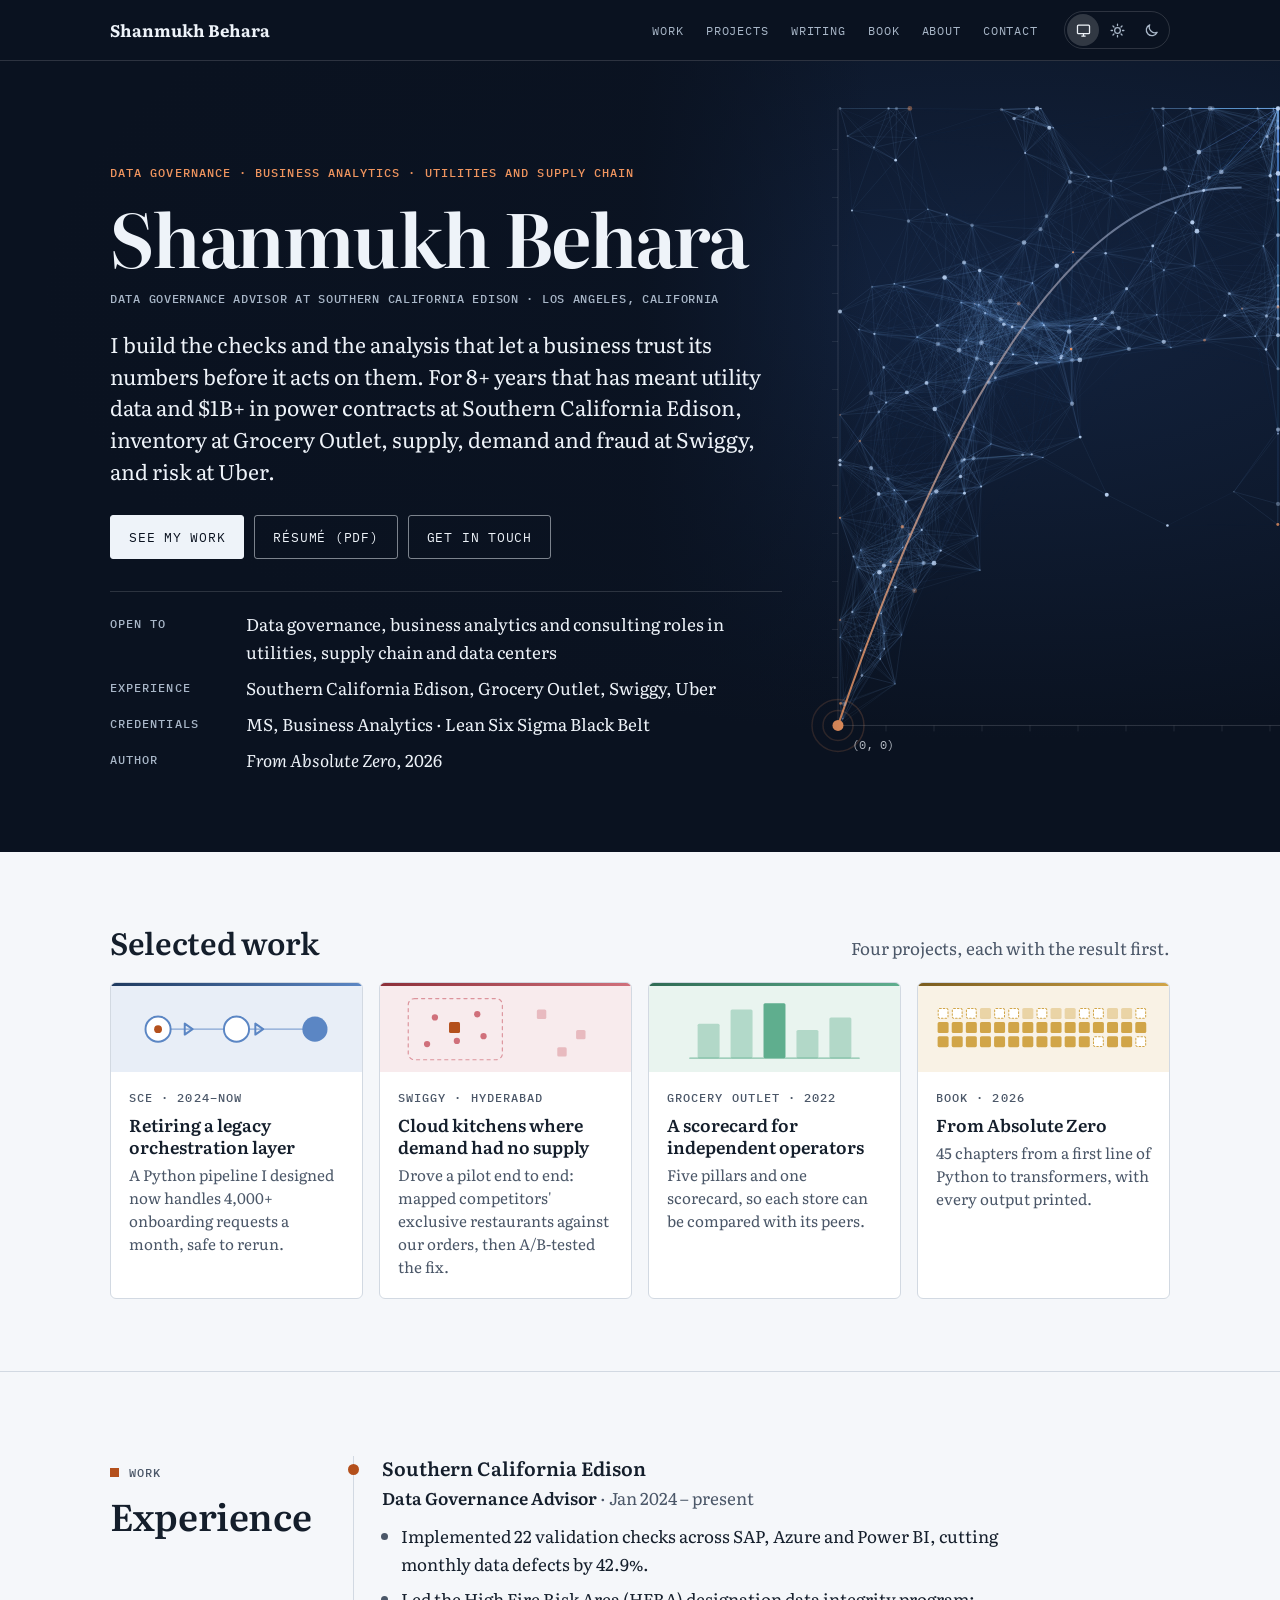
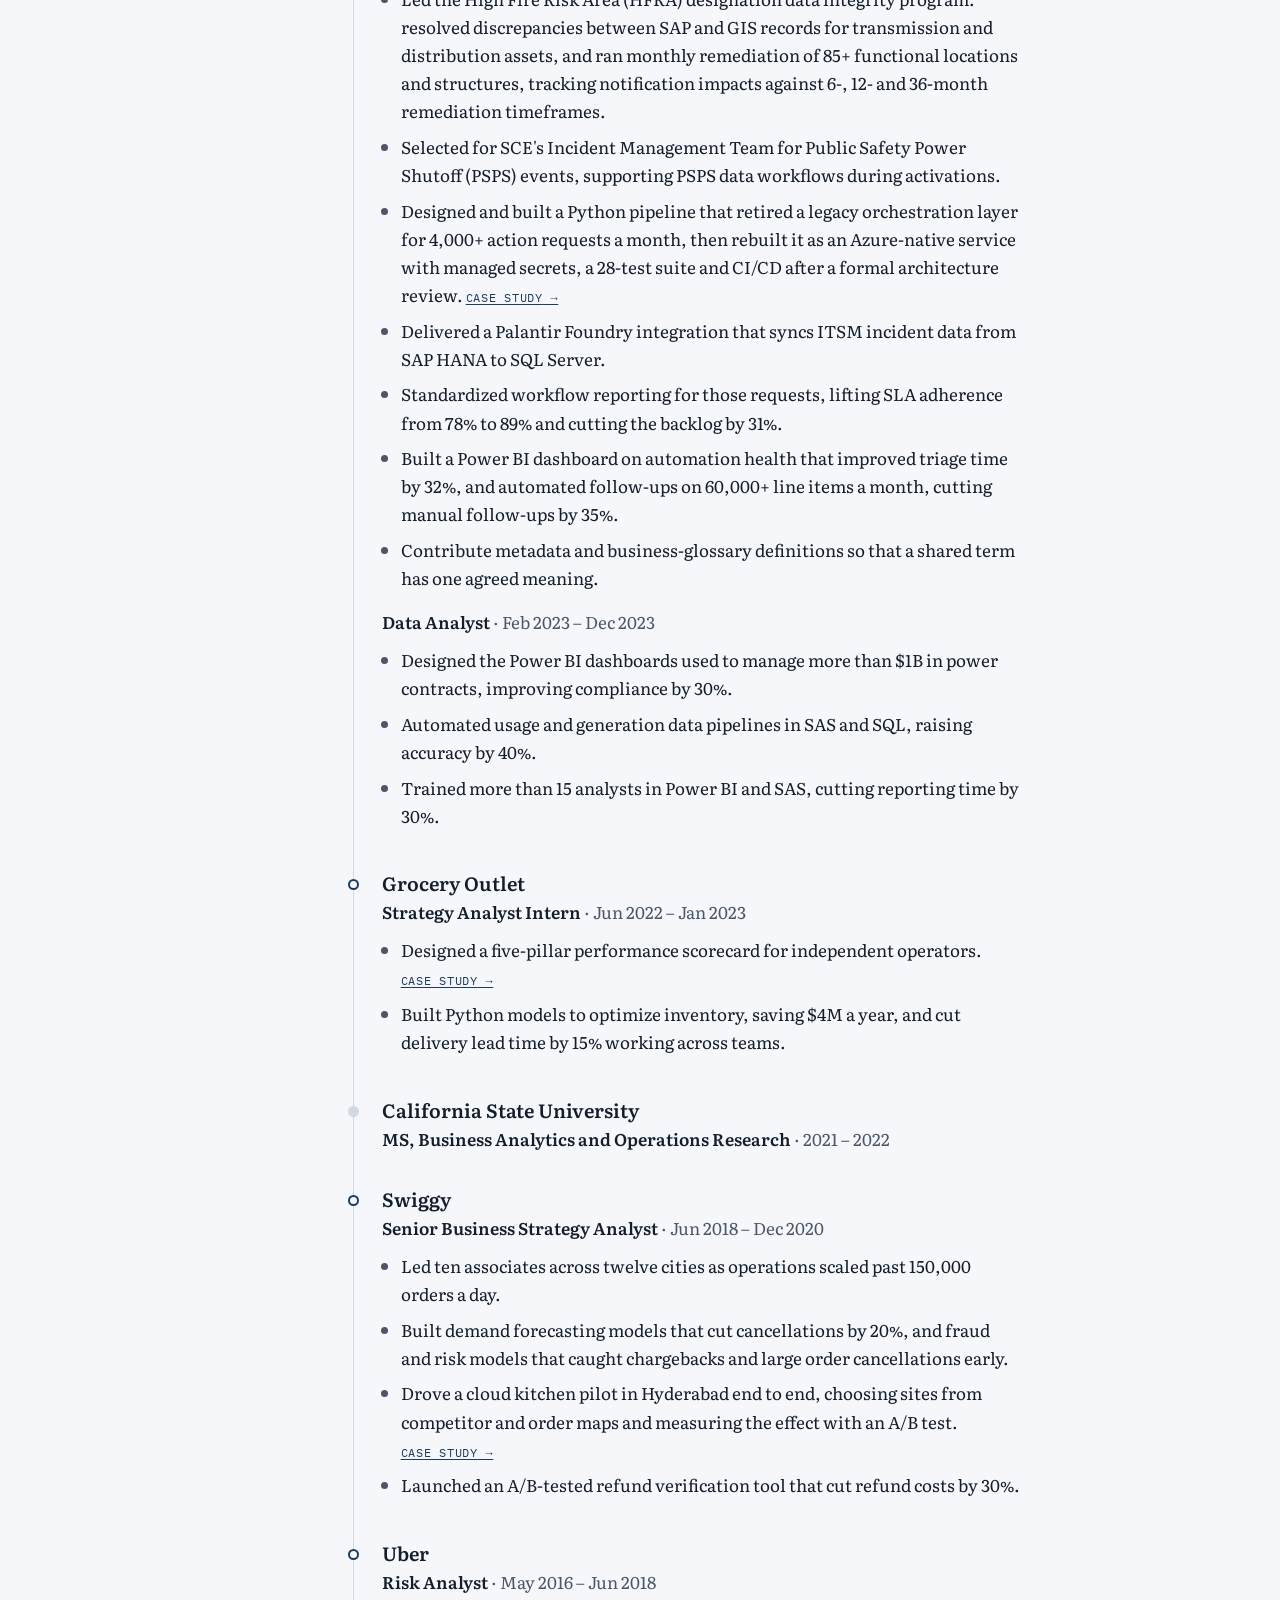
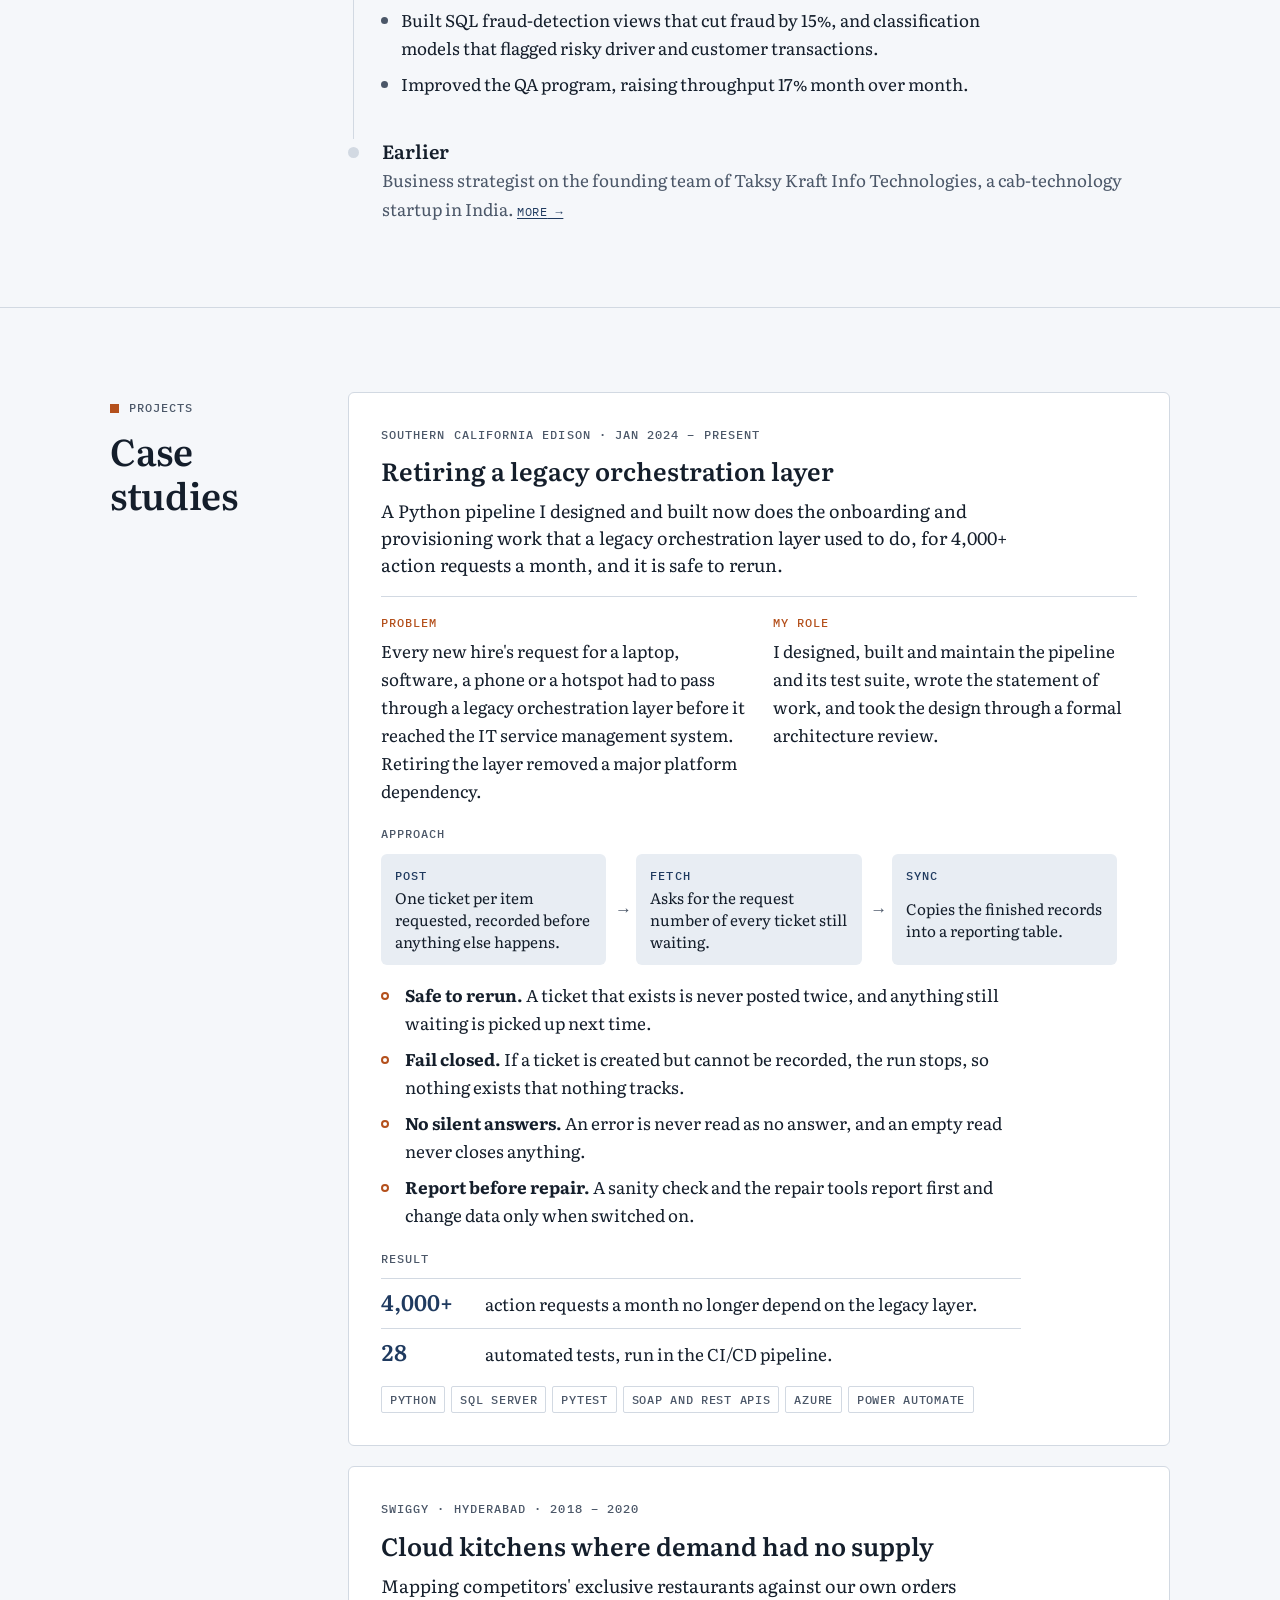
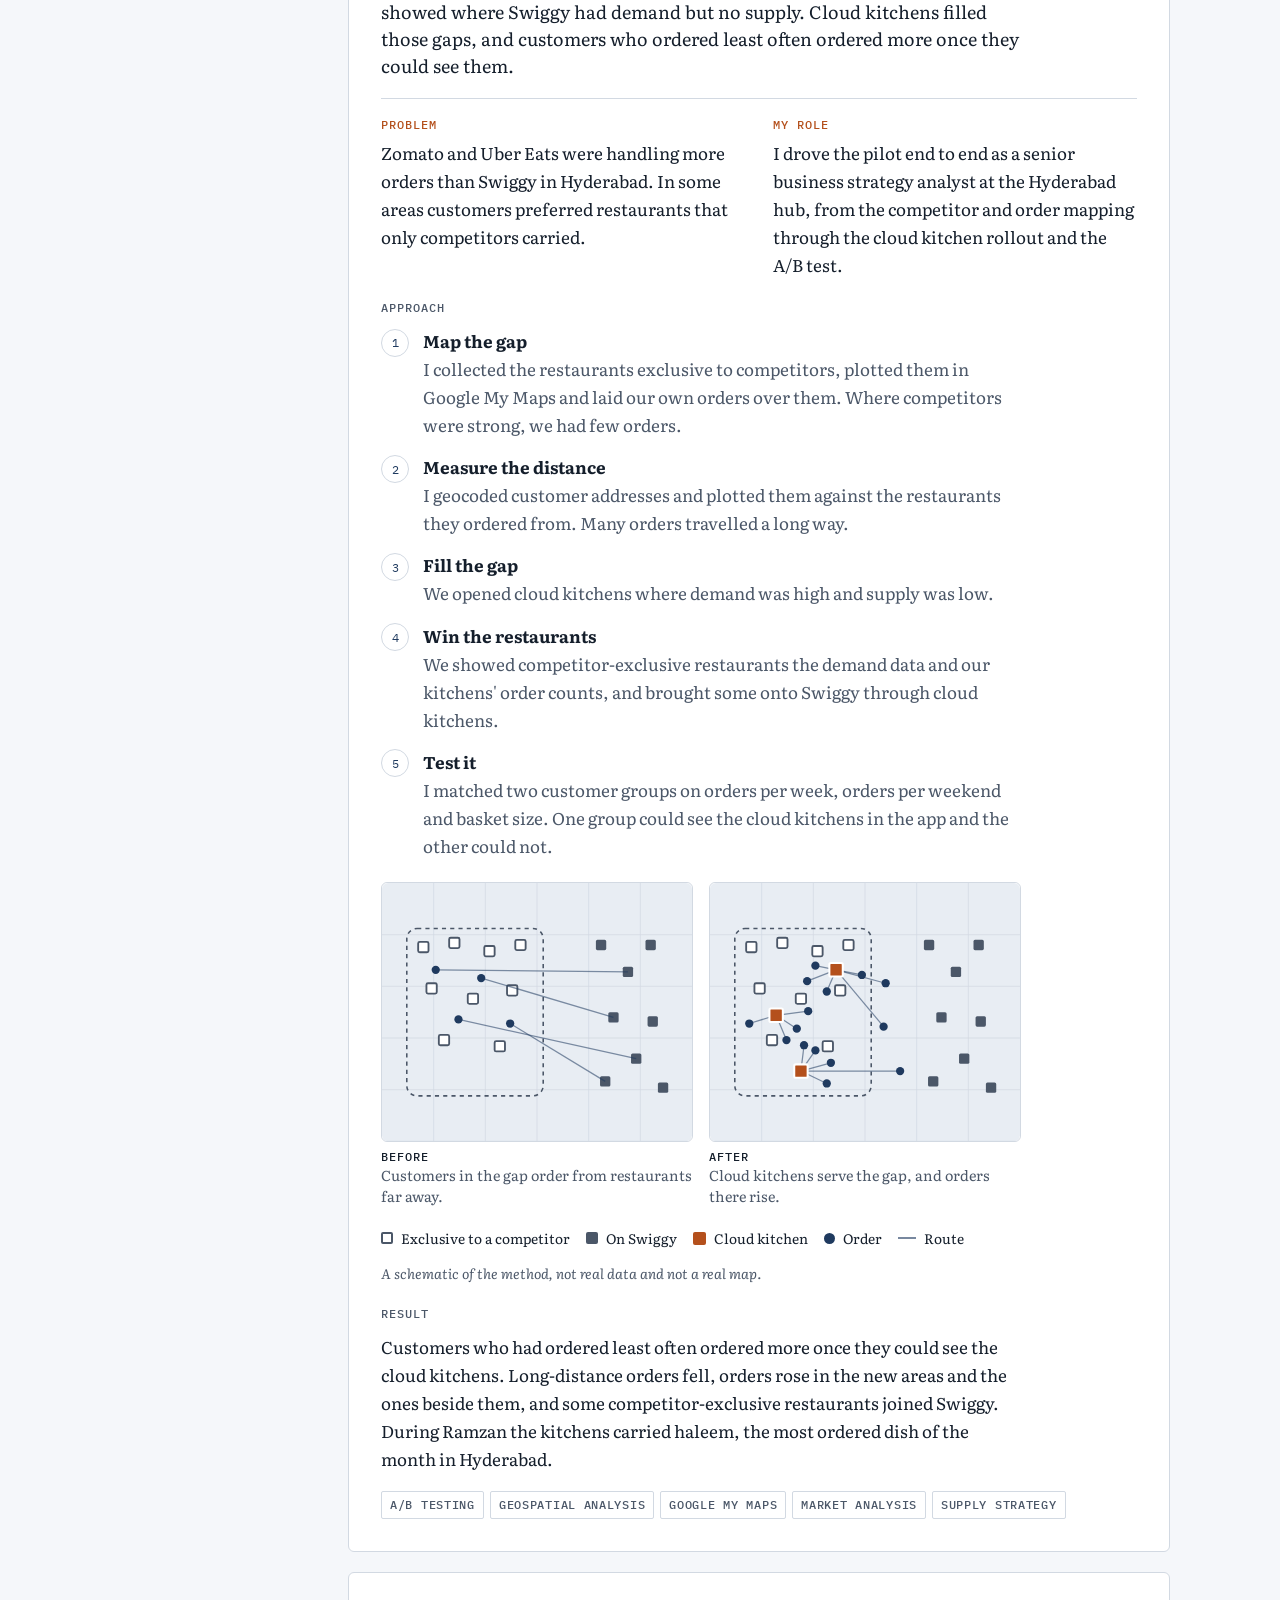
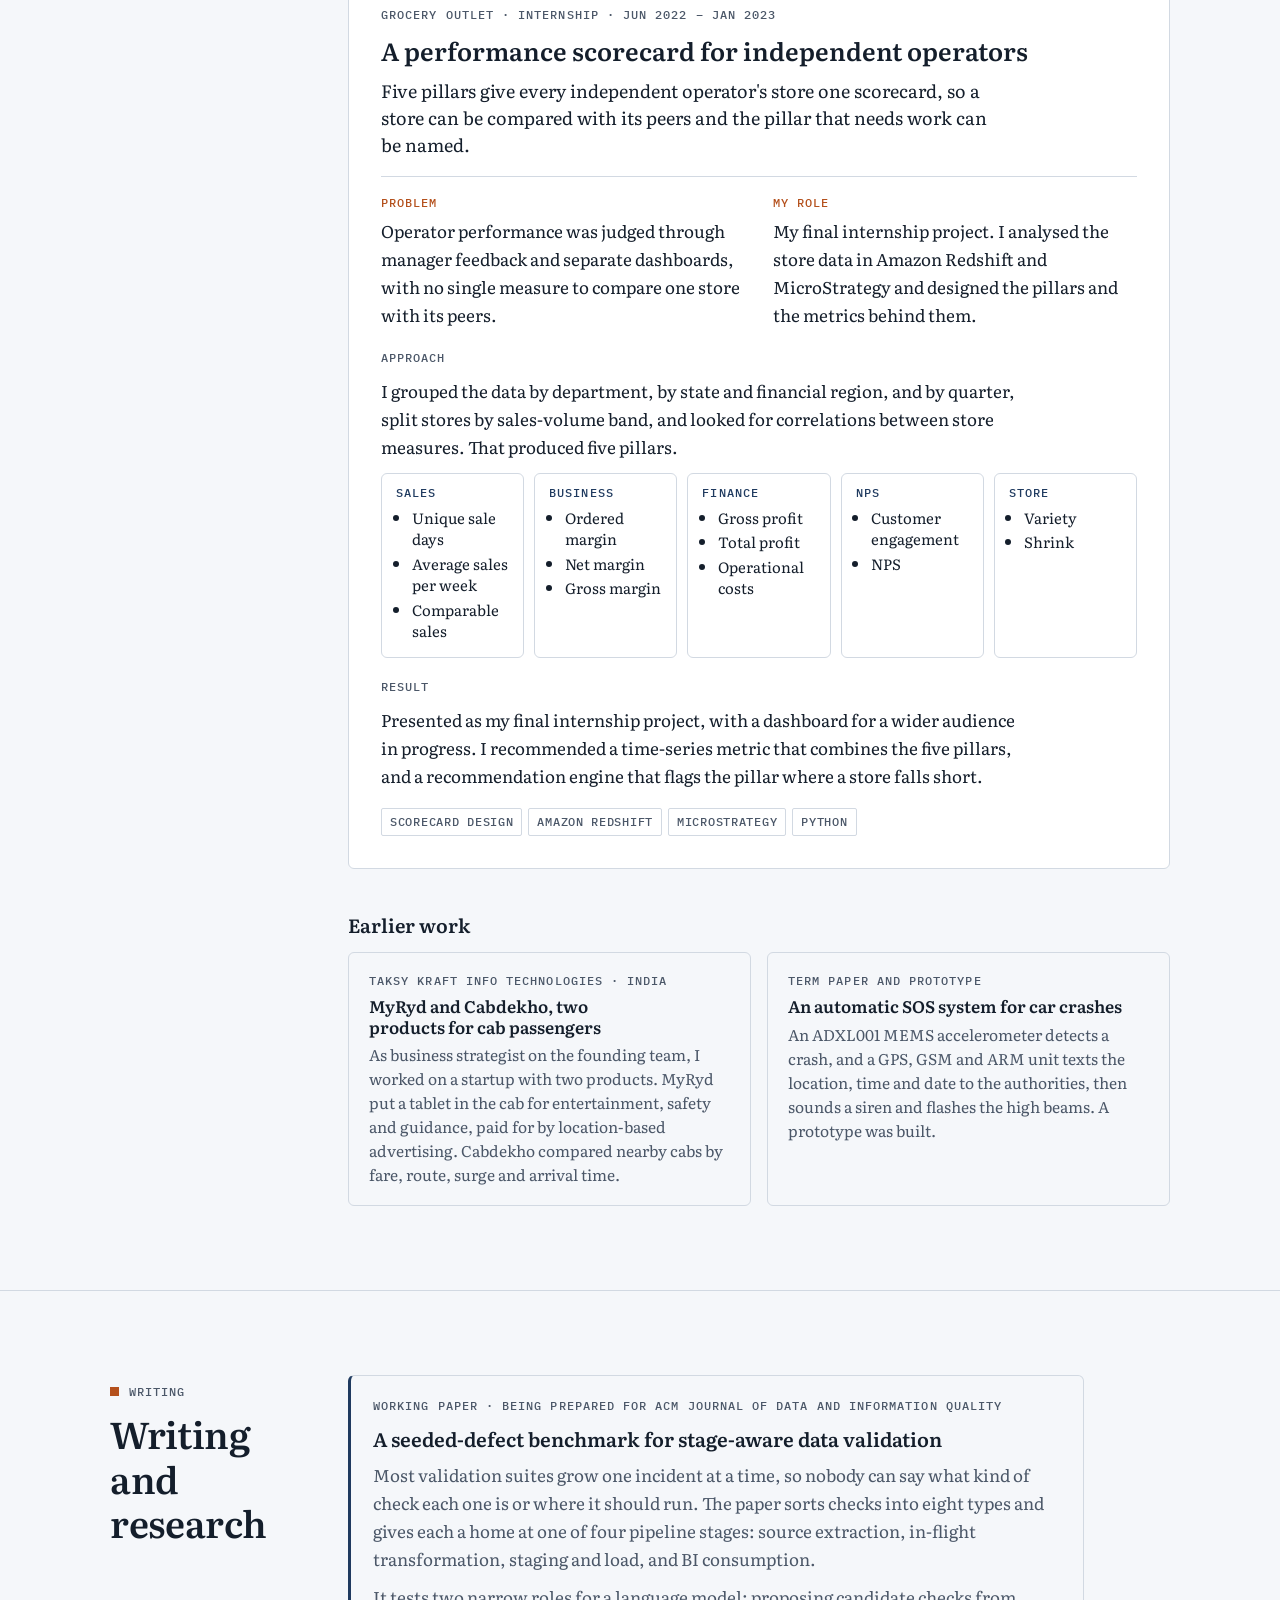
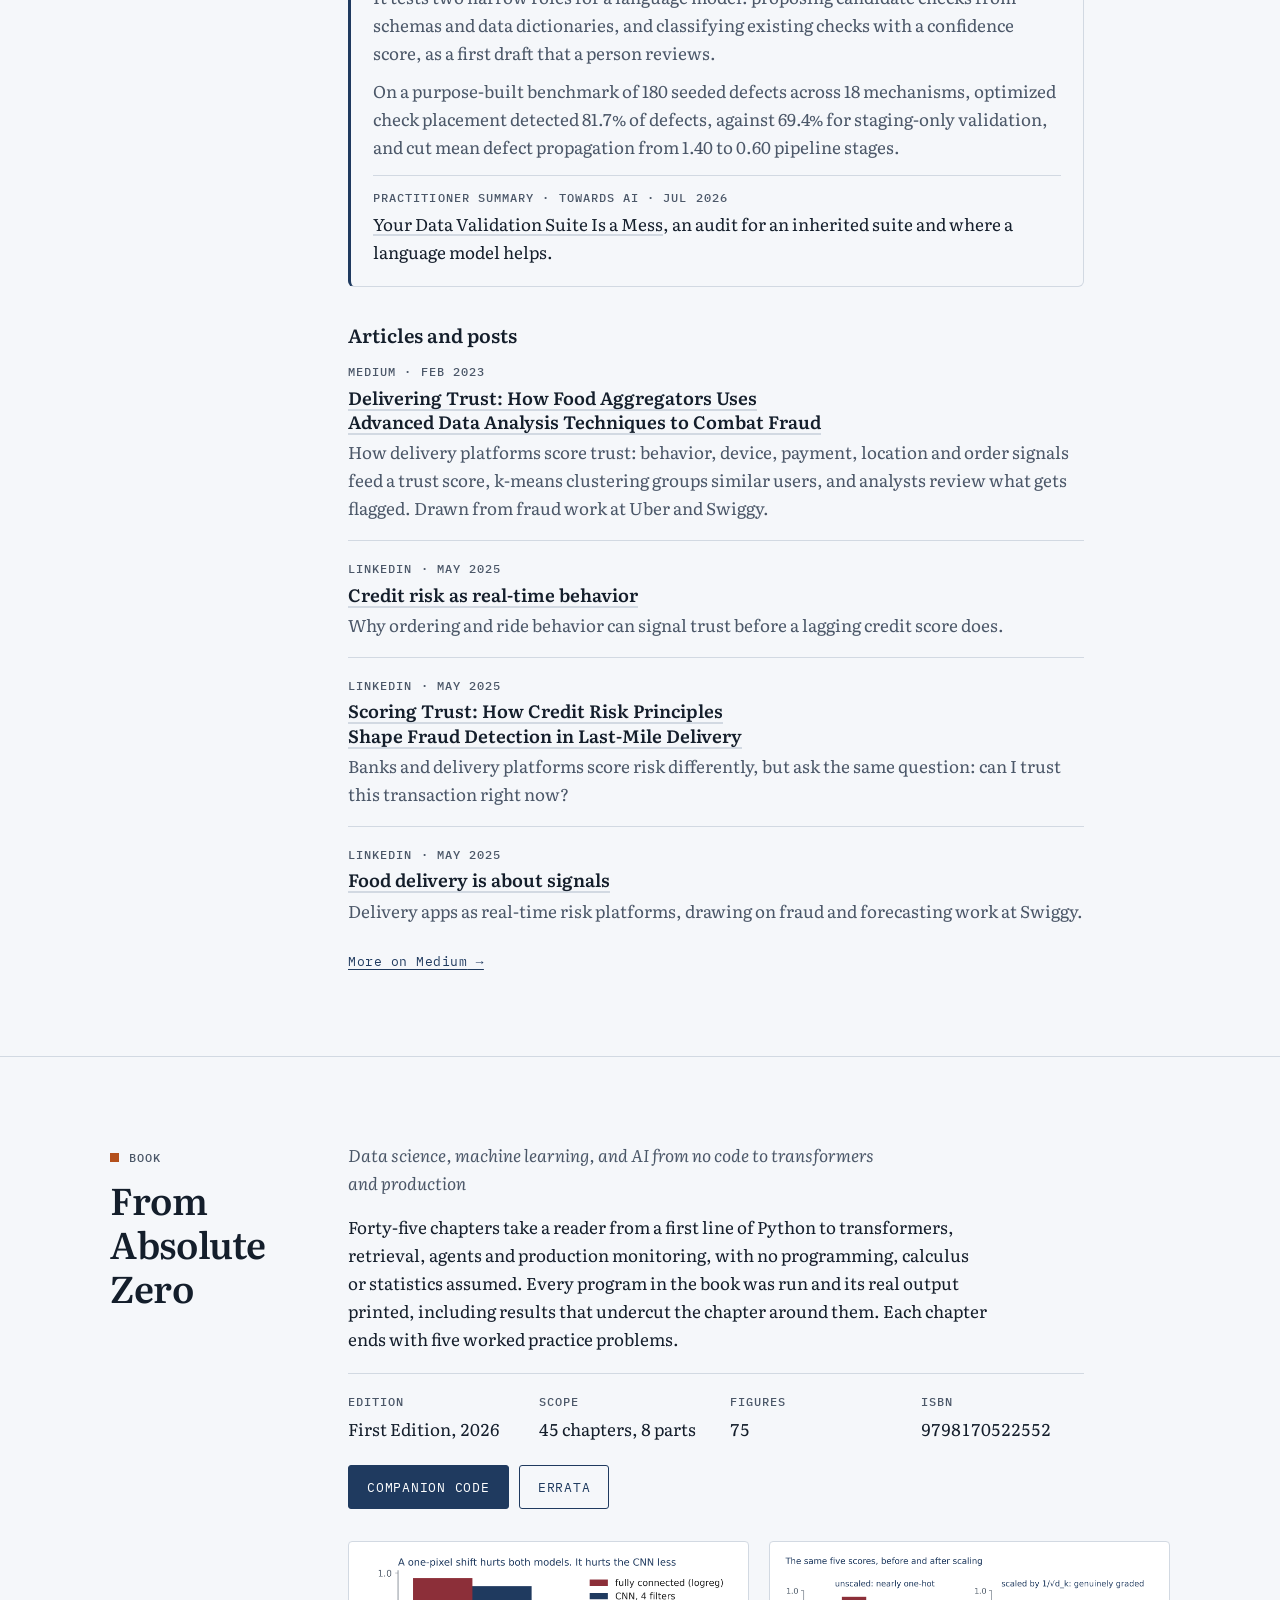
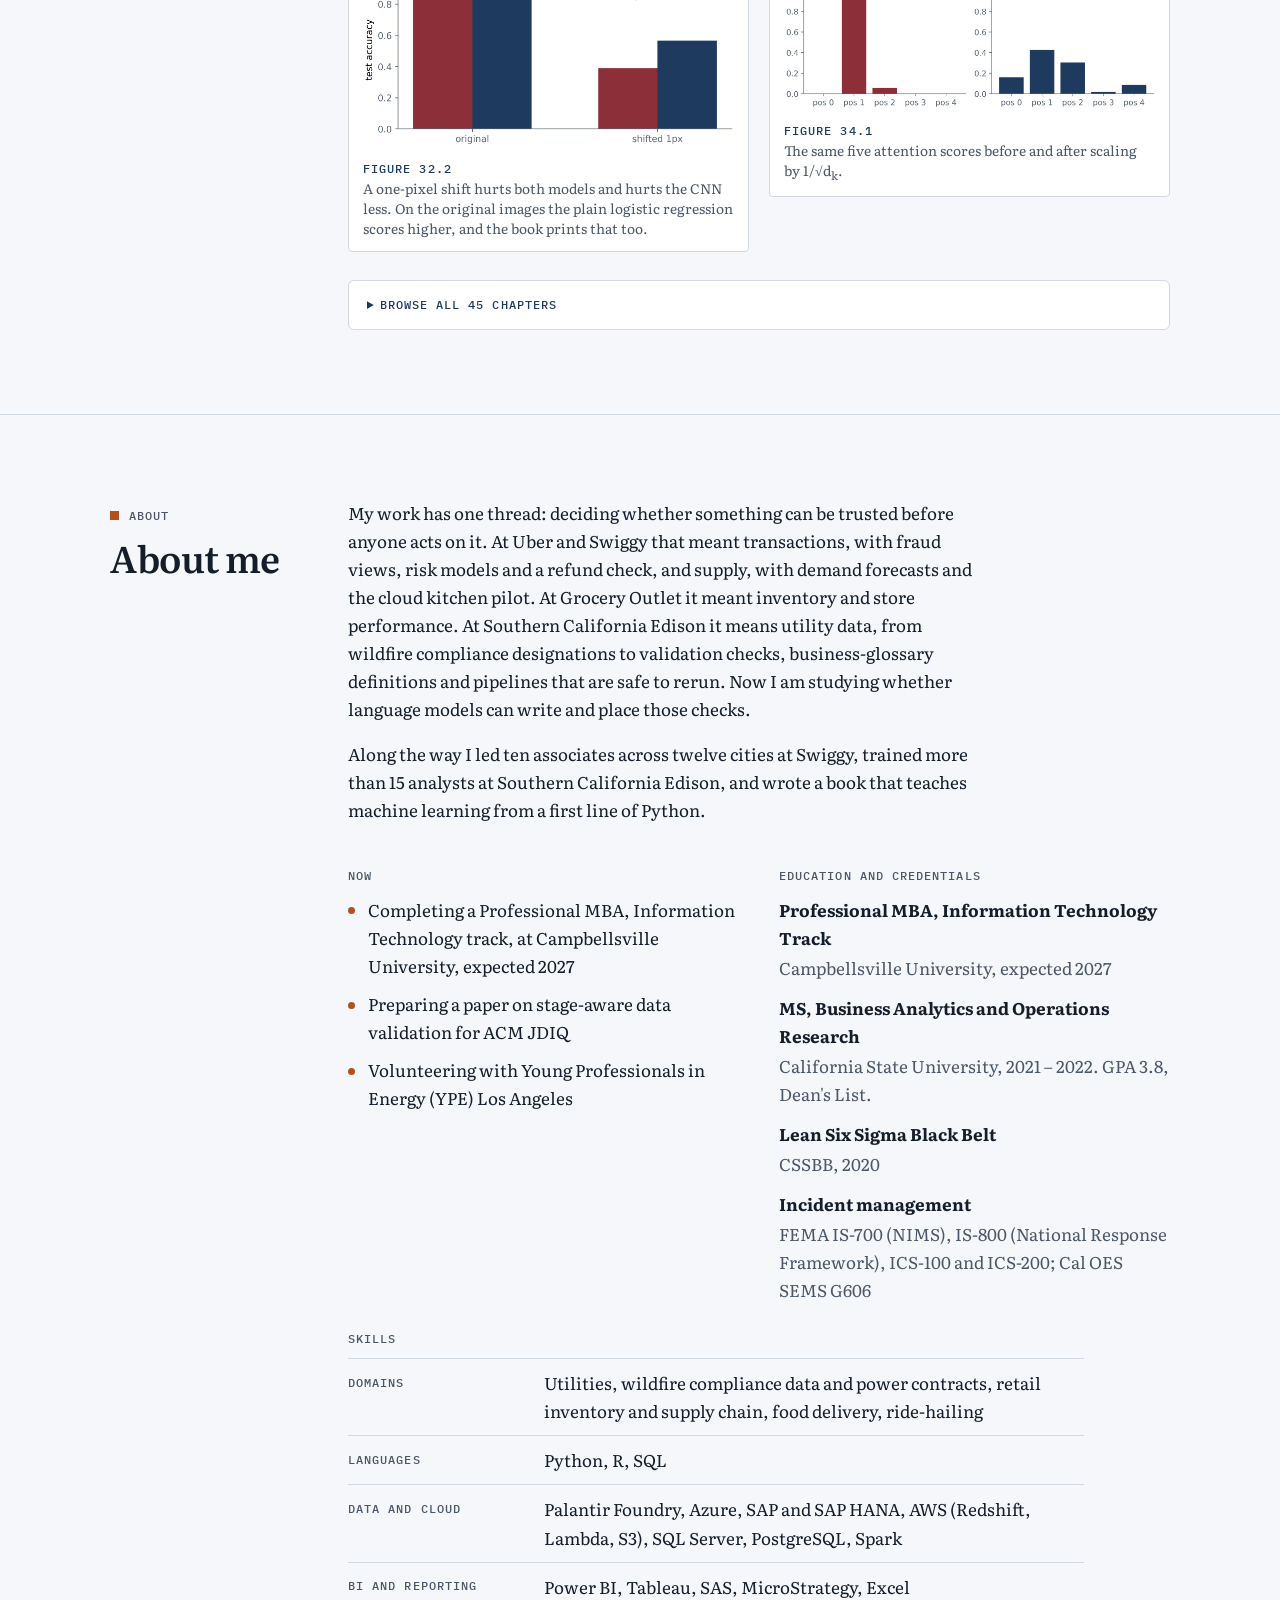
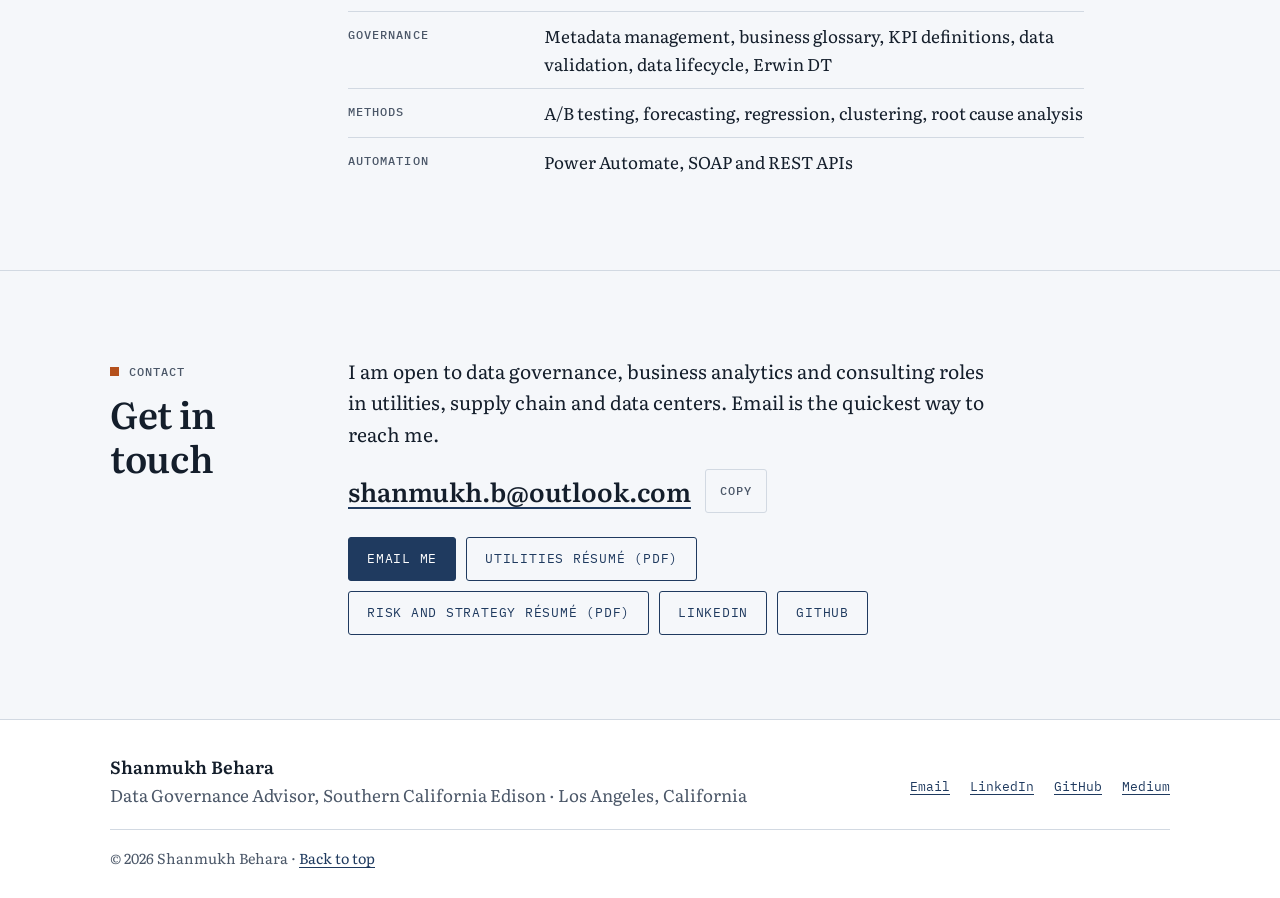
==== index.html @ fe23853e "Add utility and risk-strategy résumés, and HFRA and PSPS work on the site - Two one-page résumés in " ====
<!DOCTYPE html>
<html lang="en">
<head>
<meta charset="utf-8">
<meta name="viewport" content="width=device-width, initial-scale=1, viewport-fit=cover">
<title>Shanmukh Behara | Data governance and business analytics</title>
<meta name="description" content="Shanmukh Behara works in data governance and business analytics: utility data at Southern California Edison, inventory at Grocery Outlet, supply, demand and fraud at Swiggy, and risk at Uber.">
<meta name="theme-color" content="#0A1220">
<link rel="canonical" href="https://fromabsolutezero.github.io/My-Portfolio/">
<meta property="og:type" content="profile">
<meta property="og:url" content="https://fromabsolutezero.github.io/My-Portfolio/">
<meta property="og:title" content="Shanmukh Behara">
<meta property="og:description" content="Data governance and business analytics across utilities, supply chain and food delivery, and the book From Absolute Zero.">
<meta property="og:image" content="https://fromabsolutezero.github.io/My-Portfolio/assets/og-card.png">
<meta property="og:image:width" content="1200">
<meta property="og:image:height" content="630">
<meta property="og:image:alt" content="Shanmukh Behara, data governance and business analytics">
<meta name="twitter:card" content="summary_large_image">
<link rel="icon" href="assets/favicon.svg" type="image/svg+xml">
<link rel="apple-touch-icon" href="assets/apple-touch-icon.png">
<link rel="preload" href="assets/fonts/literata-roman-latin.woff2" as="font" type="font/woff2" crossorigin>
<script>
  try { var t = localStorage.getItem("theme"); if (t === "dark" || t === "light") document.documentElement.setAttribute("data-theme", t); } catch (e) {}
</script>
<link rel="stylesheet" href="assets/style.css">
<script type="application/ld+json">
{
  "@context": "https://schema.org",
  "@graph": [
    {
      "@type": "Person",
      "@id": "https://fromabsolutezero.github.io/My-Portfolio/#person",
      "name": "Shanmukh Behara",
      "jobTitle": "Data Governance Advisor",
      "email": "mailto:shanmukh.b@outlook.com",
      "worksFor": { "@type": "Organization", "name": "Southern California Edison" },
      "address": { "@type": "PostalAddress", "addressLocality": "Los Angeles", "addressRegion": "CA", "addressCountry": "US" },
      "alumniOf": { "@type": "CollegeOrUniversity", "name": "California State University" },
      "knowsAbout": ["Data governance", "Data quality", "Data validation", "Metadata management", "Business analytics", "Supply chain analytics", "Utilities", "Wildfire compliance data", "Fraud and risk analytics", "Forecasting", "A/B testing", "Python", "SQL", "Power BI"],
      "sameAs": ["https://www.linkedin.com/in/shanmukhbehara/", "https://github.com/FromAbsoluteZero", "https://medium.com/@sbehara2"]
    },
    {
      "@type": "Book",
      "name": "From Absolute Zero",
      "alternativeHeadline": "Data science, machine learning, and AI from no code to transformers and production",
      "author": { "@id": "https://fromabsolutezero.github.io/My-Portfolio/#person" },
      "bookEdition": "First Edition",
      "datePublished": "2026",
      "isbn": "9798170522552"
    }
  ]
}
</script>
</head>
<body id="top">
<a class="skip" href="#main">Skip to content</a>

<header class="site-header">
  <div class="wrap bar">
    <a class="brand" href="#top">Shanmukh Behara</a>
    <nav class="nav" aria-label="Sections">
      <ul>
        <li><a href="#work">Work</a></li>
        <li><a href="#projects">Projects</a></li>
        <li><a href="#writing">Writing</a></li>
        <li><a href="#book">Book</a></li>
        <li><a href="#about">About</a></li>
        <li><a href="#contact">Contact</a></li>
      </ul>
    </nav>
    <div class="scheme" role="group" aria-label="Colour theme">
      <button type="button" data-scheme="auto" aria-pressed="true" aria-label="Match my device" title="Match my device"><svg viewBox="0 0 24 24" aria-hidden="true" fill="none" stroke="currentColor" stroke-width="1.8"><rect x="3.5" y="4.5" width="17" height="12" rx="1.5"/><path d="M9 20h6M12 16.5V20"/></svg></button>
      <button type="button" data-scheme="light" aria-pressed="false" aria-label="Light theme" title="Light"><svg viewBox="0 0 24 24" aria-hidden="true" fill="none" stroke="currentColor" stroke-width="1.8" stroke-linecap="round"><circle cx="12" cy="12" r="4"/><path d="M12 3v2M12 19v2M3 12h2M19 12h2M5.6 5.6l1.4 1.4M17 17l1.4 1.4M18.4 5.6L17 7M7 17l-1.4 1.4"/></svg></button>
      <button type="button" data-scheme="dark" aria-pressed="false" aria-label="Dark theme" title="Dark"><svg viewBox="0 0 24 24" aria-hidden="true" fill="none" stroke="currentColor" stroke-width="1.8" stroke-linejoin="round"><path d="M20 14.5A8 8 0 0 1 9.5 4a8 8 0 1 0 10.5 10.5Z"/></svg></button>
    </div>
  </div>
</header>

<main id="main" tabindex="-1">
<section class="showcase" aria-labelledby="name">
  <canvas class="sky" id="sky" aria-hidden="true"></canvas>
  <div class="wrap showcase-inner">
    <div class="hero-text" id="hero-text">
      <p class="eyebrow">Data governance · Business analytics · Utilities and supply chain</p>
      <h1 id="name">Shanmukh Behara</h1>
      <p class="role-line">Data Governance Advisor at Southern California Edison <span aria-hidden="true">·</span> Los Angeles, California</p>
      <p class="lede">I build the checks and the analysis that let a business trust its numbers before it acts on them. For 8+ years that has meant utility data and $1B+ in power contracts at Southern California Edison, inventory at Grocery Outlet, supply, demand and fraud at Swiggy, and risk at Uber.</p>
      <p class="actions">
        <a class="btn primary" href="#projects">See my work</a>
        <a class="btn" href="assets/Shanmukh-Behara-Resume-Utilities.pdf" type="application/pdf">Résumé (PDF)</a>
        <a class="btn" href="#contact">Get in touch</a>
      </p>
      <dl class="now">
        <div><dt>Open to</dt><dd>Data governance, business analytics and consulting roles in utilities, supply chain and data centers</dd></div>
        <div><dt>Experience</dt><dd>Southern California Edison, Grocery Outlet, Swiggy, Uber</dd></div>
        <div><dt>Credentials</dt><dd>MS, Business Analytics <span aria-hidden="true">·</span> Lean Six Sigma Black Belt</dd></div>
        <div><dt>Author</dt><dd><em>From Absolute Zero</em>, 2026</dd></div>
      </dl>
    </div>
  </div>
</section>

<section class="featured" aria-labelledby="featured-h">
  <div class="wrap">
    <div class="featured-head">
      <h2 id="featured-h">Selected work</h2>
      <p>Four projects, each with the result first.</p>
    </div>
    <ul class="work-cards">
      <li class="card" style="--c1:#1F3A5F;--c2:#5B86C4">
        <svg class="art" viewBox="0 0 320 110" aria-hidden="true" focusable="false"><path class="s thin" d="M70 55H250"/><path class="s" d="M104 55l-10-7v14zM194 55l-10-7v14z"/><circle class="s hollow" cx="60" cy="55" r="16"/><circle class="s hollow" cx="160" cy="55" r="16"/><circle class="f" cx="260" cy="55" r="16"/><circle class="o" cx="60" cy="55" r="5"/></svg>
        <div class="card-body"><p class="kicker">SCE · 2024–now</p><h3><a href="#sce-case">Retiring a legacy orchestration layer</a></h3><p>A Python pipeline I designed now handles 4,000+ onboarding requests a month, safe to rerun.</p></div>
      </li>
      <li class="card" style="--c1:#8C2F39;--c2:#D0707B">
        <svg class="art" viewBox="0 0 320 110" aria-hidden="true" focusable="false"><rect class="s thin" x="36" y="16" width="120" height="78" rx="8" stroke-dasharray="4 5"/><circle class="f" cx="70" cy="40" r="4"/><circle class="f" cx="98" cy="70" r="4"/><circle class="f" cx="124" cy="36" r="4"/><circle class="f" cx="60" cy="74" r="4"/><circle class="f" cx="132" cy="64" r="4"/><rect class="o" x="88" y="46" width="14" height="14" rx="2"/><rect class="f2" x="200" y="30" width="12" height="12" rx="2"/><rect class="f2" x="250" y="56" width="12" height="12" rx="2"/><rect class="f2" x="226" y="78" width="12" height="12" rx="2"/></svg>
        <div class="card-body"><p class="kicker">Swiggy · Hyderabad</p><h3><a href="#cloud-kitchens">Cloud kitchens where demand had no supply</a></h3><p>Drove a pilot end to end: mapped competitors' exclusive restaurants against our orders, then A/B-tested the fix.</p></div>
      </li>
      <li class="card" style="--c1:#2F6B54;--c2:#5FAE8E">
        <svg class="art" viewBox="0 0 320 110" aria-hidden="true" focusable="false"><path class="s thin" d="M52 92H268"/><rect class="f2" x="62" y="48" width="28" height="44" rx="2"/><rect class="f2" x="104" y="30" width="28" height="62" rx="2"/><rect class="f" x="146" y="22" width="28" height="70" rx="2"/><rect class="f2" x="188" y="56" width="28" height="36" rx="2"/><rect class="f2" x="230" y="40" width="28" height="52" rx="2"/></svg>
        <div class="card-body"><p class="kicker">Grocery Outlet · 2022</p><h3><a href="#io-scorecard">A scorecard for independent operators</a></h3><p>Five pillars and one scorecard, so each store can be compared with its peers.</p></div>
      </li>
      <li class="card" style="--c1:#7A5C1E;--c2:#D1A548">
        <svg class="art" viewBox="0 0 320 110" aria-hidden="true" focusable="false"><rect class="s hollow dash-s" x="25.75" y="28.75" width="12.5" height="12.5" rx="2"/><rect class="s hollow dash-s" x="43.75" y="28.75" width="12.5" height="12.5" rx="2"/><rect class="s hollow dash-s" x="61.75" y="28.75" width="12.5" height="12.5" rx="2"/><rect class="f2" x="79" y="28" width="14" height="14" rx="2"/><rect class="s hollow dash-s" x="97.75" y="28.75" width="12.5" height="12.5" rx="2"/><rect class="s hollow dash-s" x="115.75" y="28.75" width="12.5" height="12.5" rx="2"/><rect class="f2" x="133" y="28" width="14" height="14" rx="2"/><rect class="s hollow dash-s" x="151.75" y="28.75" width="12.5" height="12.5" rx="2"/><rect class="f2" x="169" y="28" width="14" height="14" rx="2"/><rect class="f2" x="187" y="28" width="14" height="14" rx="2"/><rect class="s hollow dash-s" x="205.75" y="28.75" width="12.5" height="12.5" rx="2"/><rect class="s hollow dash-s" x="223.75" y="28.75" width="12.5" height="12.5" rx="2"/><rect class="f2" x="241" y="28" width="14" height="14" rx="2"/><rect class="f2" x="259" y="28" width="14" height="14" rx="2"/><rect class="s hollow dash-s" x="277.75" y="28.75" width="12.5" height="12.5" rx="2"/><rect class="f" x="25" y="46" width="14" height="14" rx="2"/><rect class="f" x="43" y="46" width="14" height="14" rx="2"/><rect class="f" x="61" y="46" width="14" height="14" rx="2"/><rect class="f" x="79" y="46" width="14" height="14" rx="2"/><rect class="f" x="97" y="46" width="14" height="14" rx="2"/><rect class="f" x="115" y="46" width="14" height="14" rx="2"/><rect class="f" x="133" y="46" width="14" height="14" rx="2"/><rect class="f" x="151" y="46" width="14" height="14" rx="2"/><rect class="f" x="169" y="46" width="14" height="14" rx="2"/><rect class="f" x="187" y="46" width="14" height="14" rx="2"/><rect class="f" x="205" y="46" width="14" height="14" rx="2"/><rect class="f" x="223" y="46" width="14" height="14" rx="2"/><rect class="f" x="241" y="46" width="14" height="14" rx="2"/><rect class="f" x="259" y="46" width="14" height="14" rx="2"/><rect class="f" x="277" y="46" width="14" height="14" rx="2"/><rect class="f" x="25" y="64" width="14" height="14" rx="2"/><rect class="f" x="43" y="64" width="14" height="14" rx="2"/><rect class="f" x="61" y="64" width="14" height="14" rx="2"/><rect class="f" x="79" y="64" width="14" height="14" rx="2"/><rect class="f" x="97" y="64" width="14" height="14" rx="2"/><rect class="f" x="115" y="64" width="14" height="14" rx="2"/><rect class="f" x="133" y="64" width="14" height="14" rx="2"/><rect class="f" x="151" y="64" width="14" height="14" rx="2"/><rect class="f" x="169" y="64" width="14" height="14" rx="2"/><rect class="f" x="187" y="64" width="14" height="14" rx="2"/><rect class="f" x="205" y="64" width="14" height="14" rx="2"/><rect class="s hollow dash-s" x="223.75" y="64.75" width="12.5" height="12.5" rx="2"/><rect class="f" x="241" y="64" width="14" height="14" rx="2"/><rect class="f" x="259" y="64" width="14" height="14" rx="2"/><rect class="s hollow dash-s" x="277.75" y="64.75" width="12.5" height="12.5" rx="2"/></svg>
        <div class="card-body"><p class="kicker">Book · 2026</p><h3><a href="#book">From Absolute Zero</a></h3><p>45 chapters from a first line of Python to transformers, with every output printed.</p></div>
      </li>
    </ul>
  </div>
</section>

<section class="section" id="work" aria-labelledby="work-h">
  <div class="wrap">
    <div class="section-head"><p class="label">Work</p><h2 id="work-h">Experience</h2></div>
    <div class="body">
      <ol class="timeline">
        <li class="current">
          <h3>Southern California Edison</h3>
          <p class="role"><strong>Data Governance Advisor</strong> · Jan&nbsp;2024 – present</p>
          <ul>
            <li>Implemented 22 validation checks across SAP, Azure and Power BI, cutting monthly data defects by 42.9%.</li>
            <li>Led the High Fire Risk Area (HFRA) designation data integrity program: resolved discrepancies between SAP and GIS records for transmission and distribution assets, and ran monthly remediation of 85+ functional locations and structures, tracking notification impacts against 6-, 12- and 36-month remediation timeframes.</li>
            <li>Selected for SCE's Incident Management Team for Public Safety Power Shutoff (PSPS) events, supporting PSPS data workflows during activations.</li>
            <li>Designed and built a Python pipeline that retired a legacy orchestration layer for 4,000+ action requests a month, then rebuilt it as an Azure-native service with managed secrets, a 28-test suite and CI/CD after a formal architecture review. <a class="more" href="#sce-case">Case study</a></li>
            <li>Delivered a Palantir Foundry integration that syncs ITSM incident data from SAP HANA to SQL Server.</li>
            <li>Standardized workflow reporting for those requests, lifting SLA adherence from 78% to 89% and cutting the backlog by 31%.</li>
            <li>Built a Power BI dashboard on automation health that improved triage time by 32%, and automated follow-ups on 60,000+ line items a month, cutting manual follow-ups by 35%.</li>
            <li>Contribute metadata and business-glossary definitions so that a shared term has one agreed meaning.</li>
          </ul>
          <p class="role"><strong>Data Analyst</strong> · Feb&nbsp;2023 – Dec&nbsp;2023</p>
          <ul>
            <li>Designed the Power BI dashboards used to manage more than $1B in power contracts, improving compliance by 30%.</li>
            <li>Automated usage and generation data pipelines in SAS and SQL, raising accuracy by 40%.</li>
            <li>Trained more than 15 analysts in Power BI and SAS, cutting reporting time by 30%.</li>
          </ul>
        </li>
        <li>
          <h3>Grocery Outlet</h3>
          <p class="role"><strong>Strategy Analyst Intern</strong> · Jun&nbsp;2022 – Jan&nbsp;2023</p>
          <ul>
            <li>Designed a five-pillar performance scorecard for independent operators. <a class="more" href="#io-scorecard">Case study</a></li>
            <li>Built Python models to optimize inventory, saving $4M a year, and cut delivery lead time by 15% working across teams.</li>
          </ul>
        </li>
        <li class="edu-item">
          <h3>California State University</h3>
          <p class="role"><strong>MS, Business Analytics and Operations Research</strong> · 2021 – 2022</p>
        </li>
        <li>
          <h3>Swiggy</h3>
          <p class="role"><strong>Senior Business Strategy Analyst</strong> · Jun&nbsp;2018 – Dec&nbsp;2020</p>
          <ul>
            <li>Led ten associates across twelve cities as operations scaled past 150,000 orders a day.</li>
            <li>Built demand forecasting models that cut cancellations by 20%, and fraud and risk models that caught chargebacks and large order cancellations early.</li>
            <li>Drove a cloud kitchen pilot in Hyderabad end to end, choosing sites from competitor and order maps and measuring the effect with an A/B test. <a class="more" href="#cloud-kitchens">Case study</a></li>
            <li>Launched an A/B-tested refund verification tool that cut refund costs by 30%.</li>
          </ul>
        </li>
        <li>
          <h3>Uber</h3>
          <p class="role"><strong>Risk Analyst</strong> · May&nbsp;2016 – Jun&nbsp;2018</p>
          <ul>
            <li>Built SQL fraud-detection views that cut fraud by 15%, and classification models that flagged risky driver and customer transactions.</li>
            <li>Improved the QA program, raising throughput 17% month over month.</li>
          </ul>
        </li>
        <li class="earlier-item">
          <h3>Earlier</h3>
          <p class="role">Business strategist on the founding team of Taksy Kraft Info Technologies, a cab-technology startup in India. <a class="more" href="#earlier">More</a></p>
        </li>
      </ol>
    </div>
  </div>
</section>

<section class="section" id="projects" aria-labelledby="projects-h">
  <div class="wrap">
    <div class="section-head"><p class="label">Projects</p><h2 id="projects-h">Case studies</h2></div>
    <div class="body">
      <article class="case" id="sce-case">
        <p class="meta">Southern California Edison · Jan&nbsp;2024 – present</p>
        <h3>Retiring a legacy orchestration layer</h3>
        <p class="finding">A Python pipeline I designed and built now does the onboarding and provisioning work that a legacy orchestration layer used to do, for 4,000+ action requests a month, and it is safe to rerun.</p>
        <dl class="case-facts">
          <div><dt>Problem</dt><dd>Every new hire's request for a laptop, software, a phone or a hotspot had to pass through a legacy orchestration layer before it reached the IT service management system. Retiring the layer removed a major platform dependency.</dd></div>
          <div><dt>My role</dt><dd>I designed, built and maintain the pipeline and its test suite, wrote the statement of work, and took the design through a formal architecture review.</dd></div>
        </dl>
        <h4 class="kicker">Approach</h4>
        <ol class="flow">
          <li><strong>Post</strong><span>One ticket per item requested, recorded before anything else happens.</span></li>
          <li><strong>Fetch</strong><span>Asks for the request number of every ticket still waiting.</span></li>
          <li><strong>Sync</strong><span>Copies the finished records into a reporting table.</span></li>
        </ol>
        <ul class="principles">
          <li><strong>Safe to rerun.</strong> A ticket that exists is never posted twice, and anything still waiting is picked up next time.</li>
          <li><strong>Fail closed.</strong> If a ticket is created but cannot be recorded, the run stops, so nothing exists that nothing tracks.</li>
          <li><strong>No silent answers.</strong> An error is never read as no answer, and an empty read never closes anything.</li>
          <li><strong>Report before repair.</strong> A sanity check and the repair tools report first and change data only when switched on.</li>
        </ul>
        <h4 class="kicker">Result</h4>
        <ul class="results">
          <li><strong>4,000+</strong><span>action requests a month no longer depend on the legacy layer.</span></li>
          <li><strong>28</strong><span>automated tests, run in the CI/CD pipeline.</span></li>
        </ul>
        <ul class="tags"><li class="tag">Python</li><li class="tag">SQL Server</li><li class="tag">pytest</li><li class="tag">SOAP and REST APIs</li><li class="tag">Azure</li><li class="tag">Power Automate</li></ul>
      </article>

      <article class="case" id="cloud-kitchens">
        <p class="meta">Swiggy · Hyderabad · 2018 – 2020</p>
        <h3>Cloud kitchens where demand had no supply</h3>
        <p class="finding">Mapping competitors' exclusive restaurants against our own orders showed where Swiggy had demand but no supply. Cloud kitchens filled those gaps, and customers who ordered least often ordered more once they could see them.</p>
        <dl class="case-facts">
          <div><dt>Problem</dt><dd>Zomato and Uber Eats were handling more orders than Swiggy in Hyderabad. In some areas customers preferred restaurants that only competitors carried.</dd></div>
          <div><dt>My role</dt><dd>I drove the pilot end to end as a senior business strategy analyst at the Hyderabad hub, from the competitor and order mapping through the cloud kitchen rollout and the A/B test.</dd></div>
        </dl>
        <h4 class="kicker">Approach</h4>
        <ol class="steps">
          <li><div><strong>Map the gap</strong><span>I collected the restaurants exclusive to competitors, plotted them in Google My Maps and laid our own orders over them. Where competitors were strong, we had few orders.</span></div></li>
          <li><div><strong>Measure the distance</strong><span>I geocoded customer addresses and plotted them against the restaurants they ordered from. Many orders travelled a long way.</span></div></li>
          <li><div><strong>Fill the gap</strong><span>We opened cloud kitchens where demand was high and supply was low.</span></div></li>
          <li><div><strong>Win the restaurants</strong><span>We showed competitor-exclusive restaurants the demand data and our kitchens' order counts, and brought some onto Swiggy through cloud kitchens.</span></div></li>
          <li><div><strong>Test it</strong><span>I matched two customer groups on orders per week, orders per weekend and basket size. One group could see the cloud kitchens in the app and the other could not.</span></div></li>
        </ol>
        <div class="pair">
          <figure class="mapfig"><svg viewBox="0 0 300 250" role="img" aria-label="Schematic map before. Four orders from an area full of competitor-exclusive restaurants travel long routes to Swiggy restaurants across the map." focusable="false"><rect class="m-bg" x="0" y="0" width="300" height="250" rx="6"/><line class="m-street" x1="50" y1="0" x2="50" y2="250"/><line class="m-street" x1="0" y1="50" x2="300" y2="50"/><line class="m-street" x1="100" y1="0" x2="100" y2="250"/><line class="m-street" x1="0" y1="100" x2="300" y2="100"/><line class="m-street" x1="150" y1="0" x2="150" y2="250"/><line class="m-street" x1="0" y1="150" x2="300" y2="150"/><line class="m-street" x1="200" y1="0" x2="200" y2="250"/><line class="m-street" x1="0" y1="200" x2="300" y2="200"/><line class="m-street" x1="250" y1="0" x2="250" y2="250"/><line class="m-street" x1="0" y1="250" x2="300" y2="250"/><rect class="m-zone" x="24" y="44" width="132" height="162" rx="10"/><rect class="m-rival" x="35" y="57" width="10" height="10" rx="1.5"/><rect class="m-rival" x="65" y="53" width="10" height="10" rx="1.5"/><rect class="m-rival" x="99" y="61" width="10" height="10" rx="1.5"/><rect class="m-rival" x="129" y="55" width="10" height="10" rx="1.5"/><rect class="m-rival" x="43" y="97" width="10" height="10" rx="1.5"/><rect class="m-rival" x="83" y="107" width="10" height="10" rx="1.5"/><rect class="m-rival" x="121" y="99" width="10" height="10" rx="1.5"/><rect class="m-rival" x="55" y="147" width="10" height="10" rx="1.5"/><rect class="m-rival" x="109" y="153" width="10" height="10" rx="1.5"/><rect class="m-own" x="207" y="55" width="10" height="10" rx="1.5"/><rect class="m-own" x="233" y="81" width="10" height="10" rx="1.5"/><rect class="m-own" x="255" y="55" width="10" height="10" rx="1.5"/><rect class="m-own" x="219" y="125" width="10" height="10" rx="1.5"/><rect class="m-own" x="257" y="129" width="10" height="10" rx="1.5"/><rect class="m-own" x="241" y="165" width="10" height="10" rx="1.5"/><rect class="m-own" x="211" y="187" width="10" height="10" rx="1.5"/><rect class="m-own" x="267" y="193" width="10" height="10" rx="1.5"/><line class="m-route" x1="52" y1="84" x2="238" y2="86"/><line class="m-route" x1="96" y1="92" x2="224" y2="130"/><line class="m-route" x1="74" y1="132" x2="246" y2="170"/><line class="m-route" x1="124" y1="136" x2="216" y2="192"/><circle class="m-order" cx="52" cy="84" r="4"/><circle class="m-order" cx="96" cy="92" r="4"/><circle class="m-order" cx="74" cy="132" r="4"/><circle class="m-order" cx="124" cy="136" r="4"/></svg><figcaption><strong>Before</strong>Customers in the gap order from restaurants far away.</figcaption></figure>
          <figure class="mapfig"><svg viewBox="0 0 300 250" role="img" aria-label="Schematic map after. Three cloud kitchens sit in that area, more orders come from it, and each order takes a short route to the nearest kitchen." focusable="false"><rect class="m-bg" x="0" y="0" width="300" height="250" rx="6"/><line class="m-street" x1="50" y1="0" x2="50" y2="250"/><line class="m-street" x1="0" y1="50" x2="300" y2="50"/><line class="m-street" x1="100" y1="0" x2="100" y2="250"/><line class="m-street" x1="0" y1="100" x2="300" y2="100"/><line class="m-street" x1="150" y1="0" x2="150" y2="250"/><line class="m-street" x1="0" y1="150" x2="300" y2="150"/><line class="m-street" x1="200" y1="0" x2="200" y2="250"/><line class="m-street" x1="0" y1="200" x2="300" y2="200"/><line class="m-street" x1="250" y1="0" x2="250" y2="250"/><line class="m-street" x1="0" y1="250" x2="300" y2="250"/><rect class="m-zone" x="24" y="44" width="132" height="162" rx="10"/><rect class="m-rival" x="35" y="57" width="10" height="10" rx="1.5"/><rect class="m-rival" x="65" y="53" width="10" height="10" rx="1.5"/><rect class="m-rival" x="99" y="61" width="10" height="10" rx="1.5"/><rect class="m-rival" x="129" y="55" width="10" height="10" rx="1.5"/><rect class="m-rival" x="43" y="97" width="10" height="10" rx="1.5"/><rect class="m-rival" x="83" y="107" width="10" height="10" rx="1.5"/><rect class="m-rival" x="121" y="99" width="10" height="10" rx="1.5"/><rect class="m-rival" x="55" y="147" width="10" height="10" rx="1.5"/><rect class="m-rival" x="109" y="153" width="10" height="10" rx="1.5"/><rect class="m-own" x="207" y="55" width="10" height="10" rx="1.5"/><rect class="m-own" x="233" y="81" width="10" height="10" rx="1.5"/><rect class="m-own" x="255" y="55" width="10" height="10" rx="1.5"/><rect class="m-own" x="219" y="125" width="10" height="10" rx="1.5"/><rect class="m-own" x="257" y="129" width="10" height="10" rx="1.5"/><rect class="m-own" x="241" y="165" width="10" height="10" rx="1.5"/><rect class="m-own" x="211" y="187" width="10" height="10" rx="1.5"/><rect class="m-own" x="267" y="193" width="10" height="10" rx="1.5"/><line class="m-route" x1="38" y1="136" x2="64" y2="128"/><line class="m-route" x1="74" y1="152" x2="64" y2="128"/><line class="m-route" x1="84" y1="141" x2="64" y2="128"/><line class="m-route" x1="95" y1="124" x2="64" y2="128"/><line class="m-route" x1="102" y1="80" x2="122" y2="84"/><line class="m-route" x1="147" y1="89" x2="122" y2="84"/><line class="m-route" x1="94" y1="95" x2="122" y2="84"/><line class="m-route" x1="113" y1="105" x2="122" y2="84"/><line class="m-route" x1="91" y1="157" x2="88" y2="182"/><line class="m-route" x1="102" y1="162" x2="88" y2="182"/><line class="m-route" x1="117" y1="174" x2="88" y2="182"/><line class="m-route" x1="113" y1="194" x2="88" y2="182"/><line class="m-route" x1="184" y1="182" x2="88" y2="182"/><line class="m-route" x1="168" y1="139" x2="122" y2="84"/><line class="m-route" x1="170" y1="97" x2="122" y2="84"/><circle class="m-order" cx="38" cy="136" r="4"/><circle class="m-order" cx="74" cy="152" r="4"/><circle class="m-order" cx="84" cy="141" r="4"/><circle class="m-order" cx="95" cy="124" r="4"/><circle class="m-order" cx="102" cy="80" r="4"/><circle class="m-order" cx="147" cy="89" r="4"/><circle class="m-order" cx="94" cy="95" r="4"/><circle class="m-order" cx="113" cy="105" r="4"/><circle class="m-order" cx="91" cy="157" r="4"/><circle class="m-order" cx="102" cy="162" r="4"/><circle class="m-order" cx="117" cy="174" r="4"/><circle class="m-order" cx="113" cy="194" r="4"/><circle class="m-order" cx="184" cy="182" r="4"/><circle class="m-order" cx="168" cy="139" r="4"/><circle class="m-order" cx="170" cy="97" r="4"/><rect class="m-kitchen" x="57.5" y="121.5" width="13" height="13" rx="1.5"/><rect class="m-kitchen" x="115.5" y="77.5" width="13" height="13" rx="1.5"/><rect class="m-kitchen" x="81.5" y="175.5" width="13" height="13" rx="1.5"/></svg><figcaption><strong>After</strong>Cloud kitchens serve the gap, and orders there rise.</figcaption></figure>
        </div>
        <ul class="legend legend-map">
          <li><span class="g g-rival"></span>Exclusive to a competitor</li>
          <li><span class="g g-own"></span>On Swiggy</li>
          <li><span class="g g-kitchen"></span>Cloud kitchen</li>
          <li><span class="g g-order"></span>Order</li>
          <li><span class="g g-route"></span>Route</li>
        </ul>
        <p class="note">A schematic of the method, not real data and not a real map.</p>
        <h4 class="kicker">Result</h4>
        <p class="detail">Customers who had ordered least often ordered more once they could see the cloud kitchens. Long-distance orders fell, orders rose in the new areas and the ones beside them, and some competitor-exclusive restaurants joined Swiggy. During Ramzan the kitchens carried haleem, the most ordered dish of the month in Hyderabad.</p>
        <ul class="tags"><li class="tag">A/B testing</li><li class="tag">Geospatial analysis</li><li class="tag">Google My Maps</li><li class="tag">Market analysis</li><li class="tag">Supply strategy</li></ul>
      </article>

      <article class="case" id="io-scorecard">
        <p class="meta">Grocery Outlet · Internship · Jun&nbsp;2022 – Jan&nbsp;2023</p>
        <h3>A performance scorecard for independent operators</h3>
        <p class="finding">Five pillars give every independent operator's store one scorecard, so a store can be compared with its peers and the pillar that needs work can be named.</p>
        <dl class="case-facts">
          <div><dt>Problem</dt><dd>Operator performance was judged through manager feedback and separate dashboards, with no single measure to compare one store with its peers.</dd></div>
          <div><dt>My role</dt><dd>My final internship project. I analysed the store data in Amazon Redshift and MicroStrategy and designed the pillars and the metrics behind them.</dd></div>
        </dl>
        <h4 class="kicker">Approach</h4>
        <p class="detail">I grouped the data by department, by state and financial region, and by quarter, split stores by sales-volume band, and looked for correlations between store measures. That produced five pillars.</p>
        <div class="pillars">
          <div><h5>Sales</h5><ul><li>Unique sale days</li><li>Average sales per week</li><li>Comparable sales</li></ul></div>
          <div><h5>Business</h5><ul><li>Ordered margin</li><li>Net margin</li><li>Gross margin</li></ul></div>
          <div><h5>Finance</h5><ul><li>Gross profit</li><li>Total profit</li><li>Operational costs</li></ul></div>
          <div><h5>NPS</h5><ul><li>Customer engagement</li><li>NPS</li></ul></div>
          <div><h5>Store</h5><ul><li>Variety</li><li>Shrink</li></ul></div>
        </div>
        <h4 class="kicker">Result</h4>
        <p class="detail">Presented as my final internship project, with a dashboard for a wider audience in progress. I recommended a time-series metric that combines the five pillars, and a recommendation engine that flags the pillar where a store falls short.</p>
        <ul class="tags"><li class="tag">Scorecard design</li><li class="tag">Amazon Redshift</li><li class="tag">MicroStrategy</li><li class="tag">Python</li></ul>
      </article>

      <h3 class="subhead" id="earlier">Earlier work</h3>
      <div class="earlier">
        <article class="mini-case">
          <p class="meta">Taksy Kraft Info Technologies · India</p>
          <h4>MyRyd and Cabdekho, two products for cab passengers</h4>
          <p>As business strategist on the founding team, I worked on a startup with two products. MyRyd put a tablet in the cab for entertainment, safety and guidance, paid for by location-based advertising. Cabdekho compared nearby cabs by fare, route, surge and arrival time.</p>
        </article>
        <article class="mini-case">
          <p class="meta">Term paper and prototype</p>
          <h4>An automatic SOS system for car crashes</h4>
          <p>An ADXL001 MEMS accelerometer detects a crash, and a GPS, GSM and ARM unit texts the location, time and date to the authorities, then sounds a siren and flashes the high beams. A prototype was built.</p>
        </article>
      </div>
    </div>
  </div>
</section>

<section class="section" id="writing" aria-labelledby="writing-h">
  <div class="wrap">
    <div class="section-head"><p class="label">Writing</p><h2 id="writing-h">Writing and research</h2></div>
    <div class="body">
      <div class="paper" id="research">
        <p class="meta">Working paper · Being prepared for ACM Journal of Data and Information Quality</p>
        <h3>A seeded-defect benchmark for stage-aware data validation</h3>
        <p>Most validation suites grow one incident at a time, so nobody can say what kind of check each one is or where it should run. The paper sorts checks into eight types and gives each a home at one of four pipeline stages: source extraction, in-flight transformation, staging and load, and BI consumption.</p>
        <p>It tests two narrow roles for a language model: proposing candidate checks from schemas and data dictionaries, and classifying existing checks with a confidence score, as a first draft that a person reviews.</p>
        <p>On a purpose-built benchmark of 180 seeded defects across 18 mechanisms, optimized check placement detected 81.7% of defects, against 69.4% for staging-only validation, and cut mean defect propagation from 1.40 to 0.60 pipeline stages.</p>
        <p class="summary-link"><span class="meta">Practitioner summary · Towards AI · Jul&nbsp;2026</span><a href="https://pub.towardsai.net/your-data-validation-suite-is-a-mess-09540379cf63">Your Data Validation Suite Is a Mess</a>, an audit for an inherited suite and where a language model helps.</p>
      </div>
      <h3 class="subhead">Articles and posts</h3>
      <ul class="writing">
        <li>
          <p class="meta">Medium · Feb&nbsp;2023</p>
          <h4><a href="https://medium.com/@sbehara2/delivering-trust-how-food-aggregators-uses-advanced-data-analysis-techniques-to-combat-fraud-7bf19d8207df">Delivering Trust: How Food Aggregators Uses Advanced Data Analysis Techniques to Combat Fraud</a></h4>
          <p>How delivery platforms score trust: behavior, device, payment, location and order signals feed a trust score, k-means clustering groups similar users, and analysts review what gets flagged. Drawn from fraud work at Uber and Swiggy.</p>
        </li>
        <li>
          <p class="meta">LinkedIn · May&nbsp;2025</p>
          <h4><a href="https://www.linkedin.com/posts/shanmukhbehara_creditrisk-behavioraldata-fintechinnovation-ugcPost-7328479973311242243-oqgI/">Credit risk as real-time behavior</a></h4>
          <p>Why ordering and ride behavior can signal trust before a lagging credit score does.</p>
        </li>
        <li>
          <p class="meta">LinkedIn · May&nbsp;2025</p>
          <h4><a href="https://www.linkedin.com/posts/shanmukhbehara_lastmiledelivery-frauddetection-riskanalytics-ugcPost-7325580098097545216-qv-y/">Scoring Trust: How Credit Risk Principles Shape Fraud Detection in Last-Mile Delivery</a></h4>
          <p>Banks and delivery platforms score risk differently, but ask the same question: can I trust this transaction right now?</p>
        </li>
        <li>
          <p class="meta">LinkedIn · May&nbsp;2025</p>
          <h4><a href="https://www.linkedin.com/posts/shanmukhbehara_foodtech-dataanalytics-riskintelligence-share-7323835984834387969-z80a/">Food delivery is about signals</a></h4>
          <p>Delivery apps as real-time risk platforms, drawing on fraud and forecasting work at Swiggy.</p>
        </li>
      </ul>
      <p class="links"><a href="https://medium.com/@sbehara2">More on Medium</a></p>
    </div>
  </div>
</section>

<section class="section" id="book" aria-labelledby="book-h">
  <div class="wrap">
    <div class="section-head"><p class="label">Book</p><h2 id="book-h">From Absolute Zero</h2></div>
    <div class="body">
      <p class="book-sub">Data science, machine learning, and AI from no code to transformers and production</p>
      <p>Forty-five chapters take a reader from a first line of Python to transformers, retrieval, agents and production monitoring, with no programming, calculus or statistics assumed. Every program in the book was run and its real output printed, including results that undercut the chapter around them. Each chapter ends with five worked practice problems.</p>
      <dl class="facts">
        <div><dt>Edition</dt><dd>First Edition, 2026</dd></div>
        <div><dt>Scope</dt><dd>45 chapters, 8 parts</dd></div>
        <div><dt>Figures</dt><dd>75</dd></div>
        <div><dt>ISBN</dt><dd>9798170522552</dd></div>
      </dl>
      <p class="actions">
        <a class="btn primary" href="https://github.com/FromAbsoluteZero/CodeBase">Companion code</a>
        <a class="btn" href="https://github.com/FromAbsoluteZero/CodeBase/blob/main/docs/ERRATA.md">Errata</a>
      </p>
      <div class="plates">
        <figure class="plate">
          <a href="assets/img/fig32_2.png"><img src="assets/img/fig32_2.png" width="1500" height="784" loading="lazy" decoding="async" alt="Grouped bar chart of test accuracy for a logistic regression and a small convolutional network, on original images and on images shifted by one pixel. The logistic regression scores higher on the original images. After the shift the convolutional network scores higher."></a>
          <figcaption><strong>Figure 32.2</strong>A one-pixel shift hurts both models and hurts the CNN less. On the original images the plain logistic regression scores higher, and the book prints that too.</figcaption>
        </figure>
        <figure class="plate">
          <a href="assets/img/fig34_1.png"><img src="assets/img/fig34_1.png" width="1500" height="632" loading="lazy" decoding="async" alt="Two bar charts of the same five attention scores. Without scaling, one position takes almost all the weight. Scaled by one over the square root of the key dimension, the weight is spread across positions."></a>
          <figcaption><strong>Figure 34.1</strong>The same five attention scores before and after scaling by 1/√d<sub>k</sub>.</figcaption>
        </figure>
      </div>

      <details class="map">
        <summary>Browse all 45 chapters</summary>
        <p class="sub">One square per chapter, shaded by what the companion repository ships for it. Select a square, or use the arrow keys, to see the chapter.</p>
        <ul class="legend">
          <li><span class="swatch nb"></span>Code and notebook (28)</li>
          <li><span class="swatch code"></span>Code only (6)</li>
          <li><span class="swatch none"></span>No companion code (11)</li>
        </ul>
        <ul class="chapters" id="chapters">
          <li><button class="ch" type="button" data-ch="1" data-kind="none" data-title="What Analytics and Machine Learning Actually Are" data-blocks="0" data-figs="3" data-practice="9" aria-pressed="false" tabindex="-1" aria-label="Chapter 1, What Analytics and Machine Learning Actually Are. No companion code · 3 figures · 9 interview-bank questions start here.">1</button></li>
          <li><button class="ch" type="button" data-ch="2" data-kind="none" data-title="Python from Zero I: The Mechanics" data-blocks="0" data-figs="2" data-practice="0" aria-pressed="false" tabindex="-1" aria-label="Chapter 2, Python from Zero I: The Mechanics. No companion code · 2 figures · 0 interview-bank questions start here.">2</button></li>
          <li><button class="ch" type="button" data-ch="3" data-kind="none" data-title="Python from Zero II: Logic, Loops, and Functions" data-blocks="0" data-figs="1" data-practice="9" aria-pressed="false" tabindex="-1" aria-label="Chapter 3, Python from Zero II: Logic, Loops, and Functions. No companion code · 1 figure · 9 interview-bank questions start here.">3</button></li>
          <li><button class="ch" type="button" data-ch="4" data-kind="code" data-title="Working with Data: NumPy and pandas" data-blocks="13" data-figs="1" data-practice="14" aria-pressed="false" tabindex="-1" aria-label="Chapter 4, Working with Data: NumPy and pandas. Code, 13 code blocks, no notebook · 1 figure · 14 interview-bank questions start here.">4</button></li>
          <li><button class="ch" type="button" data-ch="5" data-kind="none" data-title="SQL for Analysts" data-blocks="0" data-figs="1" data-practice="22" aria-pressed="false" tabindex="-1" aria-label="Chapter 5, SQL for Analysts. No companion code · 1 figure · 22 interview-bank questions start here.">5</button></li>
          <li><button class="ch" type="button" data-ch="6" data-kind="none" data-title="Descriptive Statistics and Distributions" data-blocks="0" data-figs="1" data-practice="1" aria-pressed="false" tabindex="-1" aria-label="Chapter 6, Descriptive Statistics and Distributions. No companion code · 1 figure · 1 interview-bank question starts here.">6</button></li>
          <li><button class="ch" type="button" data-ch="7" data-kind="code" data-title="Probability" data-blocks="12" data-figs="1" data-practice="5" aria-pressed="false" tabindex="-1" aria-label="Chapter 7, Probability. Code, 12 code blocks, no notebook · 1 figure · 5 interview-bank questions start here.">7</button></li>
          <li><button class="ch" type="button" data-ch="8" data-kind="none" data-title="Statistical Inference: Confidence and Doubt" data-blocks="0" data-figs="1" data-practice="6" aria-pressed="false" tabindex="-1" aria-label="Chapter 8, Statistical Inference: Confidence and Doubt. No companion code · 1 figure · 6 interview-bank questions start here.">8</button></li>
          <li><button class="ch" type="button" data-ch="9" data-kind="code" data-title="Linear Algebra Without Tears" data-blocks="9" data-figs="1" data-practice="4" aria-pressed="false" tabindex="-1" aria-label="Chapter 9, Linear Algebra Without Tears. Code, 9 code blocks, no notebook · 1 figure · 4 interview-bank questions start here.">9</button></li>
          <li><button class="ch" type="button" data-ch="10" data-kind="code" data-title="Calculus for Optimization: How Models Learn" data-blocks="8" data-figs="1" data-practice="4" aria-pressed="false" tabindex="-1" aria-label="Chapter 10, Calculus for Optimization: How Models Learn. Code, 8 code blocks, no notebook · 1 figure · 4 interview-bank questions start here.">10</button></li>
          <li><button class="ch" type="button" data-ch="11" data-kind="none" data-title="Data Cleaning and Preparation" data-blocks="0" data-figs="1" data-practice="6" aria-pressed="false" tabindex="-1" aria-label="Chapter 11, Data Cleaning and Preparation. No companion code · 1 figure · 6 interview-bank questions start here.">11</button></li>
          <li><button class="ch" type="button" data-ch="12" data-kind="none" data-title="Exploring and Visualizing Data" data-blocks="0" data-figs="3" data-practice="1" aria-pressed="false" tabindex="-1" aria-label="Chapter 12, Exploring and Visualizing Data. No companion code · 3 figures · 1 interview-bank question starts here.">12</button></li>
          <li><button class="ch" type="button" data-ch="13" data-kind="code" data-title="Linear Regression, Thoroughly" data-blocks="11" data-figs="1" data-practice="5" aria-pressed="false" tabindex="-1" aria-label="Chapter 13, Linear Regression, Thoroughly. Code, 11 code blocks, no notebook · 1 figure · 5 interview-bank questions start here.">13</button></li>
          <li><button class="ch" type="button" data-ch="14" data-kind="code" data-title="Classification and Logistic Regression" data-blocks="12" data-figs="1" data-practice="8" aria-pressed="false" tabindex="-1" aria-label="Chapter 14, Classification and Logistic Regression. Code, 12 code blocks, no notebook · 1 figure · 8 interview-bank questions start here.">14</button></li>
          <li><button class="ch" type="button" data-ch="15" data-kind="none" data-title="Experimentation and A/B Testing" data-blocks="0" data-figs="1" data-practice="4" aria-pressed="false" tabindex="-1" aria-label="Chapter 15, Experimentation and A/B Testing. No companion code · 1 figure · 4 interview-bank questions start here.">15</button></li>
          <li><button class="ch" type="button" data-ch="16" data-kind="nb" data-title="Generalization: Splits, Validation, and Leakage" data-blocks="8" data-figs="3" data-practice="10" aria-pressed="false" tabindex="-1" aria-label="Chapter 16, Generalization: Splits, Validation, and Leakage. Code and notebook, 8 code blocks · 3 figures · 10 interview-bank questions start here.">16</button></li>
          <li><button class="ch" type="button" data-ch="17" data-kind="nb" data-title="Bias, Variance, and Regularization" data-blocks="5" data-figs="2" data-practice="4" aria-pressed="false" tabindex="-1" aria-label="Chapter 17, Bias, Variance, and Regularization. Code and notebook, 5 code blocks · 2 figures · 4 interview-bank questions start here.">17</button></li>
          <li><button class="ch" type="button" data-ch="18" data-kind="nb" data-title="Gradient Descent in Practice" data-blocks="5" data-figs="2" data-practice="4" aria-pressed="false" tabindex="-1" aria-label="Chapter 18, Gradient Descent in Practice. Code and notebook, 5 code blocks · 2 figures · 4 interview-bank questions start here.">18</button></li>
          <li><button class="ch" type="button" data-ch="19" data-kind="nb" data-title="Decision Trees" data-blocks="6" data-figs="2" data-practice="4" aria-pressed="false" tabindex="-1" aria-label="Chapter 19, Decision Trees. Code and notebook, 6 code blocks · 2 figures · 4 interview-bank questions start here.">19</button></li>
          <li><button class="ch" type="button" data-ch="20" data-kind="nb" data-title="Ensembles: Bagging, Random Forests, Boosting" data-blocks="6" data-figs="2" data-practice="4" aria-pressed="false" tabindex="-1" aria-label="Chapter 20, Ensembles: Bagging, Random Forests, Boosting. Code and notebook, 6 code blocks · 2 figures · 4 interview-bank questions start here.">20</button></li>
          <li><button class="ch" type="button" data-ch="21" data-kind="nb" data-title="Distance and Margin: kNN and SVMs" data-blocks="6" data-figs="2" data-practice="5" aria-pressed="false" tabindex="-1" aria-label="Chapter 21, Distance and Margin: kNN and SVMs. Code and notebook, 6 code blocks · 2 figures · 5 interview-bank questions start here.">21</button></li>
          <li><button class="ch" type="button" data-ch="22" data-kind="nb" data-title="Classification Metrics" data-blocks="6" data-figs="2" data-practice="8" aria-pressed="false" tabindex="-1" aria-label="Chapter 22, Classification Metrics. Code and notebook, 6 code blocks · 2 figures · 8 interview-bank questions start here.">22</button></li>
          <li><button class="ch" type="button" data-ch="23" data-kind="nb" data-title="Imbalance, Thresholds, and Cost-Sensitive Decisions" data-blocks="5" data-figs="1" data-practice="4" aria-pressed="false" tabindex="-1" aria-label="Chapter 23, Imbalance, Thresholds, and Cost-Sensitive Decisions. Code and notebook, 5 code blocks · 1 figure · 4 interview-bank questions start here.">23</button></li>
          <li><button class="ch" type="button" data-ch="24" data-kind="nb" data-title="Feature Engineering, Encoding, and Pipelines" data-blocks="5" data-figs="1" data-practice="2" aria-pressed="false" tabindex="-1" aria-label="Chapter 24, Feature Engineering, Encoding, and Pipelines. Code and notebook, 5 code blocks · 1 figure · 2 interview-bank questions start here.">24</button></li>
          <li><button class="ch" type="button" data-ch="25" data-kind="nb" data-title="Hyperparameter Tuning and Honest Model Selection" data-blocks="5" data-figs="2" data-practice="4" aria-pressed="false" tabindex="-1" aria-label="Chapter 25, Hyperparameter Tuning and Honest Model Selection. Code and notebook, 5 code blocks · 2 figures · 4 interview-bank questions start here.">25</button></li>
          <li><button class="ch" type="button" data-ch="26" data-kind="nb" data-title="Clustering" data-blocks="6" data-figs="2" data-practice="5" aria-pressed="false" tabindex="-1" aria-label="Chapter 26, Clustering. Code and notebook, 6 code blocks · 2 figures · 5 interview-bank questions start here.">26</button></li>
          <li><button class="ch" type="button" data-ch="27" data-kind="nb" data-title="Dimensionality Reduction" data-blocks="6" data-figs="2" data-practice="4" aria-pressed="false" tabindex="-1" aria-label="Chapter 27, Dimensionality Reduction. Code and notebook, 6 code blocks · 2 figures · 4 interview-bank questions start here.">27</button></li>
          <li><button class="ch" type="button" data-ch="28" data-kind="nb" data-title="Time Series and Forecasting" data-blocks="7" data-figs="2" data-practice="4" aria-pressed="false" tabindex="-1" aria-label="Chapter 28, Time Series and Forecasting. Code and notebook, 7 code blocks · 2 figures · 4 interview-bank questions start here.">28</button></li>
          <li><button class="ch" type="button" data-ch="29" data-kind="nb" data-title="Opening the Model" data-blocks="6" data-figs="2" data-practice="4" aria-pressed="false" tabindex="-1" aria-label="Chapter 29, Opening the Model. Code and notebook, 6 code blocks · 2 figures · 4 interview-bank questions start here.">29</button></li>
          <li><button class="ch" type="button" data-ch="30" data-kind="nb" data-title="Neural Networks from Scratch" data-blocks="6" data-figs="2" data-practice="3" aria-pressed="false" tabindex="-1" aria-label="Chapter 30, Neural Networks from Scratch. Code and notebook, 6 code blocks · 2 figures · 3 interview-bank questions start here.">30</button></li>
          <li><button class="ch" type="button" data-ch="31" data-kind="nb" data-title="Making Deep Networks Train" data-blocks="6" data-figs="2" data-practice="4" aria-pressed="false" tabindex="-1" aria-label="Chapter 31, Making Deep Networks Train. Code and notebook, 6 code blocks · 2 figures · 4 interview-bank questions start here.">31</button></li>
          <li><button class="ch" type="button" data-ch="32" data-kind="nb" data-title="Convolutional Networks and Computer Vision" data-blocks="6" data-figs="2" data-practice="3" aria-pressed="false" tabindex="-1" aria-label="Chapter 32, Convolutional Networks and Computer Vision. Code and notebook, 6 code blocks · 2 figures · 3 interview-bank questions start here.">32</button></li>
          <li><button class="ch" type="button" data-ch="33" data-kind="nb" data-title="Sequence Models and the Arrival of Attention" data-blocks="6" data-figs="2" data-practice="4" aria-pressed="false" tabindex="-1" aria-label="Chapter 33, Sequence Models and the Arrival of Attention. Code and notebook, 6 code blocks · 2 figures · 4 interview-bank questions start here.">33</button></li>
          <li><button class="ch" type="button" data-ch="34" data-kind="nb" data-title="Transformers: Self-Attention" data-blocks="6" data-figs="2" data-practice="5" aria-pressed="true" tabindex="0" aria-label="Chapter 34, Transformers: Self-Attention. Code and notebook, 6 code blocks · 2 figures · 5 interview-bank questions start here.">34</button></li>
          <li><button class="ch" type="button" data-ch="35" data-kind="nb" data-title="Transfer Learning, Fine-Tuning, and Embeddings" data-blocks="5" data-figs="2" data-practice="4" aria-pressed="false" tabindex="-1" aria-label="Chapter 35, Transfer Learning, Fine-Tuning, and Embeddings. Code and notebook, 5 code blocks · 2 figures · 4 interview-bank questions start here.">35</button></li>
          <li><button class="ch" type="button" data-ch="36" data-kind="nb" data-title="Large Language Models: Tokens, Decoding, Scaling" data-blocks="7" data-figs="3" data-practice="4" aria-pressed="false" tabindex="-1" aria-label="Chapter 36, Large Language Models: Tokens, Decoding, Scaling. Code and notebook, 7 code blocks · 3 figures · 4 interview-bank questions start here.">36</button></li>
          <li><button class="ch" type="button" data-ch="37" data-kind="nb" data-title="Alignment: Turning a Predictor into an Assistant" data-blocks="6" data-figs="1" data-practice="2" aria-pressed="false" tabindex="-1" aria-label="Chapter 37, Alignment: Turning a Predictor into an Assistant. Code and notebook, 6 code blocks · 1 figure · 2 interview-bank questions start here.">37</button></li>
          <li><button class="ch" type="button" data-ch="38" data-kind="nb" data-title="Retrieval: Grounding a Model in Your Documents" data-blocks="6" data-figs="1" data-practice="7" aria-pressed="false" tabindex="-1" aria-label="Chapter 38, Retrieval: Grounding a Model in Your Documents. Code and notebook, 6 code blocks · 1 figure · 7 interview-bank questions start here.">38</button></li>
          <li><button class="ch" type="button" data-ch="39" data-kind="nb" data-title="Efficient Fine-Tuning: LoRA and Adapters" data-blocks="5" data-figs="2" data-practice="1" aria-pressed="false" tabindex="-1" aria-label="Chapter 39, Efficient Fine-Tuning: LoRA and Adapters. Code and notebook, 5 code blocks · 2 figures · 1 interview-bank question starts here.">39</button></li>
          <li><button class="ch" type="button" data-ch="40" data-kind="nb" data-title="Evaluating AI Systems Without a Right Answer" data-blocks="5" data-figs="2" data-practice="3" aria-pressed="false" tabindex="-1" aria-label="Chapter 40, Evaluating AI Systems Without a Right Answer. Code and notebook, 5 code blocks · 2 figures · 3 interview-bank questions start here.">40</button></li>
          <li><button class="ch" type="button" data-ch="41" data-kind="nb" data-title="Agents, Tool Use, Cost, and Where They Break" data-blocks="5" data-figs="2" data-practice="4" aria-pressed="false" tabindex="-1" aria-label="Chapter 41, Agents, Tool Use, Cost, and Where They Break. Code and notebook, 5 code blocks · 2 figures · 4 interview-bank questions start here.">41</button></li>
          <li><button class="ch" type="button" data-ch="42" data-kind="none" data-title="Communicating Analysis" data-blocks="0" data-figs="1" data-practice="5" aria-pressed="false" tabindex="-1" aria-label="Chapter 42, Communicating Analysis. No companion code · 1 figure · 5 interview-bank questions start here.">42</button></li>
          <li><button class="ch" type="button" data-ch="43" data-kind="nb" data-title="Production: Serving, Drift, and MLOps" data-blocks="5" data-figs="2" data-practice="6" aria-pressed="false" tabindex="-1" aria-label="Chapter 43, Production: Serving, Drift, and MLOps. Code and notebook, 5 code blocks · 2 figures · 6 interview-bank questions start here.">43</button></li>
          <li><button class="ch" type="button" data-ch="44" data-kind="nb" data-title="Responsible AI: Fairness, Governance, and Law" data-blocks="3" data-figs="2" data-practice="4" aria-pressed="false" tabindex="-1" aria-label="Chapter 44, Responsible AI: Fairness, Governance, and Law. Code and notebook, 3 code blocks · 2 figures · 4 interview-bank questions start here.">44</button></li>
          <li><button class="ch" type="button" data-ch="45" data-kind="none" data-title="Where to Go Next" data-blocks="0" data-figs="0" data-practice="1" aria-pressed="false" tabindex="-1" aria-label="Chapter 45, Where to Go Next. No companion code · no figures · 1 interview-bank question starts here.">45</button></li>
        </ul>
        <p class="readout" id="readout"><span class="ro-ch">Chapter 34</span><span class="ro-title">Transformers: Self-Attention</span><span class="ro-meta">Code and notebook, 6 code blocks · 2 figures · 5 interview-bank questions start here</span></p>
        <h4 class="kicker">All chapter titles</h4>
        <ol class="toc">
          <li value="1">What Analytics and Machine Learning Actually Are</li>
          <li value="2">Python from Zero I: The Mechanics</li>
          <li value="3">Python from Zero II: Logic, Loops, and Functions</li>
          <li value="4">Working with Data: NumPy and pandas</li>
          <li value="5">SQL for Analysts</li>
          <li value="6">Descriptive Statistics and Distributions</li>
          <li value="7">Probability</li>
          <li value="8">Statistical Inference: Confidence and Doubt</li>
          <li value="9">Linear Algebra Without Tears</li>
          <li value="10">Calculus for Optimization: How Models Learn</li>
          <li value="11">Data Cleaning and Preparation</li>
          <li value="12">Exploring and Visualizing Data</li>
          <li value="13">Linear Regression, Thoroughly</li>
          <li value="14">Classification and Logistic Regression</li>
          <li value="15">Experimentation and A/B Testing</li>
          <li value="16">Generalization: Splits, Validation, and Leakage</li>
          <li value="17">Bias, Variance, and Regularization</li>
          <li value="18">Gradient Descent in Practice</li>
          <li value="19">Decision Trees</li>
          <li value="20">Ensembles: Bagging, Random Forests, Boosting</li>
          <li value="21">Distance and Margin: kNN and SVMs</li>
          <li value="22">Classification Metrics</li>
          <li value="23">Imbalance, Thresholds, and Cost-Sensitive Decisions</li>
          <li value="24">Feature Engineering, Encoding, and Pipelines</li>
          <li value="25">Hyperparameter Tuning and Honest Model Selection</li>
          <li value="26">Clustering</li>
          <li value="27">Dimensionality Reduction</li>
          <li value="28">Time Series and Forecasting</li>
          <li value="29">Opening the Model</li>
          <li value="30">Neural Networks from Scratch</li>
          <li value="31">Making Deep Networks Train</li>
          <li value="32">Convolutional Networks and Computer Vision</li>
          <li value="33">Sequence Models and the Arrival of Attention</li>
          <li value="34">Transformers: Self-Attention</li>
          <li value="35">Transfer Learning, Fine-Tuning, and Embeddings</li>
          <li value="36">Large Language Models: Tokens, Decoding, Scaling</li>
          <li value="37">Alignment: Turning a Predictor into an Assistant</li>
          <li value="38">Retrieval: Grounding a Model in Your Documents</li>
          <li value="39">Efficient Fine-Tuning: LoRA and Adapters</li>
          <li value="40">Evaluating AI Systems Without a Right Answer</li>
          <li value="41">Agents, Tool Use, Cost, and Where They Break</li>
          <li value="42">Communicating Analysis</li>
          <li value="43">Production: Serving, Drift, and MLOps</li>
          <li value="44">Responsible AI: Fairness, Governance, and Law</li>
          <li value="45">Where to Go Next</li>
        </ol>
      </details>
    </div>
  </div>
</section>

<section class="section" id="about" aria-labelledby="about-h">
  <div class="wrap">
    <div class="section-head"><p class="label">About</p><h2 id="about-h">About me</h2></div>
    <div class="body">
      <p>My work has one thread: deciding whether something can be trusted before anyone acts on it. At Uber and Swiggy that meant transactions, with fraud views, risk models and a refund check, and supply, with demand forecasts and the cloud kitchen pilot. At Grocery Outlet it meant inventory and store performance. At Southern California Edison it means utility data, from wildfire compliance designations to validation checks, business-glossary definitions and pipelines that are safe to rerun. Now I am studying whether language models can write and place those checks.</p>
      <p>Along the way I led ten associates across twelve cities at Swiggy, trained more than 15 analysts at Southern California Edison, and wrote a book that teaches machine learning from a first line of Python.</p>
      <div class="about-grid">
        <div>
          <h3 class="block-title">Now</h3>
          <ul class="plain">
            <li>Completing a Professional MBA, Information Technology track, at Campbellsville University, expected 2027</li>
            <li>Preparing a paper on stage-aware data validation for ACM JDIQ</li>
            <li>Volunteering with Young Professionals in Energy (YPE) Los Angeles</li>
          </ul>
        </div>
        <div>
          <h3 class="block-title">Education and credentials</h3>
          <ul class="edu">
            <li><strong>Professional MBA, Information Technology Track</strong><span>Campbellsville University, expected 2027</span></li>
            <li><strong>MS, Business Analytics and Operations Research</strong><span>California State University, 2021 – 2022. GPA 3.8, Dean's List.</span></li>
            <li><strong>Lean Six Sigma Black Belt</strong><span>CSSBB, 2020</span></li>
            <li><strong>Incident management</strong><span>FEMA IS-700 (NIMS), IS-800 (National Response Framework), ICS-100 and ICS-200; Cal OES SEMS G606</span></li>
          </ul>
        </div>
      </div>
      <h3 class="block-title">Skills</h3>
      <dl class="skills">
        <div><dt>Domains</dt><dd>Utilities, wildfire compliance data and power contracts, retail inventory and supply chain, food delivery, ride-hailing</dd></div>
        <div><dt>Languages</dt><dd>Python, R, SQL</dd></div>
        <div><dt>Data and cloud</dt><dd>Palantir Foundry, Azure, SAP and SAP HANA, AWS (Redshift, Lambda, S3), SQL Server, PostgreSQL, Spark</dd></div>
        <div><dt>BI and reporting</dt><dd>Power BI, Tableau, SAS, MicroStrategy, Excel</dd></div>
        <div><dt>Governance</dt><dd>Metadata management, business glossary, KPI definitions, data validation, data lifecycle, Erwin DT</dd></div>
        <div><dt>Methods</dt><dd>A/B testing, forecasting, regression, clustering, root cause analysis</dd></div>
        <div><dt>Automation</dt><dd>Power Automate, SOAP and REST APIs</dd></div>
      </dl>
    </div>
  </div>
</section>

<section class="section contact" id="contact" aria-labelledby="contact-h">
  <div class="wrap">
    <div class="section-head"><p class="label">Contact</p><h2 id="contact-h">Get in touch</h2></div>
    <div class="body">
      <p class="contact-lead">I am open to data governance, business analytics and consulting roles in utilities, supply chain and data centers. Email is the quickest way to reach me.</p>
      <p class="email-line"><a class="email" href="mailto:shanmukh.b@outlook.com">shanmukh.b@outlook.com</a><button type="button" class="copy-btn" data-copy="shanmukh.b@outlook.com" aria-label="Copy email address" hidden>Copy</button><span class="copy-status" role="status"></span></p>
      <p class="actions">
        <a class="btn primary" href="mailto:shanmukh.b@outlook.com">Email me</a>
        <a class="btn" href="assets/Shanmukh-Behara-Resume-Utilities.pdf" type="application/pdf">Utilities résumé (PDF)</a>
        <a class="btn" href="assets/Shanmukh-Behara-Resume-Risk-Strategy.pdf" type="application/pdf">Risk and strategy résumé (PDF)</a>
        <a class="btn" href="https://www.linkedin.com/in/shanmukhbehara/">LinkedIn</a>
        <a class="btn" href="https://github.com/FromAbsoluteZero">GitHub</a>
      </p>
    </div>
  </div>
</section>
</main>

<footer class="site-footer">
  <div class="wrap">
    <div class="foot">
      <div class="h-card">
        <p class="p-name">Shanmukh Behara</p>
        <p><span class="p-job-title">Data Governance Advisor</span>, <span class="p-org">Southern California Edison</span> · <span class="p-locality">Los Angeles</span>, <span class="p-region">California</span></p>
      </div>
      <ul class="social">
        <li><a class="u-email" href="mailto:shanmukh.b@outlook.com">Email</a></li>
        <li><a rel="me" href="https://www.linkedin.com/in/shanmukhbehara/">LinkedIn</a></li>
        <li><a class="u-url" rel="me" href="https://github.com/FromAbsoluteZero">GitHub</a></li>
        <li><a rel="me" href="https://medium.com/@sbehara2">Medium</a></li>
      </ul>
    </div>
    <p class="copy">© 2026 Shanmukh Behara · <a href="#top">Back to top</a></p>
  </div>
</footer>

<script src="assets/site.js"></script>
</body>
</html>
---- assets/style.css ----
/* Layout: a dark hero plots a curve rising from the origin (0, 0); below it, each section hangs a small
   label off a left-hand column. Palette from the book's figures: navy, maroon, green, orange, slate. */

@font-face { font-family: 'IBM Plex Mono'; font-style: normal; font-weight: 400; font-display: swap; src: url('fonts/plex-mono-400-latin.woff2') format('woff2'); unicode-range: U+0000-00FF, U+0131, U+0152-0153, U+02BB-02BC, U+02C6, U+02DA, U+02DC, U+0304, U+0308, U+0329, U+2000-206F, U+20AC, U+2122, U+2191, U+2193, U+2212, U+2215, U+FEFF, U+FFFD; }
@font-face { font-family: 'IBM Plex Mono'; font-style: normal; font-weight: 500; font-display: swap; src: url('fonts/plex-mono-500-latin.woff2') format('woff2'); unicode-range: U+0000-00FF, U+0131, U+0152-0153, U+02BB-02BC, U+02C6, U+02DA, U+02DC, U+0304, U+0308, U+0329, U+2000-206F, U+20AC, U+2122, U+2191, U+2193, U+2212, U+2215, U+FEFF, U+FFFD; }
@font-face { font-family: 'Literata'; font-style: italic; font-weight: 400 600; font-display: swap; src: url('fonts/literata-italic-latin.woff2') format('woff2'); unicode-range: U+0000-00FF, U+0131, U+0152-0153, U+02BB-02BC, U+02C6, U+02DA, U+02DC, U+0304, U+0308, U+0329, U+2000-206F, U+20AC, U+2122, U+2191, U+2193, U+2212, U+2215, U+FEFF, U+FFFD; }
@font-face { font-family: 'Literata'; font-style: normal; font-weight: 300 800; font-display: swap; src: url('fonts/literata-roman-latin.woff2') format('woff2'); unicode-range: U+0000-00FF, U+0131, U+0152-0153, U+02BB-02BC, U+02C6, U+02DA, U+02DC, U+0304, U+0308, U+0329, U+2000-206F, U+20AC, U+2122, U+2191, U+2193, U+2212, U+2215, U+FEFF, U+FFFD; }

:root {
  --bg: #F5F7FA;
  --surface: #FFFFFF;
  --tint: #E8EDF3;
  --ink: #141E2B;
  --muted: #4B5768;
  --rule: #D2D9E2;
  --accent: #1F3A5F;
  --accent-soft: #D9E4F1;
  --on-accent: #FFFFFF;
  --warm: #B4501C;
  --on-warm: #FFFFFF;
  --focus: #1F3A5F;
  --plate: #FFFFFF;
  --dark-bg: #0A1220;
  --dark-ink: #EEF3F9;
  --dark-muted: #A9B7C8;
  --dark-rule: rgba(255, 255, 255, 0.14);
  --dark-warm: #F0955F;
  --serif: 'Literata', Georgia, 'Times New Roman', serif;
  --mono: 'IBM Plex Mono', ui-monospace, 'SF Mono', Menlo, Consolas, monospace;
  --gutter: clamp(16px, 4vw, 40px);
  --header-h: 6.5rem;
  --measure: 40rem;
  --radius: 6px;
  color-scheme: light;
}
@media (prefers-color-scheme: dark) {
  :root:not([data-theme="light"]) {
    --bg: #0C1420; --surface: #121D2B; --tint: #18263A; --ink: #E6ECF3; --muted: #9EABBB; --rule: #253549;
    --accent: #93B4E2; --accent-soft: #1B2D45; --on-accent: #0C1420; --warm: #F0955F; --on-warm: #0C1420; --focus: #F0955F;
    color-scheme: dark;
  }
}
:root[data-theme="dark"] {
  --bg: #0C1420; --surface: #121D2B; --tint: #18263A; --ink: #E6ECF3; --muted: #9EABBB; --rule: #253549;
  --accent: #93B4E2; --accent-soft: #1B2D45; --on-accent: #0C1420; --warm: #F0955F; --on-warm: #0C1420; --focus: #F0955F;
  color-scheme: dark;
}

/* ---------- base ---------- */
*, *::before, *::after { box-sizing: border-box; }
html { scroll-padding-top: calc(var(--header-h) + 1.5rem); -webkit-text-size-adjust: 100%; }
@media (prefers-reduced-motion: no-preference) { html { scroll-behavior: smooth; } }
body { margin: 0; background: var(--bg); color: var(--ink); font-family: var(--serif); font-size: 1.0625rem; line-height: 1.65; font-optical-sizing: auto; }
img { max-width: 100%; height: auto; display: block; }
a { color: var(--accent); text-decoration-thickness: 1px; text-underline-offset: 0.2em; }
a:hover { text-decoration-thickness: 2px; }
:focus-visible { outline: 2px solid var(--focus); outline-offset: 3px; border-radius: 2px; }
main:focus { outline: none; }
p { margin: 0 0 1em; text-wrap: pretty; }
h1, h2, h3, h4, h5 { text-wrap: balance; margin: 0; font-weight: 600; line-height: 1.2; }
h2 { font-size: clamp(1.7rem, 3.2vw, 2.3rem); letter-spacing: -0.01em; }
h3 { font-size: 1.28rem; }
.wrap { width: 100%; max-width: 1140px; margin-inline: auto; padding-inline: max(var(--gutter), env(safe-area-inset-left, 0px)) max(var(--gutter), env(safe-area-inset-right, 0px)); }
.skip { position: absolute; left: 12px; top: -60px; background: var(--accent); color: var(--on-accent); padding: 8px 14px; z-index: 20; border-radius: 3px; }
.skip:focus { top: 8px; }

/* one recipe for every small uppercase label */
.label, .eyebrow, .meta, .kicker, dt, .tag, .block-title, .role-line, .map summary, .readout .ro-ch, .flow strong, .pillars h5, .mapfig figcaption strong, .plate figcaption strong {
  font-family: var(--mono); font-size: 0.74rem; font-weight: 500; letter-spacing: 0.09em; text-transform: uppercase;
}

/* ---------- header ---------- */
.site-header { position: sticky; top: env(safe-area-inset-top, 0px); z-index: 10; background: var(--dark-bg); color: var(--dark-ink); border-bottom: 1px solid var(--dark-rule); }
.site-header :focus-visible { outline-color: var(--dark-warm); }
.bar { display: flex; flex-wrap: wrap; align-items: center; gap: 2px 16px; padding-block: 8px; }
.brand { font-weight: 700; font-size: 1.05rem; color: var(--dark-ink); text-decoration: none; margin-right: auto; padding-block: 8px; }
.nav { order: 3; flex: 1 1 100%; }
.nav ul { display: flex; flex-wrap: wrap; gap: 0; list-style: none; margin: 0 -7px; padding: 0; }
.nav a { display: flex; align-items: center; min-height: 44px; padding: 0 7px; text-decoration: none; color: var(--dark-muted); font-family: var(--mono); font-size: 0.72rem; letter-spacing: 0.04em; text-transform: uppercase; border-radius: 3px; }
.nav a:hover { color: var(--dark-ink); background: rgba(255, 255, 255, 0.08); }
.nav a[aria-current="true"] { color: var(--dark-ink); box-shadow: inset 0 -2px 0 var(--dark-warm); }
.scheme { order: 2; display: flex; gap: 2px; padding: 2px; border: 1px solid var(--dark-rule); border-radius: 999px; }
.scheme button { width: 40px; height: 40px; display: grid; place-items: center; border: 0; border-radius: 50%; background: transparent; color: var(--dark-muted); cursor: pointer; padding: 0; }
.scheme button:hover { color: var(--dark-ink); }
.scheme button[aria-pressed="true"] { background: rgba(255, 255, 255, 0.16); color: var(--dark-ink); }
.scheme svg { width: 17px; height: 17px; }
@media (min-width: 900px) {
  :root { --header-h: 4rem; }
  .bar { flex-wrap: nowrap; }
  .nav { order: 2; flex: 0 1 auto; }
  .nav ul { margin: 0; gap: 0 2px; }
  .nav a { padding: 0 10px; font-size: 0.78rem; letter-spacing: 0.07em; }
  .scheme { order: 3; }
  .scheme button { width: 32px; height: 32px; }
}

/* ---------- hero ---------- */
.showcase { position: relative; overflow: hidden; background: radial-gradient(120% 90% at 78% 30%, #13233F 0%, var(--dark-bg) 62%); color: var(--dark-ink); padding-block: clamp(48px, 8vw, 104px) clamp(44px, 6vw, 80px); }
.sky { position: absolute; inset: 0; width: 100%; height: 100%; display: block; }
.showcase::after { content: ""; position: absolute; inset: 0; pointer-events: none; background: linear-gradient(180deg, rgba(10, 18, 32, 0.94) 0%, rgba(10, 18, 32, 0.9) 70%, rgba(10, 18, 32, 0) 92%); }
@media (min-width: 900px) { .showcase::after { background: linear-gradient(90deg, rgba(10, 18, 32, 0.95) 0%, rgba(10, 18, 32, 0.9) 50%, rgba(10, 18, 32, 0) 68%); } }
@media (max-width: 899px) { .showcase { padding-bottom: 210px; } }
.showcase-inner { position: relative; z-index: 1; }
.hero-text { max-width: 42rem; container-type: inline-size; }
.showcase :focus-visible { outline-color: var(--dark-warm); }
.eyebrow { color: var(--dark-warm); margin: 0 0 16px; }
/* the name stays on one line: it scales with the text column, up to 4.7rem */
h1 { font-size: clamp(2rem, 9vw, 4.7rem); font-size: min(4.7rem, 11cqi); white-space: nowrap; font-weight: 650; letter-spacing: -0.03em; line-height: 1.02; color: var(--dark-ink); }
.role-line { color: var(--dark-muted); margin: 16px 0 0; letter-spacing: 0.06em; line-height: 1.6; }
.lede { font-size: clamp(1.12rem, 2vw, 1.32rem); line-height: 1.5; margin: 20px 0 28px; color: var(--dark-ink); }
.actions { display: flex; flex-wrap: wrap; gap: 10px; margin: 0 0 32px; }
.btn { display: inline-flex; align-items: center; min-height: 44px; padding: 0 18px; border-radius: 3px; text-decoration: none; font-family: var(--mono); font-size: 0.8rem; letter-spacing: 0.06em; text-transform: uppercase; border: 1px solid var(--accent); color: var(--accent); }
.btn:hover { background: var(--accent-soft); }
.btn.primary { background: var(--accent); color: var(--on-accent); }
.btn.primary:hover { background: var(--accent); filter: brightness(1.12); }
.showcase .btn { border-color: rgba(238, 243, 249, 0.5); color: var(--dark-ink); }
.showcase .btn:hover { background: rgba(255, 255, 255, 0.1); }
.showcase .btn.primary { background: var(--dark-ink); border-color: var(--dark-ink); color: var(--dark-bg); }
.showcase .btn.primary:hover { background: #fff; filter: none; }
.now { display: grid; gap: 8px; margin: 0; padding-top: 18px; border-top: 1px solid var(--dark-rule); }
.now div { display: grid; grid-template-columns: 7.5rem minmax(0, 1fr); gap: 4px 16px; }
.now dt { color: var(--dark-muted); padding-top: 0.28em; }
.now dd { margin: 0; }
@media (max-width: 480px) { .now div { grid-template-columns: minmax(0, 1fr); gap: 0; } }

/* ---------- selected work ---------- */
.featured { padding-block: clamp(40px, 6vw, 72px); }
.featured-head { display: flex; flex-wrap: wrap; align-items: baseline; justify-content: space-between; gap: 4px 24px; margin-bottom: 20px; }
.featured-head h2 { font-size: clamp(1.5rem, 2.6vw, 1.9rem); }
.featured-head p { margin: 0; color: var(--muted); }
.work-cards { list-style: none; margin: 0; padding: 0; display: grid; grid-template-columns: repeat(auto-fit, minmax(min(100%, 230px), 1fr)); gap: 16px; }
.card { position: relative; display: flex; flex-direction: column; background: var(--surface); border: 1px solid var(--rule); border-radius: var(--radius); overflow: hidden; min-width: 0; }
.card::before { content: ""; display: block; height: 3px; background: linear-gradient(90deg, var(--c1), var(--c2)); }
.card:hover { border-color: var(--c2); }
.card:focus-within { outline: 2px solid var(--focus); outline-offset: 2px; }
.art { display: block; width: 100%; height: auto; background: var(--tint); background: color-mix(in srgb, var(--c2) 14%, var(--surface)); }
.art .s { fill: none; stroke: var(--c2); stroke-width: 2.5; stroke-linecap: round; stroke-linejoin: round; }
.art .thin { stroke-width: 1.5; opacity: 0.7; }
.art .dash-s { stroke-dasharray: 2 2.5; stroke-width: 1.3; }
.art .hollow { fill: var(--surface); }
.art .f { fill: var(--c2); }
.art .f2 { fill: var(--c2); fill-opacity: 0.4; }
.art .o { fill: var(--warm); }
.card-body { padding: 16px 18px 20px; display: grid; gap: 6px; align-content: start; }
.kicker { margin: 0; color: var(--muted); }
.card h3 { font-size: 1.08rem; line-height: 1.3; }
.card h3 a { color: var(--ink); text-decoration: none; }
.card h3 a::after { content: ""; position: absolute; inset: 0; }
.card h3 a:focus-visible { outline: none; }
.card p:last-child { margin: 0; color: var(--muted); font-size: 0.95rem; line-height: 1.5; }

/* ---------- sections ---------- */
.section { border-top: 1px solid var(--rule); padding-block: clamp(44px, 7vw, 84px); }
.section > .wrap { display: grid; grid-template-columns: minmax(0, 1fr); gap: 24px 48px; }
@media (min-width: 900px) {
  .section > .wrap { grid-template-columns: 190px minmax(0, 1fr); }
  .section-head { position: sticky; top: calc(var(--header-h) + 1.5rem); align-self: start; }
}
.label { display: inline-flex; align-items: center; gap: 10px; color: var(--muted); margin: 0 0 10px; }
.label::before { content: ""; width: 9px; height: 9px; background: var(--warm); display: inline-block; }
.body { min-width: 0; }
.body > p { max-width: var(--measure); }
.meta { color: var(--muted); margin: 0; }
.sub { color: var(--muted); margin: 0 0 4px; max-width: var(--measure); }
.more { font-family: var(--mono); font-size: 0.74rem; letter-spacing: 0.06em; text-transform: uppercase; white-space: nowrap; }
.more::after { content: " \2192"; }

/* ---------- experience ---------- */
.timeline { list-style: none; margin: 0; padding: 0; }
.timeline > li { position: relative; padding: 0 0 34px 28px; border-left: 1px solid var(--rule); margin-left: 5px; }
.timeline > li:last-child { padding-bottom: 0; border-left-color: transparent; }
.timeline > li::before { content: ""; position: absolute; left: -6px; top: 0.45em; width: 11px; height: 11px; background: var(--bg); border: 2px solid var(--accent); border-radius: 50%; }
.timeline > li.current::before { background: var(--warm); border-color: var(--warm); }
.timeline > li.edu-item::before, .timeline > li.earlier-item::before { border-color: var(--rule); background: var(--rule); }
.timeline h3 { font-size: 1.2rem; }
.timeline .role { margin: 4px 0 10px; color: var(--muted); }
.timeline .role strong { color: var(--ink); font-weight: 600; }
.timeline ul { margin: 0 0 16px; padding-left: 1.1em; max-width: var(--measure); list-style: disc; }
.timeline ul:last-child { margin-bottom: 0; }
.timeline li li { margin-bottom: 0.45em; }
.timeline li li::marker { color: var(--muted); }
.edu-item .role, .earlier-item .role { margin-bottom: 0; }

/* ---------- case studies ---------- */
.case { background: var(--surface); border: 1px solid var(--rule); border-radius: var(--radius); padding: clamp(20px, 3vw, 32px); display: grid; grid-template-columns: minmax(0, 1fr); gap: 12px; }
.case + .case { margin-top: 20px; }
.case h3 { font-size: clamp(1.3rem, 2.2vw, 1.55rem); }
.finding { font-size: 1.12rem; line-height: 1.5; margin: 0; max-width: var(--measure); }
.detail { margin: 0; max-width: var(--measure); }
.case-facts { display: grid; grid-template-columns: repeat(auto-fit, minmax(min(100%, 250px), 1fr)); gap: 12px 28px; margin: 6px 0 0; padding: 16px 0 0; border-top: 1px solid var(--rule); }
.case-facts dt { color: var(--warm); margin-bottom: 4px; }
.case-facts dd { margin: 0; color: var(--ink); }
.case .kicker { margin-top: 10px; }
.flow { list-style: none; margin: 0; padding: 0; display: grid; grid-template-columns: repeat(auto-fit, minmax(min(100%, 170px), 1fr)); gap: 12px 30px; max-width: 46rem; }
.flow li { position: relative; background: var(--tint); border-radius: var(--radius); padding: 12px 14px; display: grid; gap: 2px; }
.flow strong { color: var(--accent); }
.flow span { font-size: 0.95rem; line-height: 1.45; }
.flow li:not(:last-child)::after { content: "\2192"; position: absolute; right: -22px; top: 50%; transform: translateY(-50%); color: var(--muted); font-family: var(--mono); }
@media (max-width: 620px) { .flow li:not(:last-child)::after { content: "\2193"; right: auto; left: 18px; top: auto; bottom: -19px; transform: none; } }
.principles { list-style: none; margin: 4px 0 0; padding: 0; display: grid; gap: 8px; max-width: var(--measure); }
.principles li { padding-left: 1.4em; position: relative; }
.principles li::before { content: ""; position: absolute; left: 0; top: 0.62em; width: 8px; height: 8px; border: 2px solid var(--warm); border-radius: 50%; }
.results { list-style: none; margin: 0; padding: 0; display: grid; gap: 10px; max-width: var(--measure); }
.results li { display: grid; grid-template-columns: 5.5rem minmax(0, 1fr); gap: 4px 16px; align-items: baseline; padding-top: 10px; border-top: 1px solid var(--rule); }
.results strong { font-size: 1.4rem; font-weight: 600; color: var(--accent); font-variant-numeric: tabular-nums; line-height: 1.2; }
.steps { list-style: none; margin: 0; padding: 0; display: grid; gap: 14px; max-width: var(--measure); counter-reset: step; }
.steps li { display: grid; grid-template-columns: 1.9rem minmax(0, 1fr); gap: 12px; counter-increment: step; }
.steps li::before { content: counter(step); font-family: var(--mono); font-size: 0.78rem; color: var(--accent); border: 1px solid var(--rule); border-radius: 50%; width: 1.75rem; height: 1.75rem; display: grid; place-items: center; margin-top: 0.1rem; }
.steps strong { display: block; }
.steps span { display: block; color: var(--muted); }
.pair { display: grid; grid-template-columns: repeat(auto-fit, minmax(min(100%, 250px), 1fr)); gap: 16px; margin: 10px 0 0; max-width: var(--measure); }
.mapfig { margin: 0; }
.mapfig svg { display: block; width: 100%; height: auto; border: 1px solid var(--rule); border-radius: var(--radius); }
.mapfig figcaption { font-size: 0.9rem; line-height: 1.45; color: var(--muted); margin-top: 6px; }
.mapfig figcaption strong { display: block; color: var(--ink); }
.m-bg { fill: var(--tint); }
.m-street { stroke: var(--rule); stroke-width: 1; opacity: 0.7; }
.m-zone { fill: none; stroke: var(--muted); stroke-width: 1.5; stroke-dasharray: 4 4; }
.m-rival { fill: var(--surface); stroke: var(--muted); stroke-width: 1.8; }
.m-own { fill: var(--muted); }
.m-order { fill: var(--accent); }
.m-route { stroke: var(--accent); stroke-width: 1.2; opacity: 0.55; }
.m-kitchen { fill: var(--warm); stroke: var(--surface); stroke-width: 2; }
.legend { display: flex; flex-wrap: wrap; gap: 8px 22px; list-style: none; padding: 0; margin: 16px 0 12px; font-size: 0.9rem; }
.legend li { display: flex; align-items: center; gap: 8px; }
.legend-map { margin: 8px 0 0; font-size: 0.86rem; gap: 6px 16px; max-width: var(--measure); }
.g { display: inline-block; flex: none; }
.g-rival { width: 12px; height: 12px; border: 2px solid var(--muted); background: var(--surface); border-radius: 2px; }
.g-own { width: 12px; height: 12px; background: var(--muted); border-radius: 2px; }
.g-kitchen { width: 13px; height: 13px; background: var(--warm); border-radius: 2px; }
.g-order { width: 11px; height: 11px; background: var(--accent); border-radius: 50%; }
.g-route { width: 18px; height: 0; border-top: 2px solid var(--accent); opacity: 0.6; }
.note { margin: 0; font-size: 0.86rem; color: var(--muted); font-style: italic; }
.pillars { display: grid; grid-template-columns: repeat(auto-fit, minmax(min(100%, 128px), 1fr)); gap: 10px; }
.pillars > div { border: 1px solid var(--rule); border-radius: var(--radius); padding: 12px 14px; }
.pillars h5 { margin: 0 0 6px; color: var(--accent); }
.pillars ul { margin: 0; padding-left: 1.05em; font-size: 0.93rem; line-height: 1.45; }
.pillars li { margin-bottom: 3px; }
.tags { display: flex; flex-wrap: wrap; gap: 6px; list-style: none; margin: 6px 0 0; padding: 0; }
.tag { padding: 3px 8px; border: 1px solid var(--rule); border-radius: 2px; color: var(--muted); letter-spacing: 0.06em; }
.subhead { margin: 44px 0 16px; font-size: 1.2rem; }
.earlier { display: grid; grid-template-columns: repeat(auto-fit, minmax(min(100%, 280px), 1fr)); gap: 16px; }
.mini-case { border: 1px solid var(--rule); border-radius: var(--radius); padding: 18px 20px; display: grid; gap: 6px; align-content: start; }
.mini-case h4 { font-size: 1.05rem; }
.mini-case p:last-child { margin: 0; color: var(--muted); font-size: 0.97rem; line-height: 1.55; }

/* ---------- writing ---------- */
.writing { list-style: none; margin: 0; padding: 0; max-width: 46rem; }
.writing li { padding: 18px 0; border-top: 1px solid var(--rule); display: grid; gap: 4px; }
.writing li:first-child { border-top: 0; padding-top: 0; }
.writing h4 { font-size: 1.12rem; line-height: 1.35; }
.writing h4 a, .summary-link a { color: var(--ink); text-decoration-color: var(--rule); text-decoration-thickness: 1.5px; }
.writing h4 a:hover, .summary-link a:hover { text-decoration-color: var(--accent); }
.writing p:not(.meta) { margin: 0; color: var(--muted); }
.links { margin: 8px 0 0; font-family: var(--mono); font-size: 0.8rem; letter-spacing: 0.04em; }
.links a::after { content: " \2192"; }
.paper { max-width: 46rem; border: 1px solid var(--rule); border-left: 3px solid var(--accent); border-radius: var(--radius); padding: 20px 22px; display: grid; gap: 10px; }
.paper h3 { font-size: 1.22rem; line-height: 1.3; }
.paper p { margin: 0; }
.paper p:not(.meta):not(.summary-link) { color: var(--muted); }
.summary-link { margin-top: 4px !important; padding-top: 12px; border-top: 1px solid var(--rule); }
.summary-link .meta { display: block; margin-bottom: 2px; }
#writing .subhead { margin-top: 36px; }

/* ---------- book ---------- */
.book-sub { color: var(--muted); font-style: italic; margin: 0 0 16px; }
.facts { display: grid; grid-template-columns: repeat(auto-fit, minmax(140px, 1fr)); gap: 16px 28px; margin: 20px 0 24px; padding: 18px 0 0; border-top: 1px solid var(--rule); max-width: 46rem; }
.facts div { min-width: 0; }
.facts dt { color: var(--muted); margin-bottom: 4px; }
.facts dd { margin: 0; line-height: 1.5; font-variant-numeric: tabular-nums; }
.plates { display: grid; grid-template-columns: repeat(auto-fit, minmax(min(100%, 300px), 1fr)); gap: 20px; margin-top: 8px; align-items: start; }
.plate { margin: 0; background: var(--plate); border: 1px solid var(--rule); border-radius: 4px; padding: 10px 10px 0; color: #1B2430; }
.plate a { display: block; }
.plate figcaption { font-size: 0.86rem; line-height: 1.45; padding: 10px 4px 12px; color: #4B5768; }
.plate figcaption strong { display: block; color: #1F3A5F; margin-bottom: 2px; }
.map { margin-top: 28px; border: 1px solid var(--rule); border-radius: var(--radius); background: var(--surface); }
.map summary { cursor: pointer; padding: 14px 18px; min-height: 44px; color: var(--accent); list-style-position: inside; }
.map summary:hover { background: var(--tint); }
.map[open] summary { border-bottom: 1px solid var(--rule); }
.map > :not(summary) { margin-inline: 18px; }
.map > .sub { margin-top: 16px; }
.map > .toc { margin-bottom: 18px; }
.swatch { width: 18px; height: 18px; border-radius: 3px; border: 1.5px solid var(--accent); }
.swatch.nb { background: var(--accent); }
.swatch.code { background: var(--accent-soft); background: color-mix(in srgb, var(--accent) 42%, var(--bg)); }
.swatch.none { background: transparent; border-style: dashed; border-color: var(--muted); }
.chapters { --cols: 9; list-style: none; margin: 0; padding: 0; display: grid; grid-template-columns: repeat(var(--cols), minmax(0, 1fr)); gap: 6px; }
@media (min-width: 900px) { .chapters { --cols: 15; } }
.chapters li { min-width: 0; }
.ch { width: 100%; aspect-ratio: 1 / 0.86; display: grid; place-items: center; cursor: pointer; font-family: var(--mono); font-size: 0.8rem; font-variant-numeric: tabular-nums; border-radius: 3px; padding: 0; border: 1.5px solid var(--accent); color: var(--ink); background: var(--accent-soft); background: color-mix(in srgb, var(--accent) 42%, var(--bg)); }
.ch[data-kind="nb"] { background: var(--accent); color: var(--on-accent); }
.ch[data-kind="none"] { background: transparent; border-style: dashed; border-color: var(--muted); color: var(--muted); }
.ch[aria-pressed="true"] { background: var(--warm); border: 1.5px solid var(--warm); color: var(--on-warm); font-weight: 600; }
.readout { min-height: 4.6rem; margin: 16px 18px 0; padding: 12px 14px; background: var(--tint); border-radius: 4px; display: grid; gap: 2px; }
.readout .ro-ch { color: var(--warm); }
.readout .ro-title { font-weight: 600; }
.readout .ro-meta { color: var(--muted); font-size: 0.92rem; }
.map .kicker { margin-top: 20px; margin-bottom: 8px; }
.toc { columns: 2 16rem; column-gap: 32px; padding-left: 2.2em; margin-top: 0; font-size: 0.93rem; line-height: 1.5; }
.toc li { break-inside: avoid; margin-bottom: 4px; }
.toc li::marker { color: var(--muted); font-family: var(--mono); font-size: 0.8em; }

/* ---------- about ---------- */
.about-grid { display: grid; grid-template-columns: repeat(auto-fit, minmax(min(100%, 280px), 1fr)); gap: 8px 40px; margin-top: 8px; }
.block-title { margin: 28px 0 12px; color: var(--muted); }
.plain { list-style: none; margin: 0; padding: 0; display: grid; gap: 10px; }
.plain li { padding-left: 1.2em; position: relative; }
.plain li::before { content: ""; position: absolute; left: 0; top: 0.7em; width: 7px; height: 7px; background: var(--warm); border-radius: 50%; }
.edu { list-style: none; margin: 0; padding: 0; display: grid; gap: 12px; }
.edu li { display: grid; gap: 2px; }
.edu span { color: var(--muted); }
.skills { display: grid; gap: 0; margin: 0; max-width: 46rem; }
.skills div { display: grid; grid-template-columns: 11rem minmax(0, 1fr); gap: 4px 20px; padding: 10px 0; border-top: 1px solid var(--rule); }
.skills dt { color: var(--muted); padding-top: 0.3em; }
.skills dd { margin: 0; }
@media (max-width: 560px) { .skills div { grid-template-columns: minmax(0, 1fr); } }

/* ---------- contact + footer ---------- */
.contact-lead { font-size: 1.2rem; max-width: var(--measure); }
.email-line { display: flex; flex-wrap: wrap; align-items: center; gap: 8px 14px; margin: 0 0 24px; }
.email { font-size: clamp(1.2rem, 4vw, 1.6rem); font-weight: 600; color: var(--ink); text-decoration-color: var(--accent); text-decoration-thickness: 2px; text-underline-offset: 0.2em; overflow-wrap: anywhere; }
.copy-btn { min-height: 44px; min-width: 44px; padding: 0 14px; font: 500 0.74rem/1 var(--mono); letter-spacing: 0.08em; text-transform: uppercase; background: none; color: var(--muted); border: 1px solid var(--rule); border-radius: 3px; cursor: pointer; }
.copy-btn:hover { color: var(--accent); border-color: var(--accent); }
.copy-status { font-family: var(--mono); font-size: 0.8rem; color: var(--muted); }
.contact .actions { margin-bottom: 0; }
.site-footer { border-top: 1px solid var(--rule); background: var(--surface); padding-block: 32px calc(28px + env(safe-area-inset-bottom, 0px)); color: var(--muted); }
.foot { display: flex; flex-wrap: wrap; align-items: flex-end; justify-content: space-between; gap: 16px 32px; }
.foot p { margin: 0; }
.p-name { color: var(--ink); font-weight: 600; font-size: 1.1rem; }
.social { list-style: none; padding: 0; margin: 0; display: flex; flex-wrap: wrap; gap: 4px 20px; font-family: var(--mono); font-size: 0.82rem; }
.social a { display: inline-flex; align-items: center; min-height: 44px; }
.copy { margin: 20px 0 0; padding-top: 16px; border-top: 1px solid var(--rule); font-size: 0.9rem; }

/* ---------- motion ---------- */
@media (prefers-reduced-motion: no-preference) {
  .ch, .btn, .copy-btn, .nav a, .card { transition: background-color 0.15s, border-color 0.15s, color 0.15s; }
}

/* ---------- print ---------- */
@media print {
  .site-header, .skip, .sky, .featured, .map, .actions, .scheme, .copy-btn, .copy-status { display: none !important; }
  body, .showcase { background: #fff !important; color: #000 !important; }
  .showcase { padding: 0 0 16px; }
  .showcase::after { display: none; }
  .showcase *, .role-line, .eyebrow { color: #000 !important; }
  .section { padding-block: 16px; break-inside: auto; }
  .section-head { position: static; }
  .case, .mini-case, .paper { break-inside: avoid; border-color: #999; }
  a { color: #000; }
}
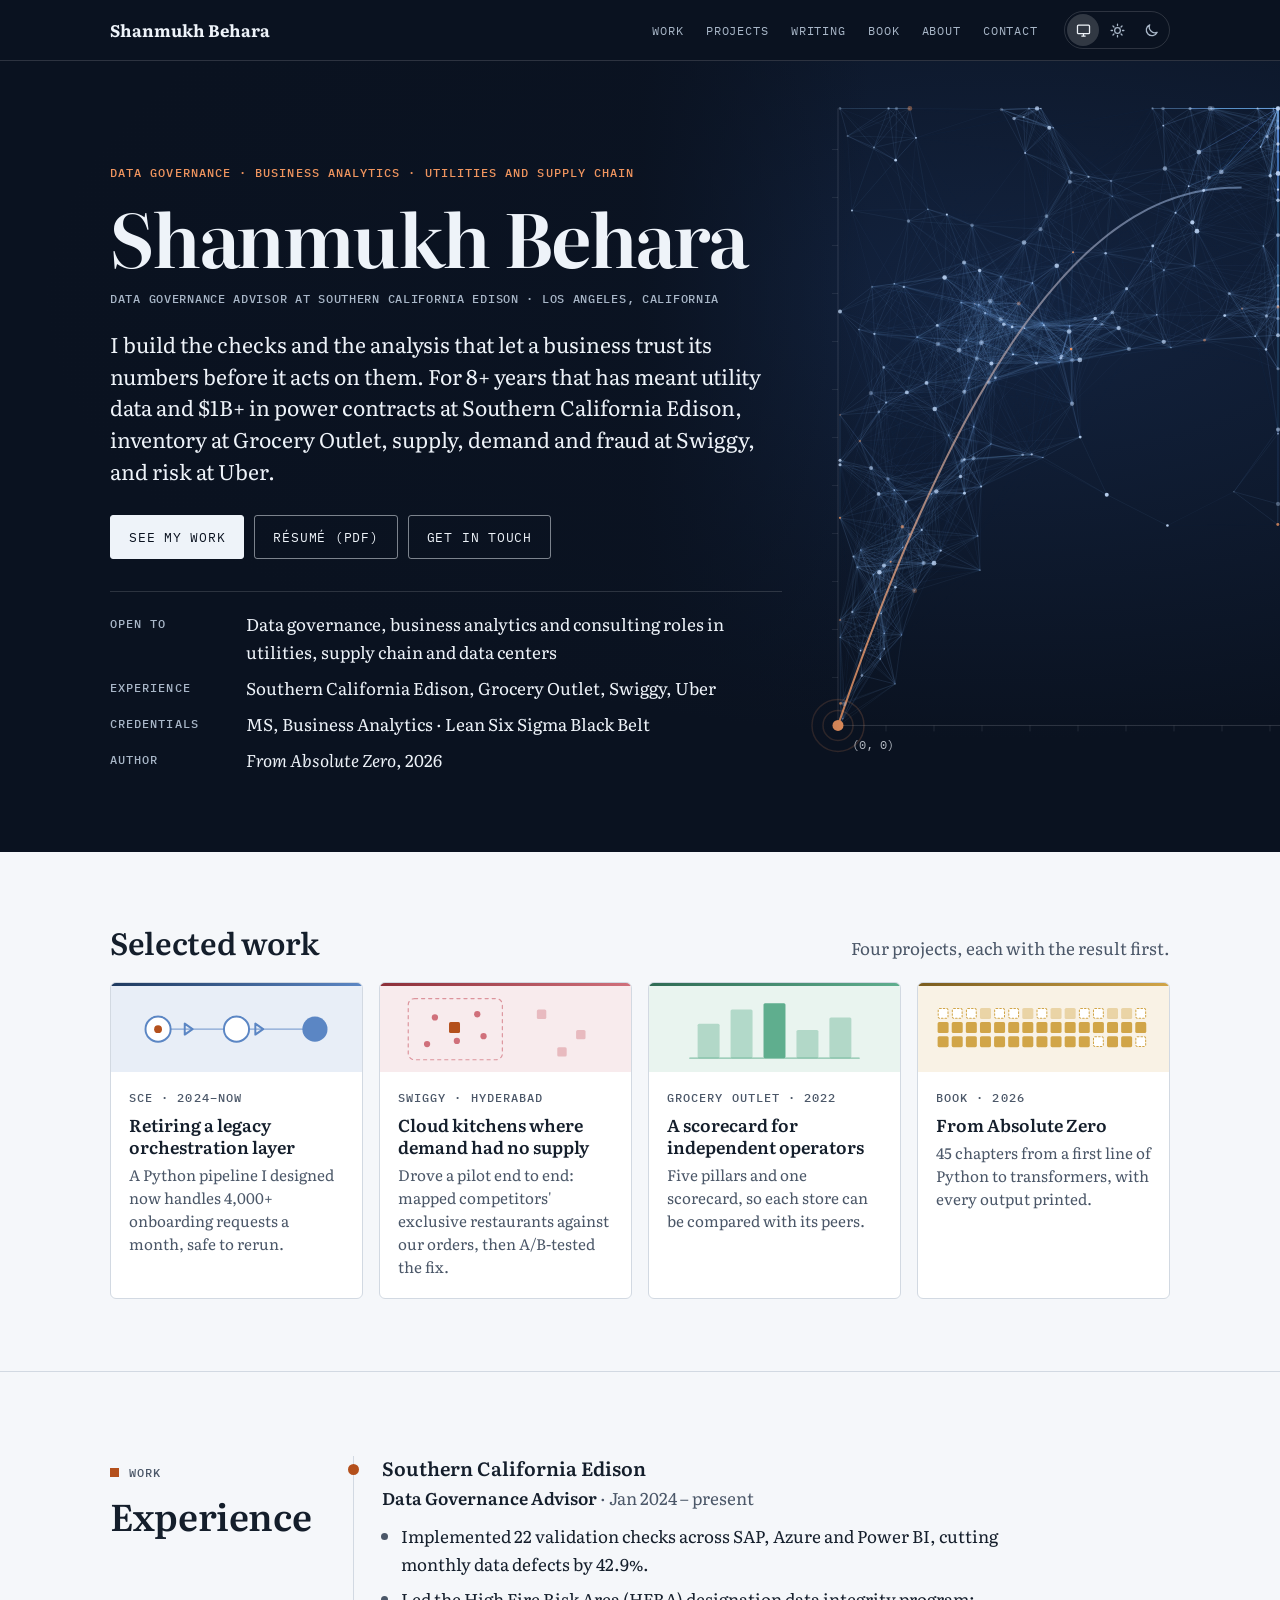
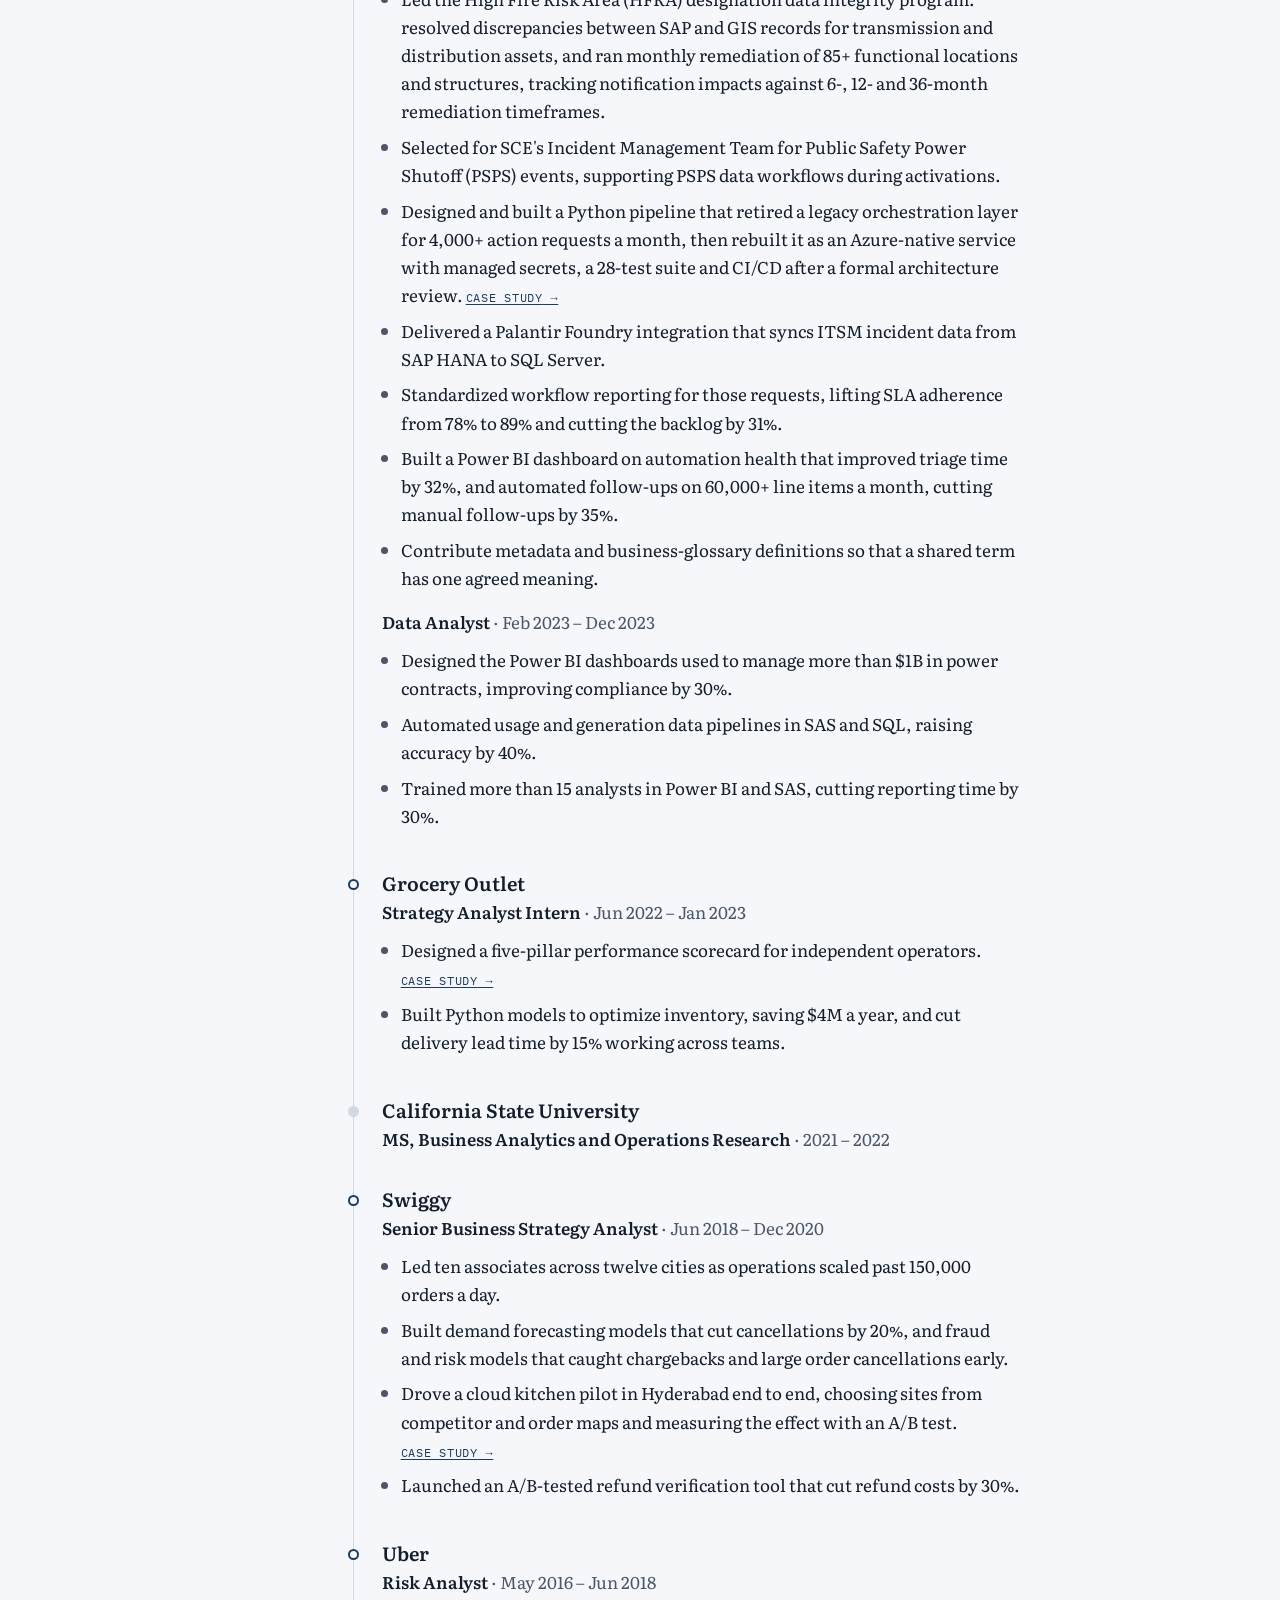
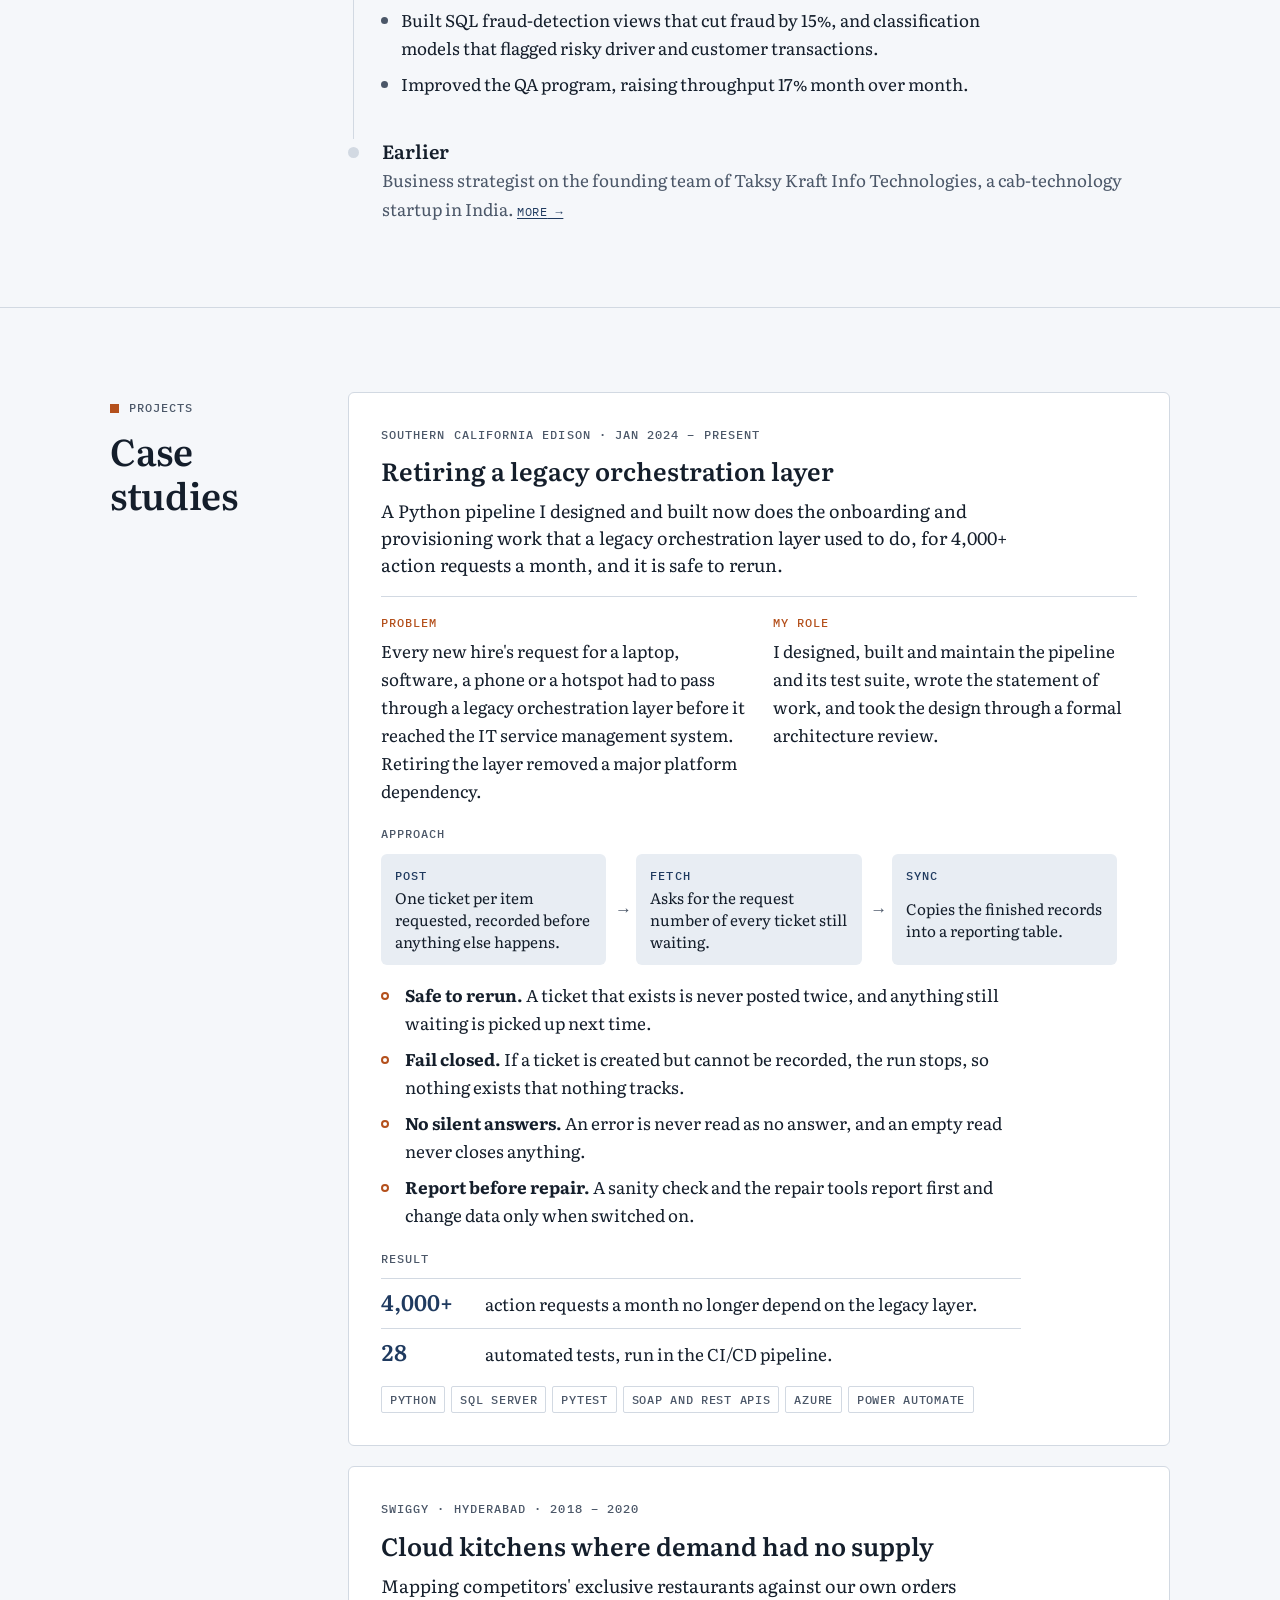
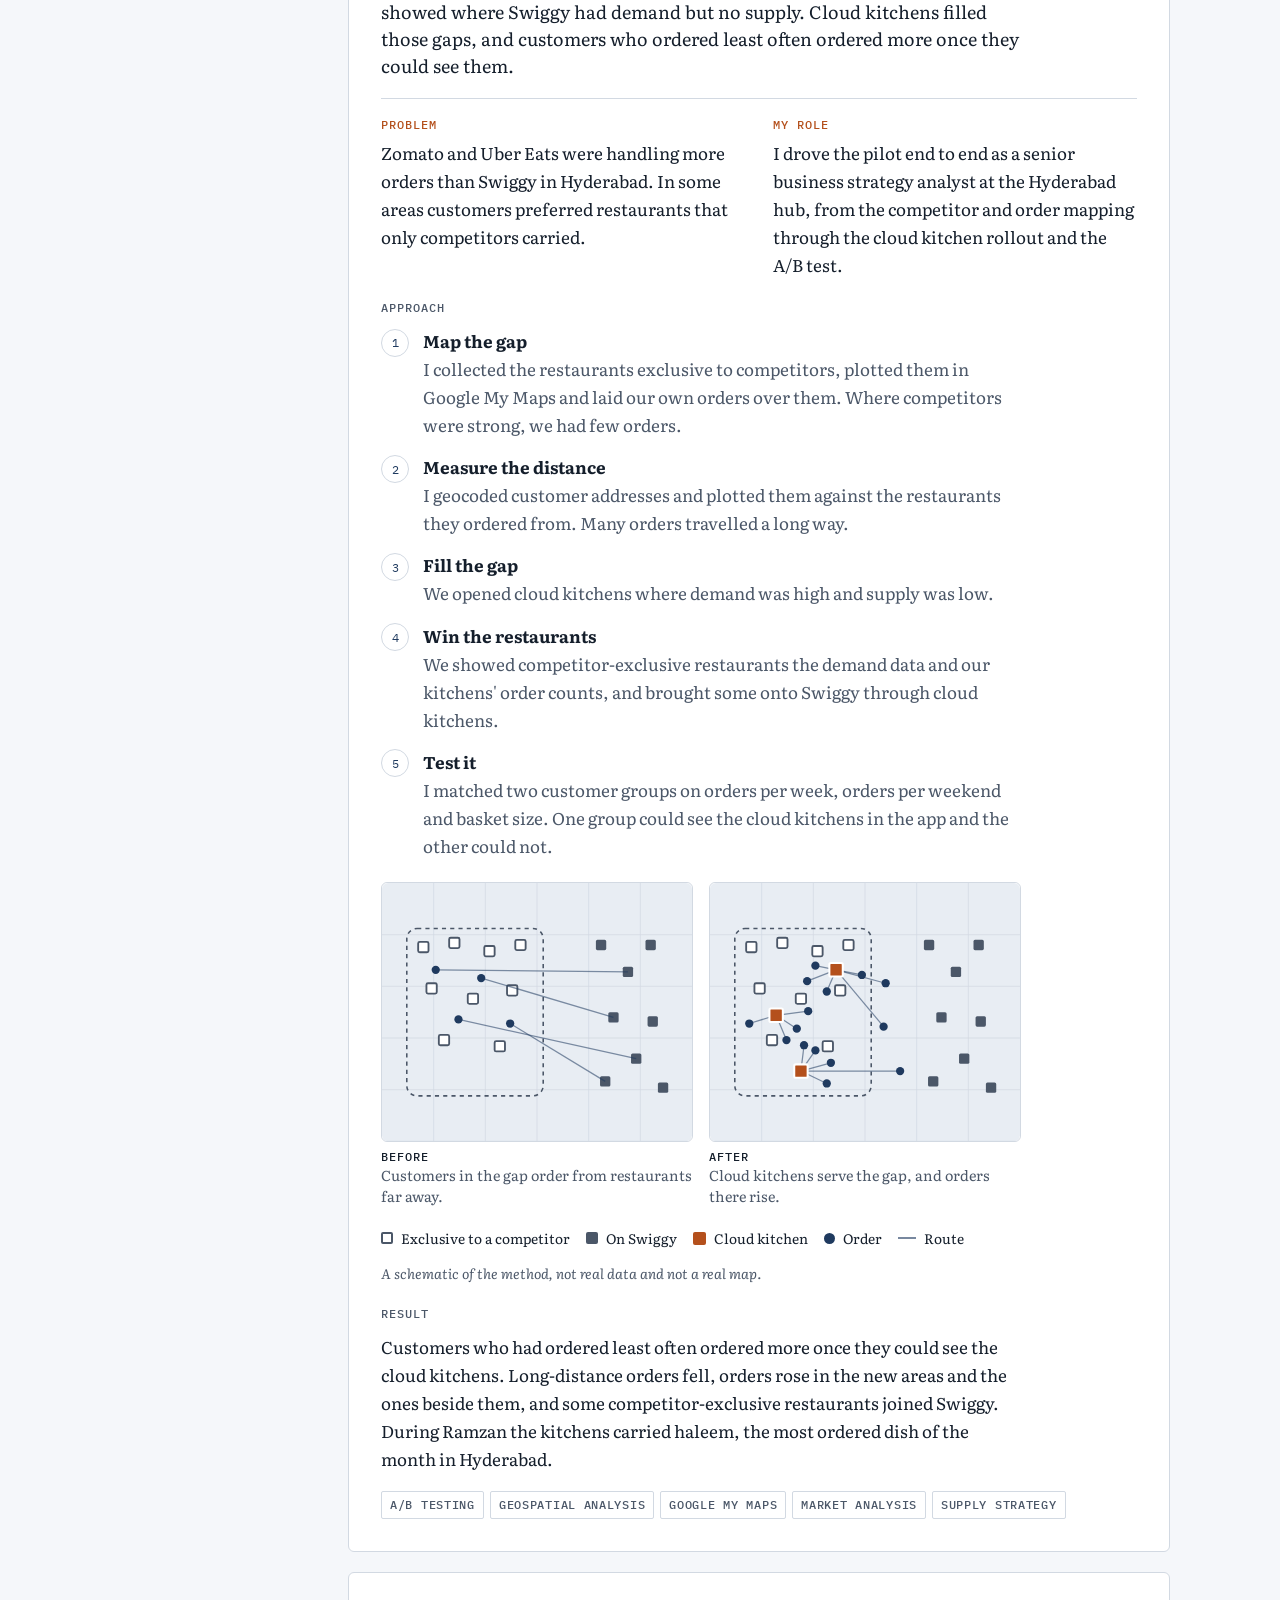
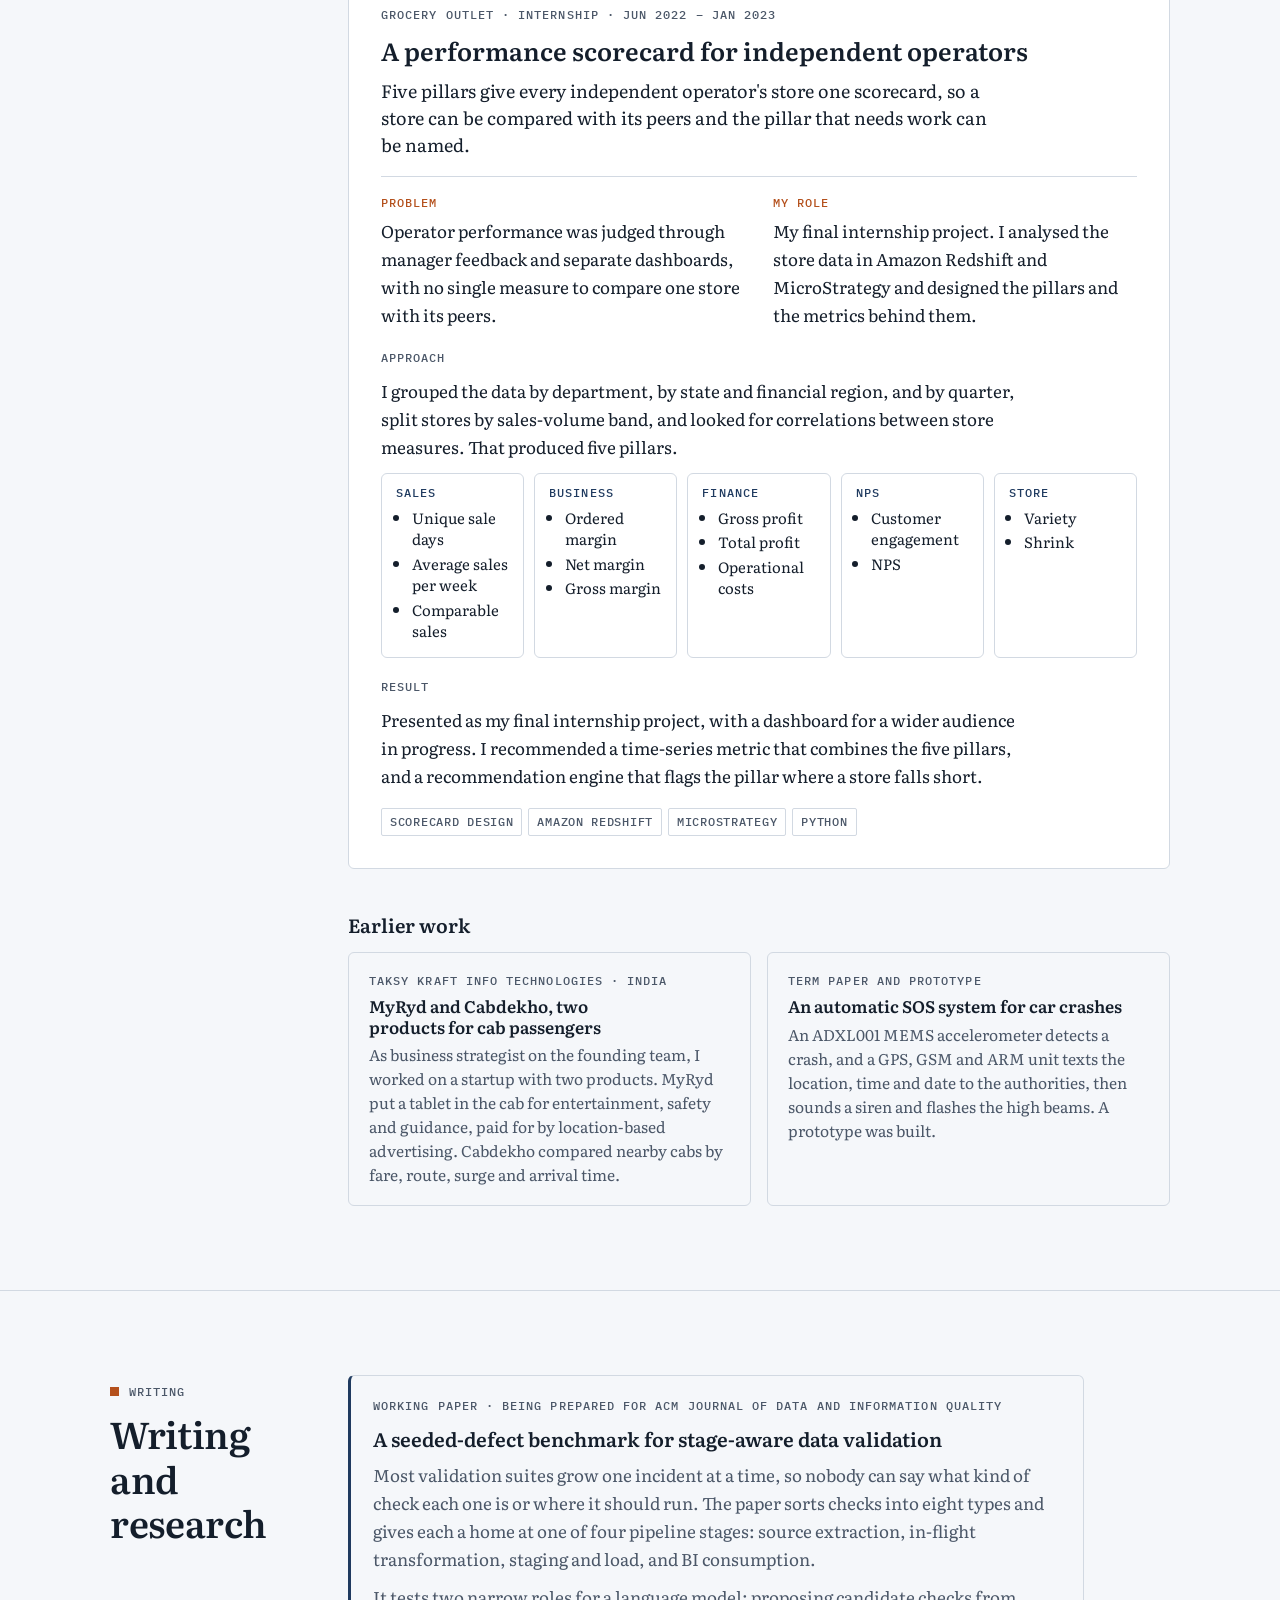
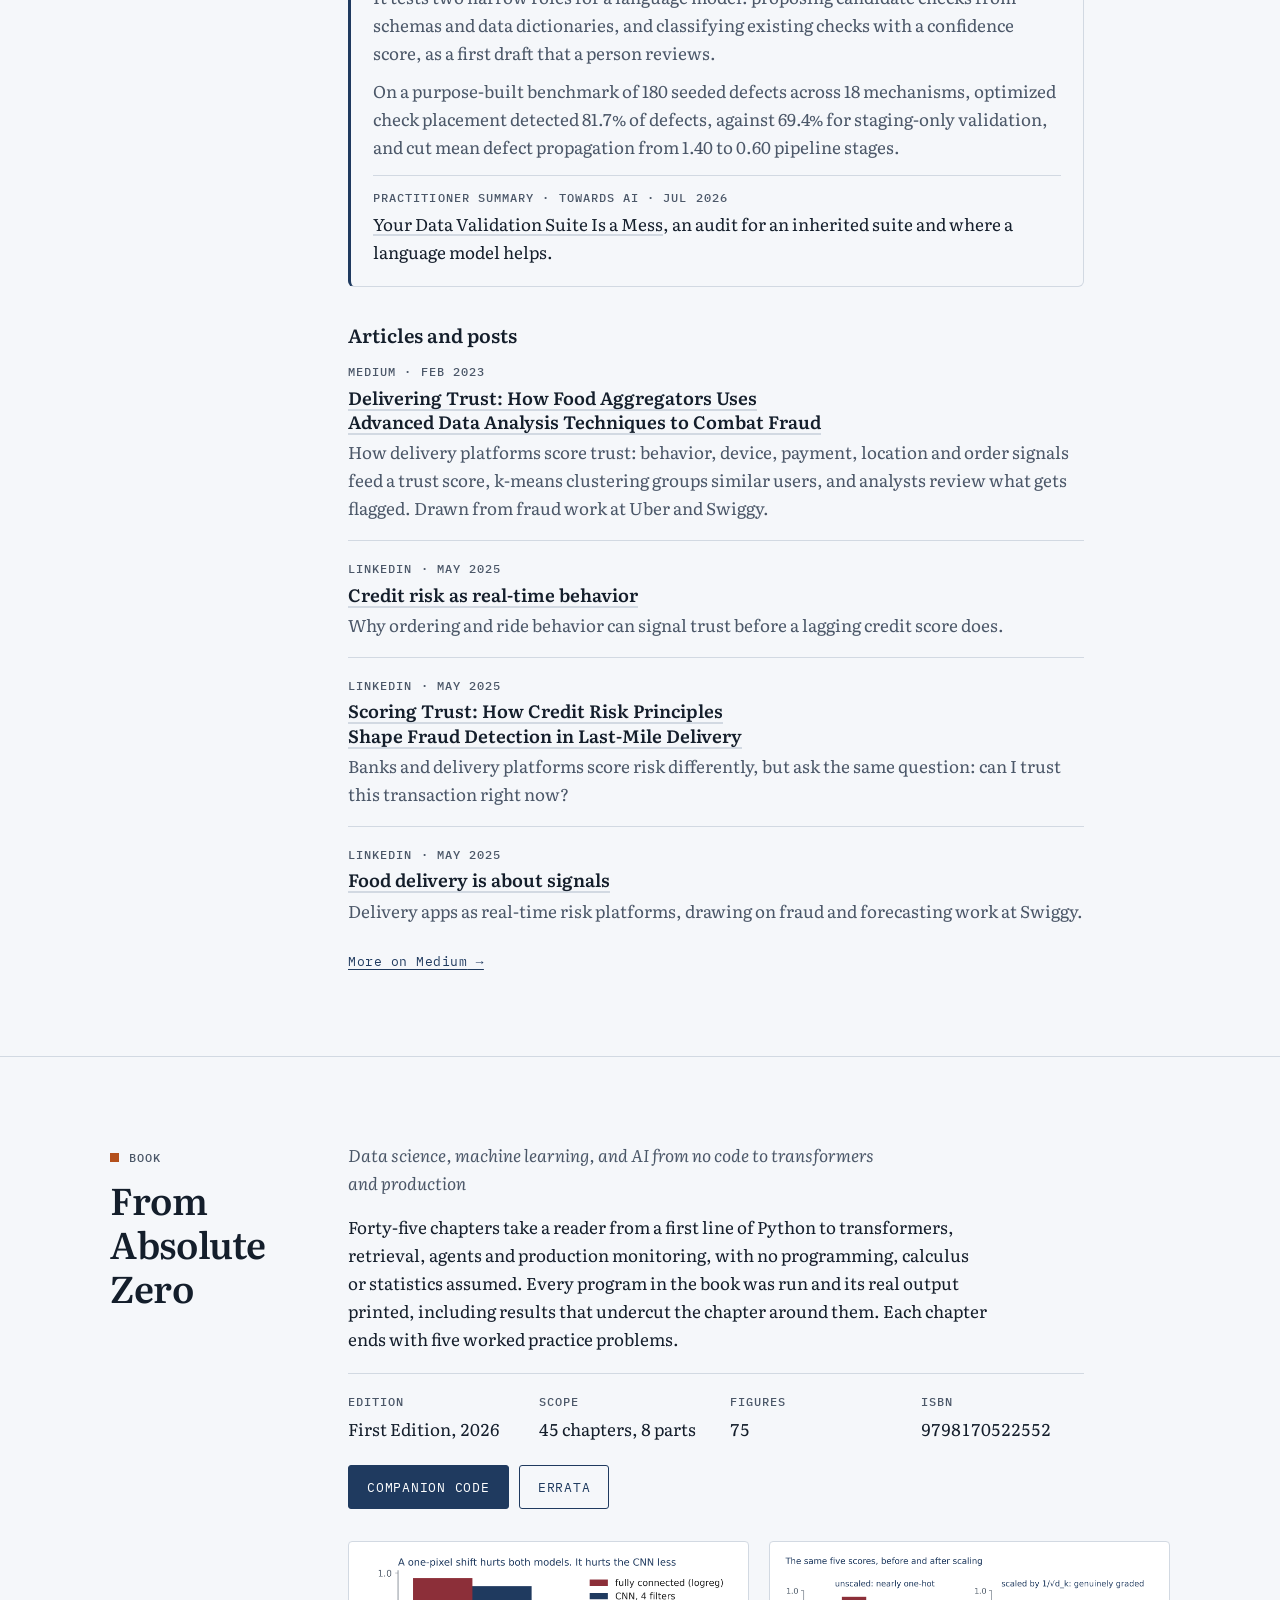
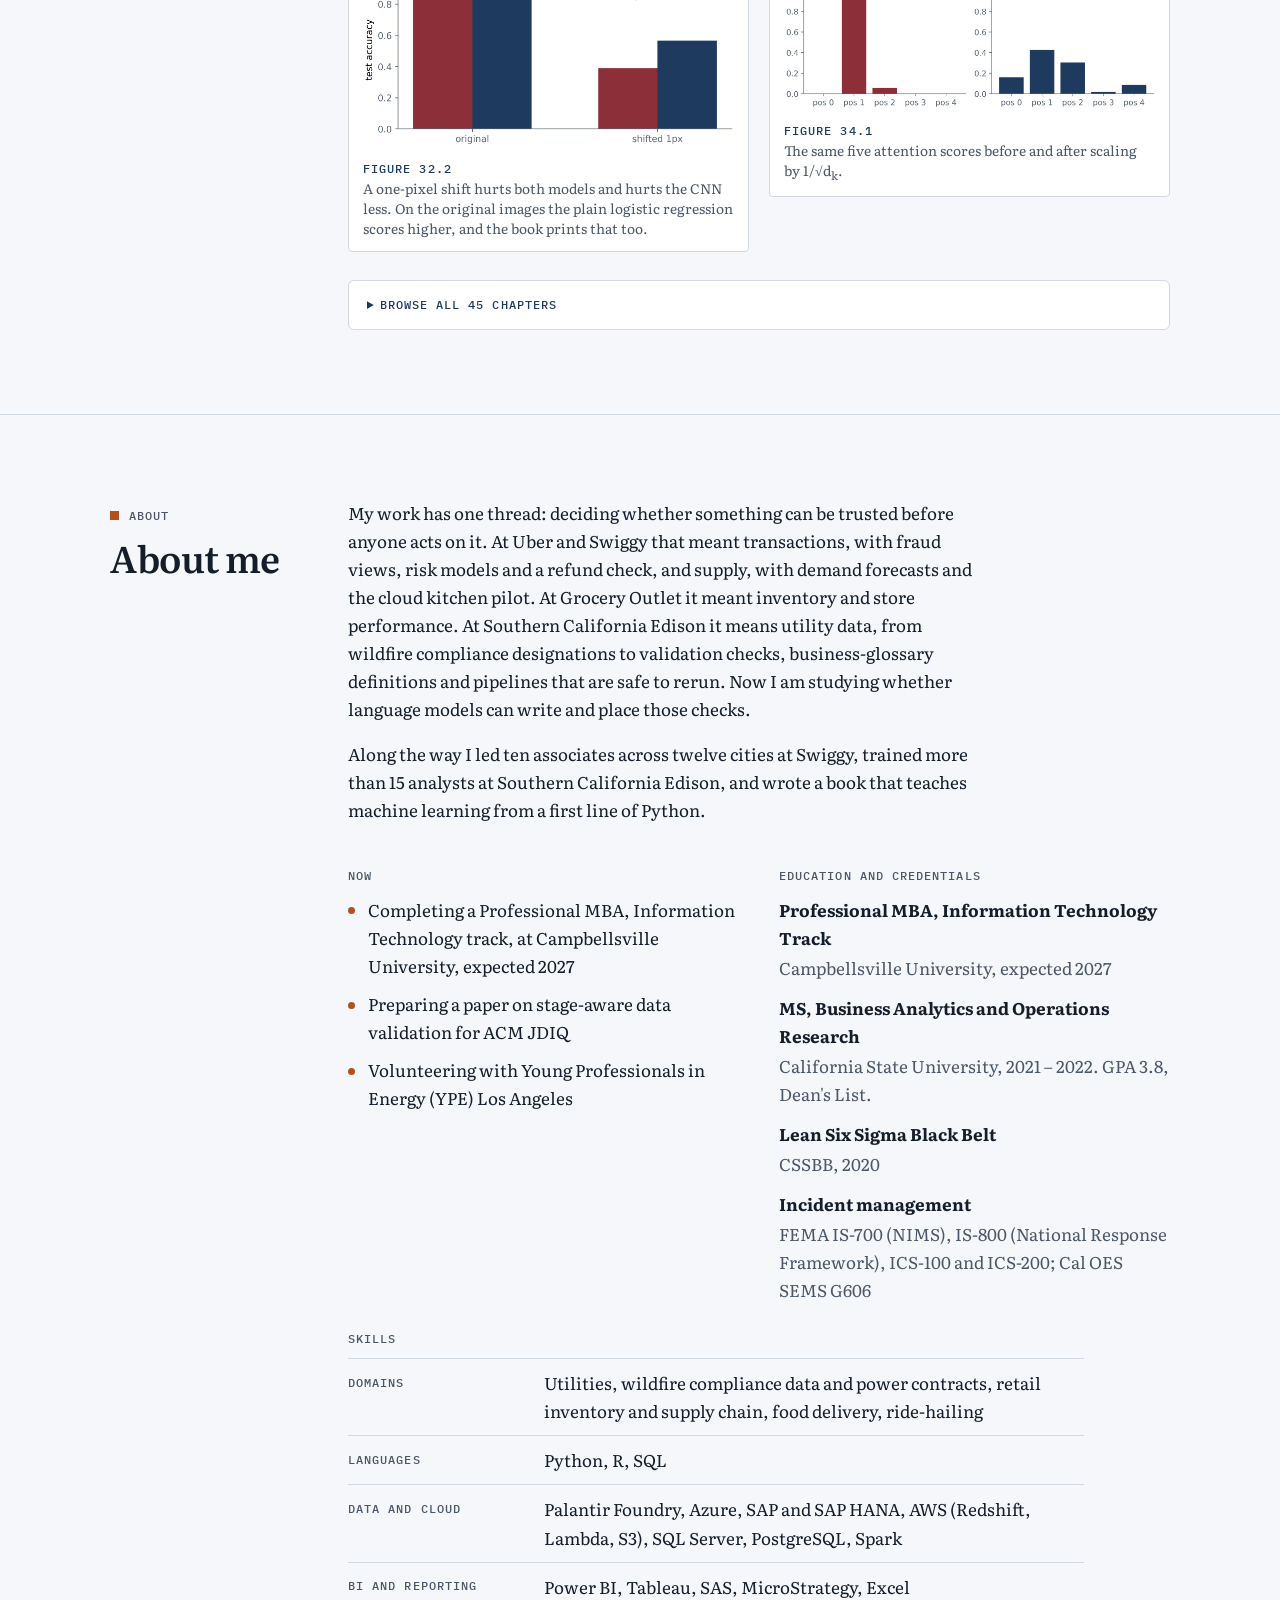
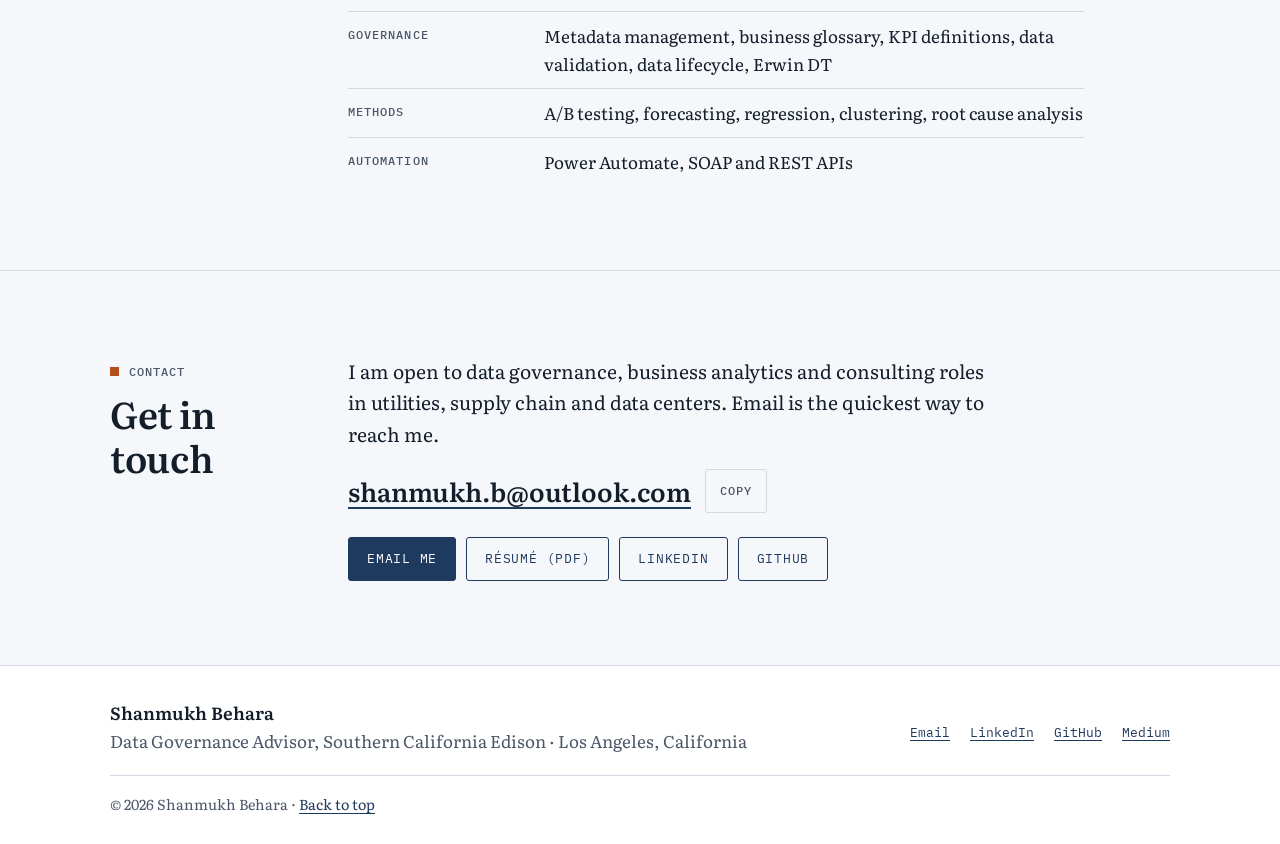
==== commit f9c79d50: "Combine the two résumés into one single-page résumé One résumé now covers utility data governance an" ====
--- a/index.html
+++ b/index.html
@@ -87,7 +87,7 @@
       <p class="lede">I build the checks and the analysis that let a business trust its numbers before it acts on them. For 8+ years that has meant utility data and $1B+ in power contracts at Southern California Edison, inventory at Grocery Outlet, supply, demand and fraud at Swiggy, and risk at Uber.</p>
       <p class="actions">
         <a class="btn primary" href="#projects">See my work</a>
-        <a class="btn" href="assets/Shanmukh-Behara-Resume-Utilities.pdf" type="application/pdf">Résumé (PDF)</a>
+        <a class="btn" href="assets/Shanmukh-Behara-Resume.pdf" type="application/pdf">Résumé (PDF)</a>
         <a class="btn" href="#contact">Get in touch</a>
       </p>
       <dl class="now">
@@ -518,8 +518,7 @@
       <p class="email-line"><a class="email" href="mailto:shanmukh.b@outlook.com">shanmukh.b@outlook.com</a><button type="button" class="copy-btn" data-copy="shanmukh.b@outlook.com" aria-label="Copy email address" hidden>Copy</button><span class="copy-status" role="status"></span></p>
       <p class="actions">
         <a class="btn primary" href="mailto:shanmukh.b@outlook.com">Email me</a>
-        <a class="btn" href="assets/Shanmukh-Behara-Resume-Utilities.pdf" type="application/pdf">Utilities résumé (PDF)</a>
-        <a class="btn" href="assets/Shanmukh-Behara-Resume-Risk-Strategy.pdf" type="application/pdf">Risk and strategy résumé (PDF)</a>
+        <a class="btn" href="assets/Shanmukh-Behara-Resume.pdf" type="application/pdf">Résumé (PDF)</a>
         <a class="btn" href="https://www.linkedin.com/in/shanmukhbehara/">LinkedIn</a>
         <a class="btn" href="https://github.com/FromAbsoluteZero">GitHub</a>
       </p>
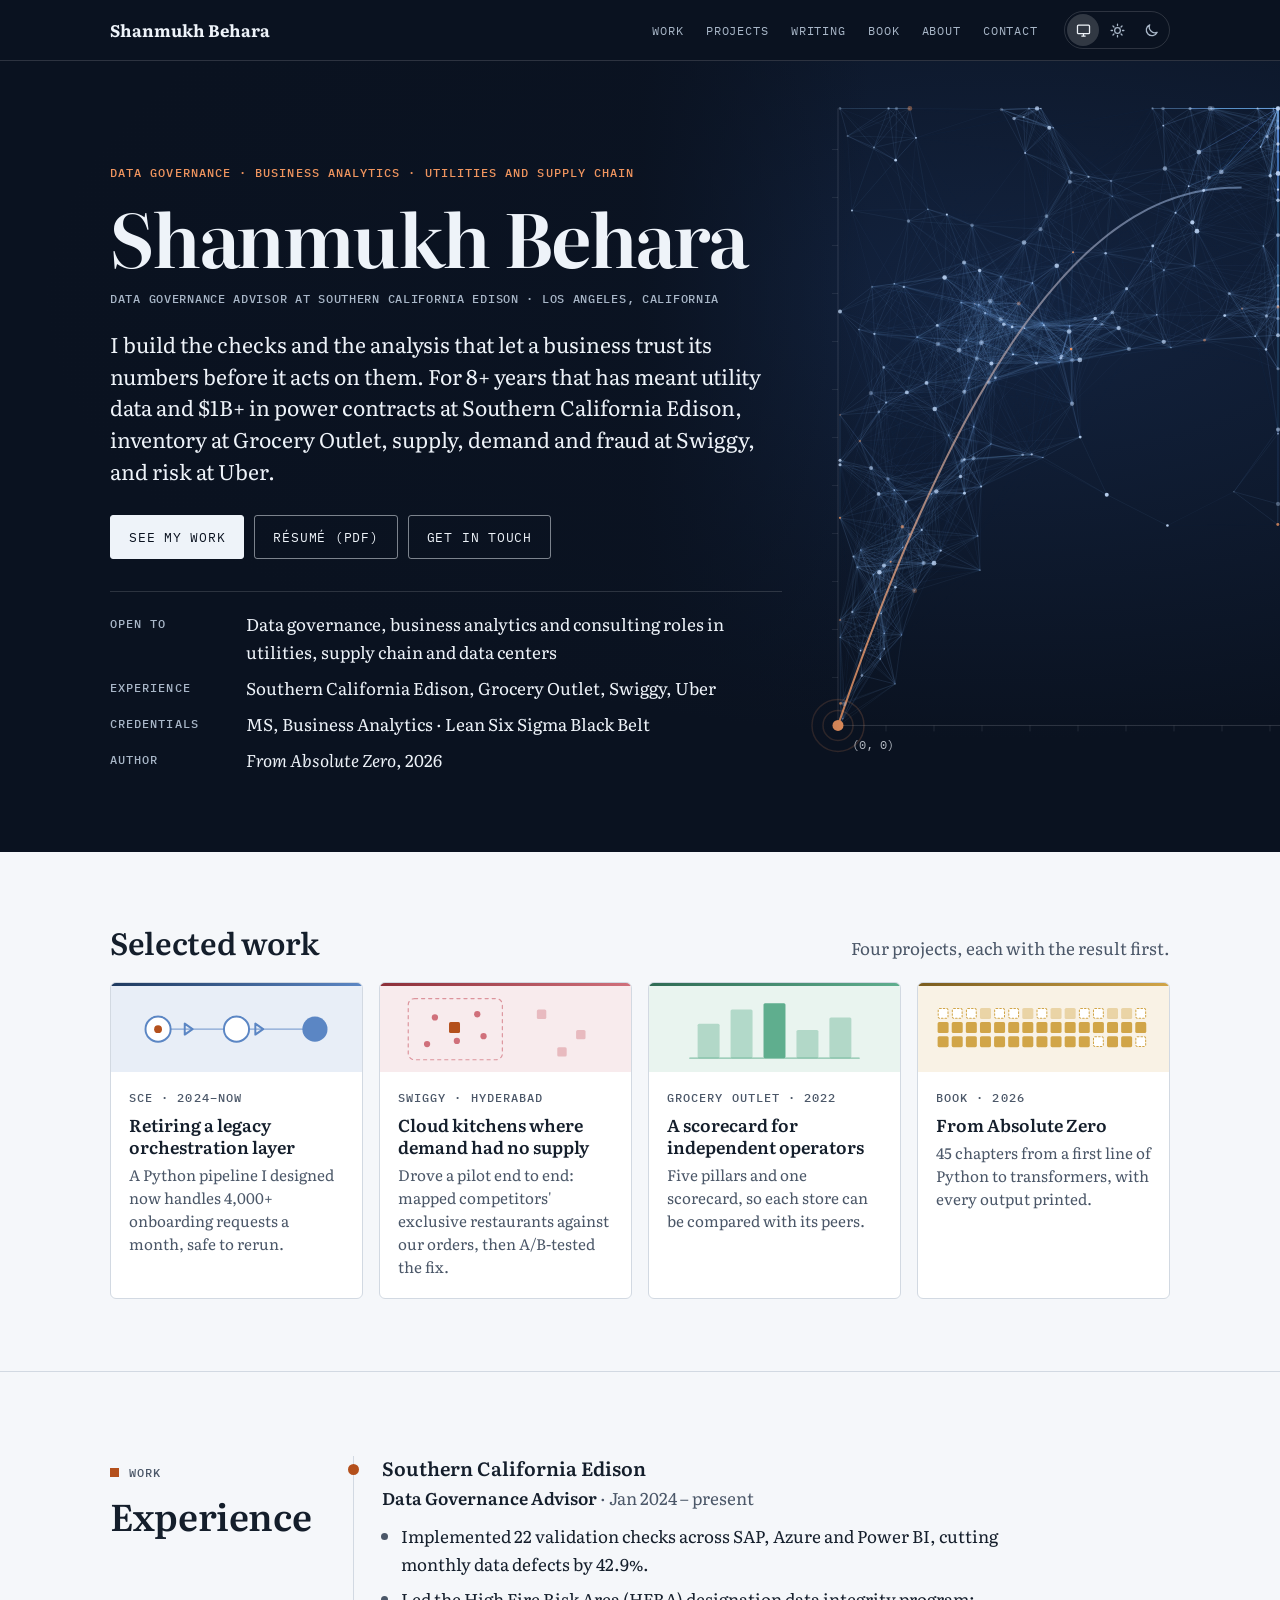
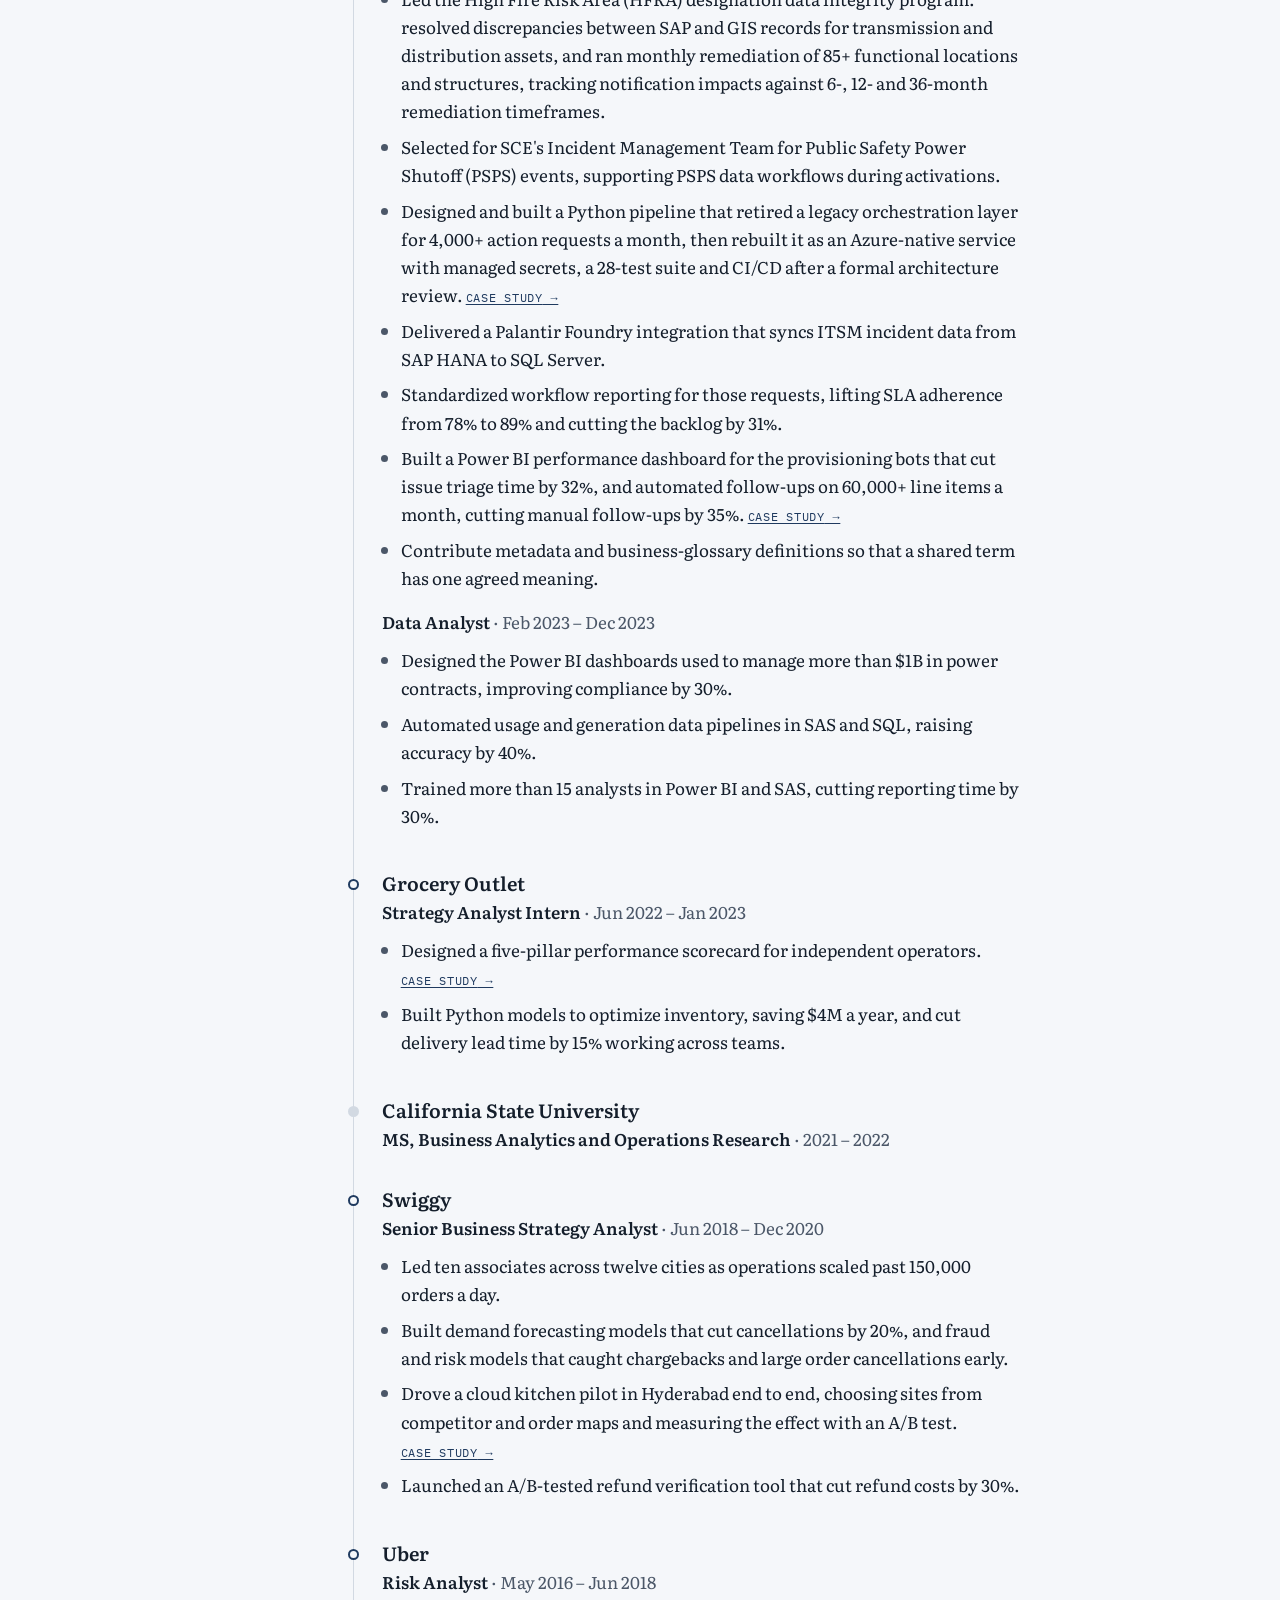
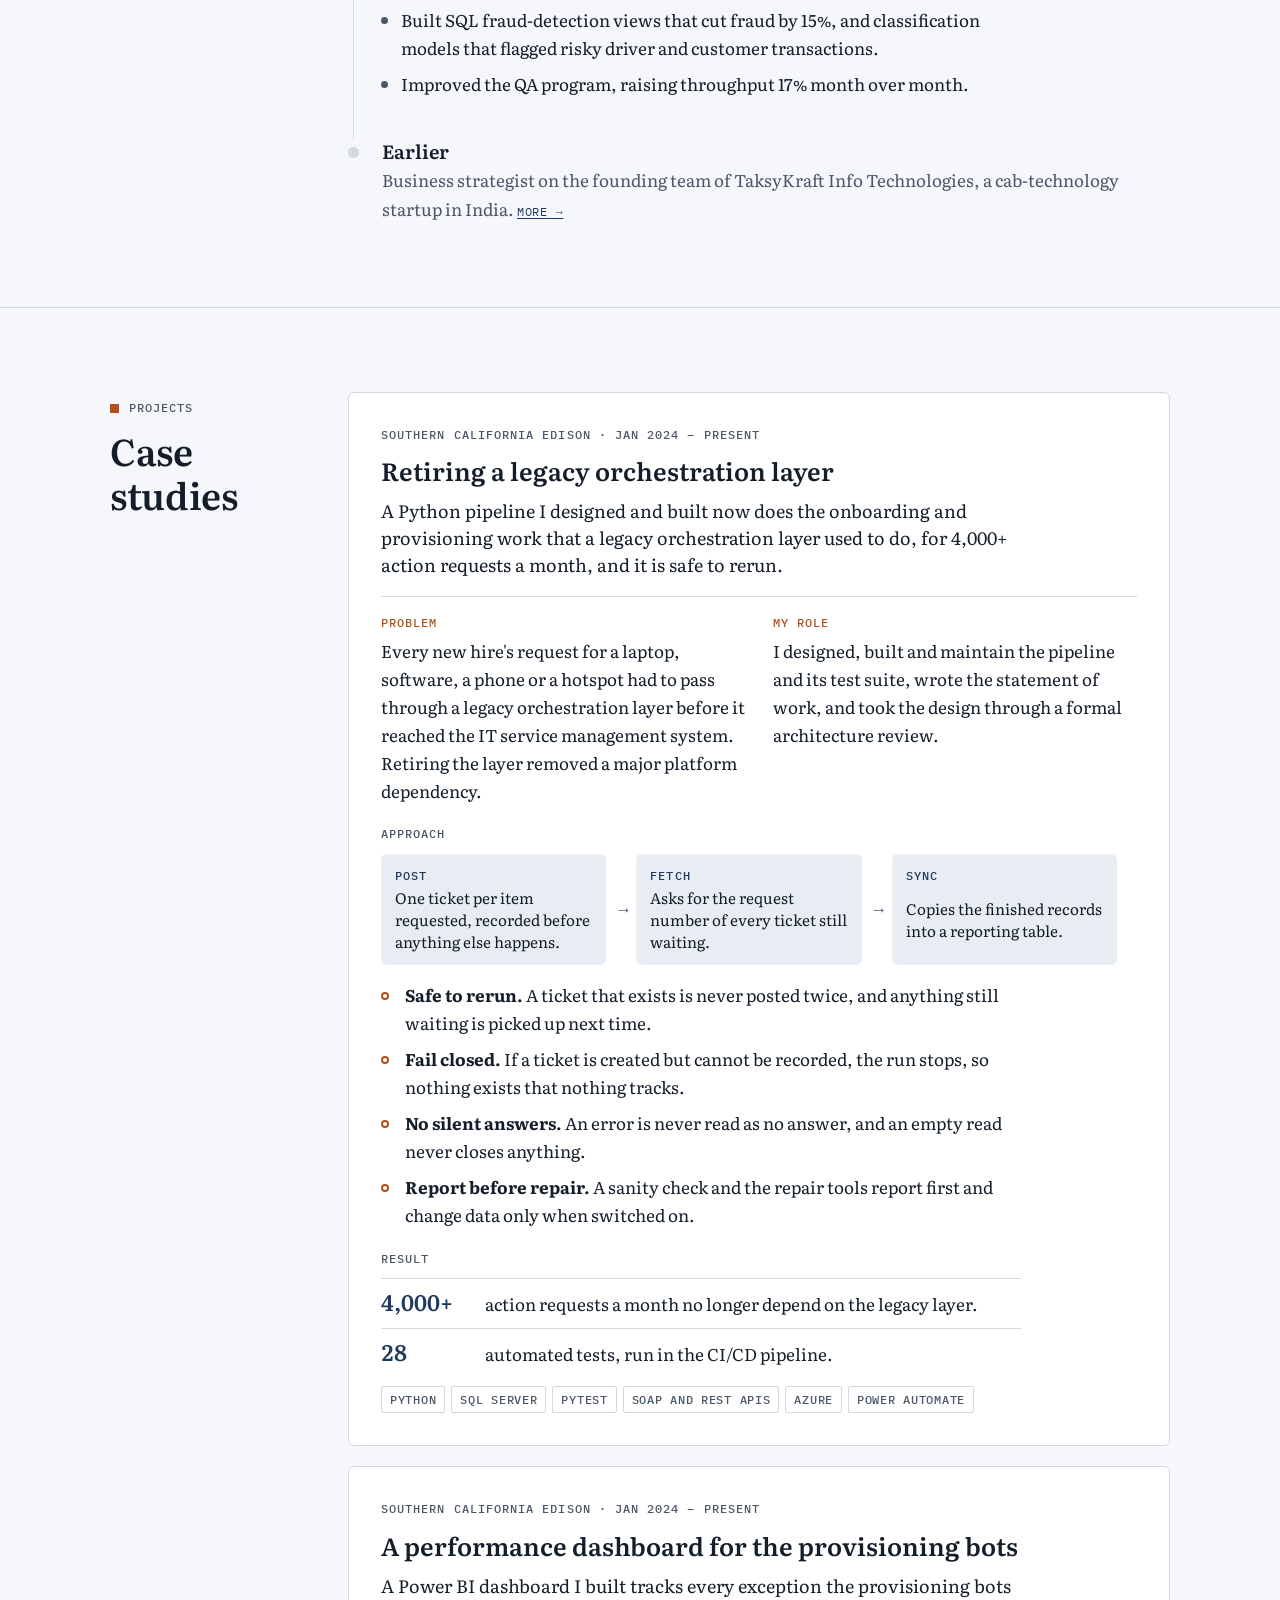
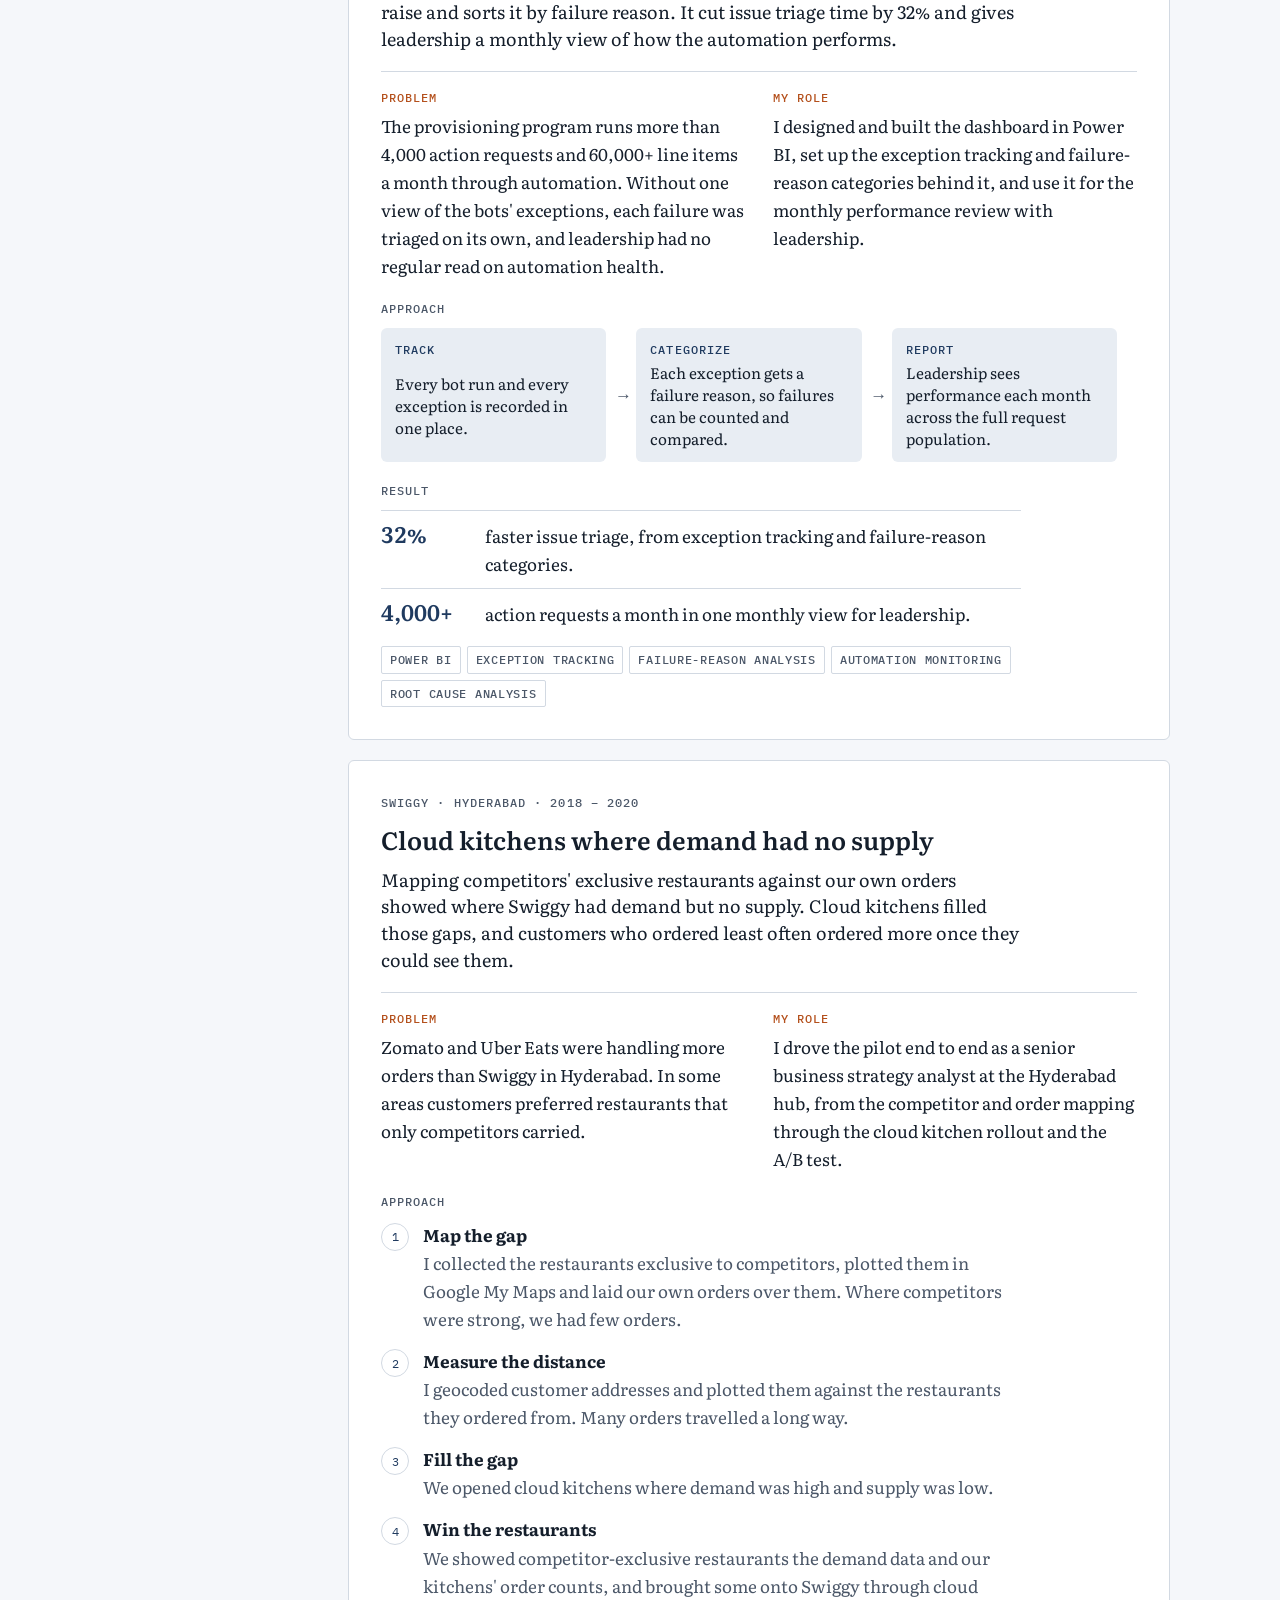
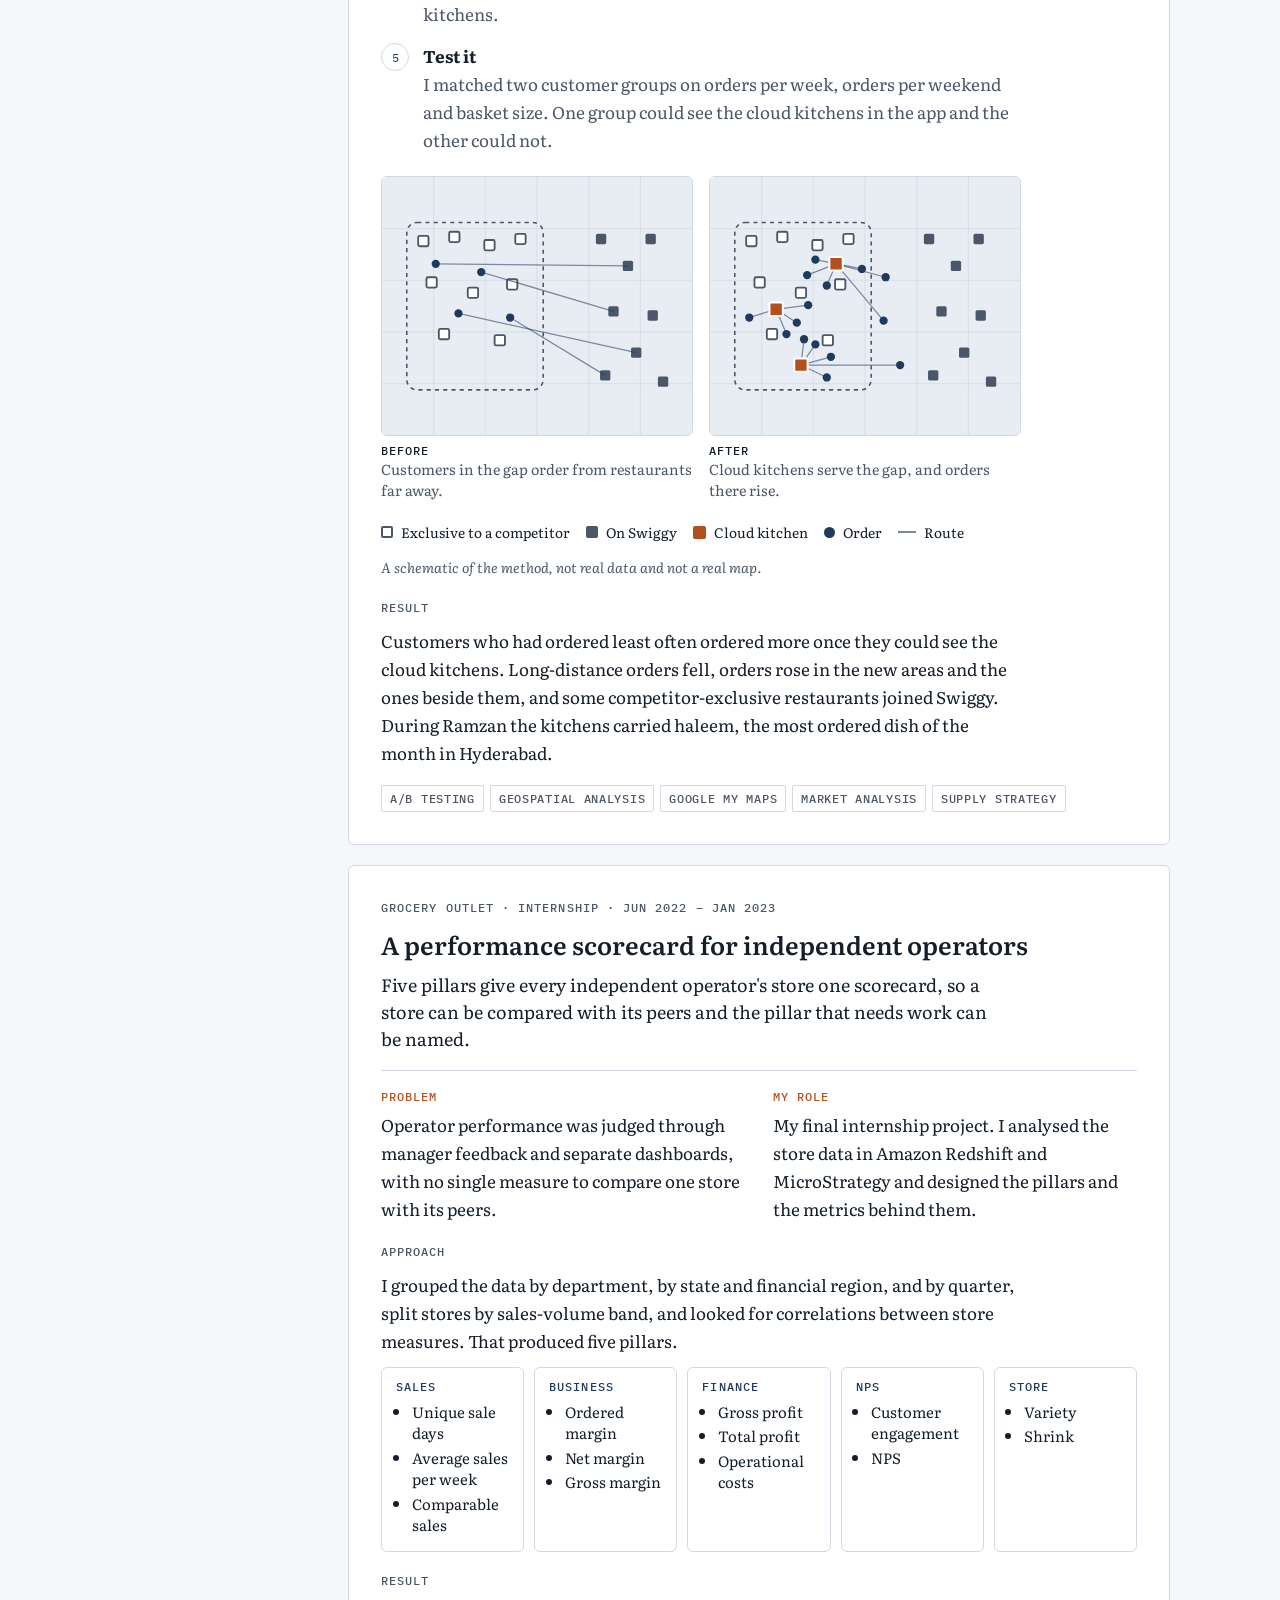
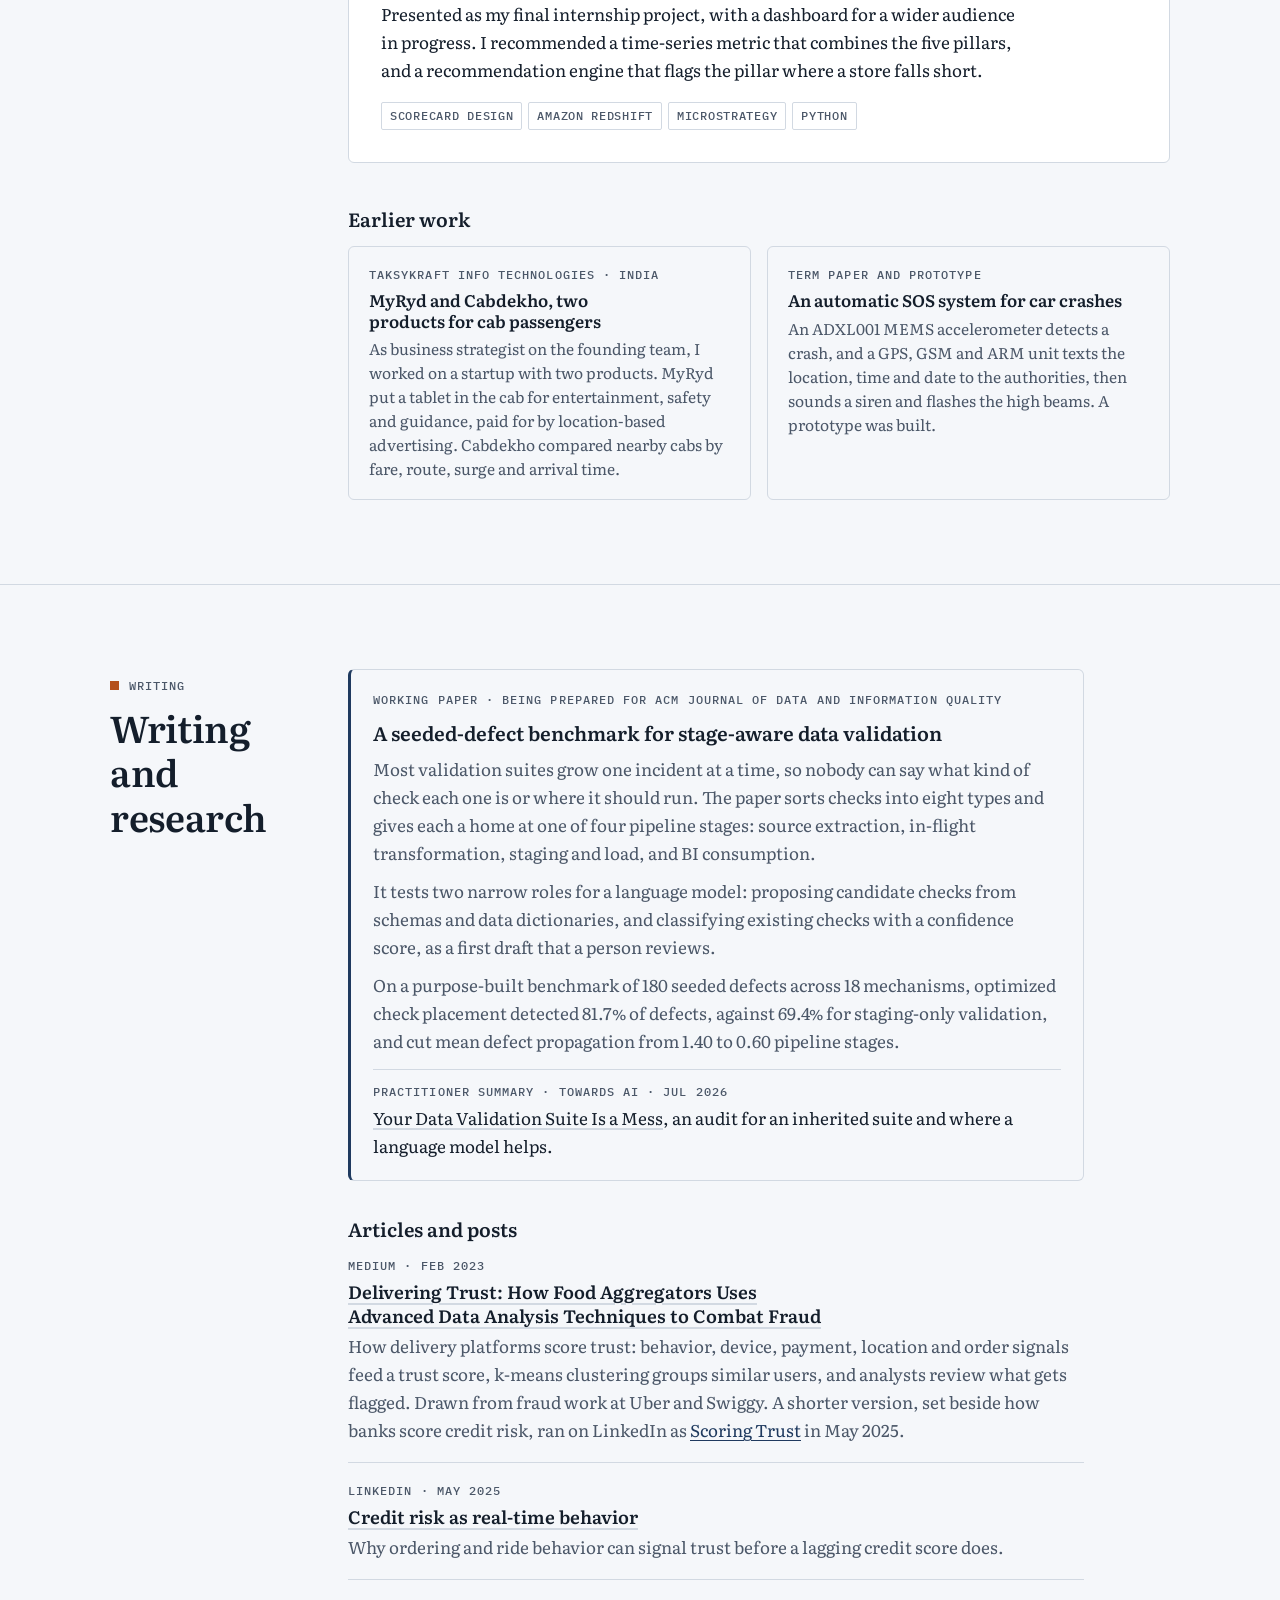
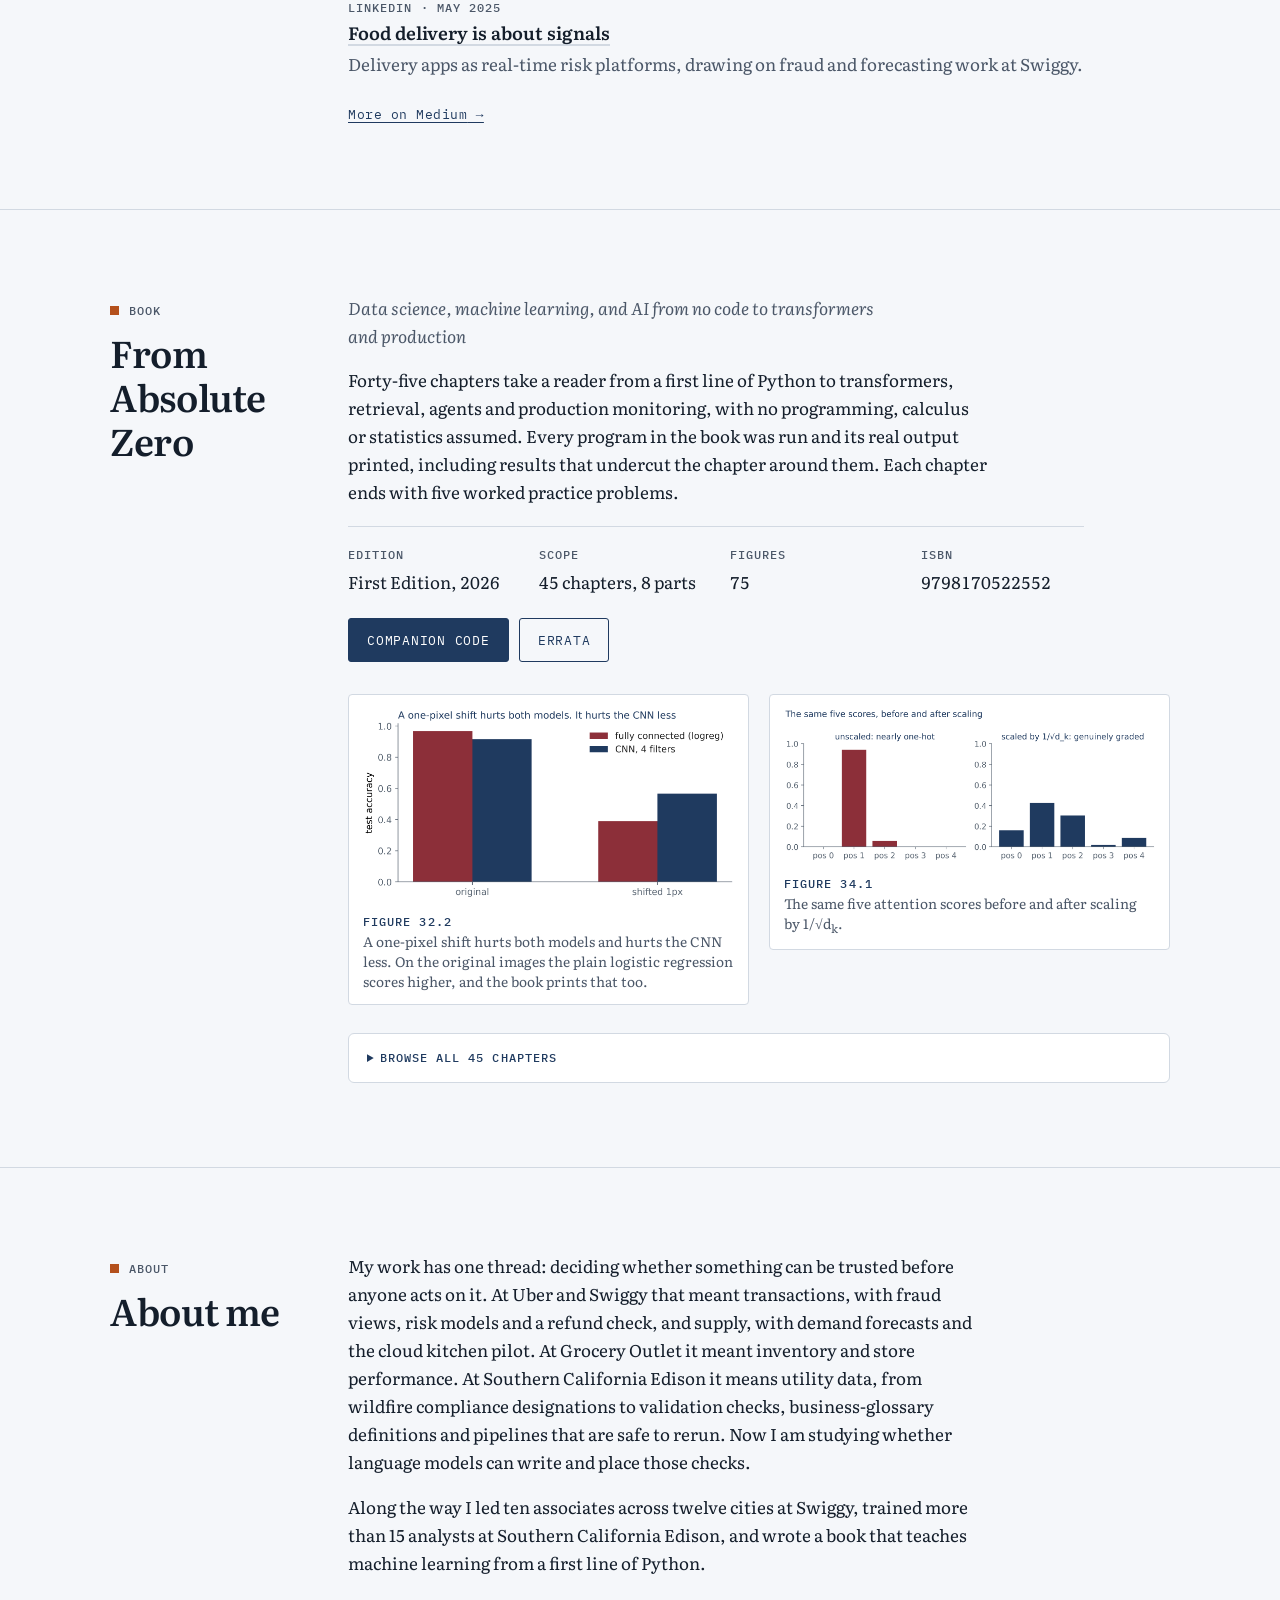
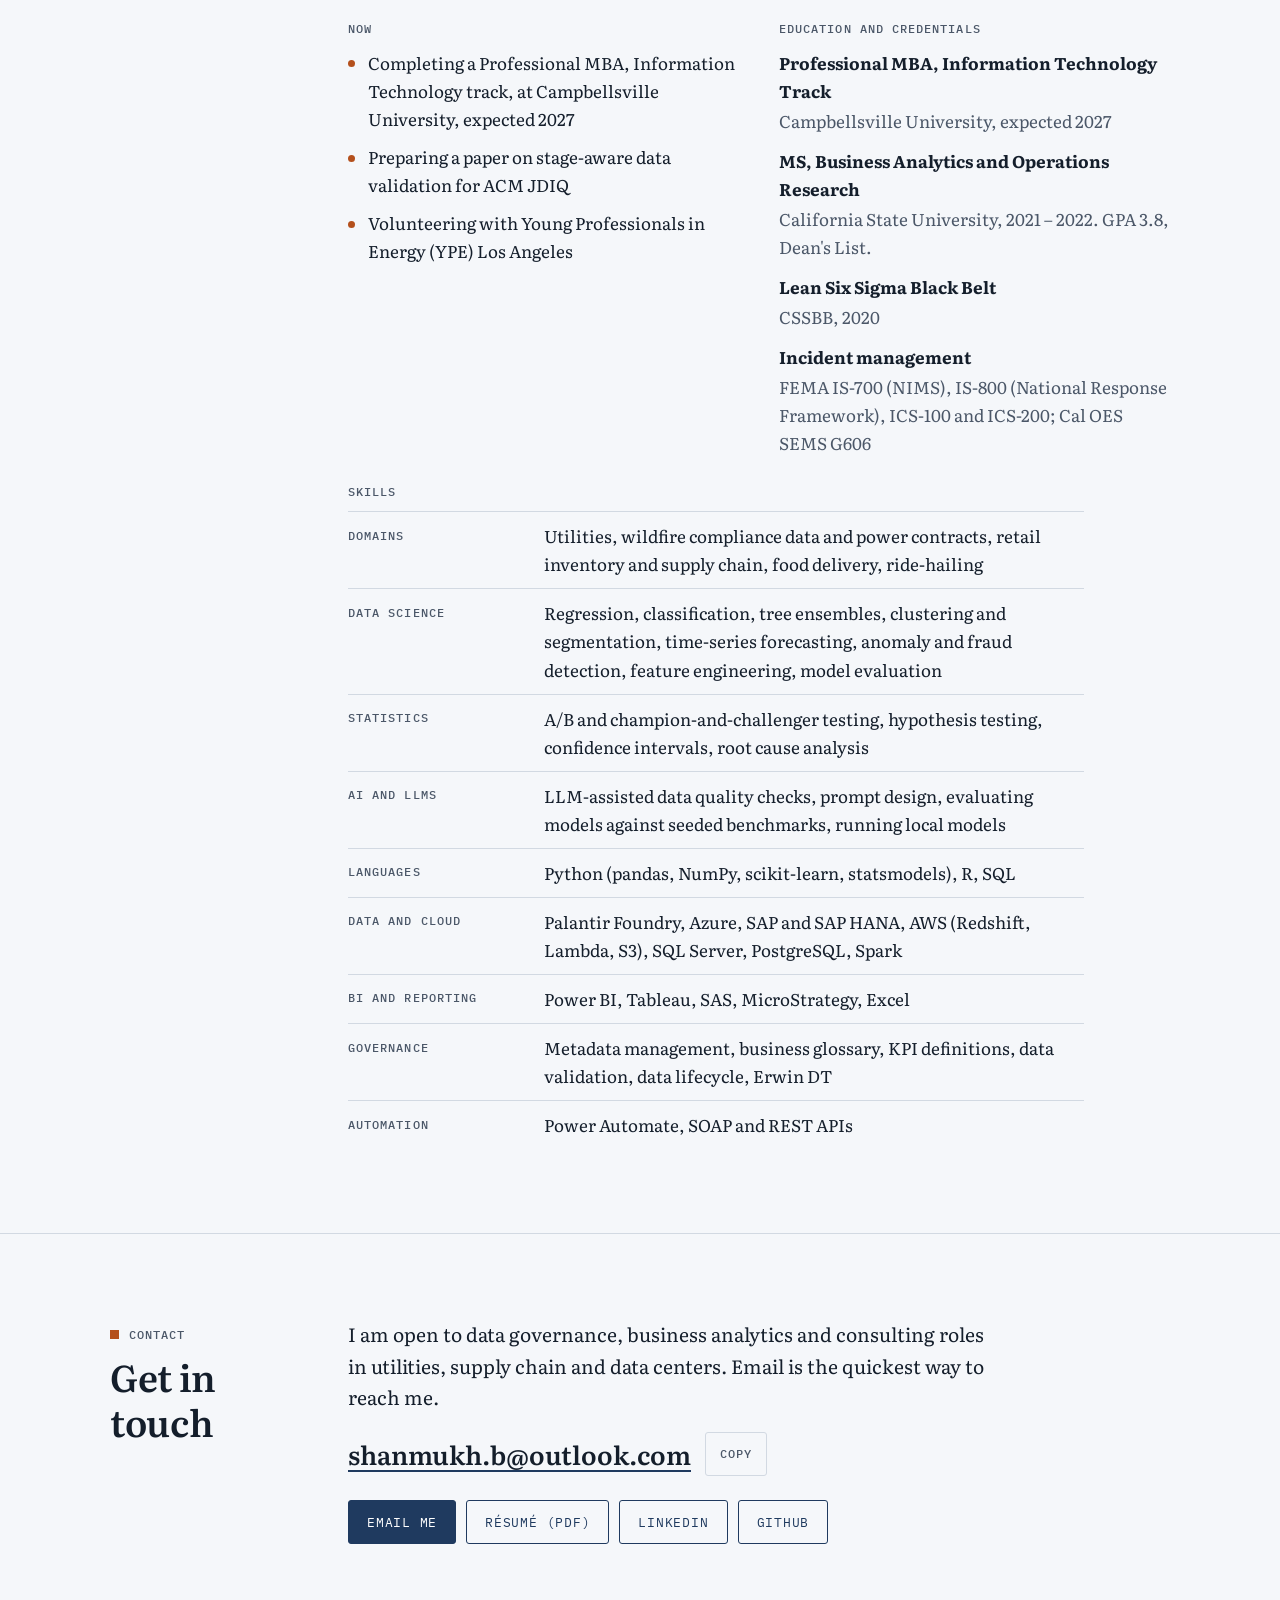
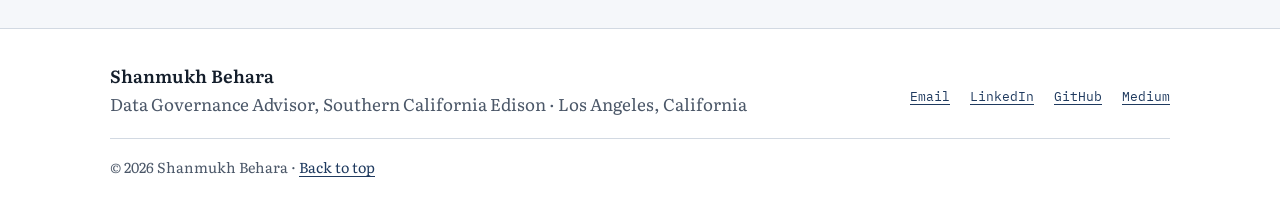
==== commit 48751f6f: "Add data science skills, the provisioning-bot dashboard case study and fixes - Data science, statist" ====
--- a/index.html
+++ b/index.html
@@ -36,7 +36,7 @@
       "worksFor": { "@type": "Organization", "name": "Southern California Edison" },
       "address": { "@type": "PostalAddress", "addressLocality": "Los Angeles", "addressRegion": "CA", "addressCountry": "US" },
       "alumniOf": { "@type": "CollegeOrUniversity", "name": "California State University" },
-      "knowsAbout": ["Data governance", "Data quality", "Data validation", "Metadata management", "Business analytics", "Supply chain analytics", "Utilities", "Wildfire compliance data", "Fraud and risk analytics", "Forecasting", "A/B testing", "Python", "SQL", "Power BI"],
+      "knowsAbout": ["Data science", "Machine learning", "Data governance", "Data quality", "Data validation", "Metadata management", "Business analytics", "Supply chain analytics", "Utilities", "Wildfire compliance data", "Fraud and risk analytics", "Forecasting", "A/B testing", "Python", "SQL", "Power BI"],
       "sameAs": ["https://www.linkedin.com/in/shanmukhbehara/", "https://github.com/FromAbsoluteZero", "https://medium.com/@sbehara2"]
     },
     {
@@ -142,7 +142,7 @@
             <li>Designed and built a Python pipeline that retired a legacy orchestration layer for 4,000+ action requests a month, then rebuilt it as an Azure-native service with managed secrets, a 28-test suite and CI/CD after a formal architecture review. <a class="more" href="#sce-case">Case study</a></li>
             <li>Delivered a Palantir Foundry integration that syncs ITSM incident data from SAP HANA to SQL Server.</li>
             <li>Standardized workflow reporting for those requests, lifting SLA adherence from 78% to 89% and cutting the backlog by 31%.</li>
-            <li>Built a Power BI dashboard on automation health that improved triage time by 32%, and automated follow-ups on 60,000+ line items a month, cutting manual follow-ups by 35%.</li>
+            <li>Built a Power BI performance dashboard for the provisioning bots that cut issue triage time by 32%, and automated follow-ups on 60,000+ line items a month, cutting manual follow-ups by 35%. <a class="more" href="#bot-dashboard">Case study</a></li>
             <li>Contribute metadata and business-glossary definitions so that a shared term has one agreed meaning.</li>
           </ul>
           <p class="role"><strong>Data Analyst</strong> · Feb&nbsp;2023 – Dec&nbsp;2023</p>
@@ -184,7 +184,7 @@
         </li>
         <li class="earlier-item">
           <h3>Earlier</h3>
-          <p class="role">Business strategist on the founding team of Taksy Kraft Info Technologies, a cab-technology startup in India. <a class="more" href="#earlier">More</a></p>
+          <p class="role">Business strategist on the founding team of TaksyKraft Info Technologies, a cab-technology startup in India. <a class="more" href="#earlier">More</a></p>
         </li>
       </ol>
     </div>
@@ -221,6 +221,28 @@
           <li><strong>28</strong><span>automated tests, run in the CI/CD pipeline.</span></li>
         </ul>
         <ul class="tags"><li class="tag">Python</li><li class="tag">SQL Server</li><li class="tag">pytest</li><li class="tag">SOAP and REST APIs</li><li class="tag">Azure</li><li class="tag">Power Automate</li></ul>
+      </article>
+
+      <article class="case" id="bot-dashboard">
+        <p class="meta">Southern California Edison · Jan&nbsp;2024 – present</p>
+        <h3>A performance dashboard for the provisioning bots</h3>
+        <p class="finding">A Power BI dashboard I built tracks every exception the provisioning bots raise and sorts it by failure reason. It cut issue triage time by 32% and gives leadership a monthly view of how the automation performs.</p>
+        <dl class="case-facts">
+          <div><dt>Problem</dt><dd>The provisioning program runs more than 4,000 action requests and 60,000+ line items a month through automation. Without one view of the bots' exceptions, each failure was triaged on its own, and leadership had no regular read on automation health.</dd></div>
+          <div><dt>My role</dt><dd>I designed and built the dashboard in Power BI, set up the exception tracking and failure-reason categories behind it, and use it for the monthly performance review with leadership.</dd></div>
+        </dl>
+        <h4 class="kicker">Approach</h4>
+        <ol class="flow">
+          <li><strong>Track</strong><span>Every bot run and every exception is recorded in one place.</span></li>
+          <li><strong>Categorize</strong><span>Each exception gets a failure reason, so failures can be counted and compared.</span></li>
+          <li><strong>Report</strong><span>Leadership sees performance each month across the full request population.</span></li>
+        </ol>
+        <h4 class="kicker">Result</h4>
+        <ul class="results">
+          <li><strong>32%</strong><span>faster issue triage, from exception tracking and failure-reason categories.</span></li>
+          <li><strong>4,000+</strong><span>action requests a month in one monthly view for leadership.</span></li>
+        </ul>
+        <ul class="tags"><li class="tag">Power BI</li><li class="tag">Exception tracking</li><li class="tag">Failure-reason analysis</li><li class="tag">Automation monitoring</li><li class="tag">Root cause analysis</li></ul>
       </article>
 
       <article class="case" id="cloud-kitchens">
@@ -281,7 +303,7 @@
       <h3 class="subhead" id="earlier">Earlier work</h3>
       <div class="earlier">
         <article class="mini-case">
-          <p class="meta">Taksy Kraft Info Technologies · India</p>
+          <p class="meta">TaksyKraft Info Technologies · India</p>
           <h4>MyRyd and Cabdekho, two products for cab passengers</h4>
           <p>As business strategist on the founding team, I worked on a startup with two products. MyRyd put a tablet in the cab for entertainment, safety and guidance, paid for by location-based advertising. Cabdekho compared nearby cabs by fare, route, surge and arrival time.</p>
         </article>
@@ -312,17 +334,12 @@
         <li>
           <p class="meta">Medium · Feb&nbsp;2023</p>
           <h4><a href="https://medium.com/@sbehara2/delivering-trust-how-food-aggregators-uses-advanced-data-analysis-techniques-to-combat-fraud-7bf19d8207df">Delivering Trust: How Food Aggregators Uses Advanced Data Analysis Techniques to Combat Fraud</a></h4>
-          <p>How delivery platforms score trust: behavior, device, payment, location and order signals feed a trust score, k-means clustering groups similar users, and analysts review what gets flagged. Drawn from fraud work at Uber and Swiggy.</p>
+          <p>How delivery platforms score trust: behavior, device, payment, location and order signals feed a trust score, k-means clustering groups similar users, and analysts review what gets flagged. Drawn from fraud work at Uber and Swiggy. A shorter version, set beside how banks score credit risk, ran on LinkedIn as <a href="https://www.linkedin.com/posts/shanmukhbehara_lastmiledelivery-frauddetection-riskanalytics-ugcPost-7325580098097545216-qv-y/">Scoring Trust</a> in May&nbsp;2025.</p>
         </li>
         <li>
           <p class="meta">LinkedIn · May&nbsp;2025</p>
           <h4><a href="https://www.linkedin.com/posts/shanmukhbehara_creditrisk-behavioraldata-fintechinnovation-ugcPost-7328479973311242243-oqgI/">Credit risk as real-time behavior</a></h4>
           <p>Why ordering and ride behavior can signal trust before a lagging credit score does.</p>
-        </li>
-        <li>
-          <p class="meta">LinkedIn · May&nbsp;2025</p>
-          <h4><a href="https://www.linkedin.com/posts/shanmukhbehara_lastmiledelivery-frauddetection-riskanalytics-ugcPost-7325580098097545216-qv-y/">Scoring Trust: How Credit Risk Principles Shape Fraud Detection in Last-Mile Delivery</a></h4>
-          <p>Banks and delivery platforms score risk differently, but ask the same question: can I trust this transaction right now?</p>
         </li>
         <li>
           <p class="meta">LinkedIn · May&nbsp;2025</p>
@@ -499,11 +516,13 @@
       <h3 class="block-title">Skills</h3>
       <dl class="skills">
         <div><dt>Domains</dt><dd>Utilities, wildfire compliance data and power contracts, retail inventory and supply chain, food delivery, ride-hailing</dd></div>
-        <div><dt>Languages</dt><dd>Python, R, SQL</dd></div>
+        <div><dt>Data science</dt><dd>Regression, classification, tree ensembles, clustering and segmentation, time-series forecasting, anomaly and fraud detection, feature engineering, model evaluation</dd></div>
+        <div><dt>Statistics</dt><dd>A/B and champion-and-challenger testing, hypothesis testing, confidence intervals, root cause analysis</dd></div>
+        <div><dt>AI and LLMs</dt><dd>LLM-assisted data quality checks, prompt design, evaluating models against seeded benchmarks, running local models</dd></div>
+        <div><dt>Languages</dt><dd>Python (pandas, NumPy, scikit-learn, statsmodels), R, SQL</dd></div>
         <div><dt>Data and cloud</dt><dd>Palantir Foundry, Azure, SAP and SAP HANA, AWS (Redshift, Lambda, S3), SQL Server, PostgreSQL, Spark</dd></div>
         <div><dt>BI and reporting</dt><dd>Power BI, Tableau, SAS, MicroStrategy, Excel</dd></div>
         <div><dt>Governance</dt><dd>Metadata management, business glossary, KPI definitions, data validation, data lifecycle, Erwin DT</dd></div>
-        <div><dt>Methods</dt><dd>A/B testing, forecasting, regression, clustering, root cause analysis</dd></div>
         <div><dt>Automation</dt><dd>Power Automate, SOAP and REST APIs</dd></div>
       </dl>
     </div>
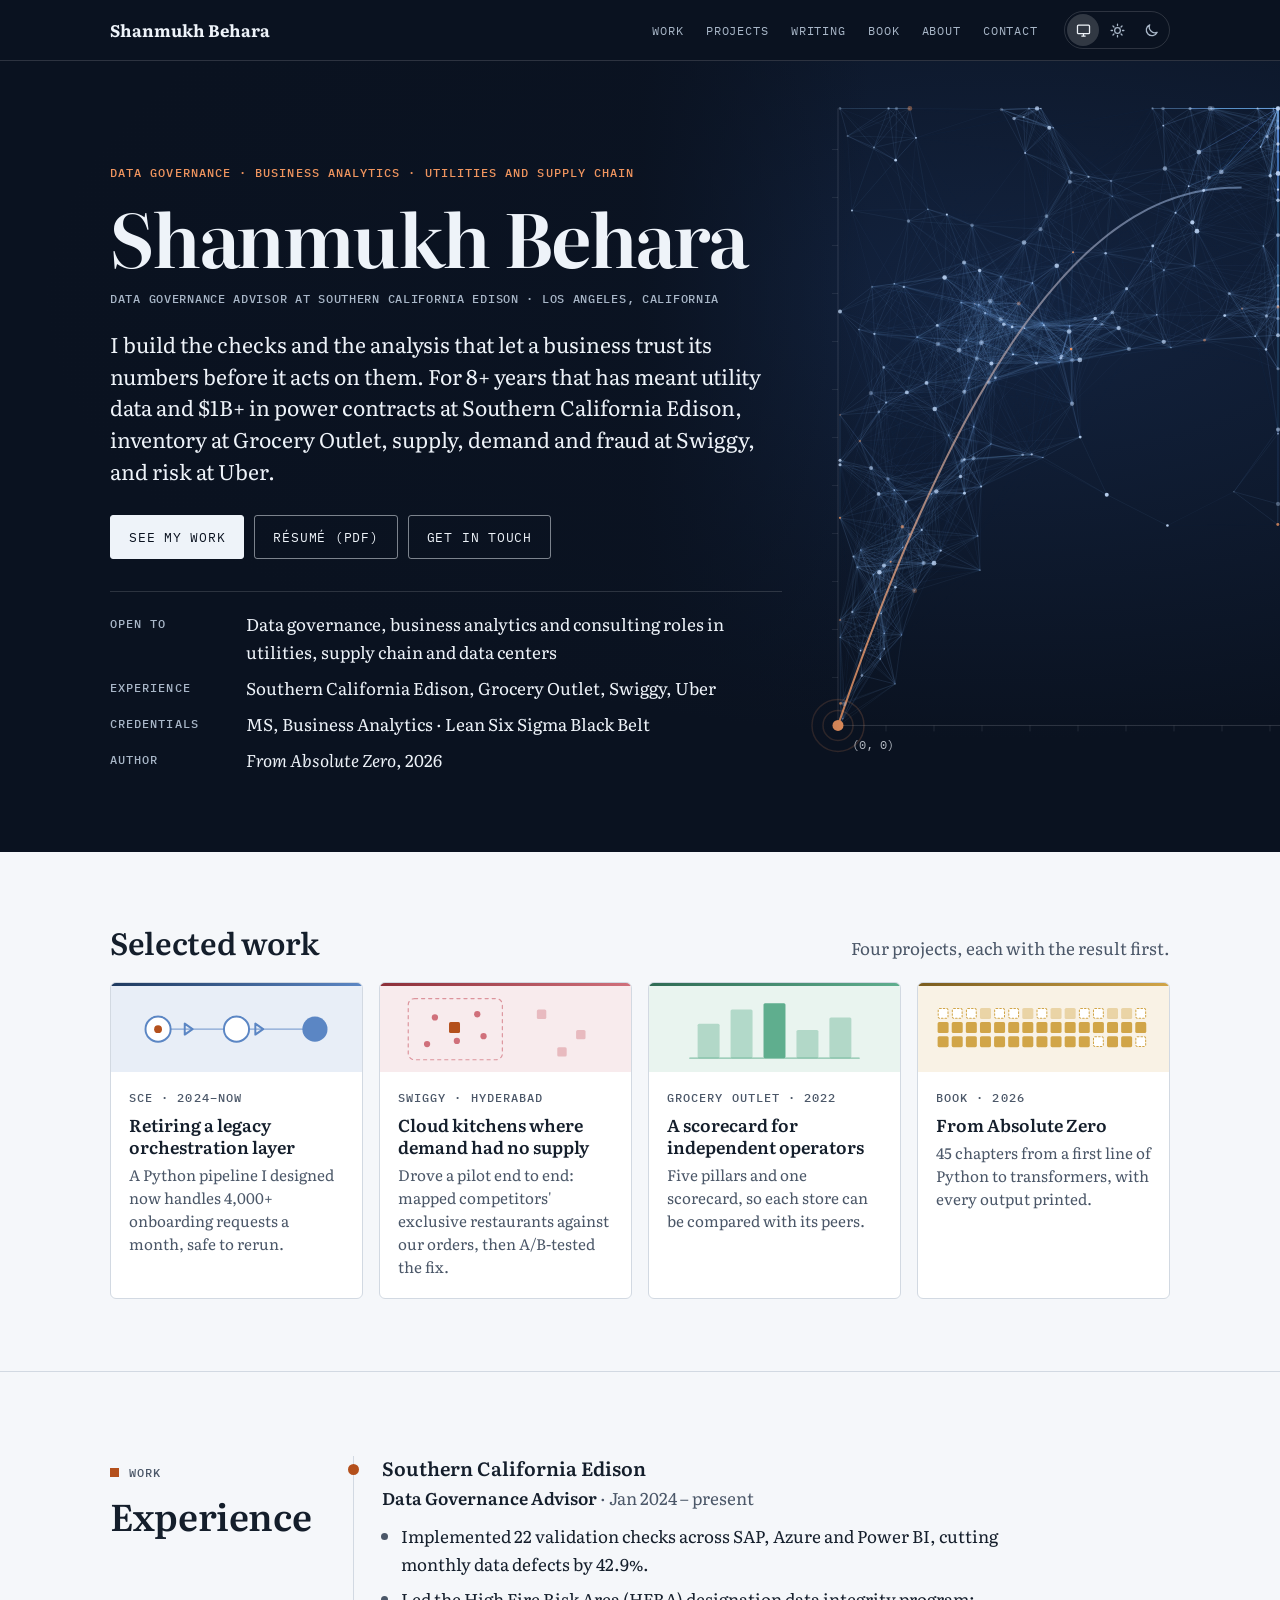
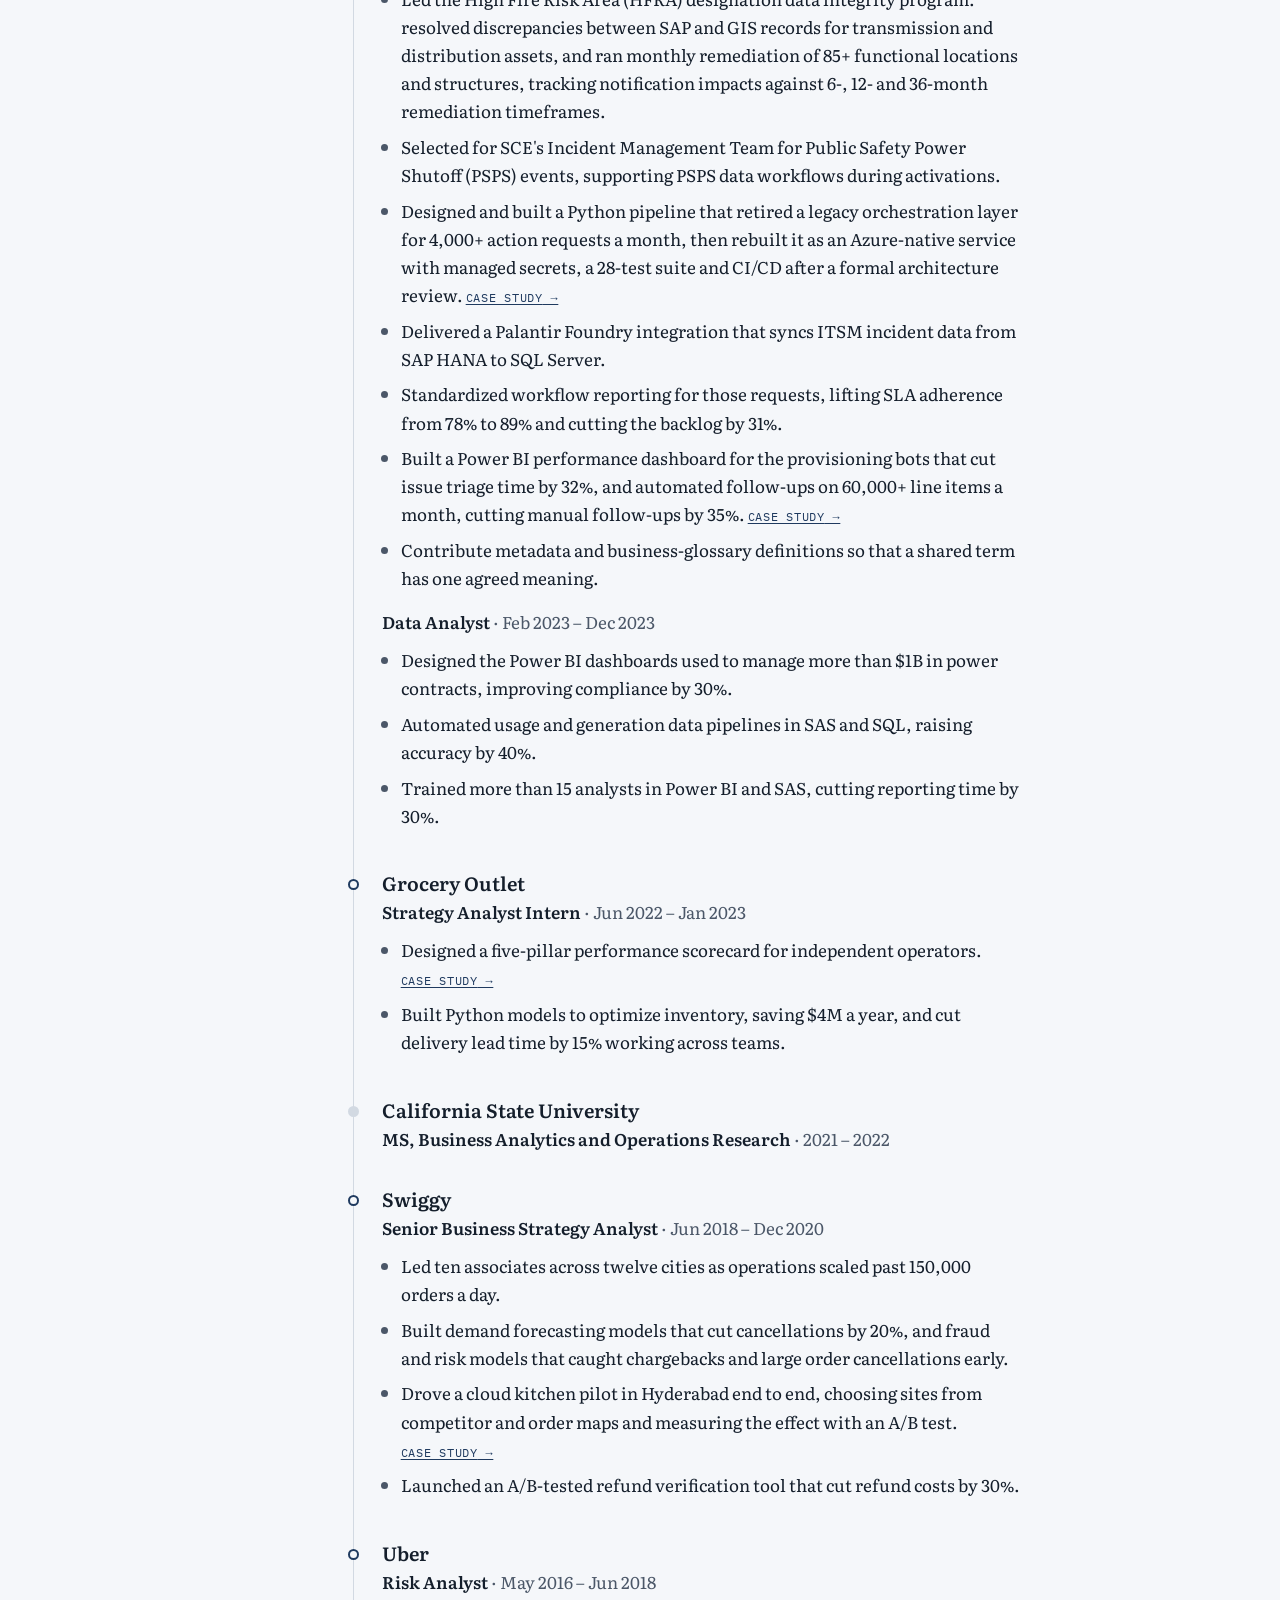
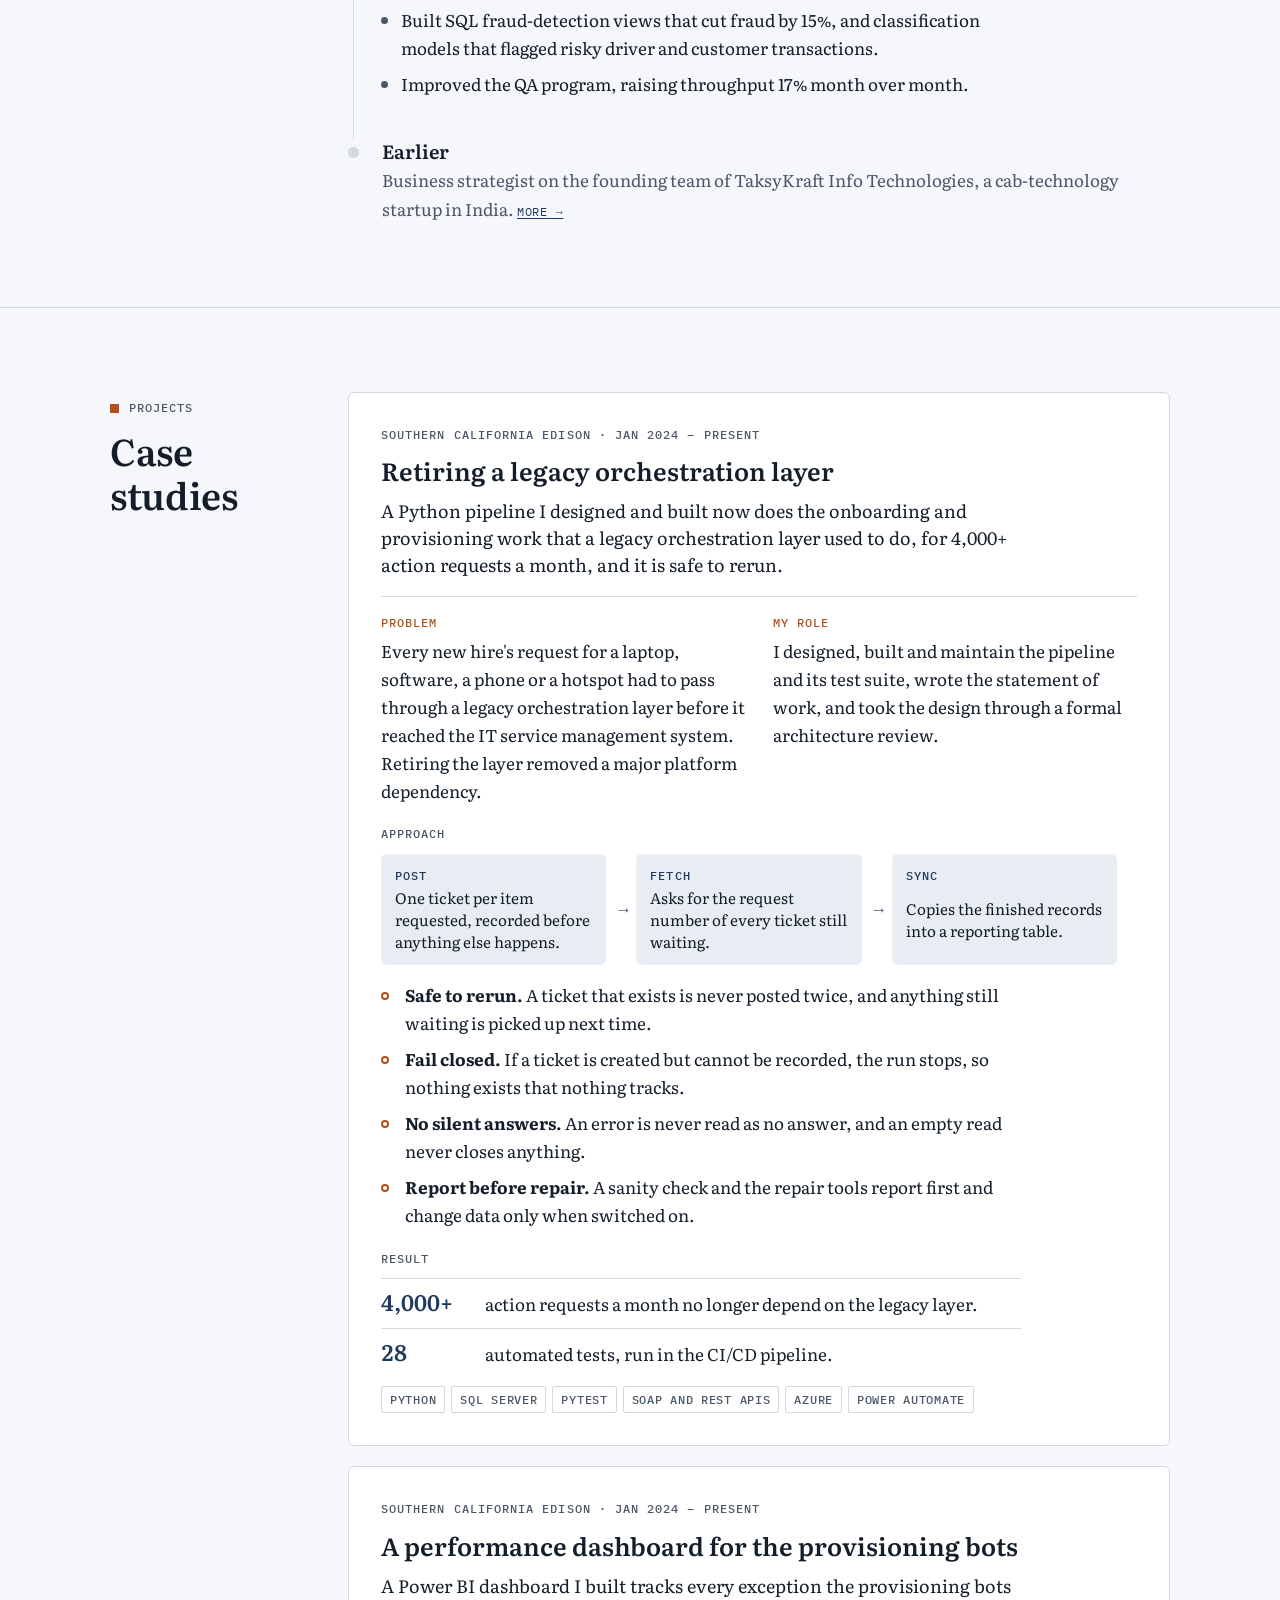
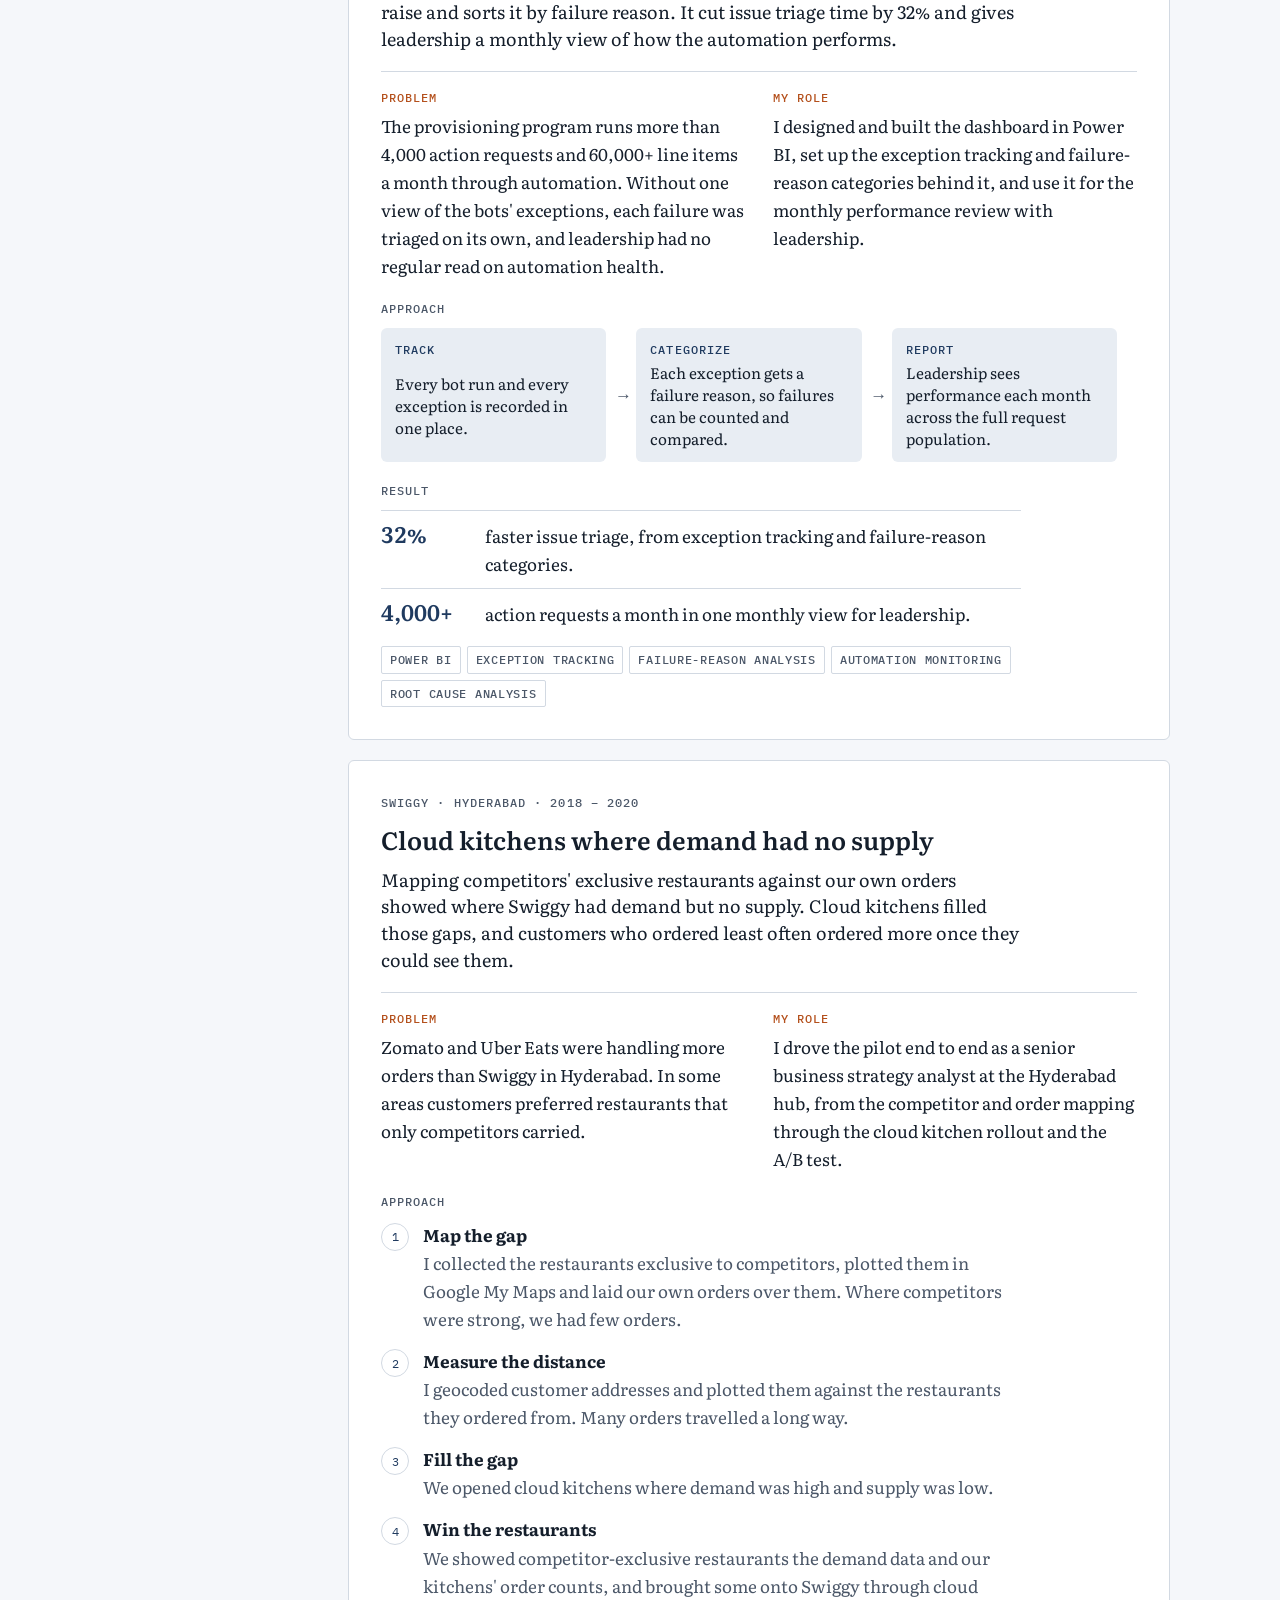
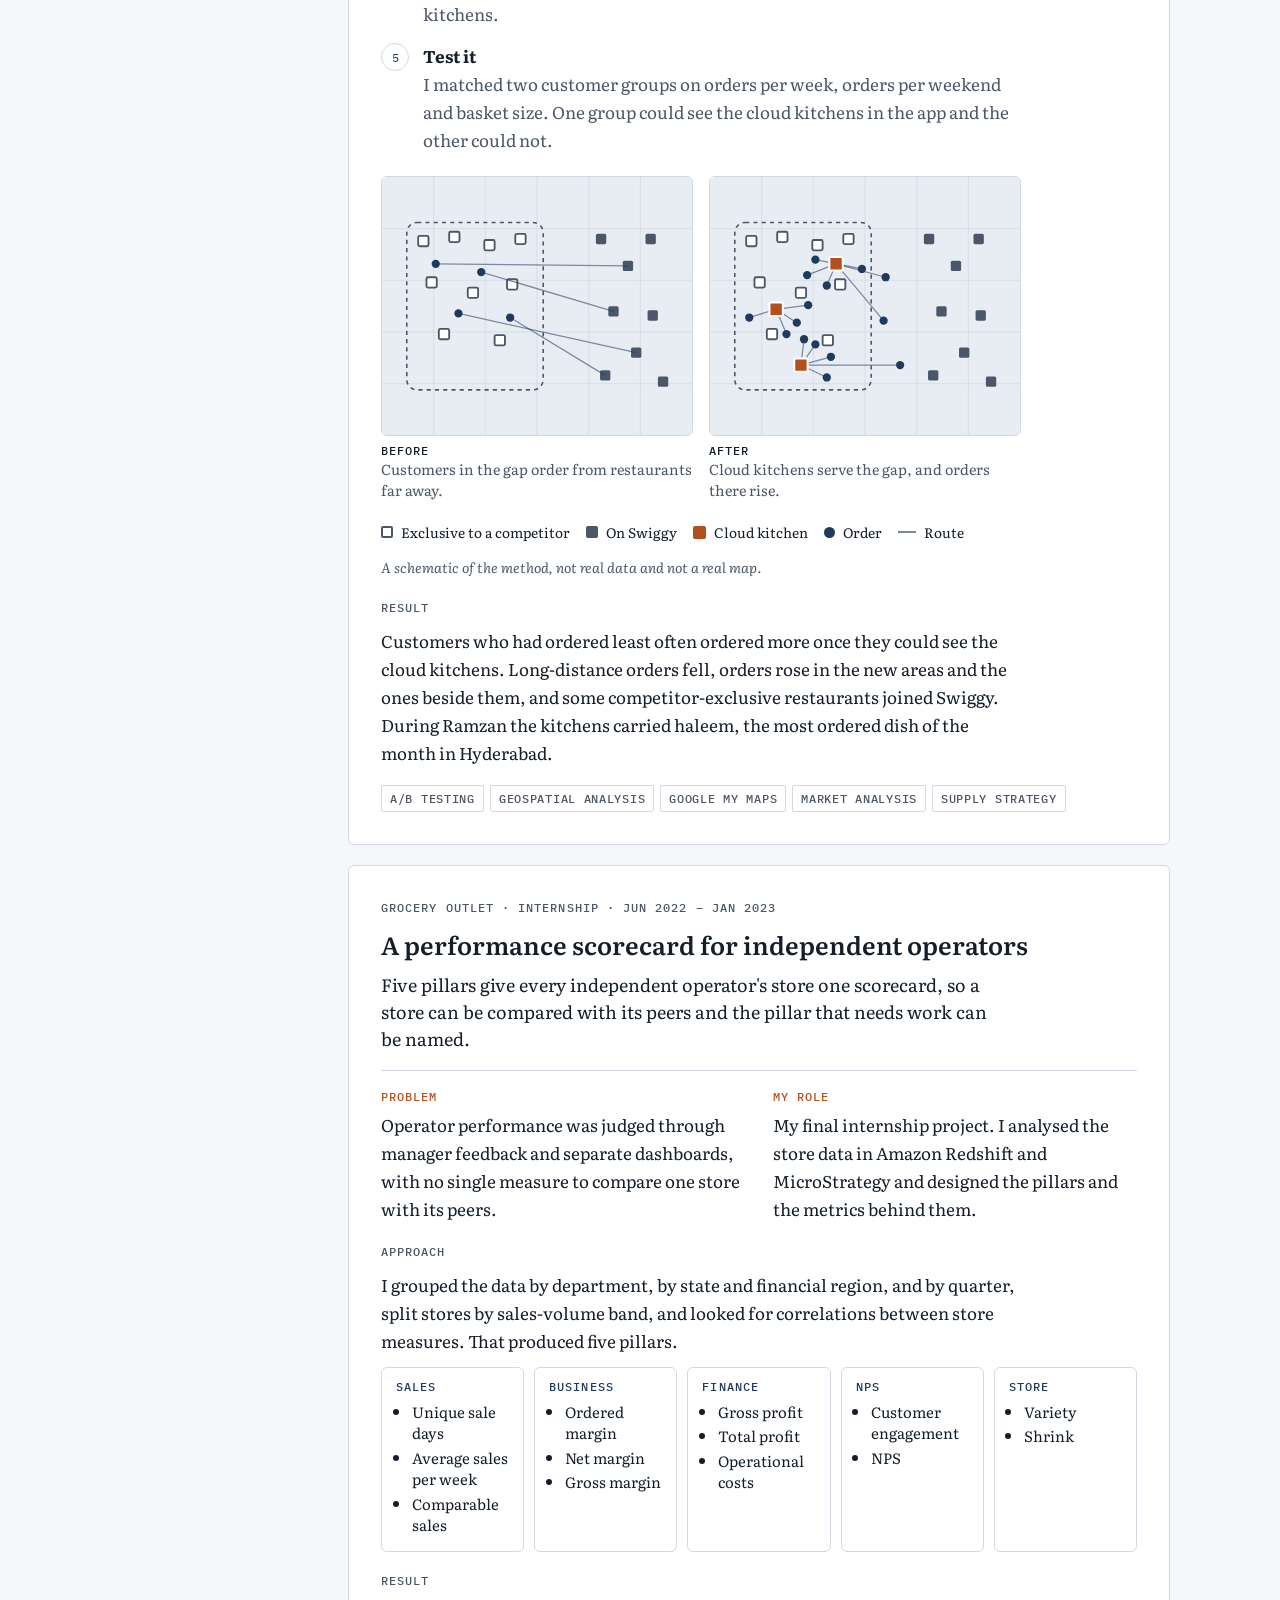
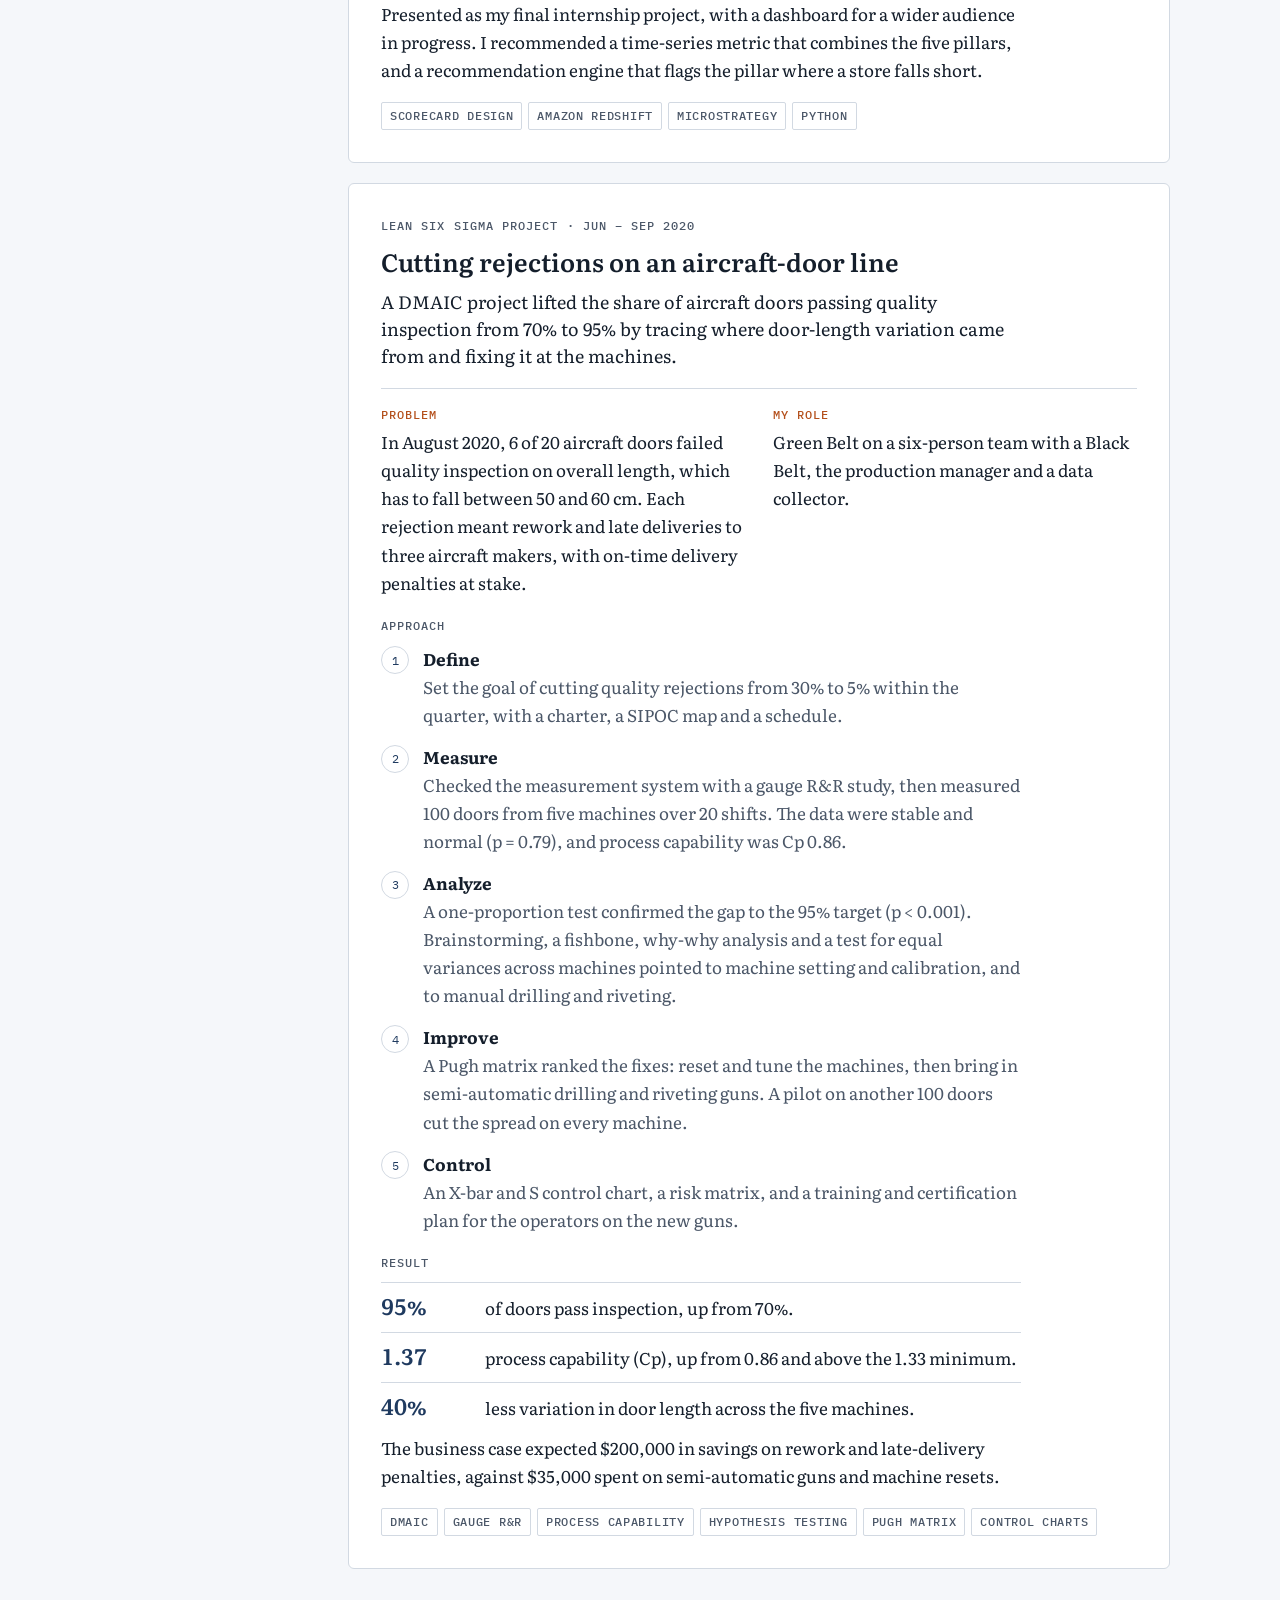
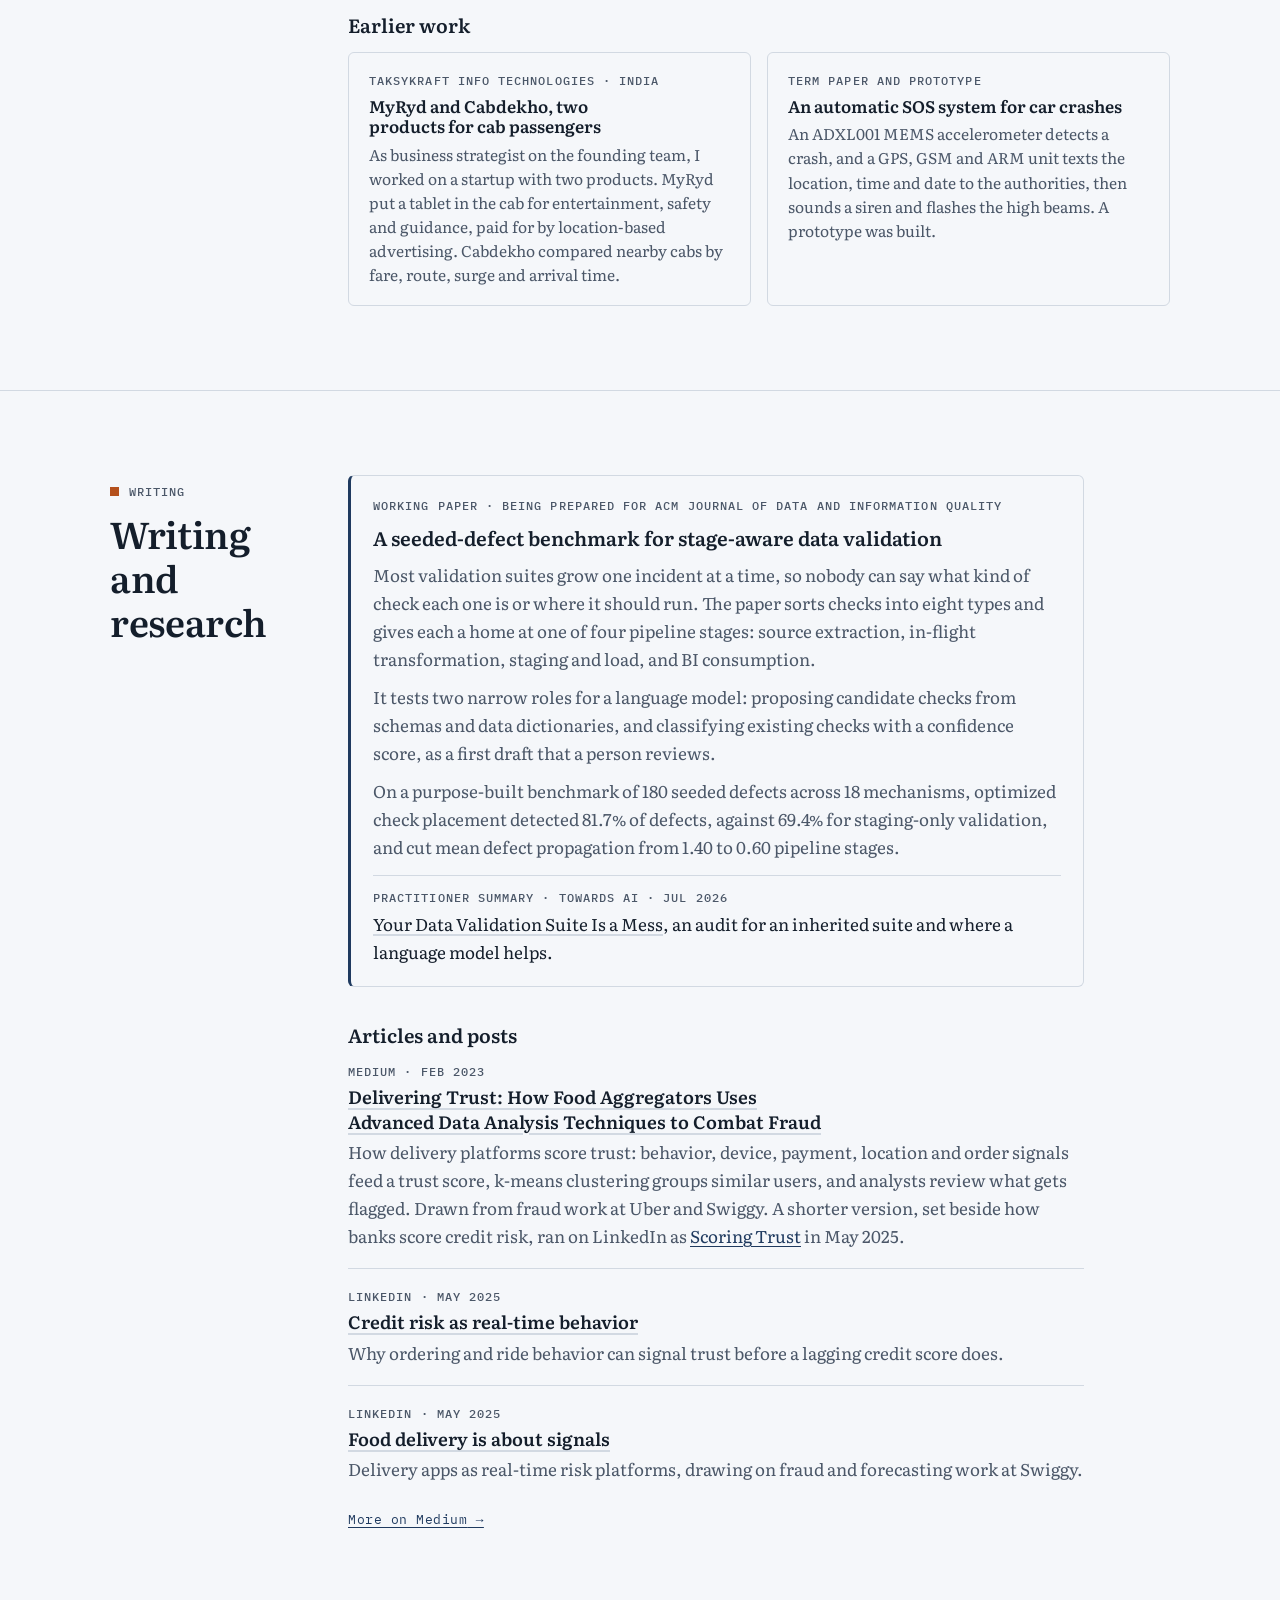
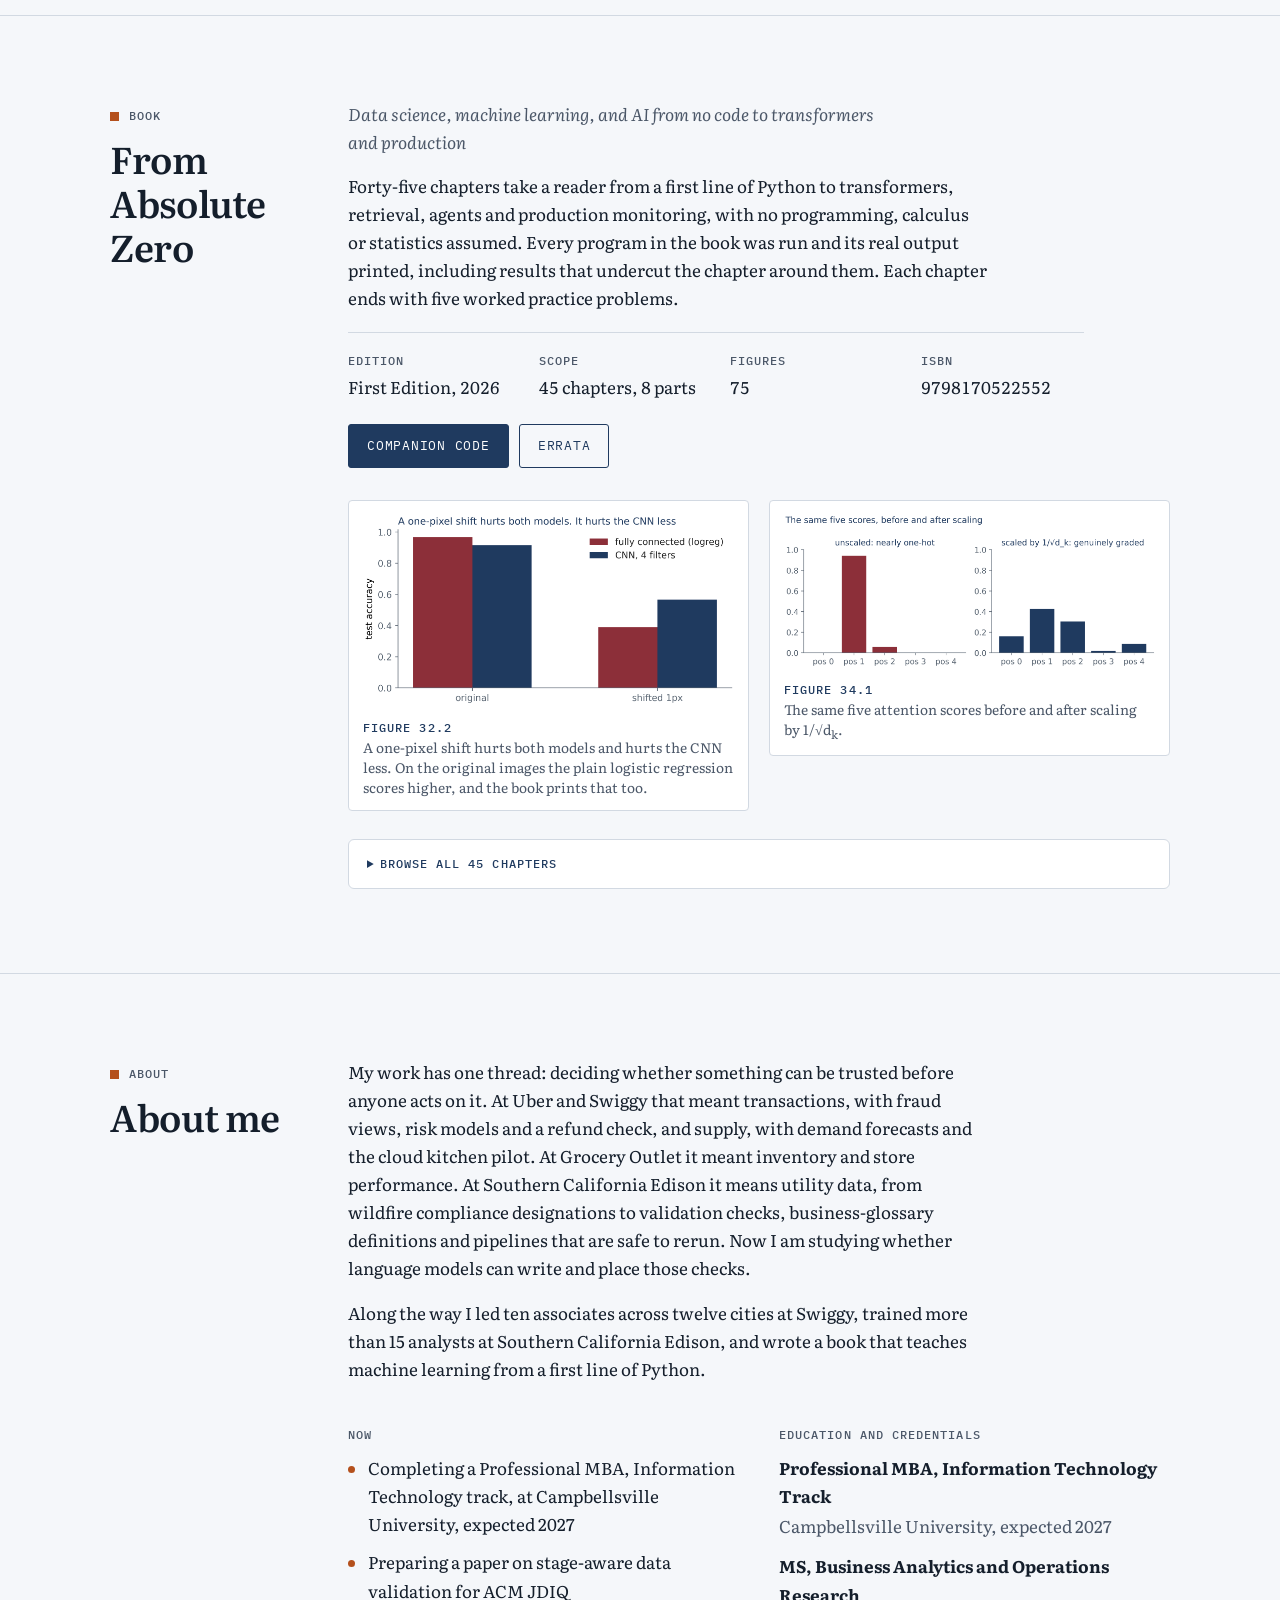
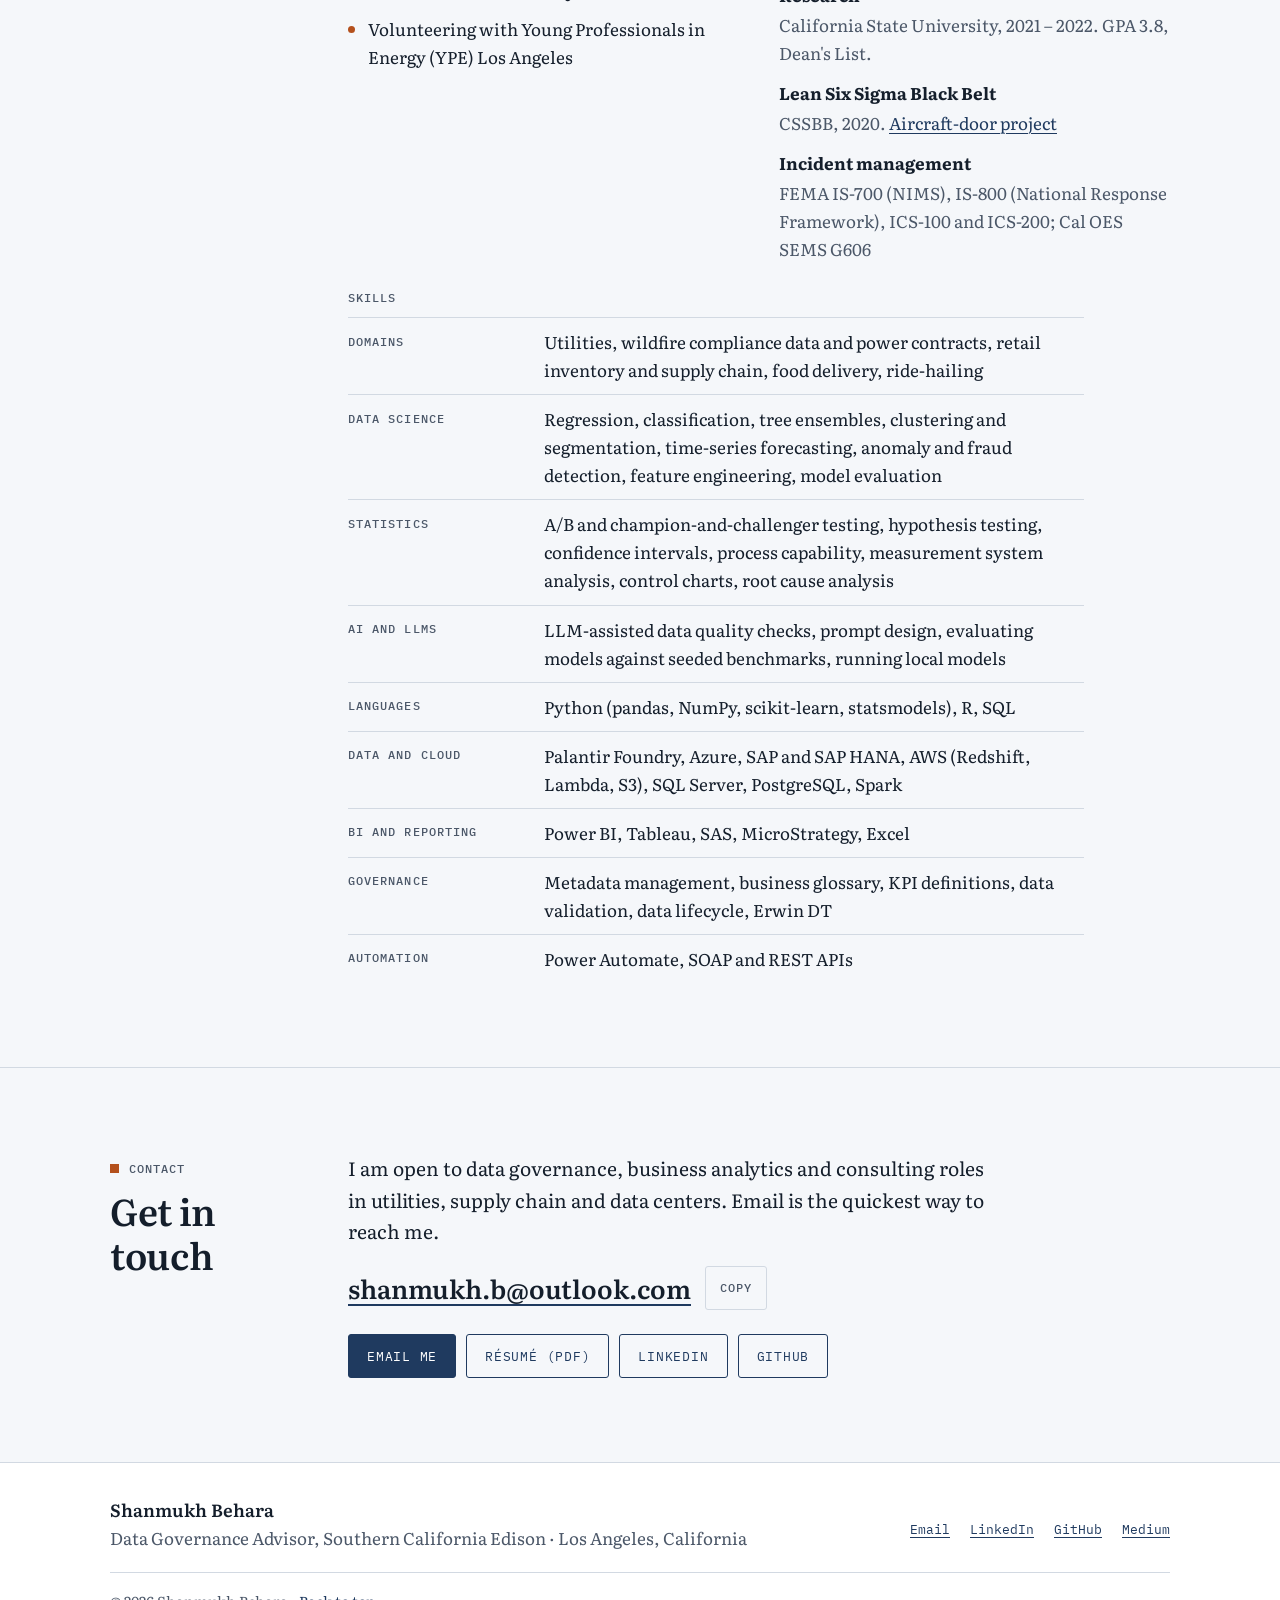
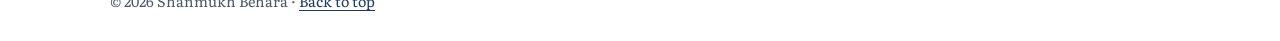
==== commit 8b808753: "Add the Lean Six Sigma aircraft-door project A DMAIC case study: doors passing inspection rose from " ====
--- a/index.html
+++ b/index.html
@@ -300,6 +300,32 @@
         <ul class="tags"><li class="tag">Scorecard design</li><li class="tag">Amazon Redshift</li><li class="tag">MicroStrategy</li><li class="tag">Python</li></ul>
       </article>
 
+      <article class="case" id="six-sigma">
+        <p class="meta">Lean Six Sigma project · Jun – Sep&nbsp;2020</p>
+        <h3>Cutting rejections on an aircraft-door line</h3>
+        <p class="finding">A DMAIC project lifted the share of aircraft doors passing quality inspection from 70% to 95% by tracing where door-length variation came from and fixing it at the machines.</p>
+        <dl class="case-facts">
+          <div><dt>Problem</dt><dd>In August 2020, 6 of 20 aircraft doors failed quality inspection on overall length, which has to fall between 50 and 60 cm. Each rejection meant rework and late deliveries to three aircraft makers, with on-time delivery penalties at stake.</dd></div>
+          <div><dt>My role</dt><dd>Green Belt on a six-person team with a Black Belt, the production manager and a data collector.</dd></div>
+        </dl>
+        <h4 class="kicker">Approach</h4>
+        <ol class="steps">
+          <li><div><strong>Define</strong><span>Set the goal of cutting quality rejections from 30% to 5% within the quarter, with a charter, a SIPOC map and a schedule.</span></div></li>
+          <li><div><strong>Measure</strong><span>Checked the measurement system with a gauge R&amp;R study, then measured 100 doors from five machines over 20 shifts. The data were stable and normal (p = 0.79), and process capability was Cp 0.86.</span></div></li>
+          <li><div><strong>Analyze</strong><span>A one-proportion test confirmed the gap to the 95% target (p &lt; 0.001). Brainstorming, a fishbone, why-why analysis and a test for equal variances across machines pointed to machine setting and calibration, and to manual drilling and riveting.</span></div></li>
+          <li><div><strong>Improve</strong><span>A Pugh matrix ranked the fixes: reset and tune the machines, then bring in semi-automatic drilling and riveting guns. A pilot on another 100 doors cut the spread on every machine.</span></div></li>
+          <li><div><strong>Control</strong><span>An X-bar and S control chart, a risk matrix, and a training and certification plan for the operators on the new guns.</span></div></li>
+        </ol>
+        <h4 class="kicker">Result</h4>
+        <ul class="results">
+          <li><strong>95%</strong><span>of doors pass inspection, up from 70%.</span></li>
+          <li><strong>1.37</strong><span>process capability (Cp), up from 0.86 and above the 1.33 minimum.</span></li>
+          <li><strong>40%</strong><span>less variation in door length across the five machines.</span></li>
+        </ul>
+        <p class="detail">The business case expected $200,000 in savings on rework and late-delivery penalties, against $35,000 spent on semi-automatic guns and machine resets.</p>
+        <ul class="tags"><li class="tag">DMAIC</li><li class="tag">Gauge R&amp;R</li><li class="tag">Process capability</li><li class="tag">Hypothesis testing</li><li class="tag">Pugh matrix</li><li class="tag">Control charts</li></ul>
+      </article>
+
       <h3 class="subhead" id="earlier">Earlier work</h3>
       <div class="earlier">
         <article class="mini-case">
@@ -508,7 +534,7 @@
           <ul class="edu">
             <li><strong>Professional MBA, Information Technology Track</strong><span>Campbellsville University, expected 2027</span></li>
             <li><strong>MS, Business Analytics and Operations Research</strong><span>California State University, 2021 – 2022. GPA 3.8, Dean's List.</span></li>
-            <li><strong>Lean Six Sigma Black Belt</strong><span>CSSBB, 2020</span></li>
+            <li><strong>Lean Six Sigma Black Belt</strong><span>CSSBB, 2020. <a href="#six-sigma">Aircraft-door project</a></span></li>
             <li><strong>Incident management</strong><span>FEMA IS-700 (NIMS), IS-800 (National Response Framework), ICS-100 and ICS-200; Cal OES SEMS G606</span></li>
           </ul>
         </div>
@@ -517,7 +543,7 @@
       <dl class="skills">
         <div><dt>Domains</dt><dd>Utilities, wildfire compliance data and power contracts, retail inventory and supply chain, food delivery, ride-hailing</dd></div>
         <div><dt>Data science</dt><dd>Regression, classification, tree ensembles, clustering and segmentation, time-series forecasting, anomaly and fraud detection, feature engineering, model evaluation</dd></div>
-        <div><dt>Statistics</dt><dd>A/B and champion-and-challenger testing, hypothesis testing, confidence intervals, root cause analysis</dd></div>
+        <div><dt>Statistics</dt><dd>A/B and champion-and-challenger testing, hypothesis testing, confidence intervals, process capability, measurement system analysis, control charts, root cause analysis</dd></div>
         <div><dt>AI and LLMs</dt><dd>LLM-assisted data quality checks, prompt design, evaluating models against seeded benchmarks, running local models</dd></div>
         <div><dt>Languages</dt><dd>Python (pandas, NumPy, scikit-learn, statsmodels), R, SQL</dd></div>
         <div><dt>Data and cloud</dt><dd>Palantir Foundry, Azure, SAP and SAP HANA, AWS (Redshift, Lambda, S3), SQL Server, PostgreSQL, Spark</dd></div>
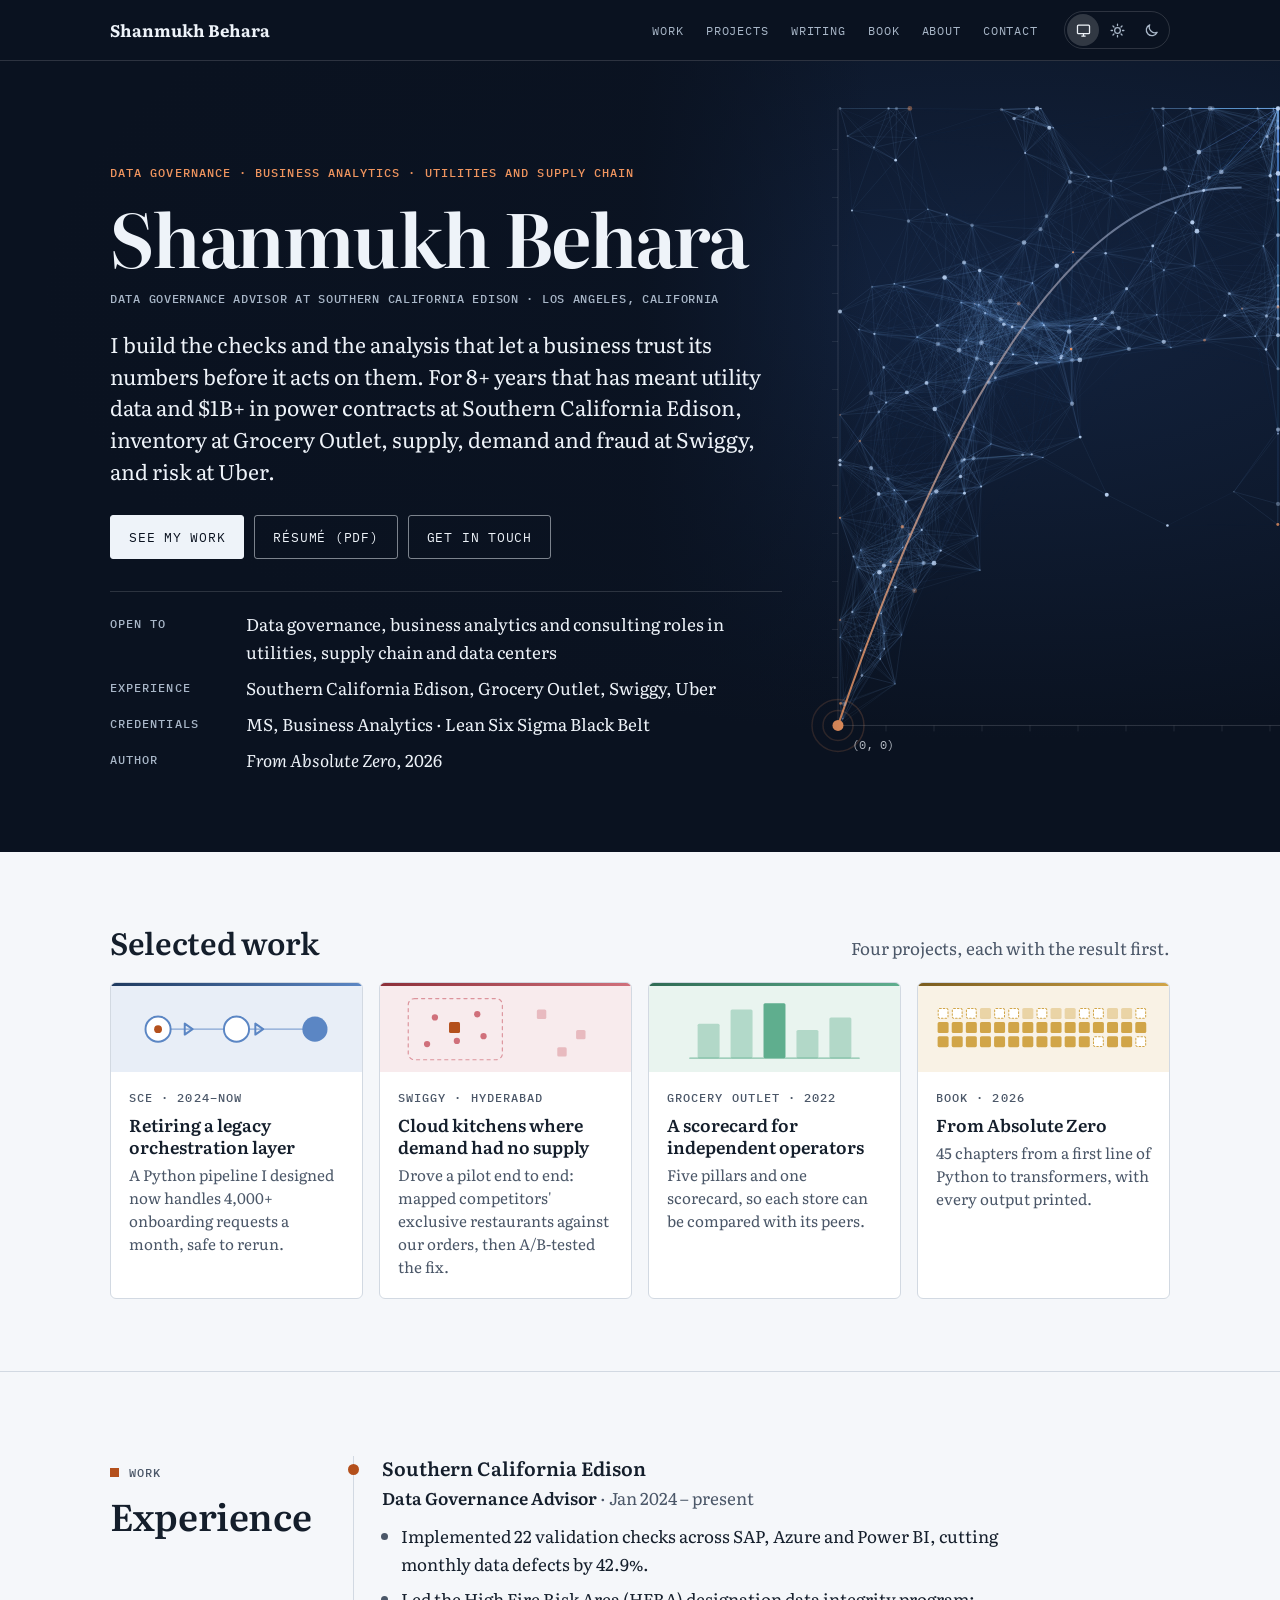
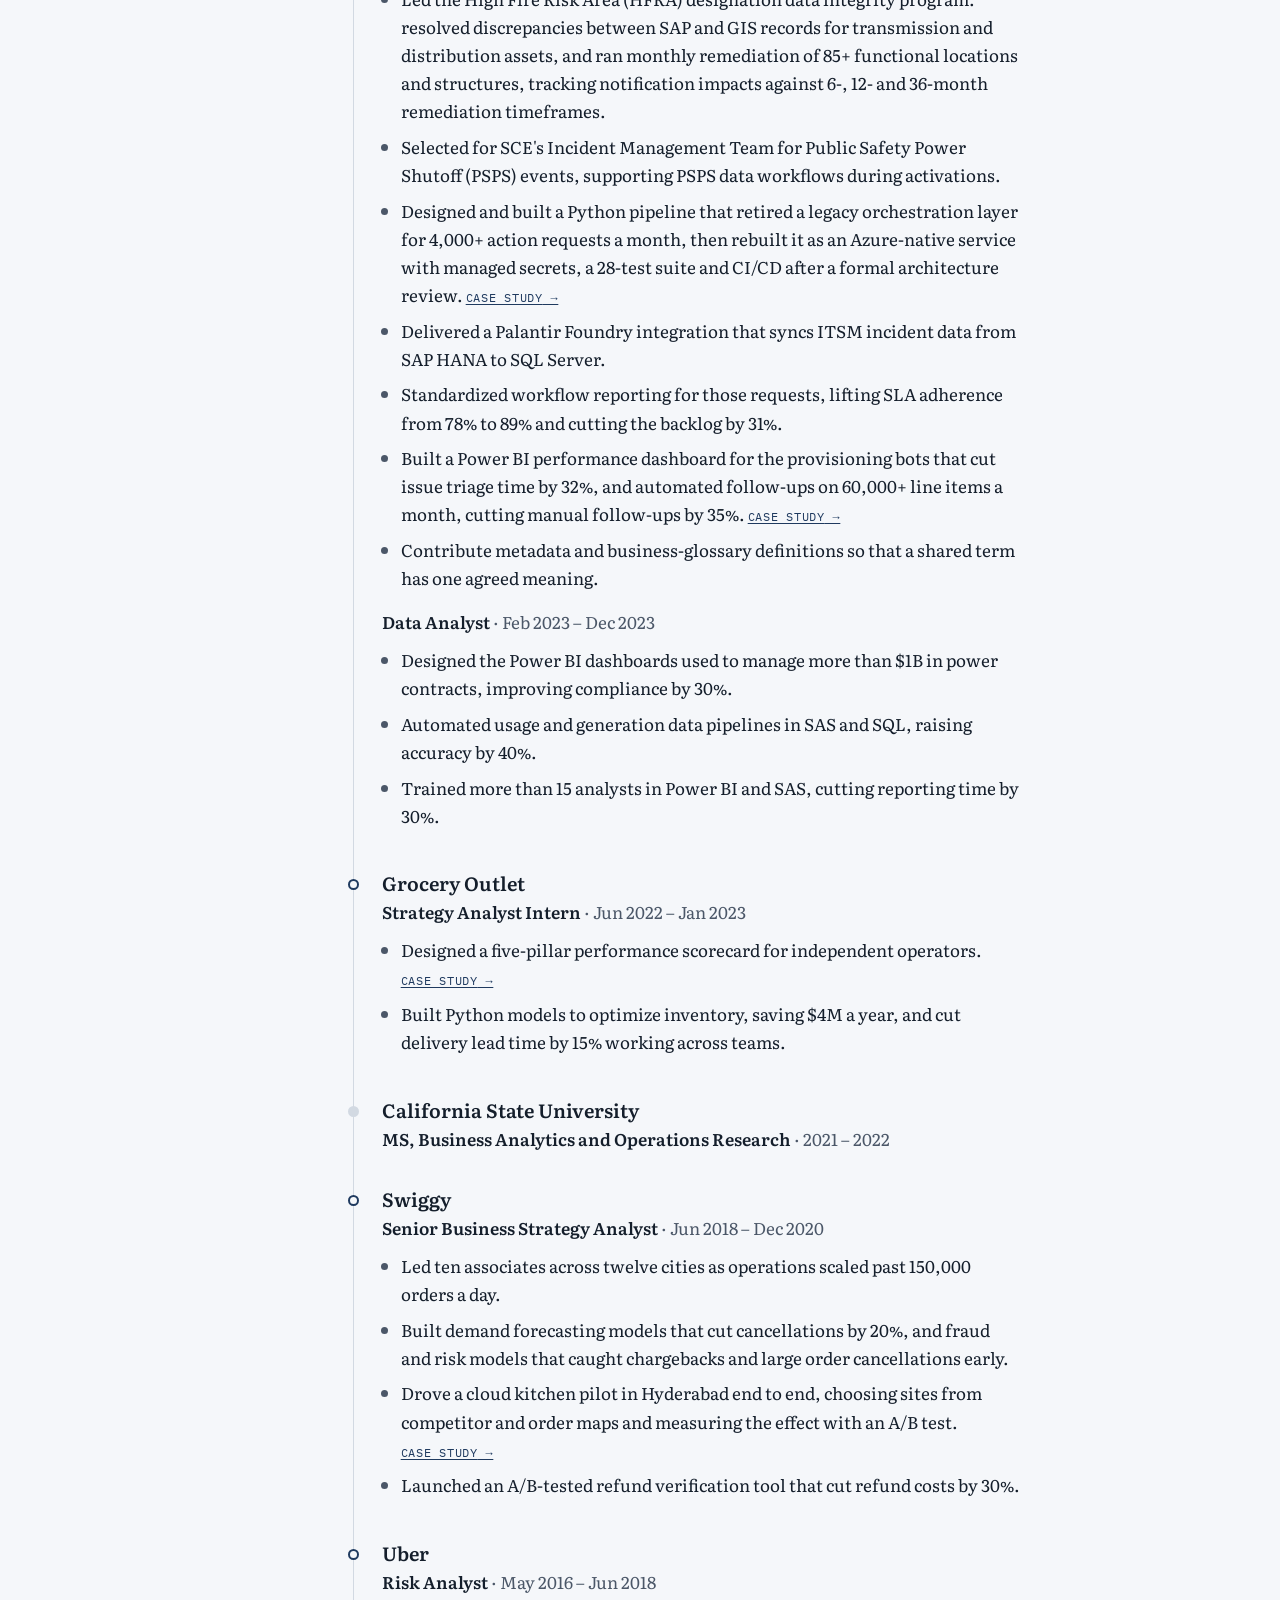
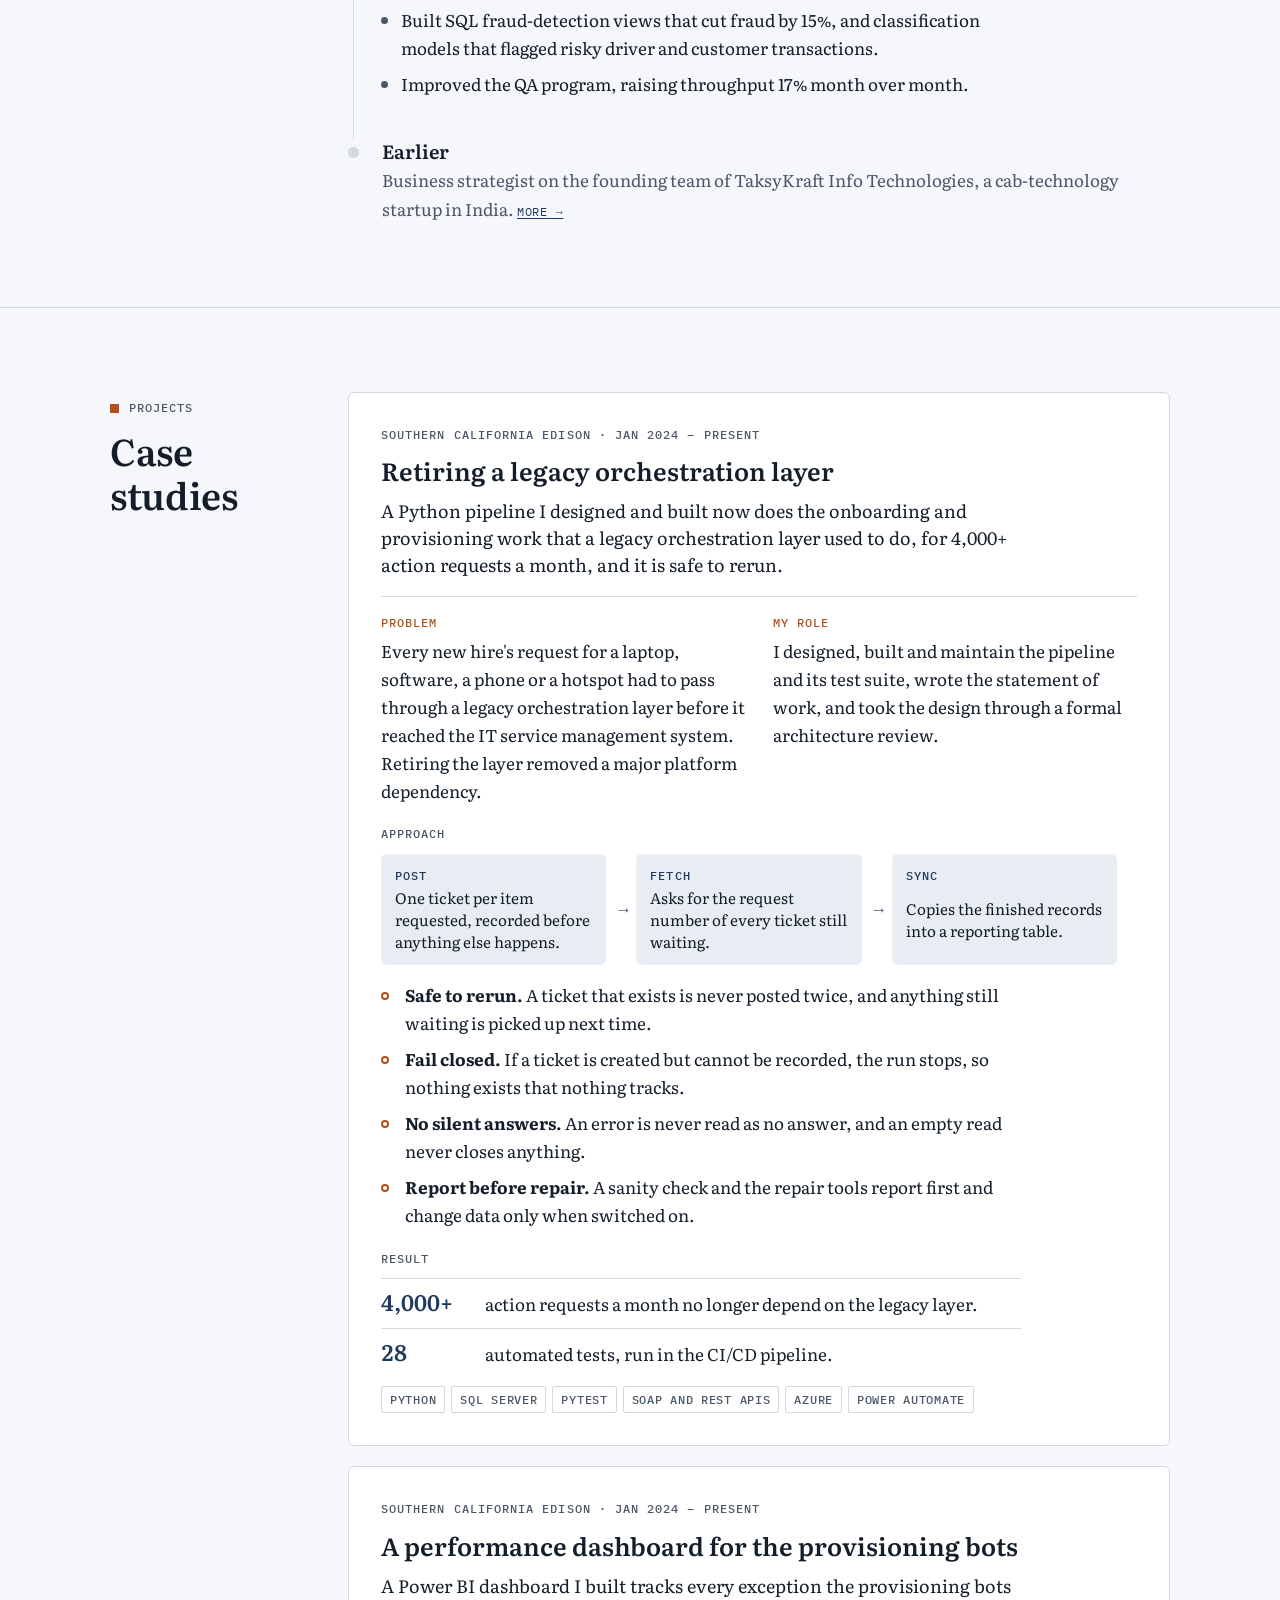
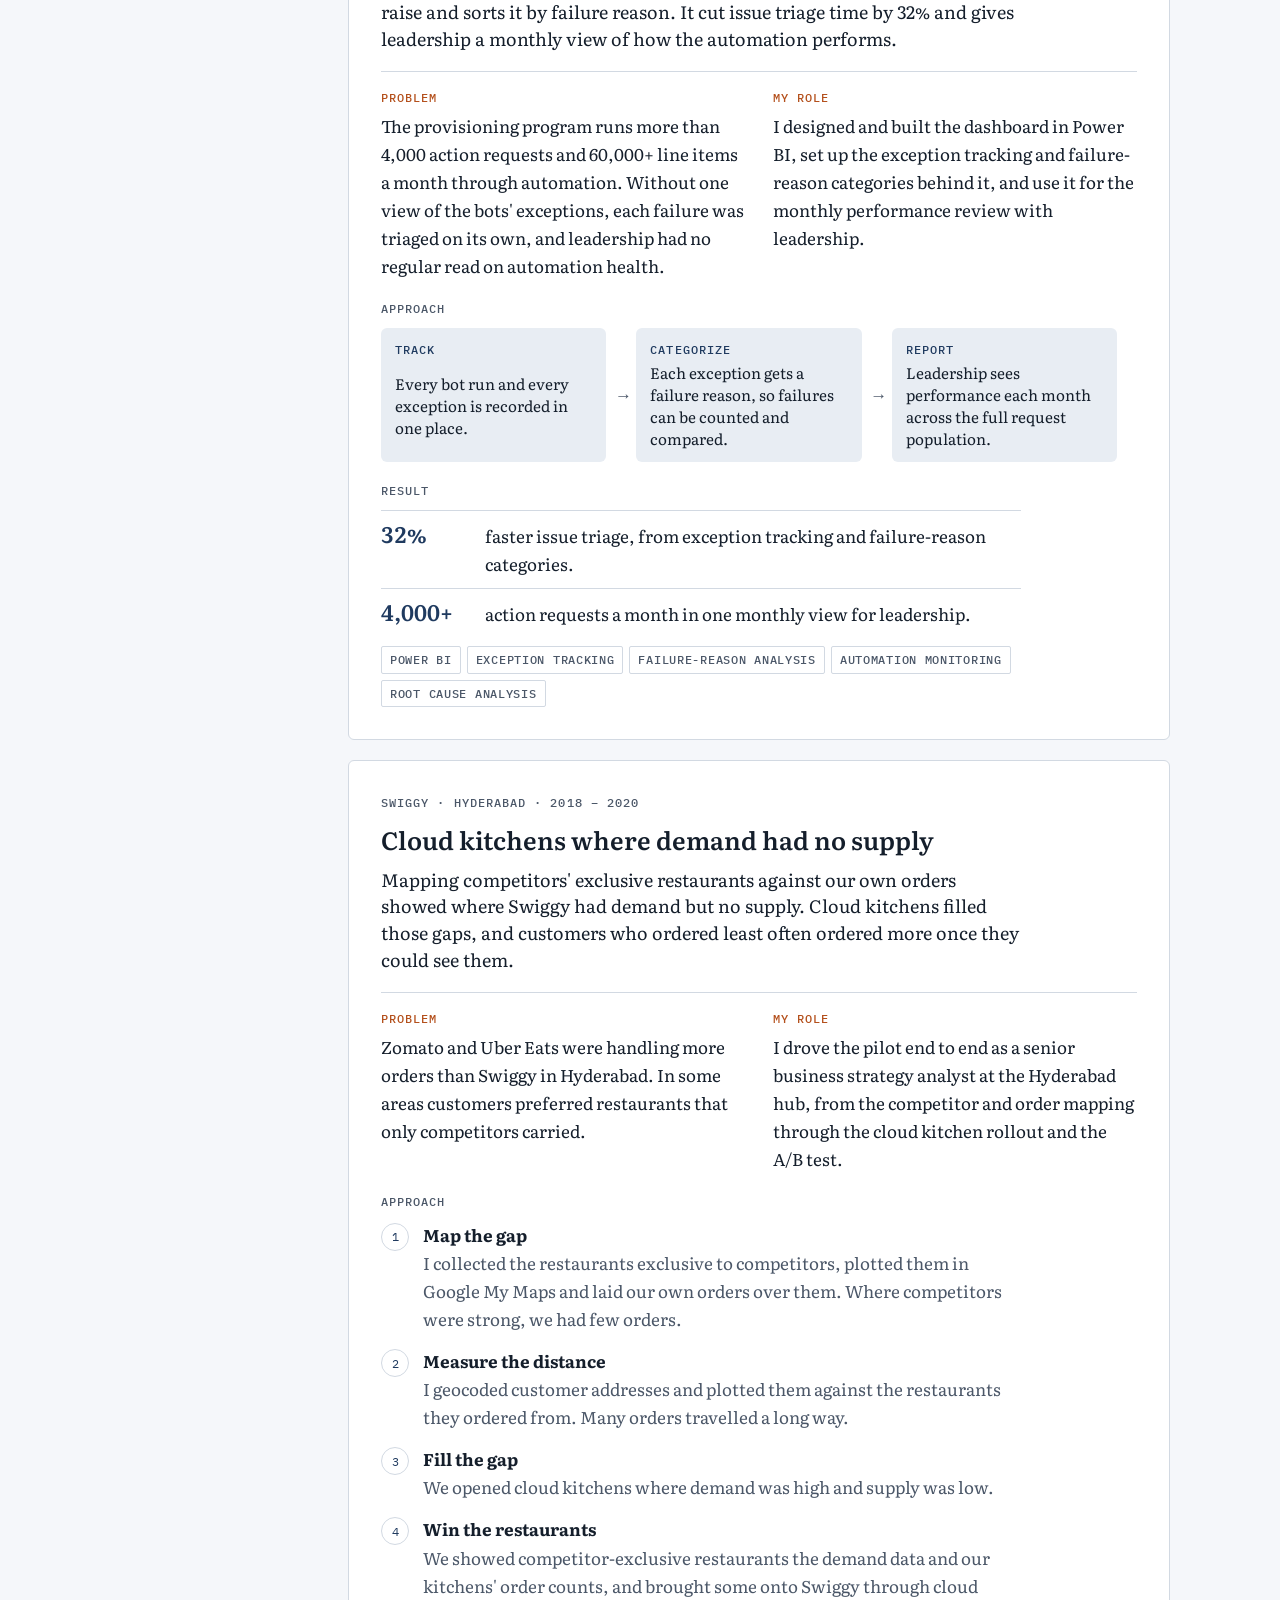
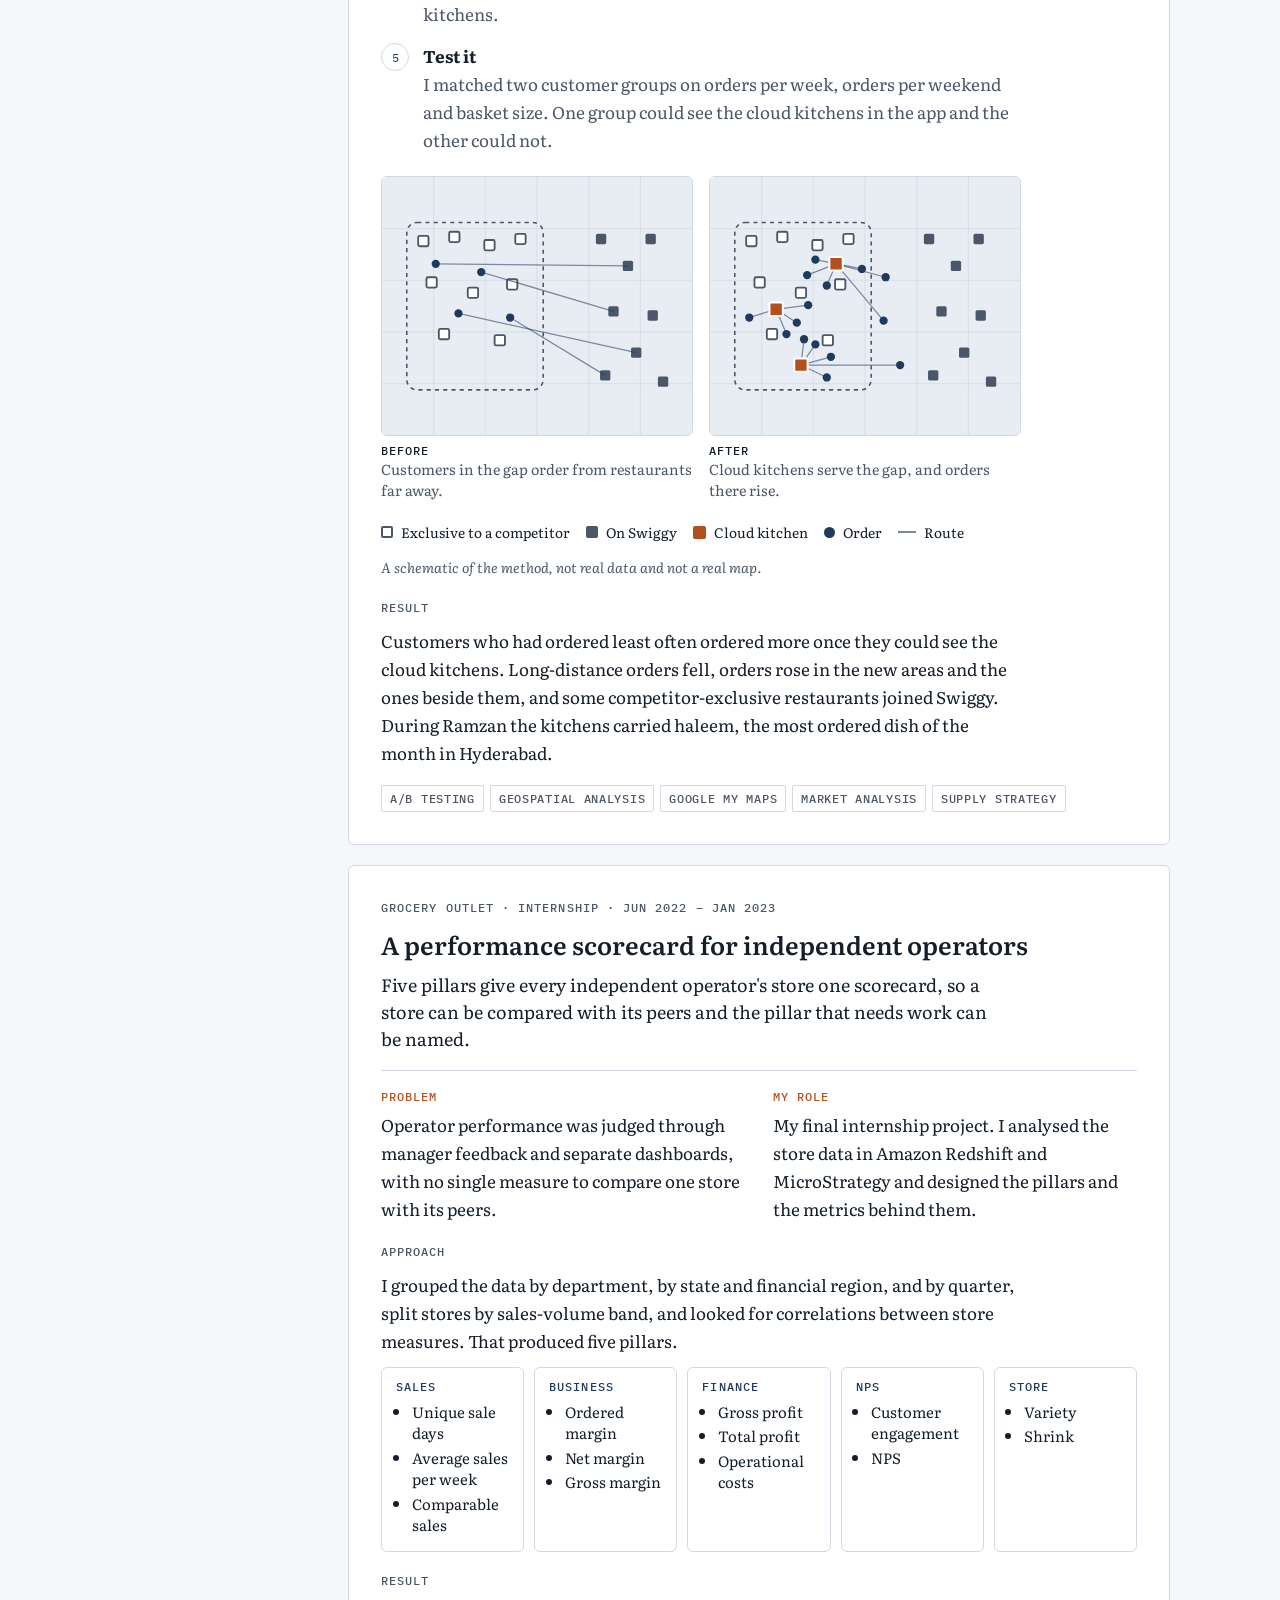
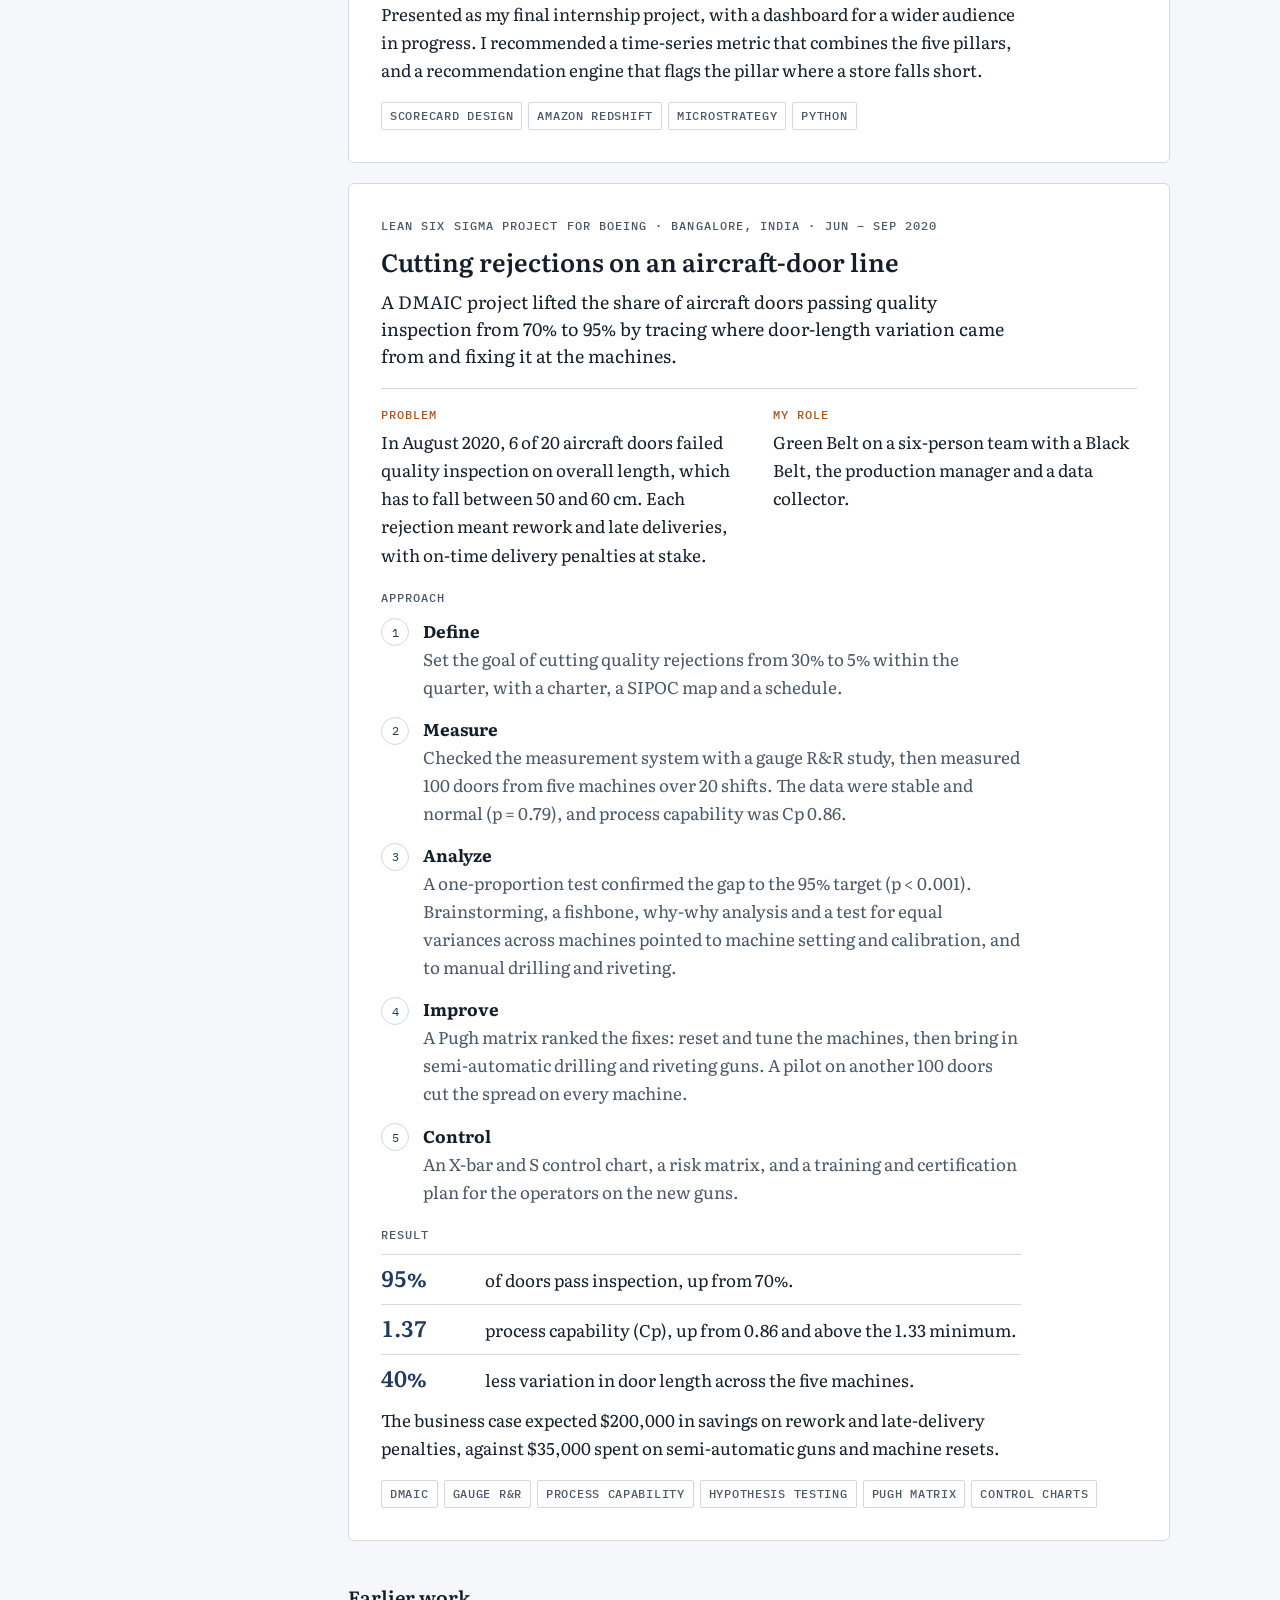
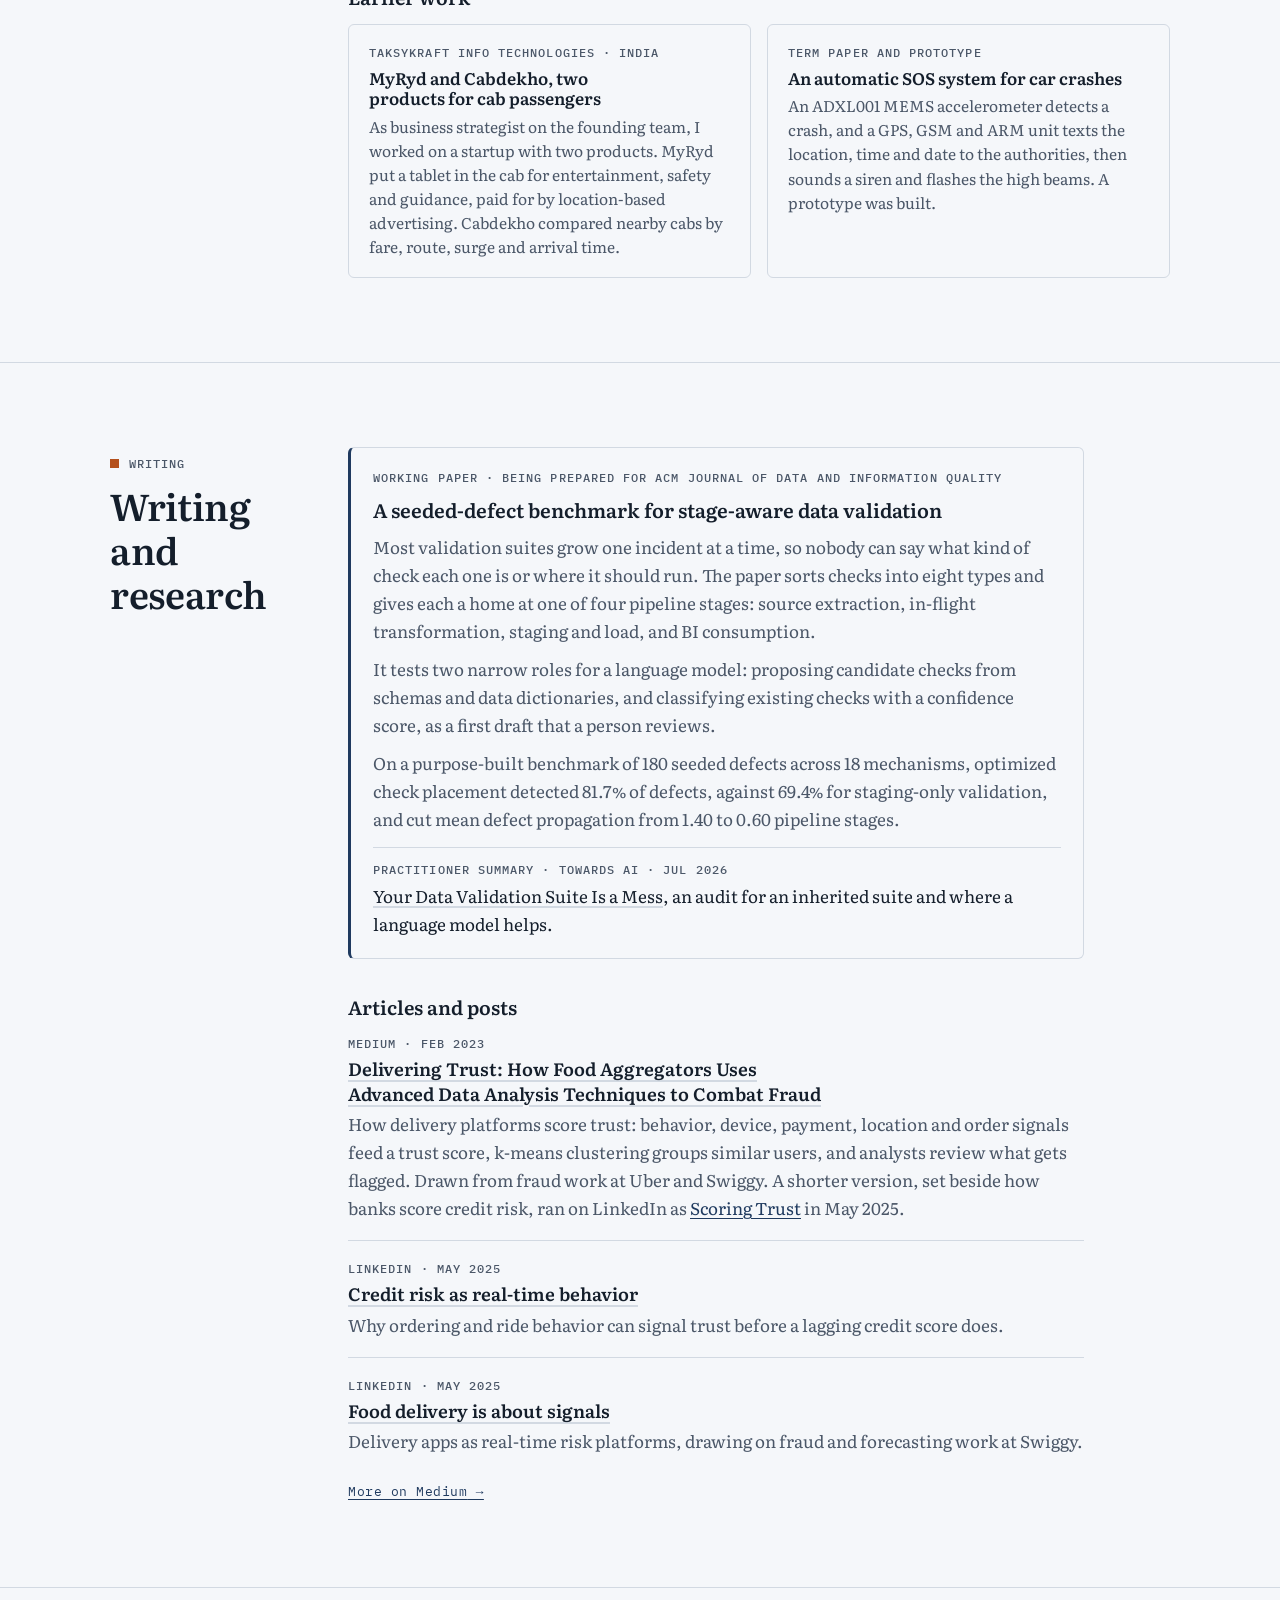
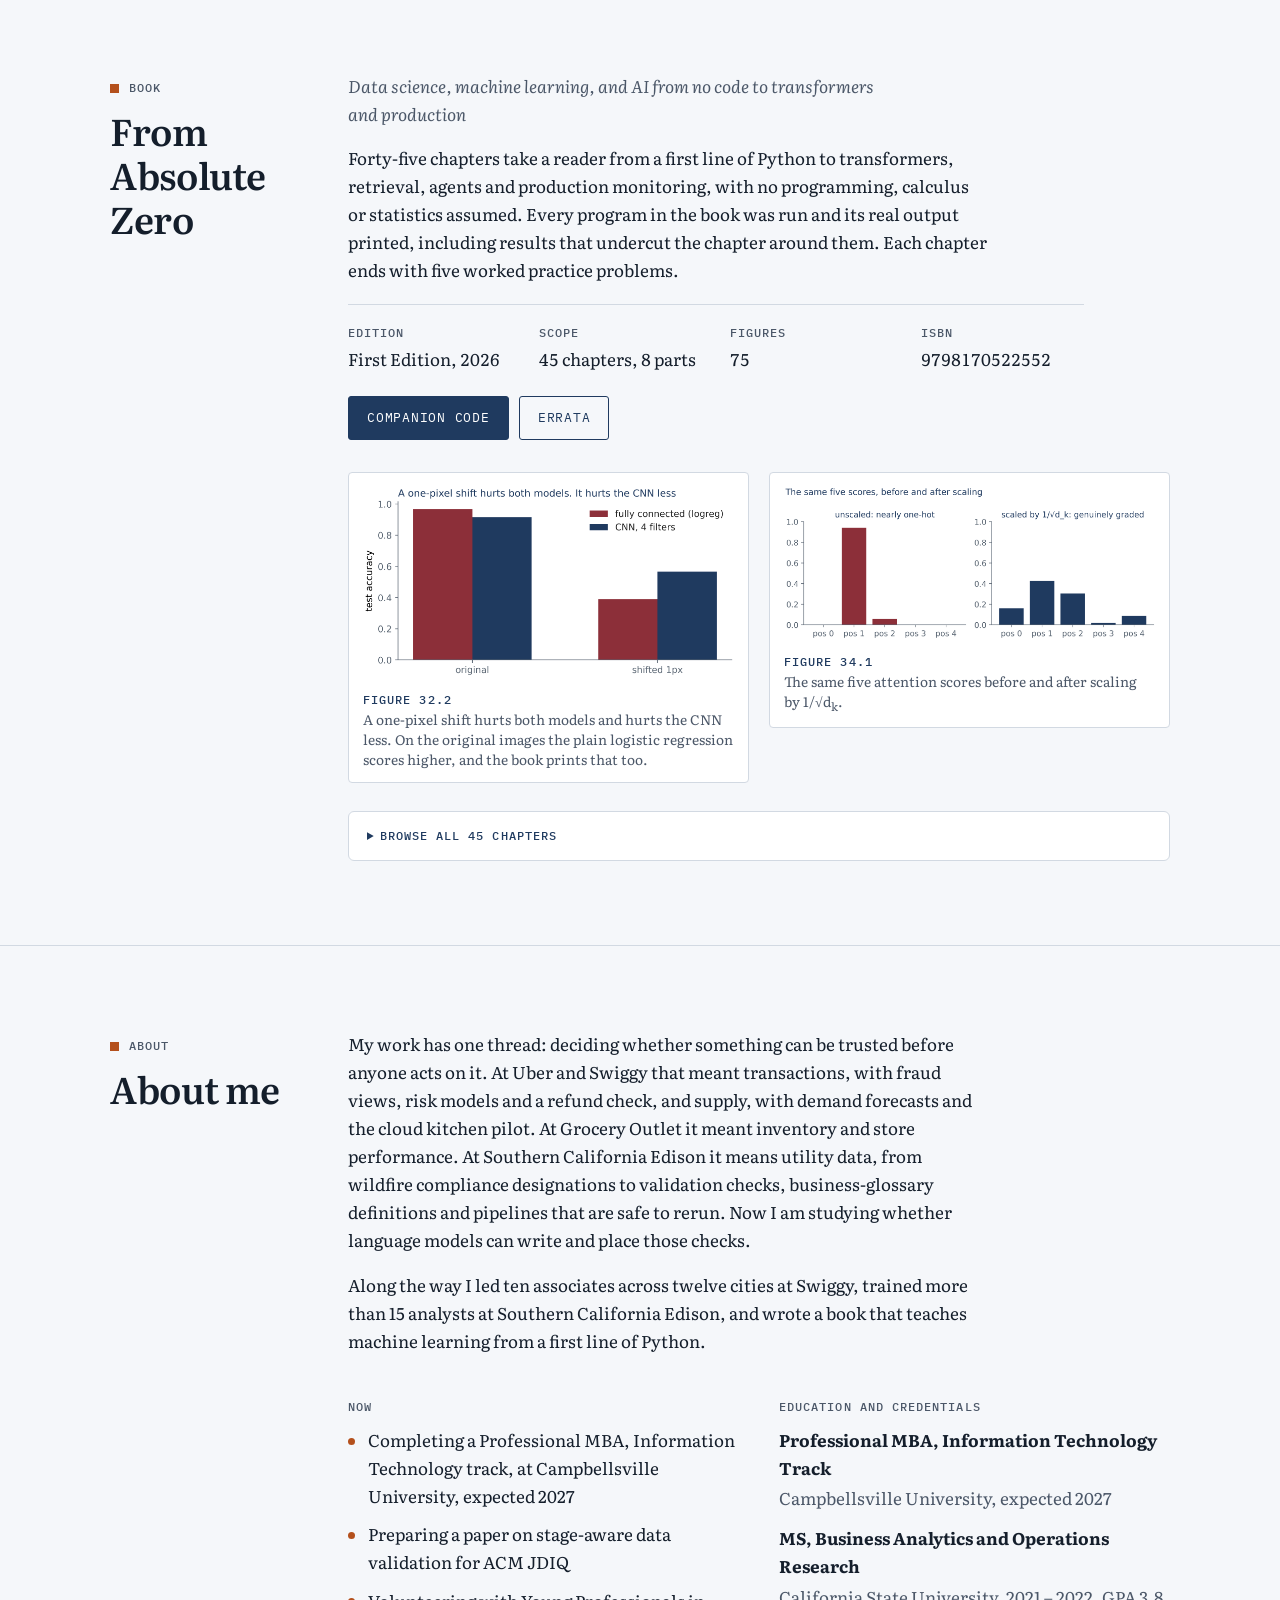
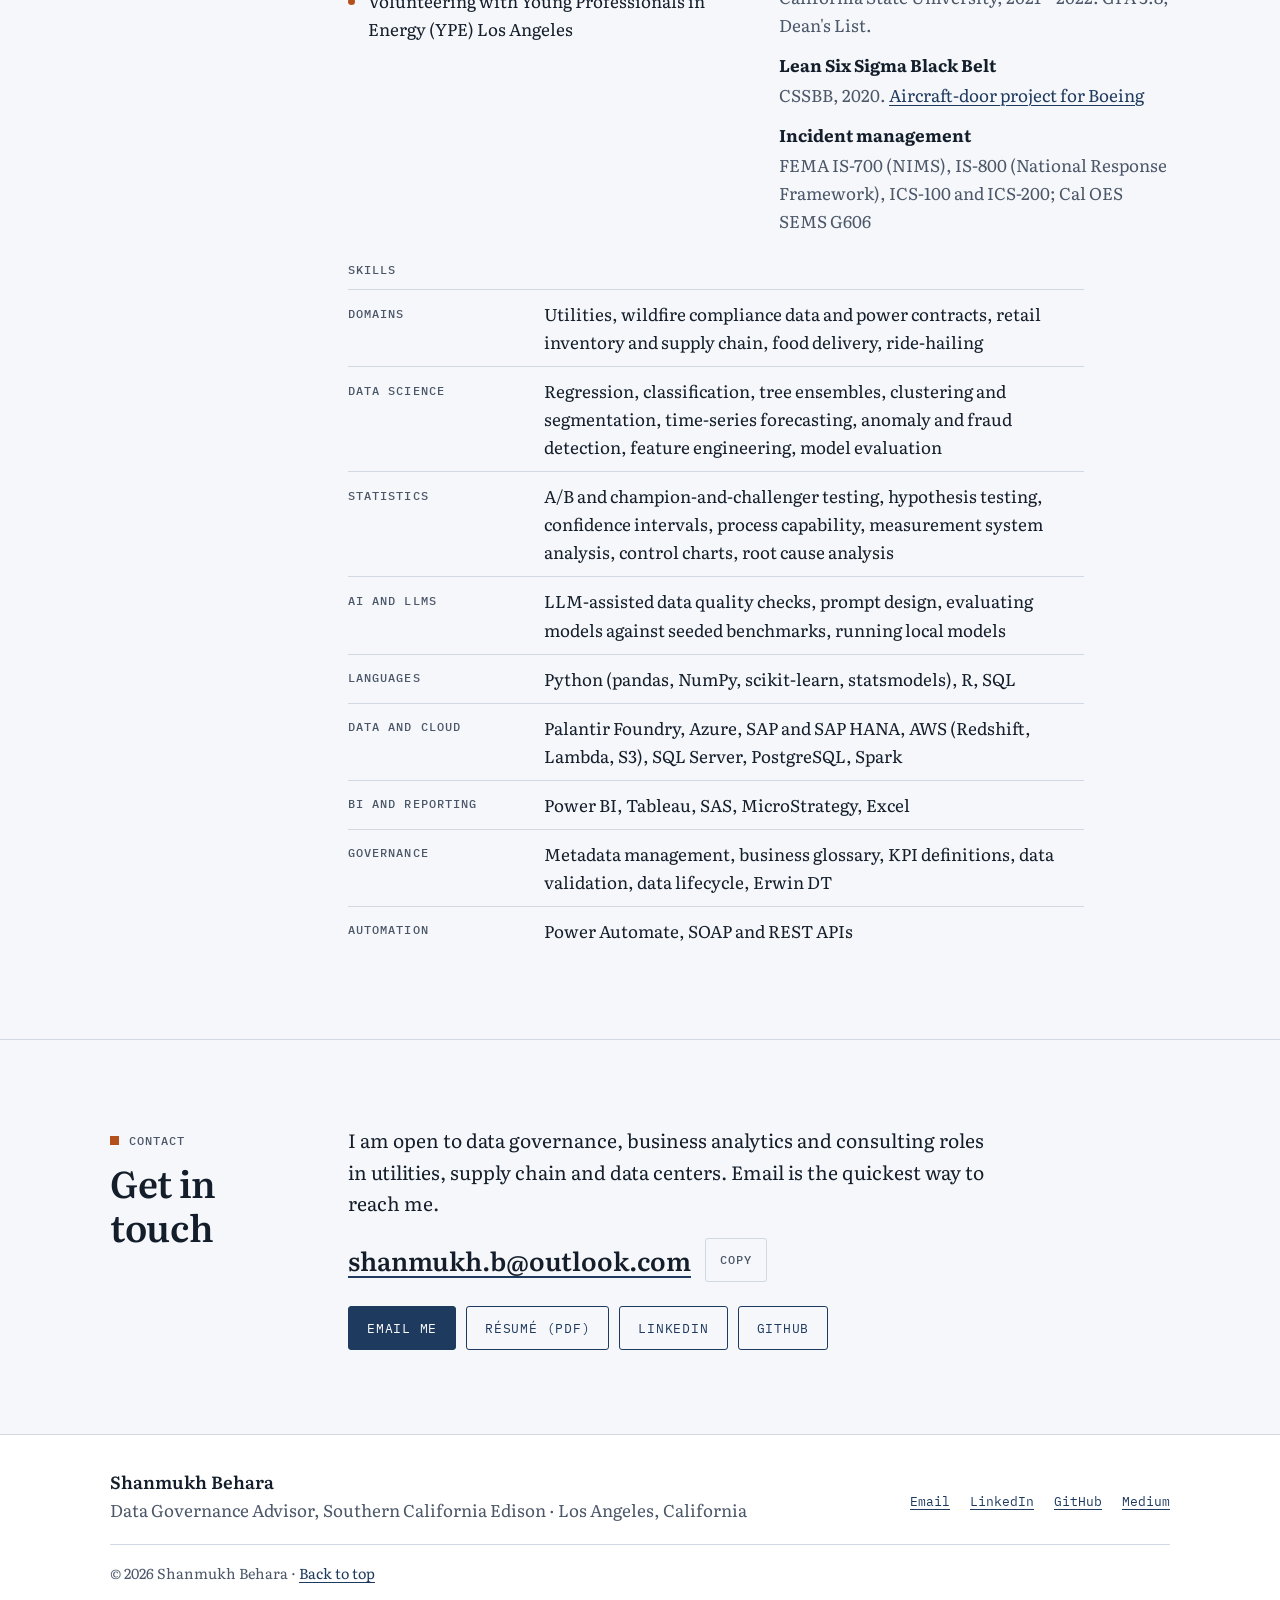
==== commit 56d40dc5: "Name Boeing and Bangalore on the Six Sigma project" ====
--- a/index.html
+++ b/index.html
@@ -301,11 +301,11 @@
       </article>
 
       <article class="case" id="six-sigma">
-        <p class="meta">Lean Six Sigma project · Jun – Sep&nbsp;2020</p>
+        <p class="meta">Lean Six Sigma project for Boeing · Bangalore, India · Jun – Sep&nbsp;2020</p>
         <h3>Cutting rejections on an aircraft-door line</h3>
         <p class="finding">A DMAIC project lifted the share of aircraft doors passing quality inspection from 70% to 95% by tracing where door-length variation came from and fixing it at the machines.</p>
         <dl class="case-facts">
-          <div><dt>Problem</dt><dd>In August 2020, 6 of 20 aircraft doors failed quality inspection on overall length, which has to fall between 50 and 60 cm. Each rejection meant rework and late deliveries to three aircraft makers, with on-time delivery penalties at stake.</dd></div>
+          <div><dt>Problem</dt><dd>In August 2020, 6 of 20 aircraft doors failed quality inspection on overall length, which has to fall between 50 and 60 cm. Each rejection meant rework and late deliveries, with on-time delivery penalties at stake.</dd></div>
           <div><dt>My role</dt><dd>Green Belt on a six-person team with a Black Belt, the production manager and a data collector.</dd></div>
         </dl>
         <h4 class="kicker">Approach</h4>
@@ -534,7 +534,7 @@
           <ul class="edu">
             <li><strong>Professional MBA, Information Technology Track</strong><span>Campbellsville University, expected 2027</span></li>
             <li><strong>MS, Business Analytics and Operations Research</strong><span>California State University, 2021 – 2022. GPA 3.8, Dean's List.</span></li>
-            <li><strong>Lean Six Sigma Black Belt</strong><span>CSSBB, 2020. <a href="#six-sigma">Aircraft-door project</a></span></li>
+            <li><strong>Lean Six Sigma Black Belt</strong><span>CSSBB, 2020. <a href="#six-sigma">Aircraft-door project for Boeing</a></span></li>
             <li><strong>Incident management</strong><span>FEMA IS-700 (NIMS), IS-800 (National Response Framework), ICS-100 and ICS-200; Cal OES SEMS G606</span></li>
           </ul>
         </div>
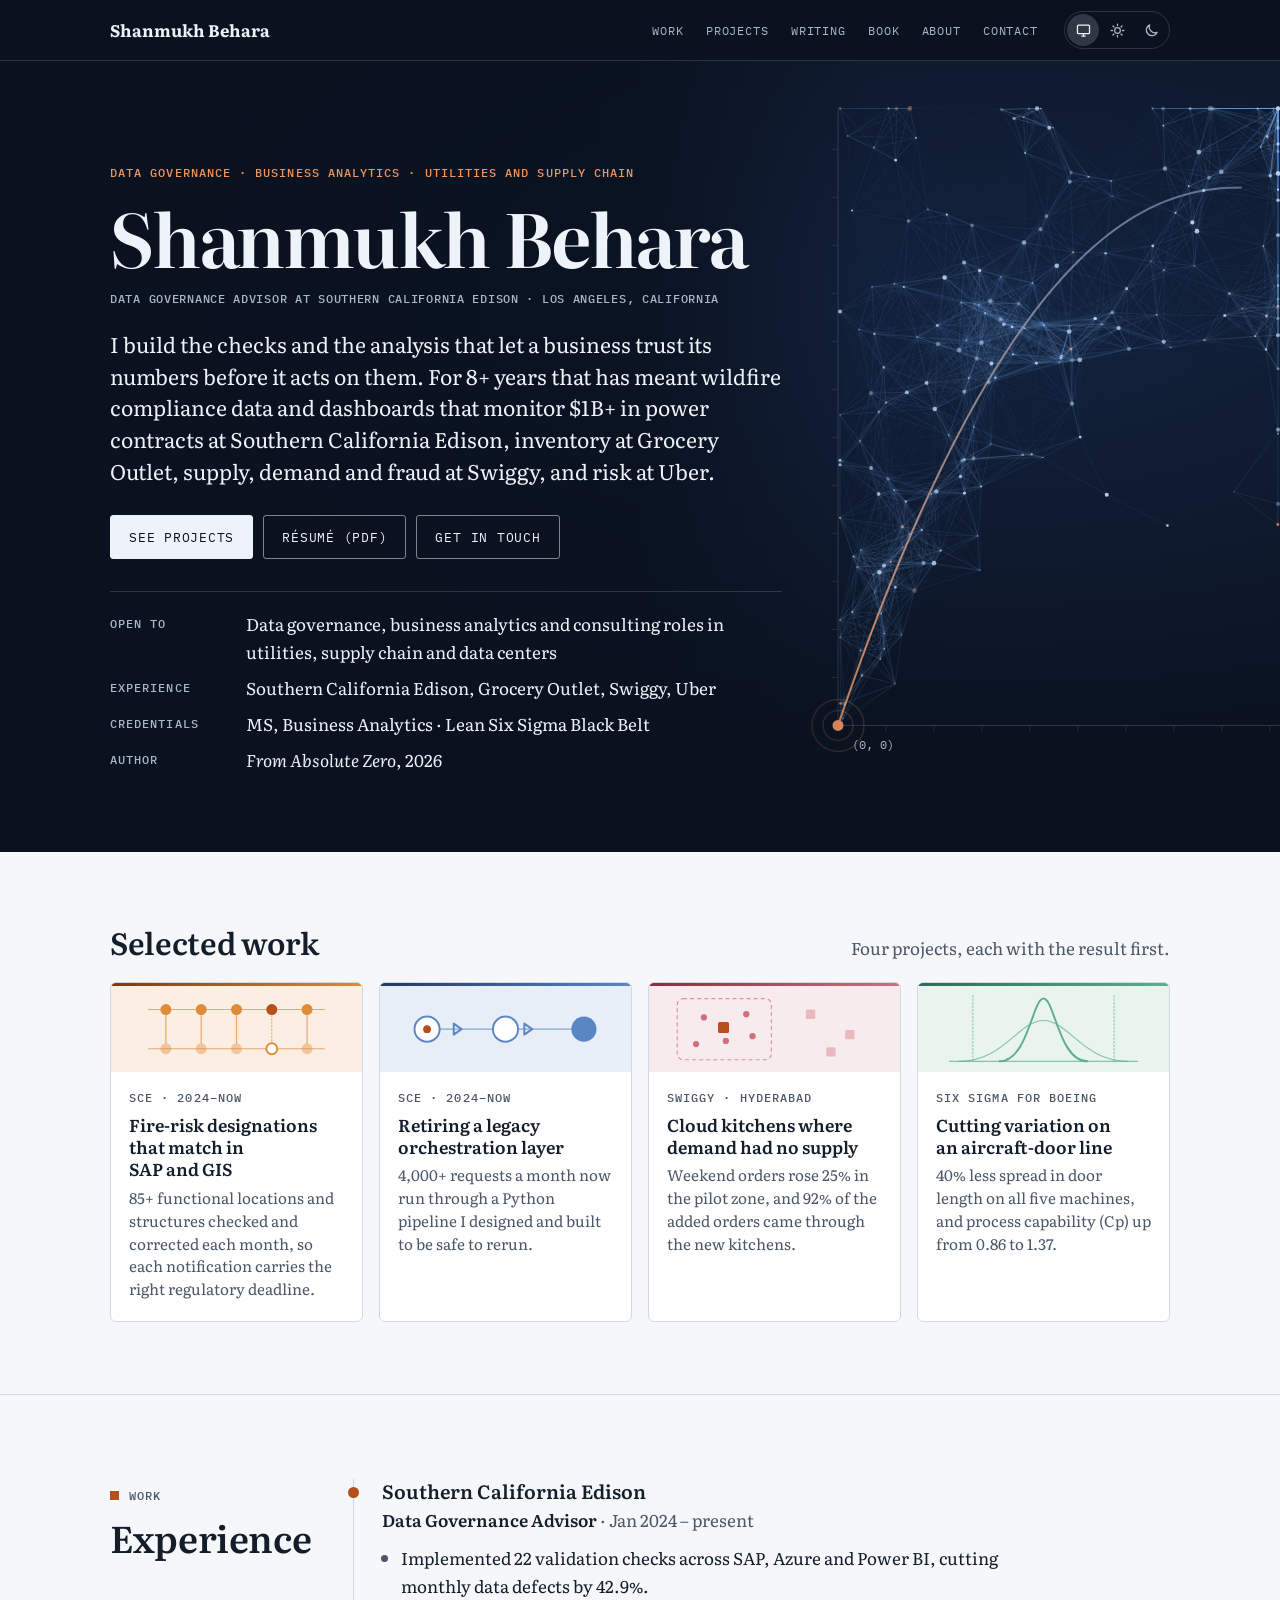
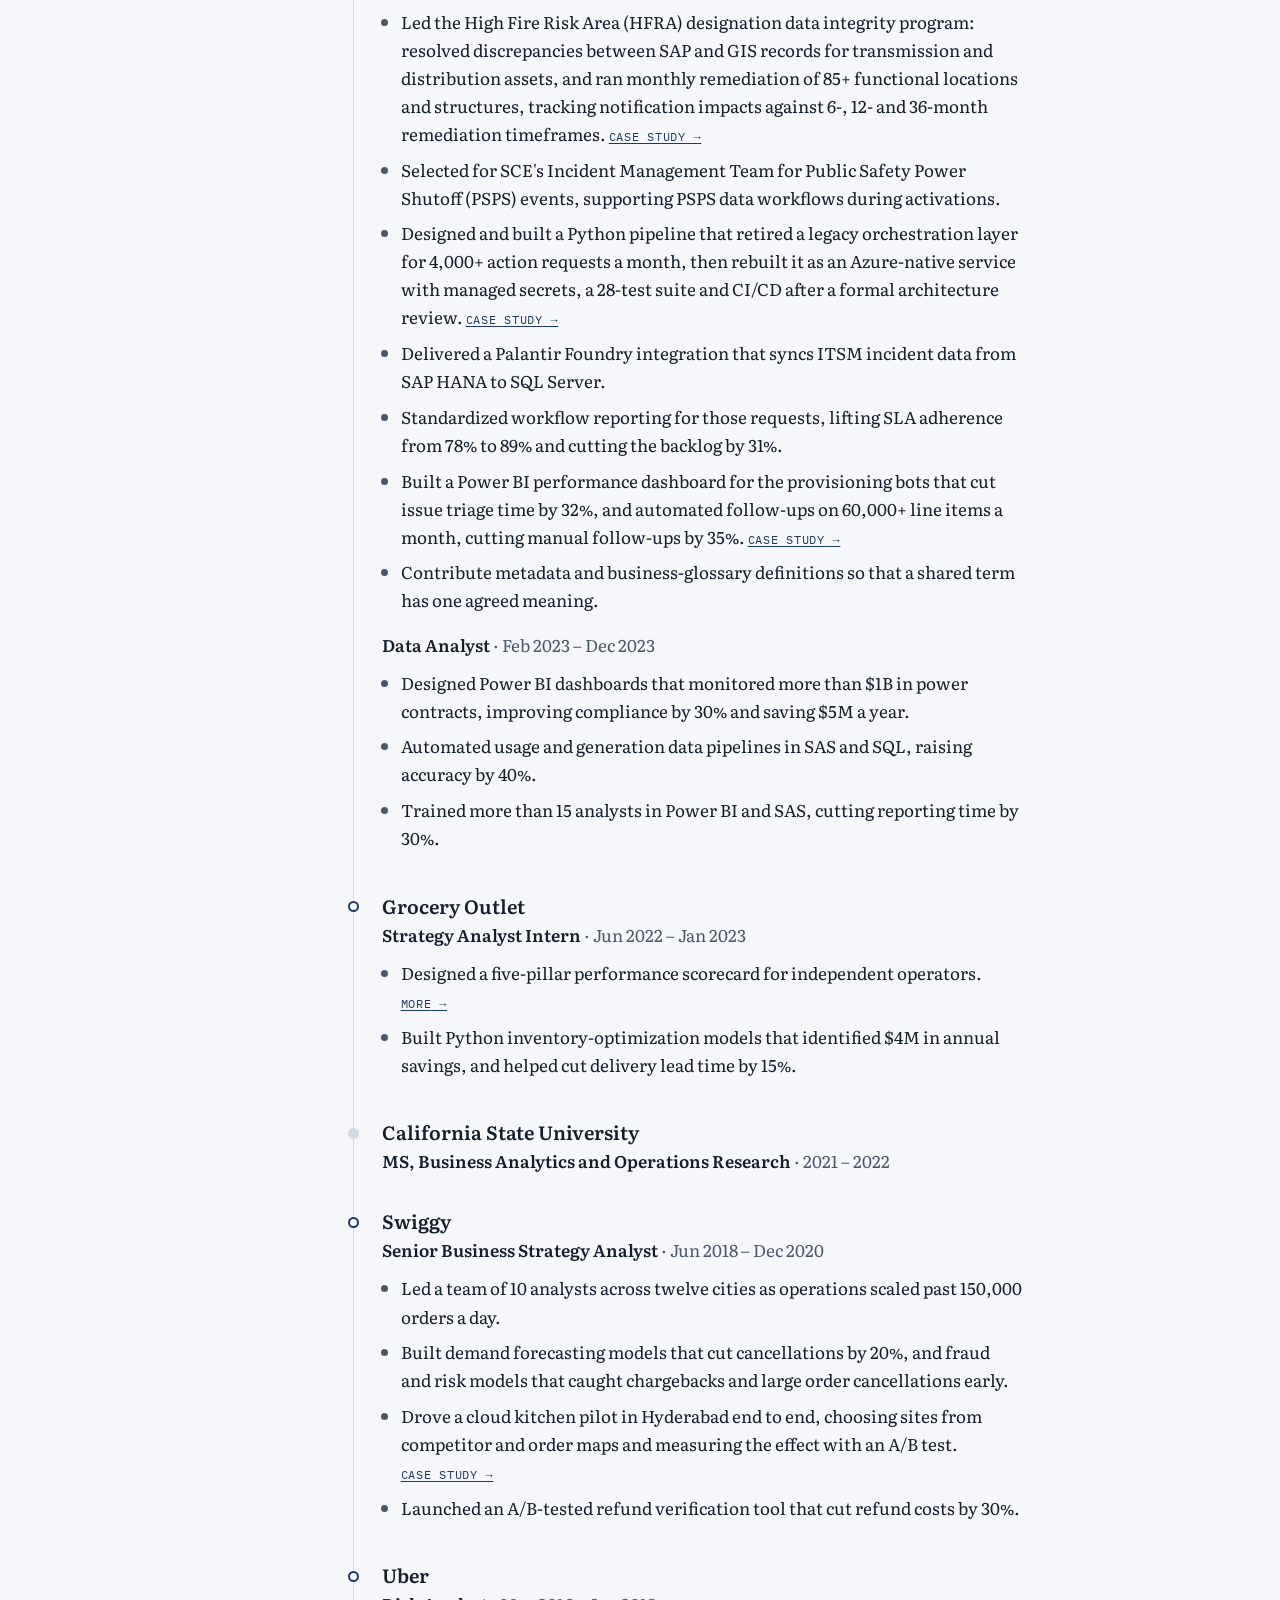
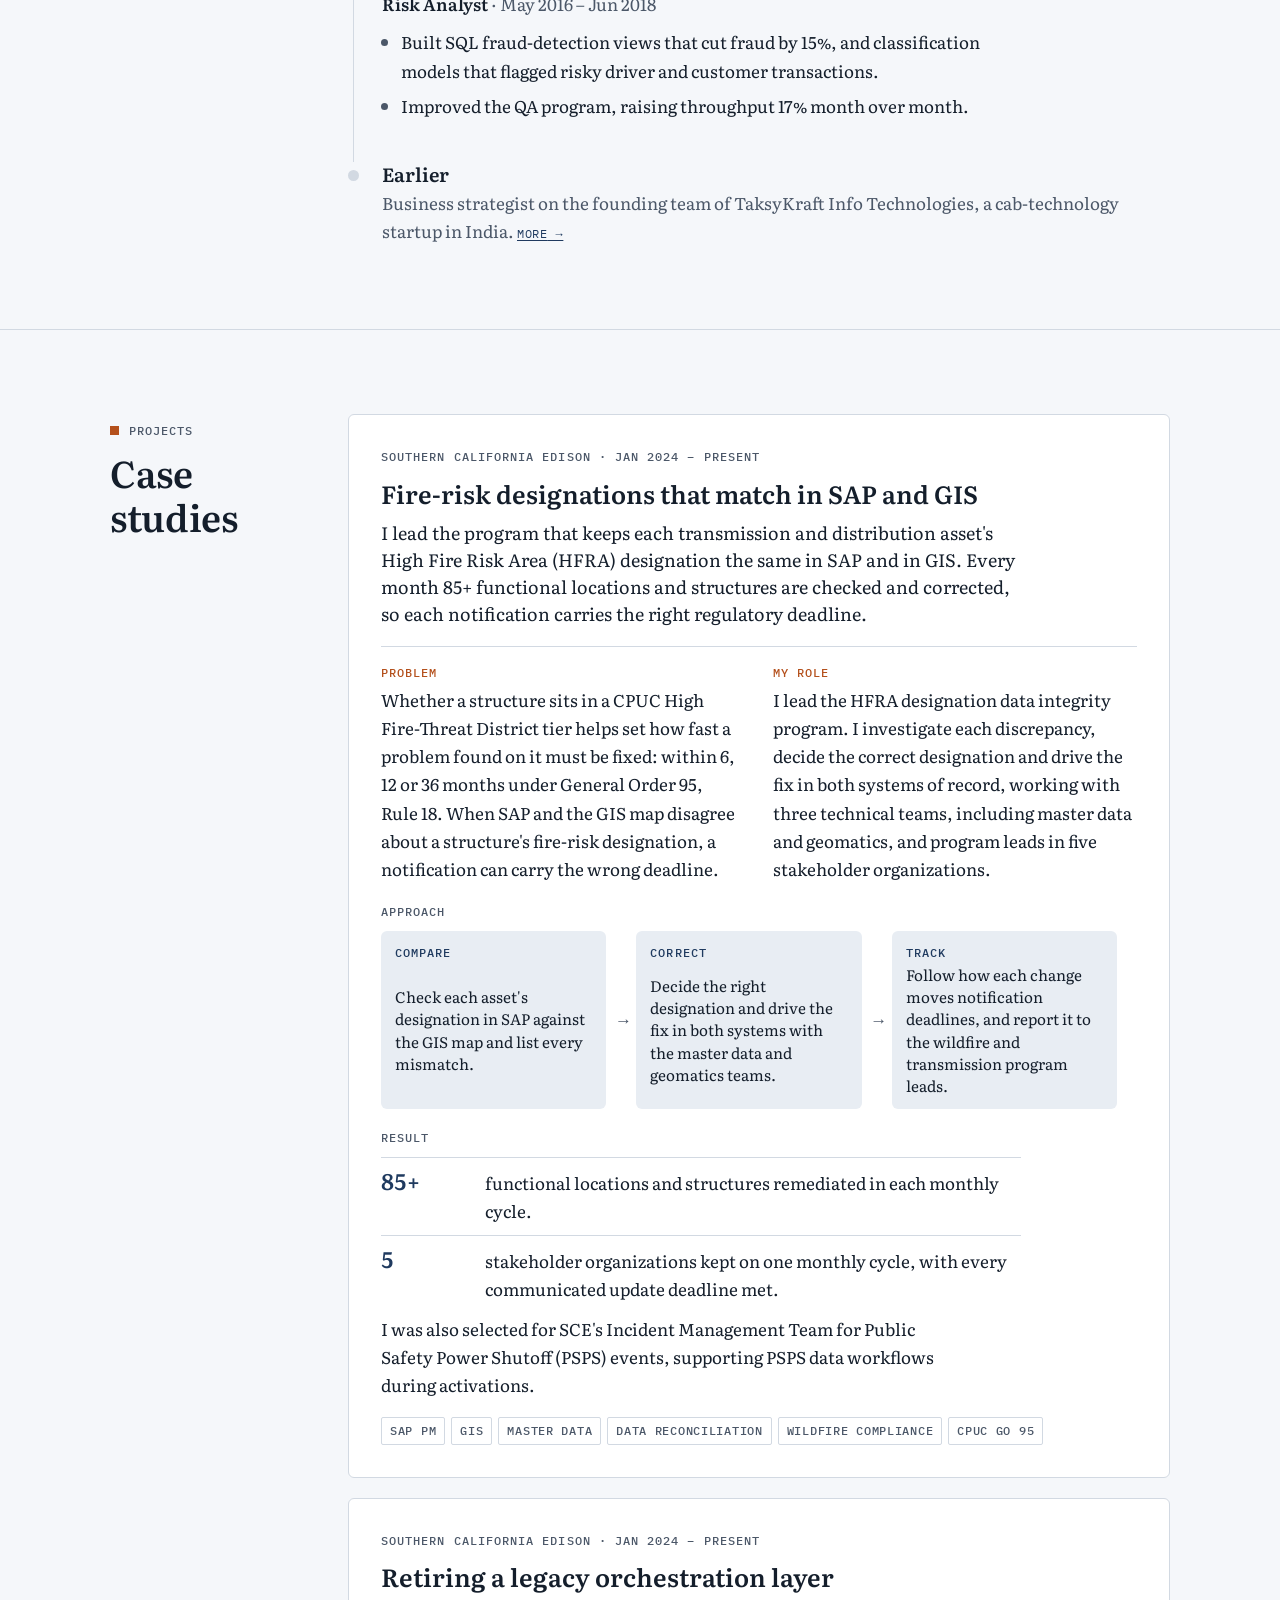
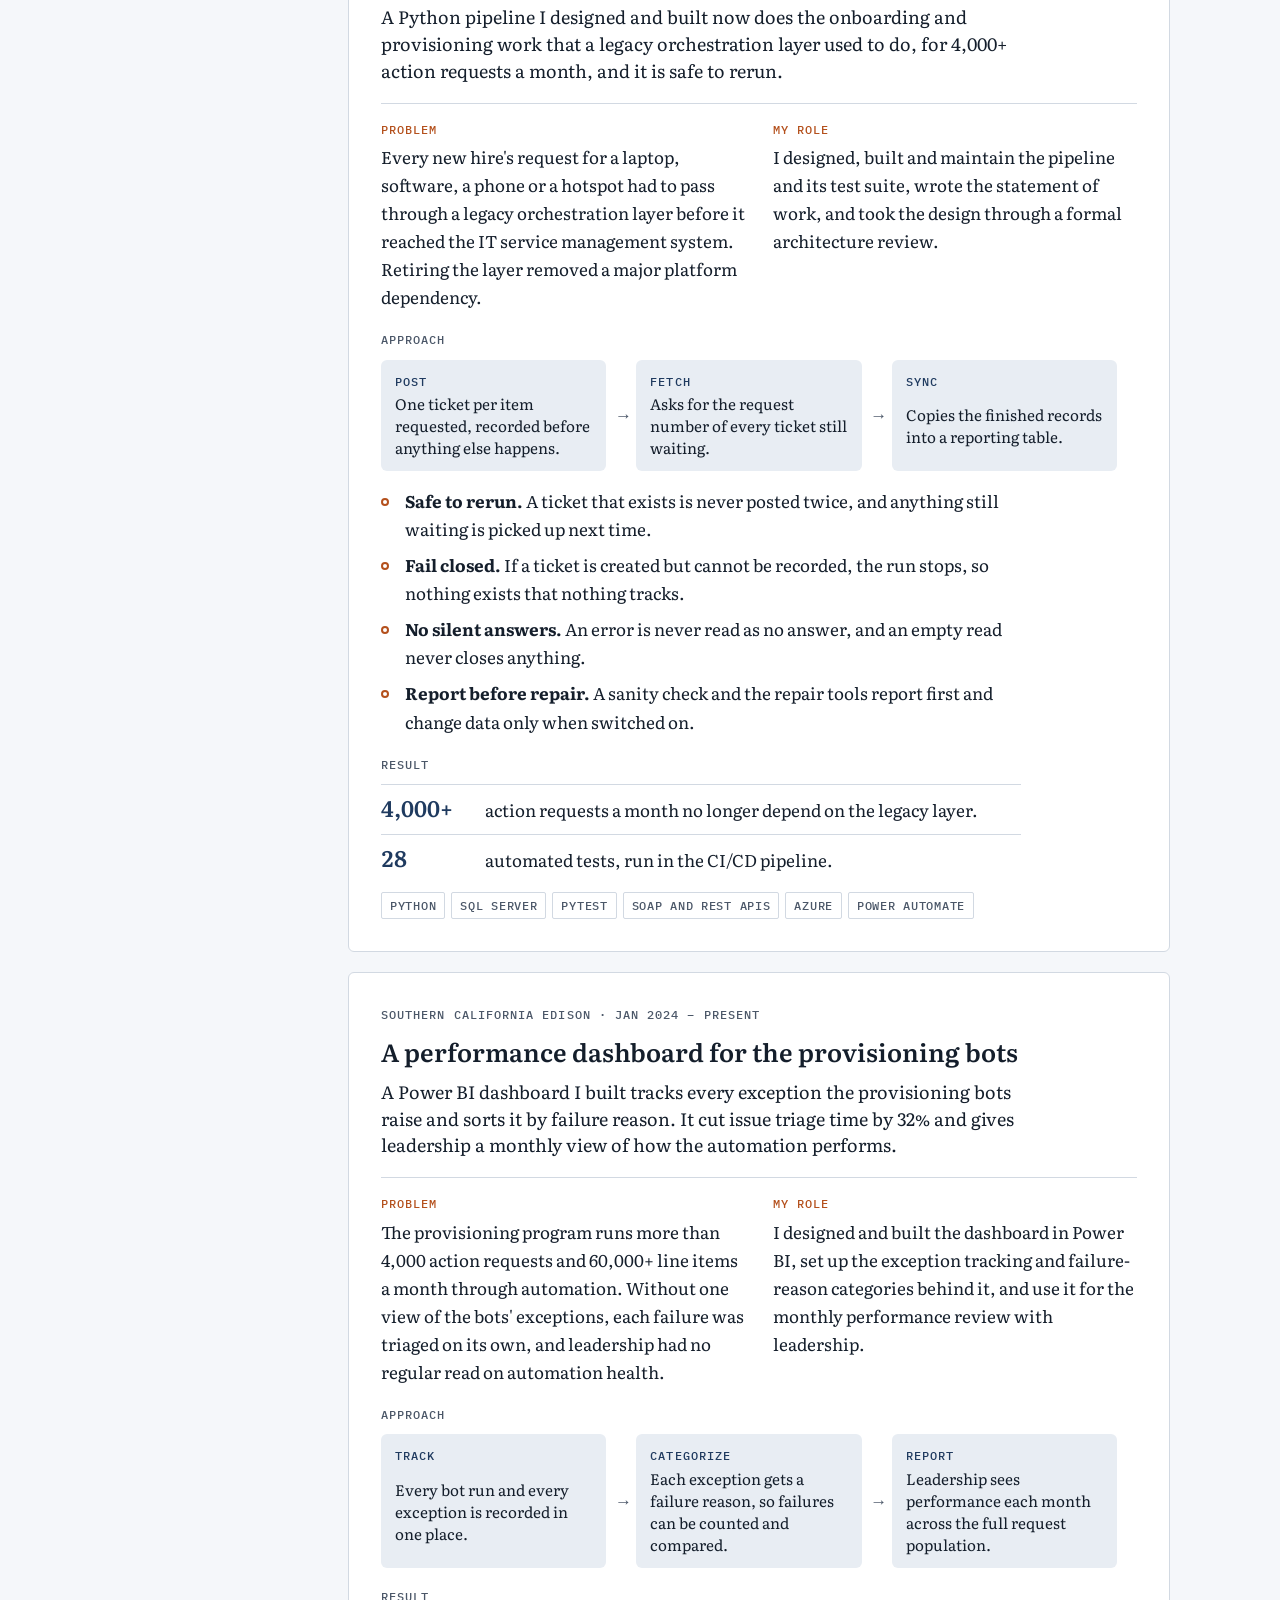
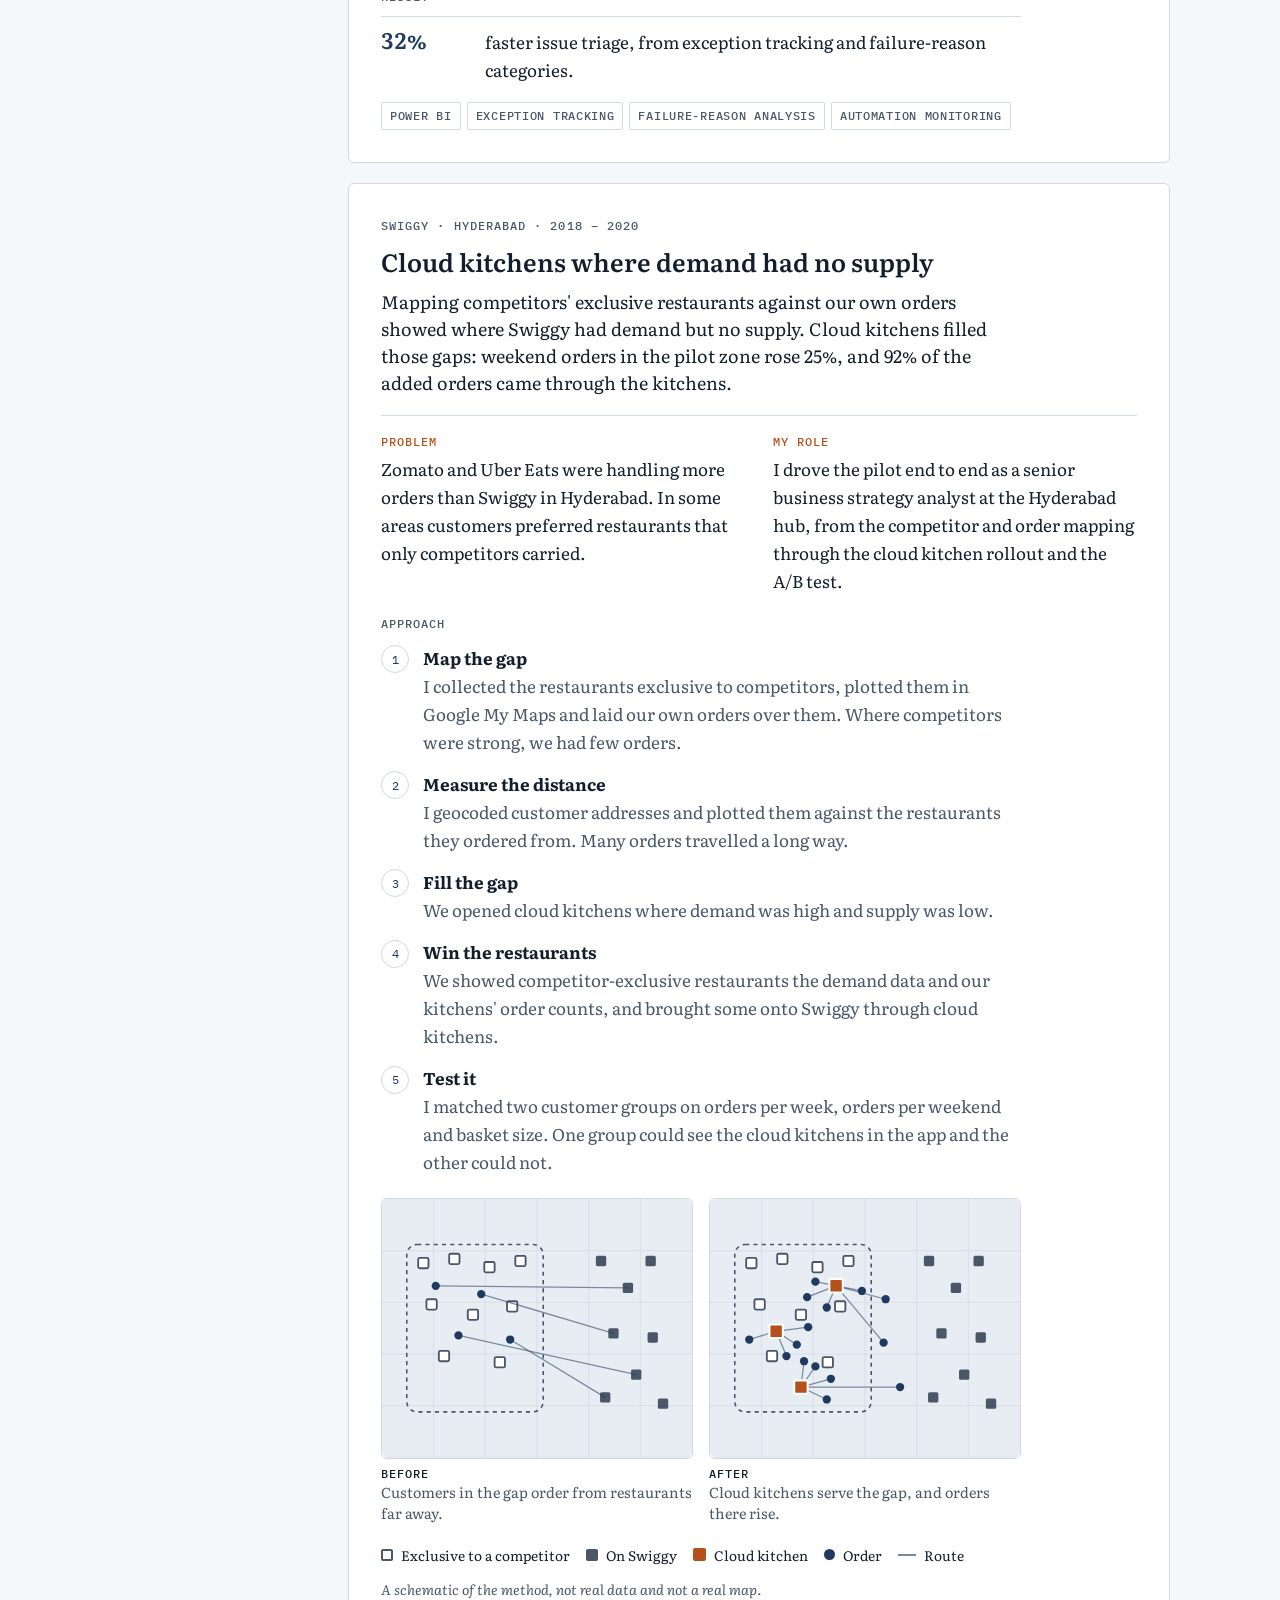
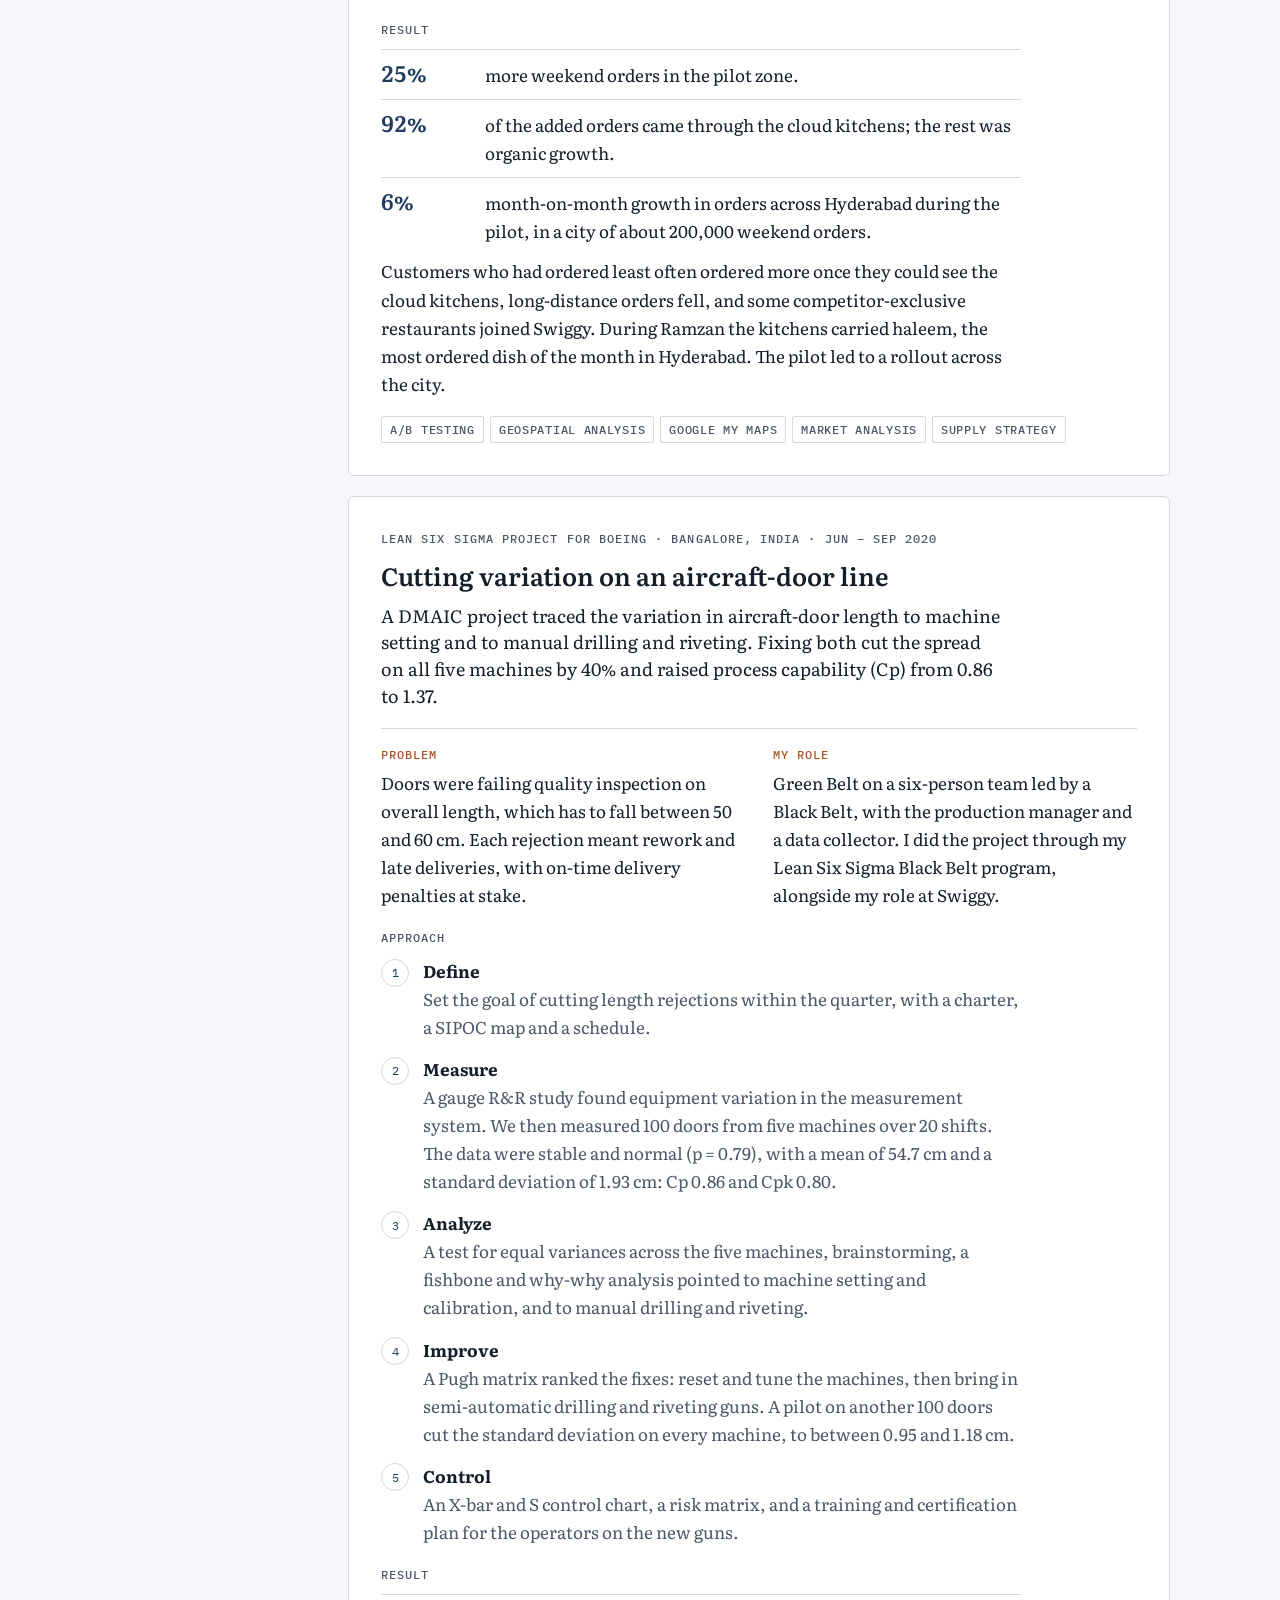
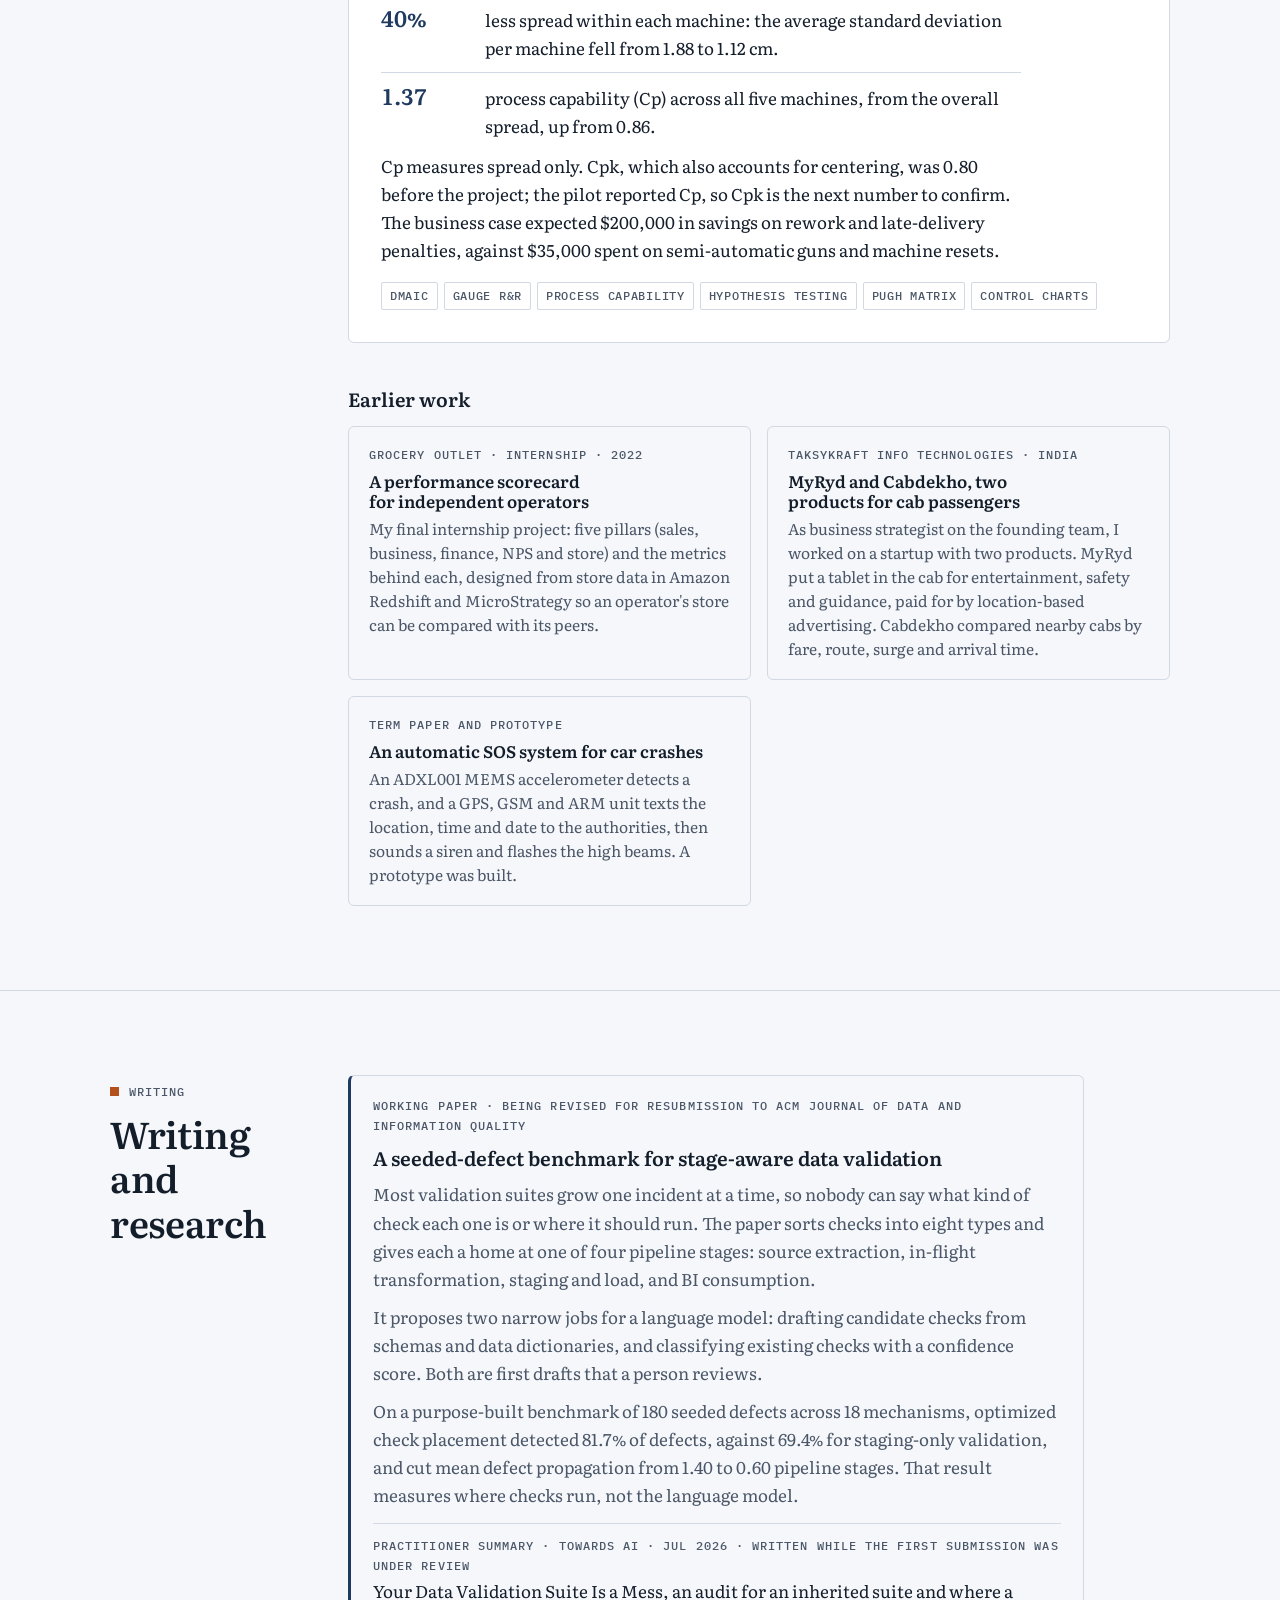
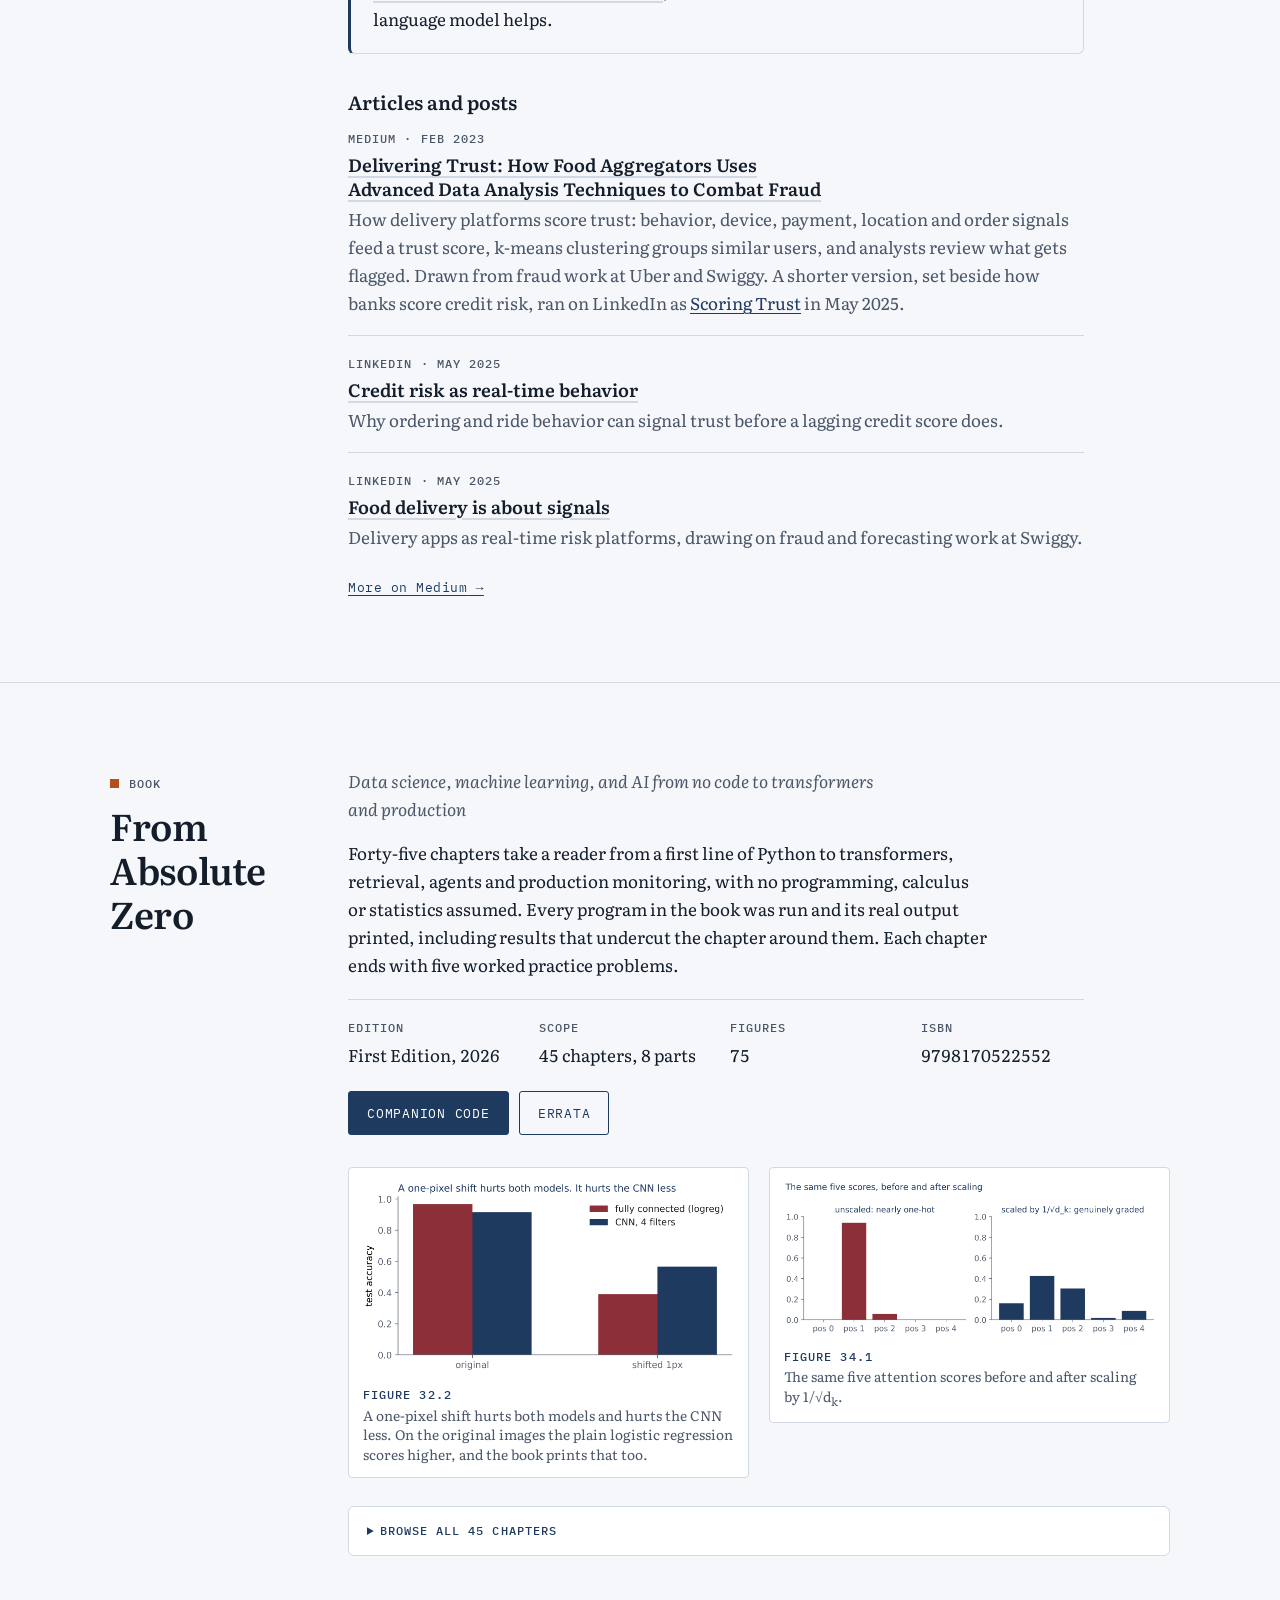
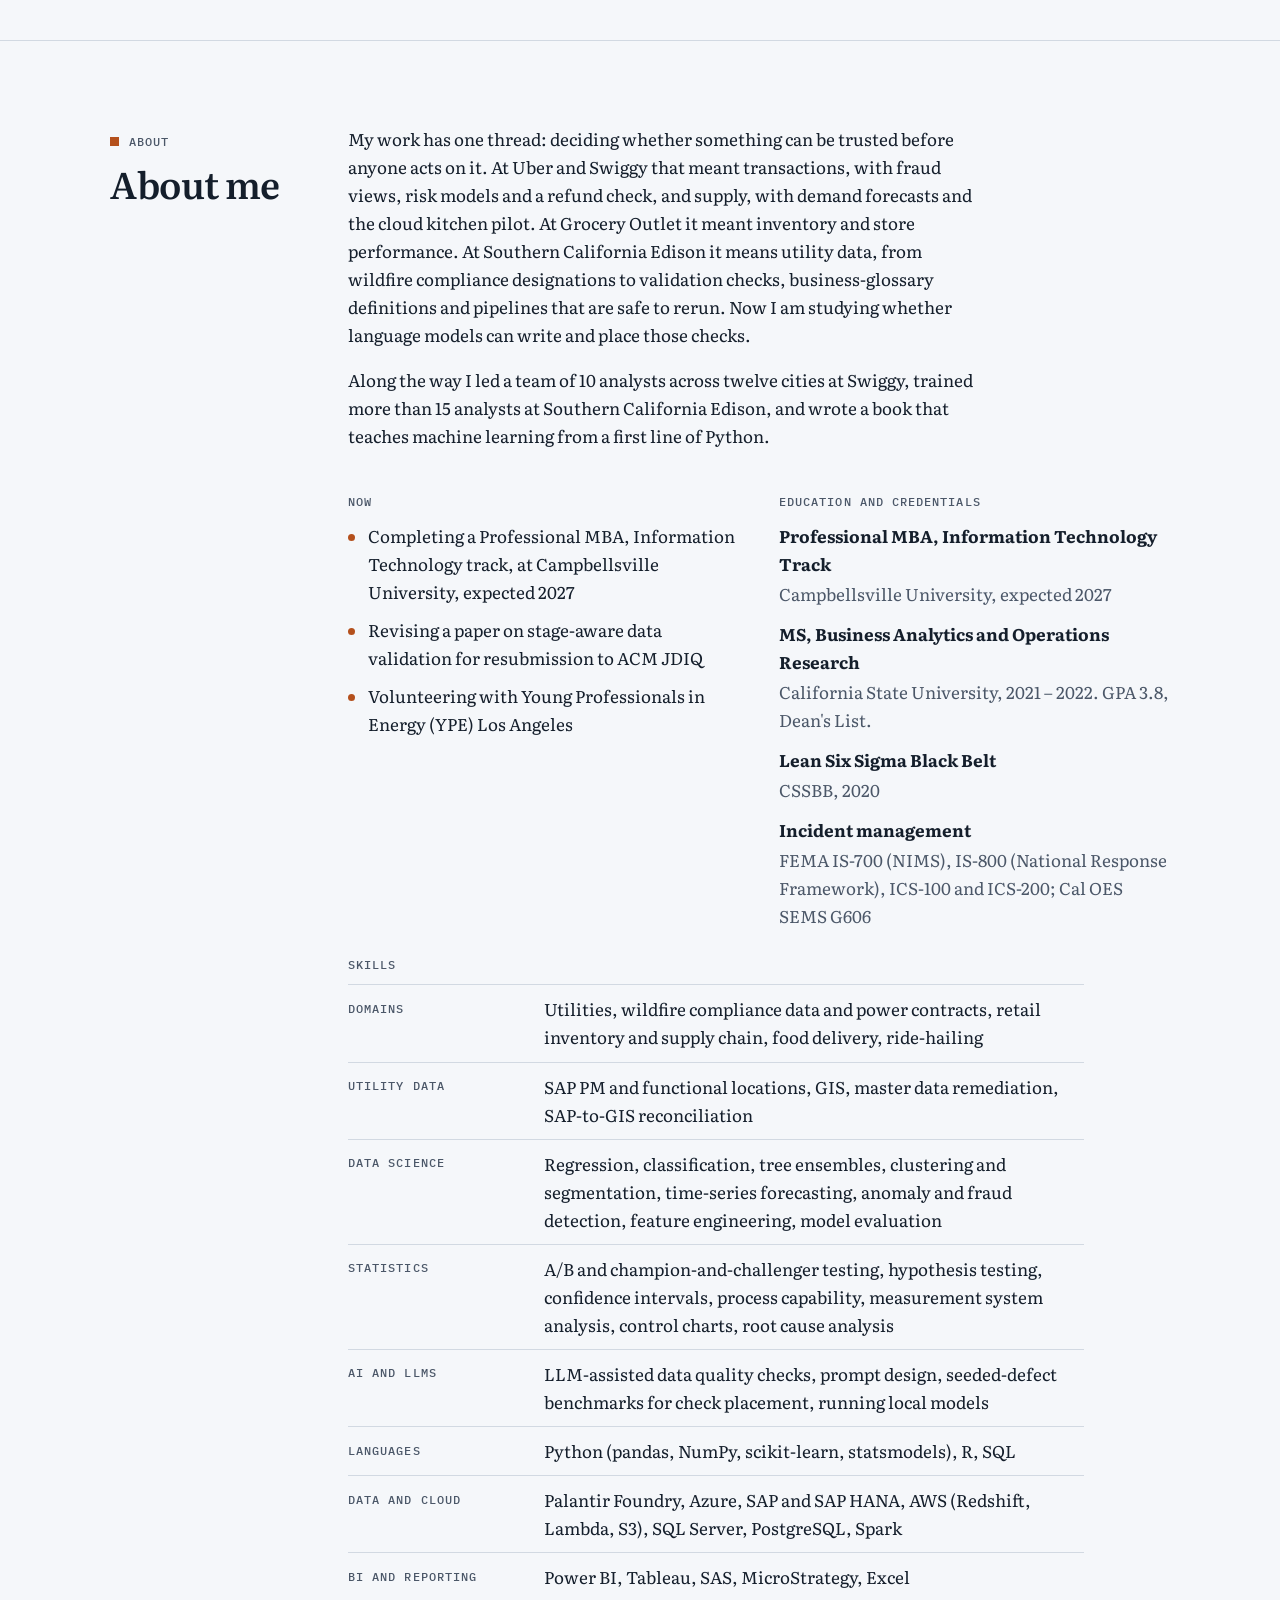
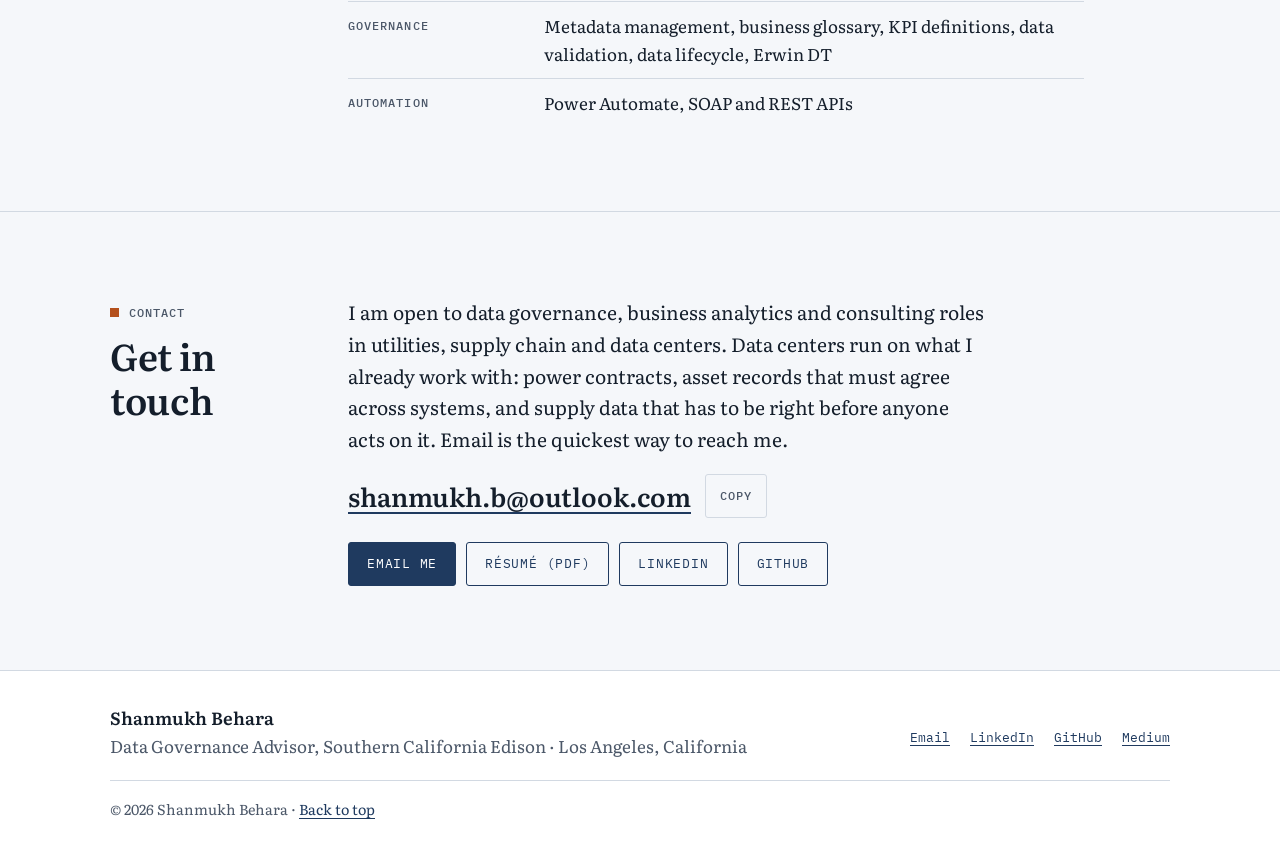
==== commit ef10914a: "Lead with the HFRA case and reconcile claims across site and résumé - Add an HFRA designation case s" ====
--- a/index.html
+++ b/index.html
@@ -4,7 +4,7 @@
 <meta charset="utf-8">
 <meta name="viewport" content="width=device-width, initial-scale=1, viewport-fit=cover">
 <title>Shanmukh Behara | Data governance and business analytics</title>
-<meta name="description" content="Shanmukh Behara works in data governance and business analytics: utility data at Southern California Edison, inventory at Grocery Outlet, supply, demand and fraud at Swiggy, and risk at Uber.">
+<meta name="description" content="Shanmukh Behara works in data governance and business analytics: wildfire compliance and asset data at Southern California Edison, inventory at Grocery Outlet, supply, demand and fraud at Swiggy, and risk at Uber.">
 <meta name="theme-color" content="#0A1220">
 <link rel="canonical" href="https://fromabsolutezero.github.io/My-Portfolio/">
 <meta property="og:type" content="profile">
@@ -84,9 +84,9 @@
       <p class="eyebrow">Data governance · Business analytics · Utilities and supply chain</p>
       <h1 id="name">Shanmukh Behara</h1>
       <p class="role-line">Data Governance Advisor at Southern California Edison <span aria-hidden="true">·</span> Los Angeles, California</p>
-      <p class="lede">I build the checks and the analysis that let a business trust its numbers before it acts on them. For 8+ years that has meant utility data and $1B+ in power contracts at Southern California Edison, inventory at Grocery Outlet, supply, demand and fraud at Swiggy, and risk at Uber.</p>
+      <p class="lede">I build the checks and the analysis that let a business trust its numbers before it acts on them. For 8+ years that has meant wildfire compliance data and dashboards that monitor $1B+ in power contracts at Southern California Edison, inventory at Grocery Outlet, supply, demand and fraud at Swiggy, and risk at Uber.</p>
       <p class="actions">
-        <a class="btn primary" href="#projects">See my work</a>
+        <a class="btn primary" href="#projects">See projects</a>
         <a class="btn" href="assets/Shanmukh-Behara-Resume.pdf" type="application/pdf">Résumé (PDF)</a>
         <a class="btn" href="#contact">Get in touch</a>
       </p>
@@ -107,21 +107,21 @@
       <p>Four projects, each with the result first.</p>
     </div>
     <ul class="work-cards">
+      <li class="card" style="--c1:#7A3B12;--c2:#E08A3C">
+        <svg class="art" viewBox="0 0 320 110" aria-hidden="true" focusable="false"><path class="s thin" d="M48 30H272M48 80H272"/><path class="s thin" d="M70 37V73M115 37V73M160 37V73M250 37V73"/><path class="s thin dash-s" d="M205 37V73"/><circle class="f" cx="70" cy="30" r="7"/><circle class="f" cx="115" cy="30" r="7"/><circle class="f" cx="160" cy="30" r="7"/><circle class="o" cx="205" cy="30" r="7"/><circle class="f" cx="250" cy="30" r="7"/><circle class="f2" cx="70" cy="80" r="7"/><circle class="f2" cx="115" cy="80" r="7"/><circle class="f2" cx="160" cy="80" r="7"/><circle class="s hollow" cx="205" cy="80" r="7"/><circle class="f2" cx="250" cy="80" r="7"/></svg>
+        <div class="card-body"><p class="kicker">SCE · 2024–now</p><h3><a href="#hfra-case">Fire-risk designations that match in SAP and GIS</a></h3><p>85+ functional locations and structures checked and corrected each month, so each notification carries the right regulatory deadline.</p></div>
+      </li>
       <li class="card" style="--c1:#1F3A5F;--c2:#5B86C4">
         <svg class="art" viewBox="0 0 320 110" aria-hidden="true" focusable="false"><path class="s thin" d="M70 55H250"/><path class="s" d="M104 55l-10-7v14zM194 55l-10-7v14z"/><circle class="s hollow" cx="60" cy="55" r="16"/><circle class="s hollow" cx="160" cy="55" r="16"/><circle class="f" cx="260" cy="55" r="16"/><circle class="o" cx="60" cy="55" r="5"/></svg>
-        <div class="card-body"><p class="kicker">SCE · 2024–now</p><h3><a href="#sce-case">Retiring a legacy orchestration layer</a></h3><p>A Python pipeline I designed now handles 4,000+ onboarding requests a month, safe to rerun.</p></div>
+        <div class="card-body"><p class="kicker">SCE · 2024–now</p><h3><a href="#sce-case">Retiring a legacy orchestration layer</a></h3><p>4,000+ requests a month now run through a Python pipeline I designed and built to be safe to rerun.</p></div>
       </li>
       <li class="card" style="--c1:#8C2F39;--c2:#D0707B">
         <svg class="art" viewBox="0 0 320 110" aria-hidden="true" focusable="false"><rect class="s thin" x="36" y="16" width="120" height="78" rx="8" stroke-dasharray="4 5"/><circle class="f" cx="70" cy="40" r="4"/><circle class="f" cx="98" cy="70" r="4"/><circle class="f" cx="124" cy="36" r="4"/><circle class="f" cx="60" cy="74" r="4"/><circle class="f" cx="132" cy="64" r="4"/><rect class="o" x="88" y="46" width="14" height="14" rx="2"/><rect class="f2" x="200" y="30" width="12" height="12" rx="2"/><rect class="f2" x="250" y="56" width="12" height="12" rx="2"/><rect class="f2" x="226" y="78" width="12" height="12" rx="2"/></svg>
-        <div class="card-body"><p class="kicker">Swiggy · Hyderabad</p><h3><a href="#cloud-kitchens">Cloud kitchens where demand had no supply</a></h3><p>Drove a pilot end to end: mapped competitors' exclusive restaurants against our orders, then A/B-tested the fix.</p></div>
+        <div class="card-body"><p class="kicker">Swiggy · Hyderabad</p><h3><a href="#cloud-kitchens">Cloud kitchens where demand had no supply</a></h3><p>Weekend orders rose 25% in the pilot zone, and 92% of the added orders came through the new kitchens.</p></div>
       </li>
       <li class="card" style="--c1:#2F6B54;--c2:#5FAE8E">
-        <svg class="art" viewBox="0 0 320 110" aria-hidden="true" focusable="false"><path class="s thin" d="M52 92H268"/><rect class="f2" x="62" y="48" width="28" height="44" rx="2"/><rect class="f2" x="104" y="30" width="28" height="62" rx="2"/><rect class="f" x="146" y="22" width="28" height="70" rx="2"/><rect class="f2" x="188" y="56" width="28" height="36" rx="2"/><rect class="f2" x="230" y="40" width="28" height="52" rx="2"/></svg>
-        <div class="card-body"><p class="kicker">Grocery Outlet · 2022</p><h3><a href="#io-scorecard">A scorecard for independent operators</a></h3><p>Five pillars and one scorecard, so each store can be compared with its peers.</p></div>
-      </li>
-      <li class="card" style="--c1:#7A5C1E;--c2:#D1A548">
-        <svg class="art" viewBox="0 0 320 110" aria-hidden="true" focusable="false"><rect class="s hollow dash-s" x="25.75" y="28.75" width="12.5" height="12.5" rx="2"/><rect class="s hollow dash-s" x="43.75" y="28.75" width="12.5" height="12.5" rx="2"/><rect class="s hollow dash-s" x="61.75" y="28.75" width="12.5" height="12.5" rx="2"/><rect class="f2" x="79" y="28" width="14" height="14" rx="2"/><rect class="s hollow dash-s" x="97.75" y="28.75" width="12.5" height="12.5" rx="2"/><rect class="s hollow dash-s" x="115.75" y="28.75" width="12.5" height="12.5" rx="2"/><rect class="f2" x="133" y="28" width="14" height="14" rx="2"/><rect class="s hollow dash-s" x="151.75" y="28.75" width="12.5" height="12.5" rx="2"/><rect class="f2" x="169" y="28" width="14" height="14" rx="2"/><rect class="f2" x="187" y="28" width="14" height="14" rx="2"/><rect class="s hollow dash-s" x="205.75" y="28.75" width="12.5" height="12.5" rx="2"/><rect class="s hollow dash-s" x="223.75" y="28.75" width="12.5" height="12.5" rx="2"/><rect class="f2" x="241" y="28" width="14" height="14" rx="2"/><rect class="f2" x="259" y="28" width="14" height="14" rx="2"/><rect class="s hollow dash-s" x="277.75" y="28.75" width="12.5" height="12.5" rx="2"/><rect class="f" x="25" y="46" width="14" height="14" rx="2"/><rect class="f" x="43" y="46" width="14" height="14" rx="2"/><rect class="f" x="61" y="46" width="14" height="14" rx="2"/><rect class="f" x="79" y="46" width="14" height="14" rx="2"/><rect class="f" x="97" y="46" width="14" height="14" rx="2"/><rect class="f" x="115" y="46" width="14" height="14" rx="2"/><rect class="f" x="133" y="46" width="14" height="14" rx="2"/><rect class="f" x="151" y="46" width="14" height="14" rx="2"/><rect class="f" x="169" y="46" width="14" height="14" rx="2"/><rect class="f" x="187" y="46" width="14" height="14" rx="2"/><rect class="f" x="205" y="46" width="14" height="14" rx="2"/><rect class="f" x="223" y="46" width="14" height="14" rx="2"/><rect class="f" x="241" y="46" width="14" height="14" rx="2"/><rect class="f" x="259" y="46" width="14" height="14" rx="2"/><rect class="f" x="277" y="46" width="14" height="14" rx="2"/><rect class="f" x="25" y="64" width="14" height="14" rx="2"/><rect class="f" x="43" y="64" width="14" height="14" rx="2"/><rect class="f" x="61" y="64" width="14" height="14" rx="2"/><rect class="f" x="79" y="64" width="14" height="14" rx="2"/><rect class="f" x="97" y="64" width="14" height="14" rx="2"/><rect class="f" x="115" y="64" width="14" height="14" rx="2"/><rect class="f" x="133" y="64" width="14" height="14" rx="2"/><rect class="f" x="151" y="64" width="14" height="14" rx="2"/><rect class="f" x="169" y="64" width="14" height="14" rx="2"/><rect class="f" x="187" y="64" width="14" height="14" rx="2"/><rect class="f" x="205" y="64" width="14" height="14" rx="2"/><rect class="s hollow dash-s" x="223.75" y="64.75" width="12.5" height="12.5" rx="2"/><rect class="f" x="241" y="64" width="14" height="14" rx="2"/><rect class="f" x="259" y="64" width="14" height="14" rx="2"/><rect class="s hollow dash-s" x="277.75" y="64.75" width="12.5" height="12.5" rx="2"/></svg>
-        <div class="card-body"><p class="kicker">Book · 2026</p><h3><a href="#book">From Absolute Zero</a></h3><p>45 chapters from a first line of Python to transformers, with every output printed.</p></div>
+        <svg class="art" viewBox="0 0 320 110" aria-hidden="true" focusable="false"><path class="s thin dash-s" d="M70 12V96M250 12V96"/><path class="s thin" d="M40 96H280"/><path class="s thin" d="M52 96C110 96 128 44 160 44S210 96 268 96"/><path class="s" d="M104 96C140 96 146 16 160 16S180 96 216 96"/></svg>
+        <div class="card-body"><p class="kicker">Six Sigma for Boeing</p><h3><a href="#six-sigma">Cutting variation on an aircraft-door line</a></h3><p>40% less spread in door length on all five machines, and process capability (Cp) up from 0.86 to 1.37.</p></div>
       </li>
     </ul>
   </div>
@@ -137,7 +137,7 @@
           <p class="role"><strong>Data Governance Advisor</strong> · Jan&nbsp;2024 – present</p>
           <ul>
             <li>Implemented 22 validation checks across SAP, Azure and Power BI, cutting monthly data defects by 42.9%.</li>
-            <li>Led the High Fire Risk Area (HFRA) designation data integrity program: resolved discrepancies between SAP and GIS records for transmission and distribution assets, and ran monthly remediation of 85+ functional locations and structures, tracking notification impacts against 6-, 12- and 36-month remediation timeframes.</li>
+            <li>Led the High Fire Risk Area (HFRA) designation data integrity program: resolved discrepancies between SAP and GIS records for transmission and distribution assets, and ran monthly remediation of 85+ functional locations and structures, tracking notification impacts against 6-, 12- and 36-month remediation timeframes. <a class="more" href="#hfra-case">Case study</a></li>
             <li>Selected for SCE's Incident Management Team for Public Safety Power Shutoff (PSPS) events, supporting PSPS data workflows during activations.</li>
             <li>Designed and built a Python pipeline that retired a legacy orchestration layer for 4,000+ action requests a month, then rebuilt it as an Azure-native service with managed secrets, a 28-test suite and CI/CD after a formal architecture review. <a class="more" href="#sce-case">Case study</a></li>
             <li>Delivered a Palantir Foundry integration that syncs ITSM incident data from SAP HANA to SQL Server.</li>
@@ -147,7 +147,7 @@
           </ul>
           <p class="role"><strong>Data Analyst</strong> · Feb&nbsp;2023 – Dec&nbsp;2023</p>
           <ul>
-            <li>Designed the Power BI dashboards used to manage more than $1B in power contracts, improving compliance by 30%.</li>
+            <li>Designed Power BI dashboards that monitored more than $1B in power contracts, improving compliance by 30% and saving $5M a year.</li>
             <li>Automated usage and generation data pipelines in SAS and SQL, raising accuracy by 40%.</li>
             <li>Trained more than 15 analysts in Power BI and SAS, cutting reporting time by 30%.</li>
           </ul>
@@ -156,8 +156,8 @@
           <h3>Grocery Outlet</h3>
           <p class="role"><strong>Strategy Analyst Intern</strong> · Jun&nbsp;2022 – Jan&nbsp;2023</p>
           <ul>
-            <li>Designed a five-pillar performance scorecard for independent operators. <a class="more" href="#io-scorecard">Case study</a></li>
-            <li>Built Python models to optimize inventory, saving $4M a year, and cut delivery lead time by 15% working across teams.</li>
+            <li>Designed a five-pillar performance scorecard for independent operators. <a class="more" href="#io-scorecard">More</a></li>
+            <li>Built Python inventory-optimization models that identified $4M in annual savings, and helped cut delivery lead time by 15%.</li>
           </ul>
         </li>
         <li class="edu-item">
@@ -168,7 +168,7 @@
           <h3>Swiggy</h3>
           <p class="role"><strong>Senior Business Strategy Analyst</strong> · Jun&nbsp;2018 – Dec&nbsp;2020</p>
           <ul>
-            <li>Led ten associates across twelve cities as operations scaled past 150,000 orders a day.</li>
+            <li>Led a team of 10 analysts across twelve cities as operations scaled past 150,000 orders a day.</li>
             <li>Built demand forecasting models that cut cancellations by 20%, and fraud and risk models that caught chargebacks and large order cancellations early.</li>
             <li>Drove a cloud kitchen pilot in Hyderabad end to end, choosing sites from competitor and order maps and measuring the effect with an A/B test. <a class="more" href="#cloud-kitchens">Case study</a></li>
             <li>Launched an A/B-tested refund verification tool that cut refund costs by 30%.</li>
@@ -195,6 +195,29 @@
   <div class="wrap">
     <div class="section-head"><p class="label">Projects</p><h2 id="projects-h">Case studies</h2></div>
     <div class="body">
+      <article class="case" id="hfra-case">
+        <p class="meta">Southern California Edison · Jan&nbsp;2024 – present</p>
+        <h3>Fire-risk designations that match in SAP and GIS</h3>
+        <p class="finding">I lead the program that keeps each transmission and distribution asset's High Fire Risk Area (HFRA) designation the same in SAP and in GIS. Every month 85+ functional locations and structures are checked and corrected, so each notification carries the right regulatory deadline.</p>
+        <dl class="case-facts">
+          <div><dt>Problem</dt><dd>Whether a structure sits in a CPUC High Fire-Threat District tier helps set how fast a problem found on it must be fixed: within 6, 12 or 36 months under General Order&nbsp;95, Rule&nbsp;18. When SAP and the GIS map disagree about a structure's fire-risk designation, a notification can carry the wrong deadline.</dd></div>
+          <div><dt>My role</dt><dd>I lead the HFRA designation data integrity program. I investigate each discrepancy, decide the correct designation and drive the fix in both systems of record, working with three technical teams, including master data and geomatics, and program leads in five stakeholder organizations.</dd></div>
+        </dl>
+        <h4 class="kicker">Approach</h4>
+        <ol class="flow">
+          <li><strong>Compare</strong><span>Check each asset's designation in SAP against the GIS map and list every mismatch.</span></li>
+          <li><strong>Correct</strong><span>Decide the right designation and drive the fix in both systems with the master data and geomatics teams.</span></li>
+          <li><strong>Track</strong><span>Follow how each change moves notification deadlines, and report it to the wildfire and transmission program leads.</span></li>
+        </ol>
+        <h4 class="kicker">Result</h4>
+        <ul class="results">
+          <li><strong>85+</strong><span>functional locations and structures remediated in each monthly cycle.</span></li>
+          <li><strong>5</strong><span>stakeholder organizations kept on one monthly cycle, with every communicated update deadline met.</span></li>
+        </ul>
+        <p class="detail">I was also selected for SCE's Incident Management Team for Public Safety Power Shutoff (PSPS) events, supporting PSPS data workflows during activations.</p>
+        <ul class="tags"><li class="tag">SAP PM</li><li class="tag">GIS</li><li class="tag">Master data</li><li class="tag">Data reconciliation</li><li class="tag">Wildfire compliance</li><li class="tag">CPUC GO 95</li></ul>
+      </article>
+
       <article class="case" id="sce-case">
         <p class="meta">Southern California Edison · Jan&nbsp;2024 – present</p>
         <h3>Retiring a legacy orchestration layer</h3>
@@ -240,15 +263,14 @@
         <h4 class="kicker">Result</h4>
         <ul class="results">
           <li><strong>32%</strong><span>faster issue triage, from exception tracking and failure-reason categories.</span></li>
-          <li><strong>4,000+</strong><span>action requests a month in one monthly view for leadership.</span></li>
-        </ul>
-        <ul class="tags"><li class="tag">Power BI</li><li class="tag">Exception tracking</li><li class="tag">Failure-reason analysis</li><li class="tag">Automation monitoring</li><li class="tag">Root cause analysis</li></ul>
+        </ul>
+        <ul class="tags"><li class="tag">Power BI</li><li class="tag">Exception tracking</li><li class="tag">Failure-reason analysis</li><li class="tag">Automation monitoring</li></ul>
       </article>
 
       <article class="case" id="cloud-kitchens">
         <p class="meta">Swiggy · Hyderabad · 2018 – 2020</p>
         <h3>Cloud kitchens where demand had no supply</h3>
-        <p class="finding">Mapping competitors' exclusive restaurants against our own orders showed where Swiggy had demand but no supply. Cloud kitchens filled those gaps, and customers who ordered least often ordered more once they could see them.</p>
+        <p class="finding">Mapping competitors' exclusive restaurants against our own orders showed where Swiggy had demand but no supply. Cloud kitchens filled those gaps: weekend orders in the pilot zone rose 25%, and 92% of the added orders came through the kitchens.</p>
         <dl class="case-facts">
           <div><dt>Problem</dt><dd>Zomato and Uber Eats were handling more orders than Swiggy in Hyderabad. In some areas customers preferred restaurants that only competitors carried.</dd></div>
           <div><dt>My role</dt><dd>I drove the pilot end to end as a senior business strategy analyst at the Hyderabad hub, from the competitor and order mapping through the cloud kitchen rollout and the A/B test.</dd></div>
@@ -274,60 +296,47 @@
         </ul>
         <p class="note">A schematic of the method, not real data and not a real map.</p>
         <h4 class="kicker">Result</h4>
-        <p class="detail">Customers who had ordered least often ordered more once they could see the cloud kitchens. Long-distance orders fell, orders rose in the new areas and the ones beside them, and some competitor-exclusive restaurants joined Swiggy. During Ramzan the kitchens carried haleem, the most ordered dish of the month in Hyderabad.</p>
+        <ul class="results">
+          <li><strong>25%</strong><span>more weekend orders in the pilot zone.</span></li>
+          <li><strong>92%</strong><span>of the added orders came through the cloud kitchens; the rest was organic growth.</span></li>
+          <li><strong>6%</strong><span>month-on-month growth in orders across Hyderabad during the pilot, in a city of about 200,000 weekend orders.</span></li>
+        </ul>
+        <p class="detail">Customers who had ordered least often ordered more once they could see the cloud kitchens, long-distance orders fell, and some competitor-exclusive restaurants joined Swiggy. During Ramzan the kitchens carried haleem, the most ordered dish of the month in Hyderabad. The pilot led to a rollout across the city.</p>
         <ul class="tags"><li class="tag">A/B testing</li><li class="tag">Geospatial analysis</li><li class="tag">Google My Maps</li><li class="tag">Market analysis</li><li class="tag">Supply strategy</li></ul>
       </article>
 
-      <article class="case" id="io-scorecard">
-        <p class="meta">Grocery Outlet · Internship · Jun&nbsp;2022 – Jan&nbsp;2023</p>
-        <h3>A performance scorecard for independent operators</h3>
-        <p class="finding">Five pillars give every independent operator's store one scorecard, so a store can be compared with its peers and the pillar that needs work can be named.</p>
-        <dl class="case-facts">
-          <div><dt>Problem</dt><dd>Operator performance was judged through manager feedback and separate dashboards, with no single measure to compare one store with its peers.</dd></div>
-          <div><dt>My role</dt><dd>My final internship project. I analysed the store data in Amazon Redshift and MicroStrategy and designed the pillars and the metrics behind them.</dd></div>
-        </dl>
-        <h4 class="kicker">Approach</h4>
-        <p class="detail">I grouped the data by department, by state and financial region, and by quarter, split stores by sales-volume band, and looked for correlations between store measures. That produced five pillars.</p>
-        <div class="pillars">
-          <div><h5>Sales</h5><ul><li>Unique sale days</li><li>Average sales per week</li><li>Comparable sales</li></ul></div>
-          <div><h5>Business</h5><ul><li>Ordered margin</li><li>Net margin</li><li>Gross margin</li></ul></div>
-          <div><h5>Finance</h5><ul><li>Gross profit</li><li>Total profit</li><li>Operational costs</li></ul></div>
-          <div><h5>NPS</h5><ul><li>Customer engagement</li><li>NPS</li></ul></div>
-          <div><h5>Store</h5><ul><li>Variety</li><li>Shrink</li></ul></div>
-        </div>
-        <h4 class="kicker">Result</h4>
-        <p class="detail">Presented as my final internship project, with a dashboard for a wider audience in progress. I recommended a time-series metric that combines the five pillars, and a recommendation engine that flags the pillar where a store falls short.</p>
-        <ul class="tags"><li class="tag">Scorecard design</li><li class="tag">Amazon Redshift</li><li class="tag">MicroStrategy</li><li class="tag">Python</li></ul>
-      </article>
-
       <article class="case" id="six-sigma">
         <p class="meta">Lean Six Sigma project for Boeing · Bangalore, India · Jun – Sep&nbsp;2020</p>
-        <h3>Cutting rejections on an aircraft-door line</h3>
-        <p class="finding">A DMAIC project lifted the share of aircraft doors passing quality inspection from 70% to 95% by tracing where door-length variation came from and fixing it at the machines.</p>
+        <h3>Cutting variation on an aircraft-door line</h3>
+        <p class="finding">A DMAIC project traced the variation in aircraft-door length to machine setting and to manual drilling and riveting. Fixing both cut the spread on all five machines by 40% and raised process capability (Cp) from 0.86 to 1.37.</p>
         <dl class="case-facts">
-          <div><dt>Problem</dt><dd>In August 2020, 6 of 20 aircraft doors failed quality inspection on overall length, which has to fall between 50 and 60 cm. Each rejection meant rework and late deliveries, with on-time delivery penalties at stake.</dd></div>
-          <div><dt>My role</dt><dd>Green Belt on a six-person team with a Black Belt, the production manager and a data collector.</dd></div>
+          <div><dt>Problem</dt><dd>Doors were failing quality inspection on overall length, which has to fall between 50 and 60 cm. Each rejection meant rework and late deliveries, with on-time delivery penalties at stake.</dd></div>
+          <div><dt>My role</dt><dd>Green Belt on a six-person team led by a Black Belt, with the production manager and a data collector. I did the project through my Lean Six Sigma Black Belt program, alongside my role at Swiggy.</dd></div>
         </dl>
         <h4 class="kicker">Approach</h4>
         <ol class="steps">
-          <li><div><strong>Define</strong><span>Set the goal of cutting quality rejections from 30% to 5% within the quarter, with a charter, a SIPOC map and a schedule.</span></div></li>
-          <li><div><strong>Measure</strong><span>Checked the measurement system with a gauge R&amp;R study, then measured 100 doors from five machines over 20 shifts. The data were stable and normal (p = 0.79), and process capability was Cp 0.86.</span></div></li>
-          <li><div><strong>Analyze</strong><span>A one-proportion test confirmed the gap to the 95% target (p &lt; 0.001). Brainstorming, a fishbone, why-why analysis and a test for equal variances across machines pointed to machine setting and calibration, and to manual drilling and riveting.</span></div></li>
-          <li><div><strong>Improve</strong><span>A Pugh matrix ranked the fixes: reset and tune the machines, then bring in semi-automatic drilling and riveting guns. A pilot on another 100 doors cut the spread on every machine.</span></div></li>
+          <li><div><strong>Define</strong><span>Set the goal of cutting length rejections within the quarter, with a charter, a SIPOC map and a schedule.</span></div></li>
+          <li><div><strong>Measure</strong><span>A gauge R&amp;R study found equipment variation in the measurement system. We then measured 100 doors from five machines over 20 shifts. The data were stable and normal (p = 0.79), with a mean of 54.7 cm and a standard deviation of 1.93 cm: Cp 0.86 and Cpk 0.80.</span></div></li>
+          <li><div><strong>Analyze</strong><span>A test for equal variances across the five machines, brainstorming, a fishbone and why-why analysis pointed to machine setting and calibration, and to manual drilling and riveting.</span></div></li>
+          <li><div><strong>Improve</strong><span>A Pugh matrix ranked the fixes: reset and tune the machines, then bring in semi-automatic drilling and riveting guns. A pilot on another 100 doors cut the standard deviation on every machine, to between 0.95 and 1.18 cm.</span></div></li>
           <li><div><strong>Control</strong><span>An X-bar and S control chart, a risk matrix, and a training and certification plan for the operators on the new guns.</span></div></li>
         </ol>
         <h4 class="kicker">Result</h4>
         <ul class="results">
-          <li><strong>95%</strong><span>of doors pass inspection, up from 70%.</span></li>
-          <li><strong>1.37</strong><span>process capability (Cp), up from 0.86 and above the 1.33 minimum.</span></li>
-          <li><strong>40%</strong><span>less variation in door length across the five machines.</span></li>
-        </ul>
-        <p class="detail">The business case expected $200,000 in savings on rework and late-delivery penalties, against $35,000 spent on semi-automatic guns and machine resets.</p>
+          <li><strong>40%</strong><span>less spread within each machine: the average standard deviation per machine fell from 1.88 to 1.12 cm.</span></li>
+          <li><strong>1.37</strong><span>process capability (Cp) across all five machines, from the overall spread, up from 0.86.</span></li>
+        </ul>
+        <p class="detail">Cp measures spread only. Cpk, which also accounts for centering, was 0.80 before the project; the pilot reported Cp, so Cpk is the next number to confirm. The business case expected $200,000 in savings on rework and late-delivery penalties, against $35,000 spent on semi-automatic guns and machine resets.</p>
         <ul class="tags"><li class="tag">DMAIC</li><li class="tag">Gauge R&amp;R</li><li class="tag">Process capability</li><li class="tag">Hypothesis testing</li><li class="tag">Pugh matrix</li><li class="tag">Control charts</li></ul>
       </article>
 
       <h3 class="subhead" id="earlier">Earlier work</h3>
       <div class="earlier">
+        <article class="mini-case" id="io-scorecard">
+          <p class="meta">Grocery Outlet · Internship · 2022</p>
+          <h4>A performance scorecard for independent operators</h4>
+          <p>My final internship project: five pillars (sales, business, finance, NPS and store) and the metrics behind each, designed from store data in Amazon Redshift and MicroStrategy so an operator's store can be compared with its peers.</p>
+        </article>
         <article class="mini-case">
           <p class="meta">TaksyKraft Info Technologies · India</p>
           <h4>MyRyd and Cabdekho, two products for cab passengers</h4>
@@ -348,12 +357,12 @@
     <div class="section-head"><p class="label">Writing</p><h2 id="writing-h">Writing and research</h2></div>
     <div class="body">
       <div class="paper" id="research">
-        <p class="meta">Working paper · Being prepared for ACM Journal of Data and Information Quality</p>
+        <p class="meta">Working paper · Being revised for resubmission to ACM Journal of Data and Information Quality</p>
         <h3>A seeded-defect benchmark for stage-aware data validation</h3>
         <p>Most validation suites grow one incident at a time, so nobody can say what kind of check each one is or where it should run. The paper sorts checks into eight types and gives each a home at one of four pipeline stages: source extraction, in-flight transformation, staging and load, and BI consumption.</p>
-        <p>It tests two narrow roles for a language model: proposing candidate checks from schemas and data dictionaries, and classifying existing checks with a confidence score, as a first draft that a person reviews.</p>
-        <p>On a purpose-built benchmark of 180 seeded defects across 18 mechanisms, optimized check placement detected 81.7% of defects, against 69.4% for staging-only validation, and cut mean defect propagation from 1.40 to 0.60 pipeline stages.</p>
-        <p class="summary-link"><span class="meta">Practitioner summary · Towards AI · Jul&nbsp;2026</span><a href="https://pub.towardsai.net/your-data-validation-suite-is-a-mess-09540379cf63">Your Data Validation Suite Is a Mess</a>, an audit for an inherited suite and where a language model helps.</p>
+        <p>It proposes two narrow jobs for a language model: drafting candidate checks from schemas and data dictionaries, and classifying existing checks with a confidence score. Both are first drafts that a person reviews.</p>
+        <p>On a purpose-built benchmark of 180 seeded defects across 18 mechanisms, optimized check placement detected 81.7% of defects, against 69.4% for staging-only validation, and cut mean defect propagation from 1.40 to 0.60 pipeline stages. That result measures where checks run, not the language model.</p>
+        <p class="summary-link"><span class="meta">Practitioner summary · Towards AI · Jul&nbsp;2026 · written while the first submission was under review</span><a href="https://pub.towardsai.net/your-data-validation-suite-is-a-mess-09540379cf63">Your Data Validation Suite Is a Mess</a>, an audit for an inherited suite and where a language model helps.</p>
       </div>
       <h3 class="subhead">Articles and posts</h3>
       <ul class="writing">
@@ -519,13 +528,13 @@
     <div class="section-head"><p class="label">About</p><h2 id="about-h">About me</h2></div>
     <div class="body">
       <p>My work has one thread: deciding whether something can be trusted before anyone acts on it. At Uber and Swiggy that meant transactions, with fraud views, risk models and a refund check, and supply, with demand forecasts and the cloud kitchen pilot. At Grocery Outlet it meant inventory and store performance. At Southern California Edison it means utility data, from wildfire compliance designations to validation checks, business-glossary definitions and pipelines that are safe to rerun. Now I am studying whether language models can write and place those checks.</p>
-      <p>Along the way I led ten associates across twelve cities at Swiggy, trained more than 15 analysts at Southern California Edison, and wrote a book that teaches machine learning from a first line of Python.</p>
+      <p>Along the way I led a team of 10 analysts across twelve cities at Swiggy, trained more than 15 analysts at Southern California Edison, and wrote a book that teaches machine learning from a first line of Python.</p>
       <div class="about-grid">
         <div>
           <h3 class="block-title">Now</h3>
           <ul class="plain">
             <li>Completing a Professional MBA, Information Technology track, at Campbellsville University, expected 2027</li>
-            <li>Preparing a paper on stage-aware data validation for ACM JDIQ</li>
+            <li>Revising a paper on stage-aware data validation for resubmission to ACM JDIQ</li>
             <li>Volunteering with Young Professionals in Energy (YPE) Los Angeles</li>
           </ul>
         </div>
@@ -534,7 +543,7 @@
           <ul class="edu">
             <li><strong>Professional MBA, Information Technology Track</strong><span>Campbellsville University, expected 2027</span></li>
             <li><strong>MS, Business Analytics and Operations Research</strong><span>California State University, 2021 – 2022. GPA 3.8, Dean's List.</span></li>
-            <li><strong>Lean Six Sigma Black Belt</strong><span>CSSBB, 2020. <a href="#six-sigma">Aircraft-door project for Boeing</a></span></li>
+            <li><strong>Lean Six Sigma Black Belt</strong><span>CSSBB, 2020</span></li>
             <li><strong>Incident management</strong><span>FEMA IS-700 (NIMS), IS-800 (National Response Framework), ICS-100 and ICS-200; Cal OES SEMS G606</span></li>
           </ul>
         </div>
@@ -542,9 +551,10 @@
       <h3 class="block-title">Skills</h3>
       <dl class="skills">
         <div><dt>Domains</dt><dd>Utilities, wildfire compliance data and power contracts, retail inventory and supply chain, food delivery, ride-hailing</dd></div>
+        <div><dt>Utility data</dt><dd>SAP PM and functional locations, GIS, master data remediation, SAP-to-GIS reconciliation</dd></div>
         <div><dt>Data science</dt><dd>Regression, classification, tree ensembles, clustering and segmentation, time-series forecasting, anomaly and fraud detection, feature engineering, model evaluation</dd></div>
         <div><dt>Statistics</dt><dd>A/B and champion-and-challenger testing, hypothesis testing, confidence intervals, process capability, measurement system analysis, control charts, root cause analysis</dd></div>
-        <div><dt>AI and LLMs</dt><dd>LLM-assisted data quality checks, prompt design, evaluating models against seeded benchmarks, running local models</dd></div>
+        <div><dt>AI and LLMs</dt><dd>LLM-assisted data quality checks, prompt design, seeded-defect benchmarks for check placement, running local models</dd></div>
         <div><dt>Languages</dt><dd>Python (pandas, NumPy, scikit-learn, statsmodels), R, SQL</dd></div>
         <div><dt>Data and cloud</dt><dd>Palantir Foundry, Azure, SAP and SAP HANA, AWS (Redshift, Lambda, S3), SQL Server, PostgreSQL, Spark</dd></div>
         <div><dt>BI and reporting</dt><dd>Power BI, Tableau, SAS, MicroStrategy, Excel</dd></div>
@@ -559,7 +569,7 @@
   <div class="wrap">
     <div class="section-head"><p class="label">Contact</p><h2 id="contact-h">Get in touch</h2></div>
     <div class="body">
-      <p class="contact-lead">I am open to data governance, business analytics and consulting roles in utilities, supply chain and data centers. Email is the quickest way to reach me.</p>
+      <p class="contact-lead">I am open to data governance, business analytics and consulting roles in utilities, supply chain and data centers. Data centers run on what I already work with: power contracts, asset records that must agree across systems, and supply data that has to be right before anyone acts on it. Email is the quickest way to reach me.</p>
       <p class="email-line"><a class="email" href="mailto:shanmukh.b@outlook.com">shanmukh.b@outlook.com</a><button type="button" class="copy-btn" data-copy="shanmukh.b@outlook.com" aria-label="Copy email address" hidden>Copy</button><span class="copy-status" role="status"></span></p>
       <p class="actions">
         <a class="btn primary" href="mailto:shanmukh.b@outlook.com">Email me</a>
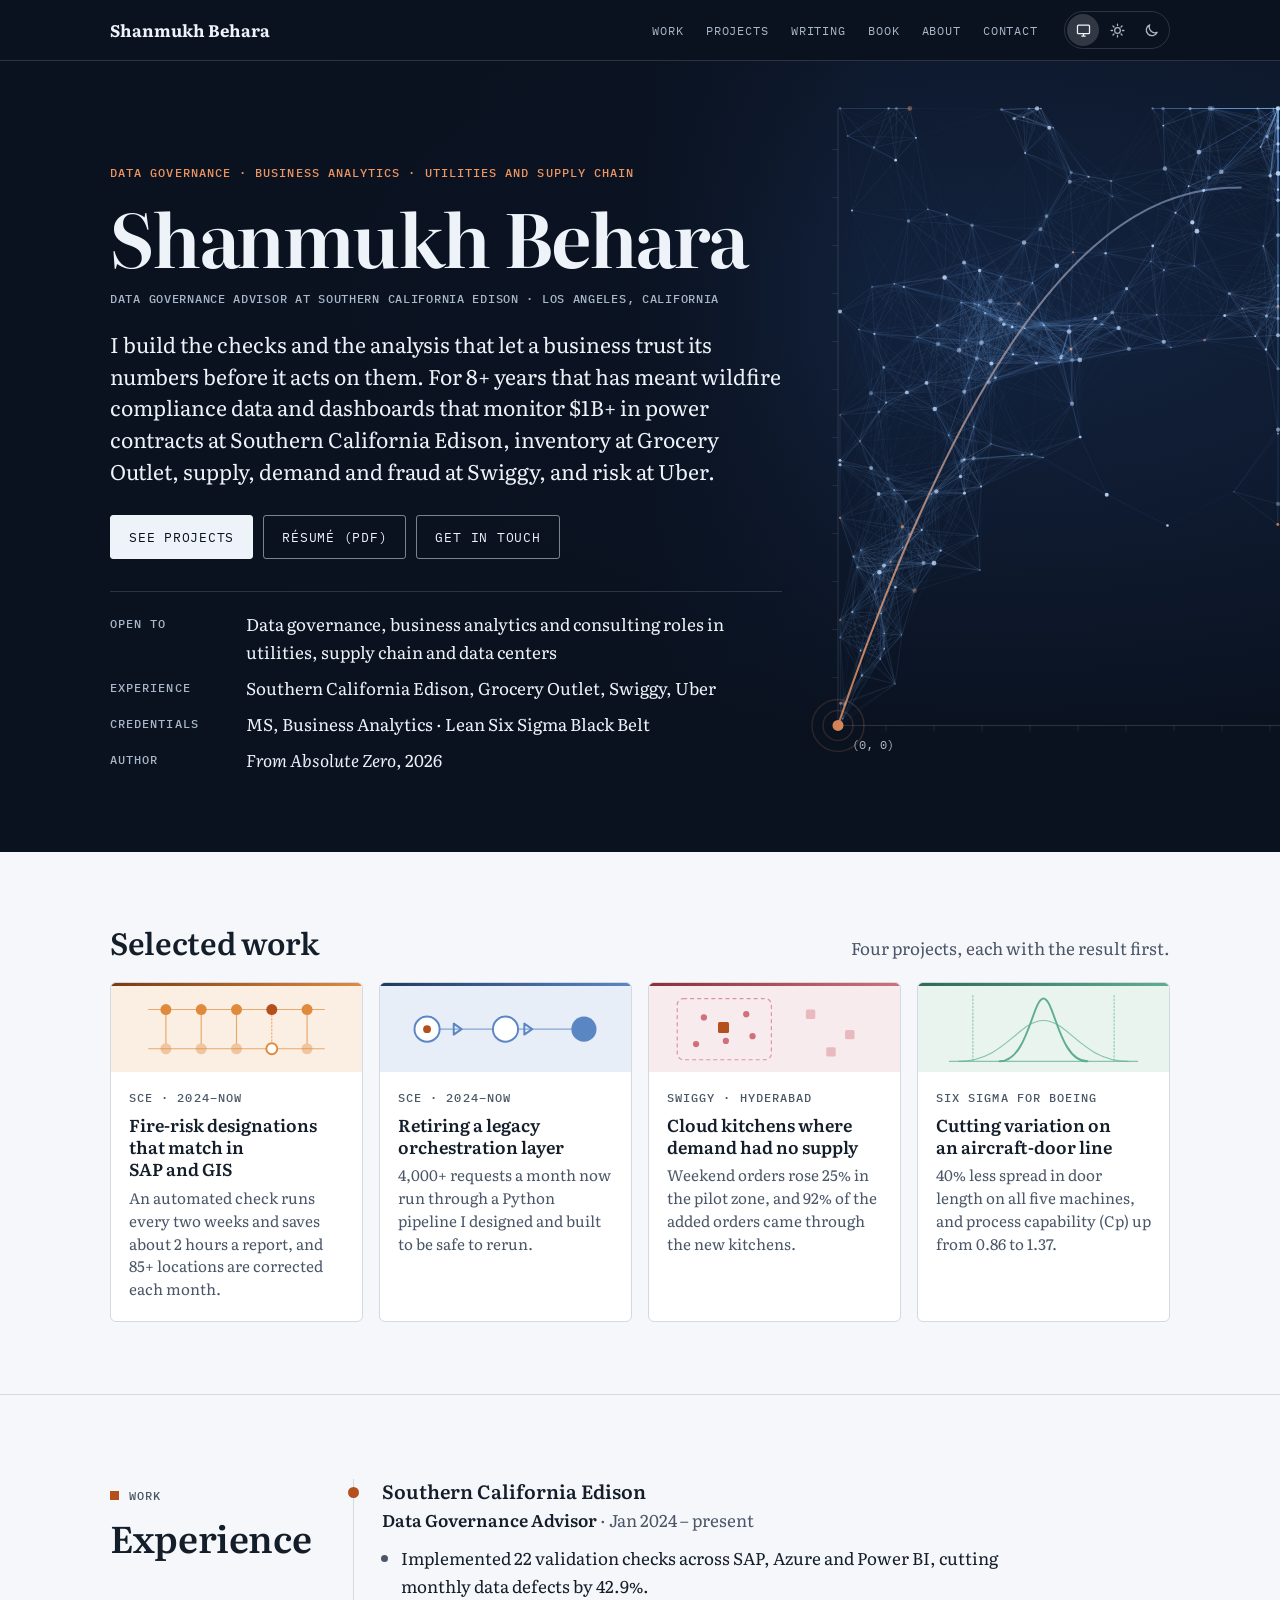
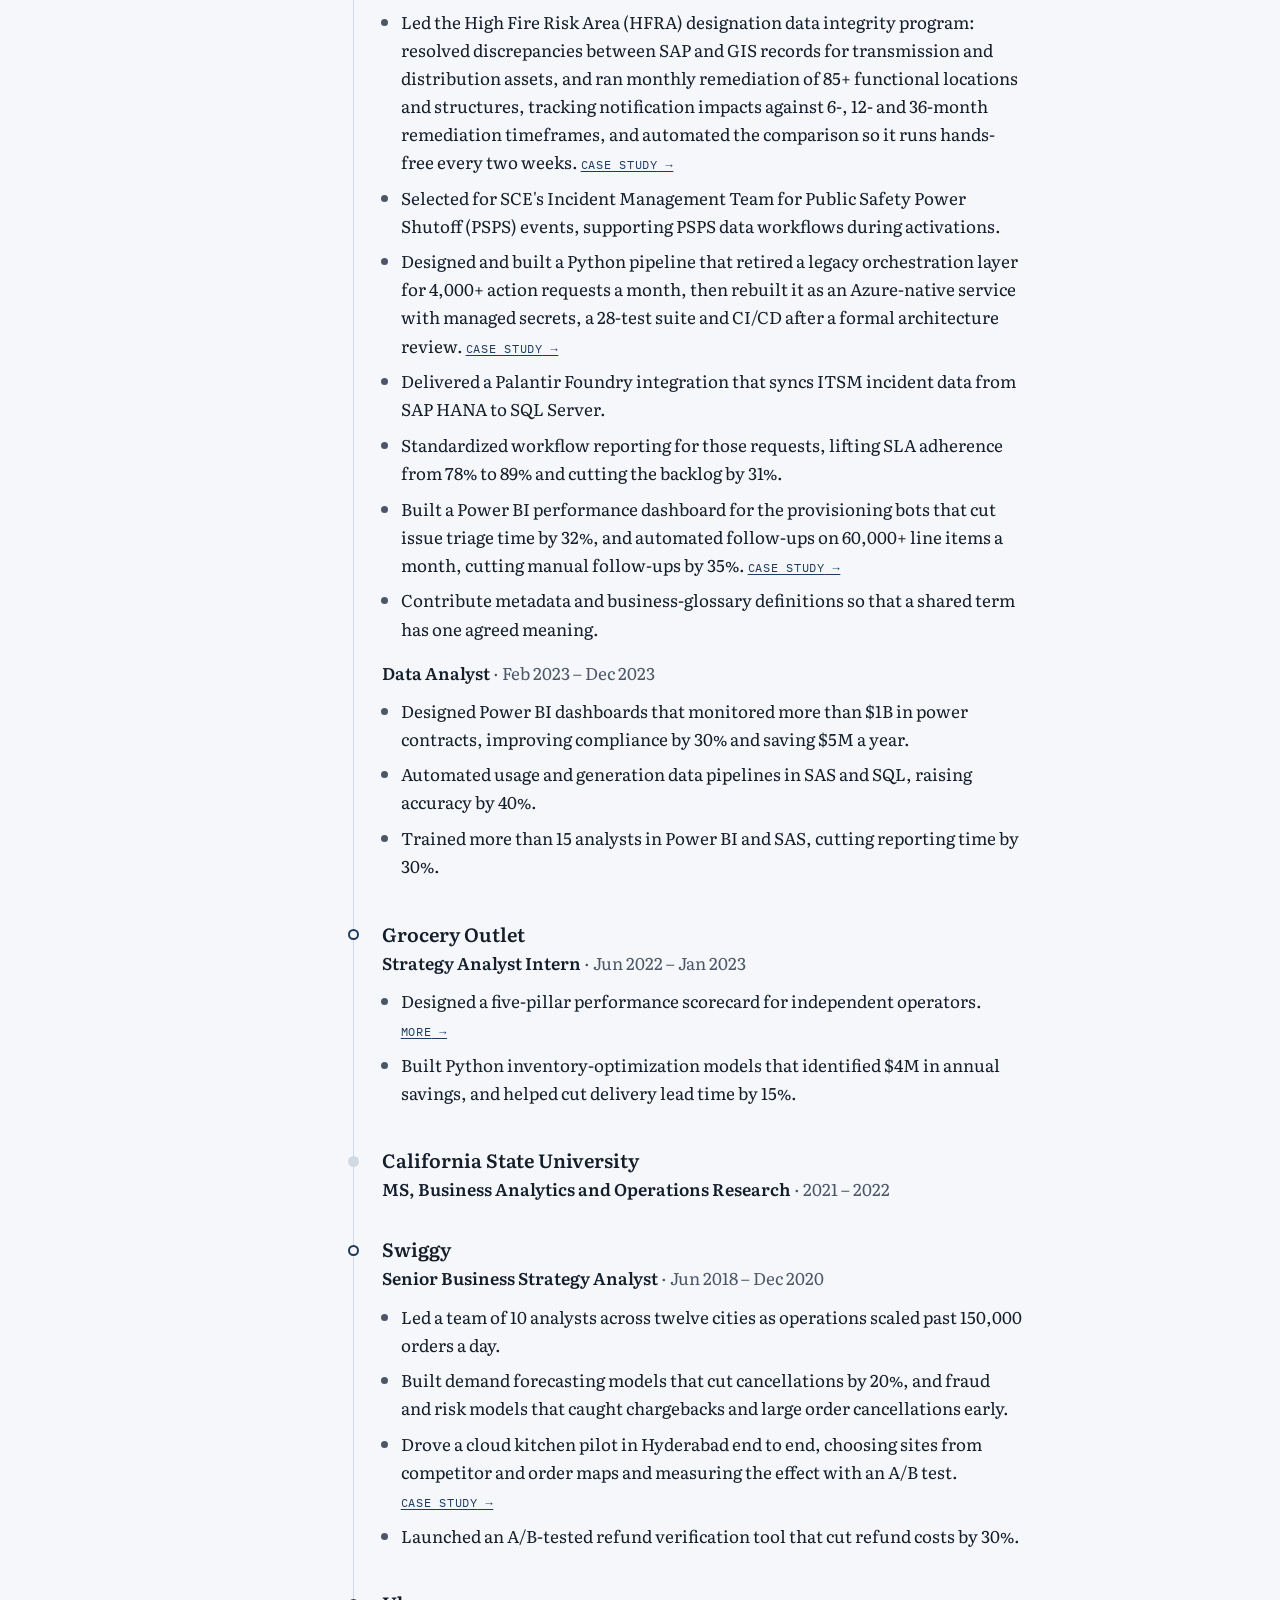
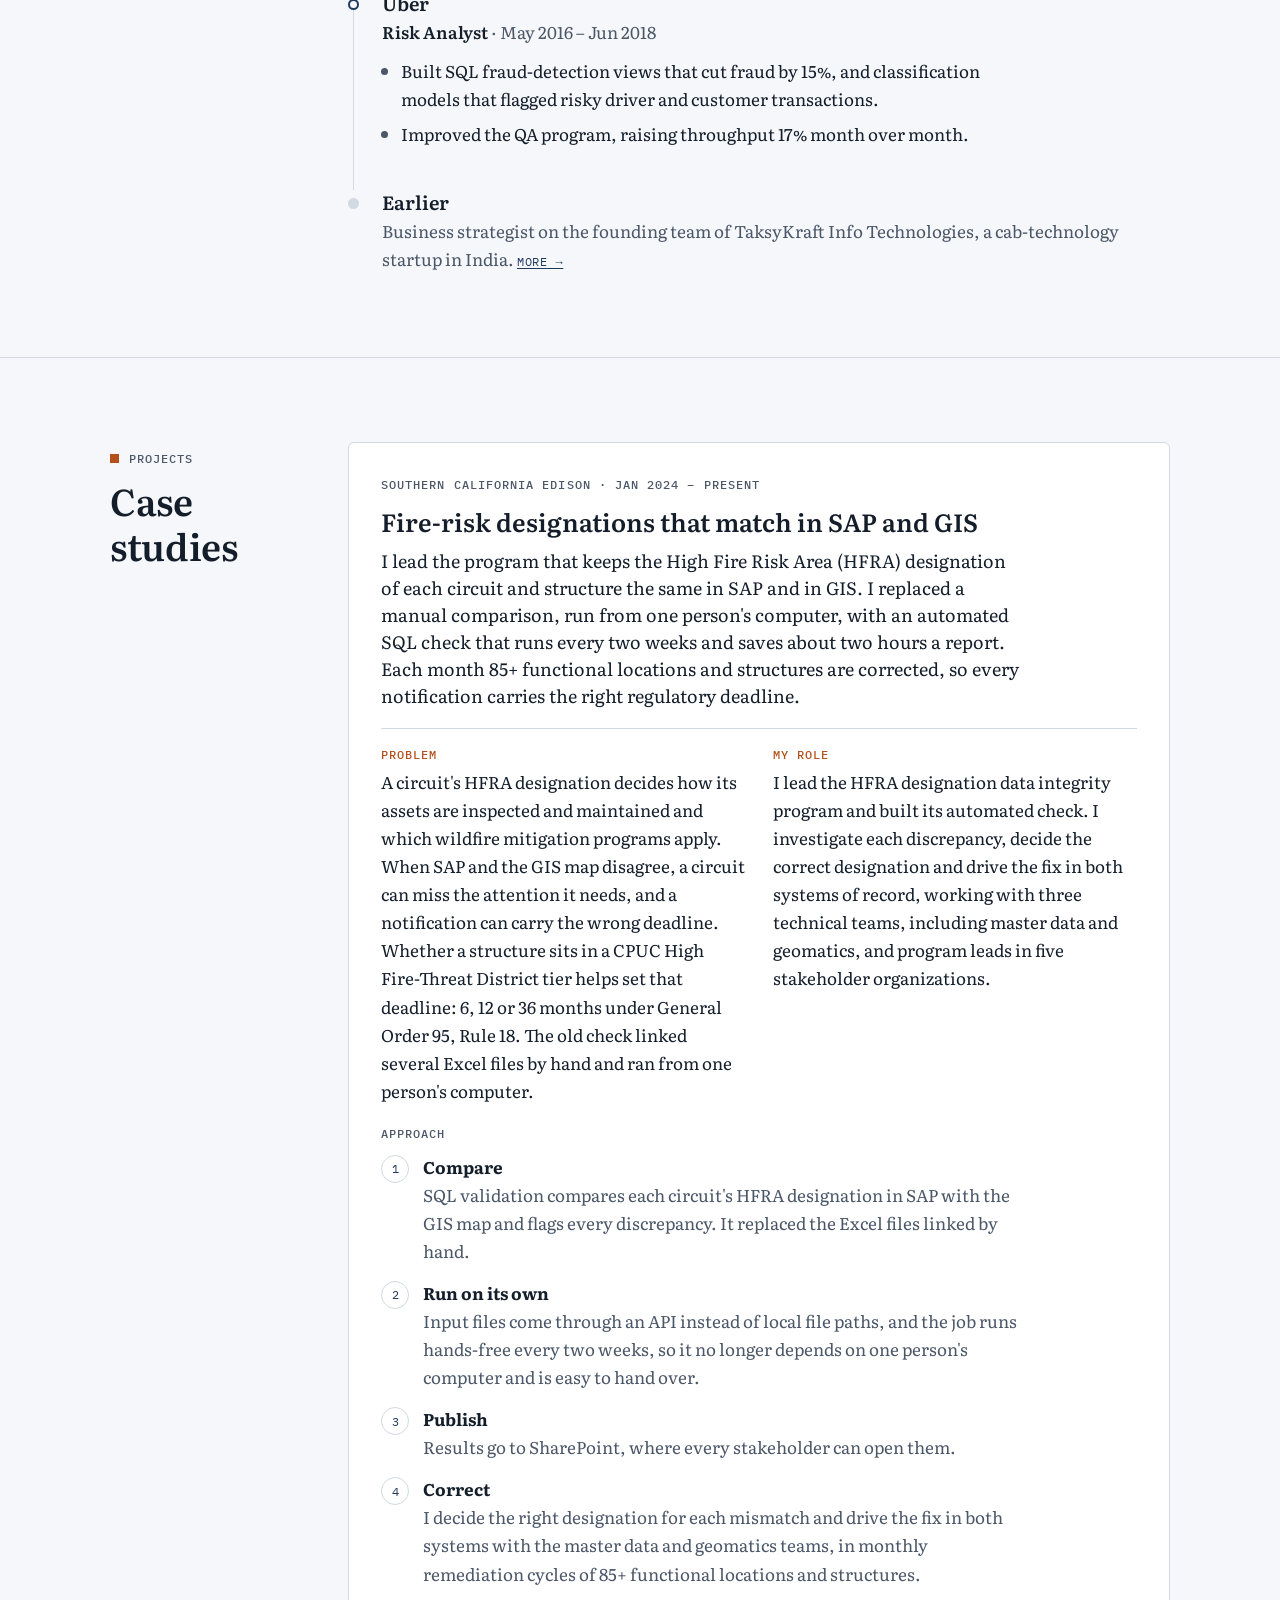
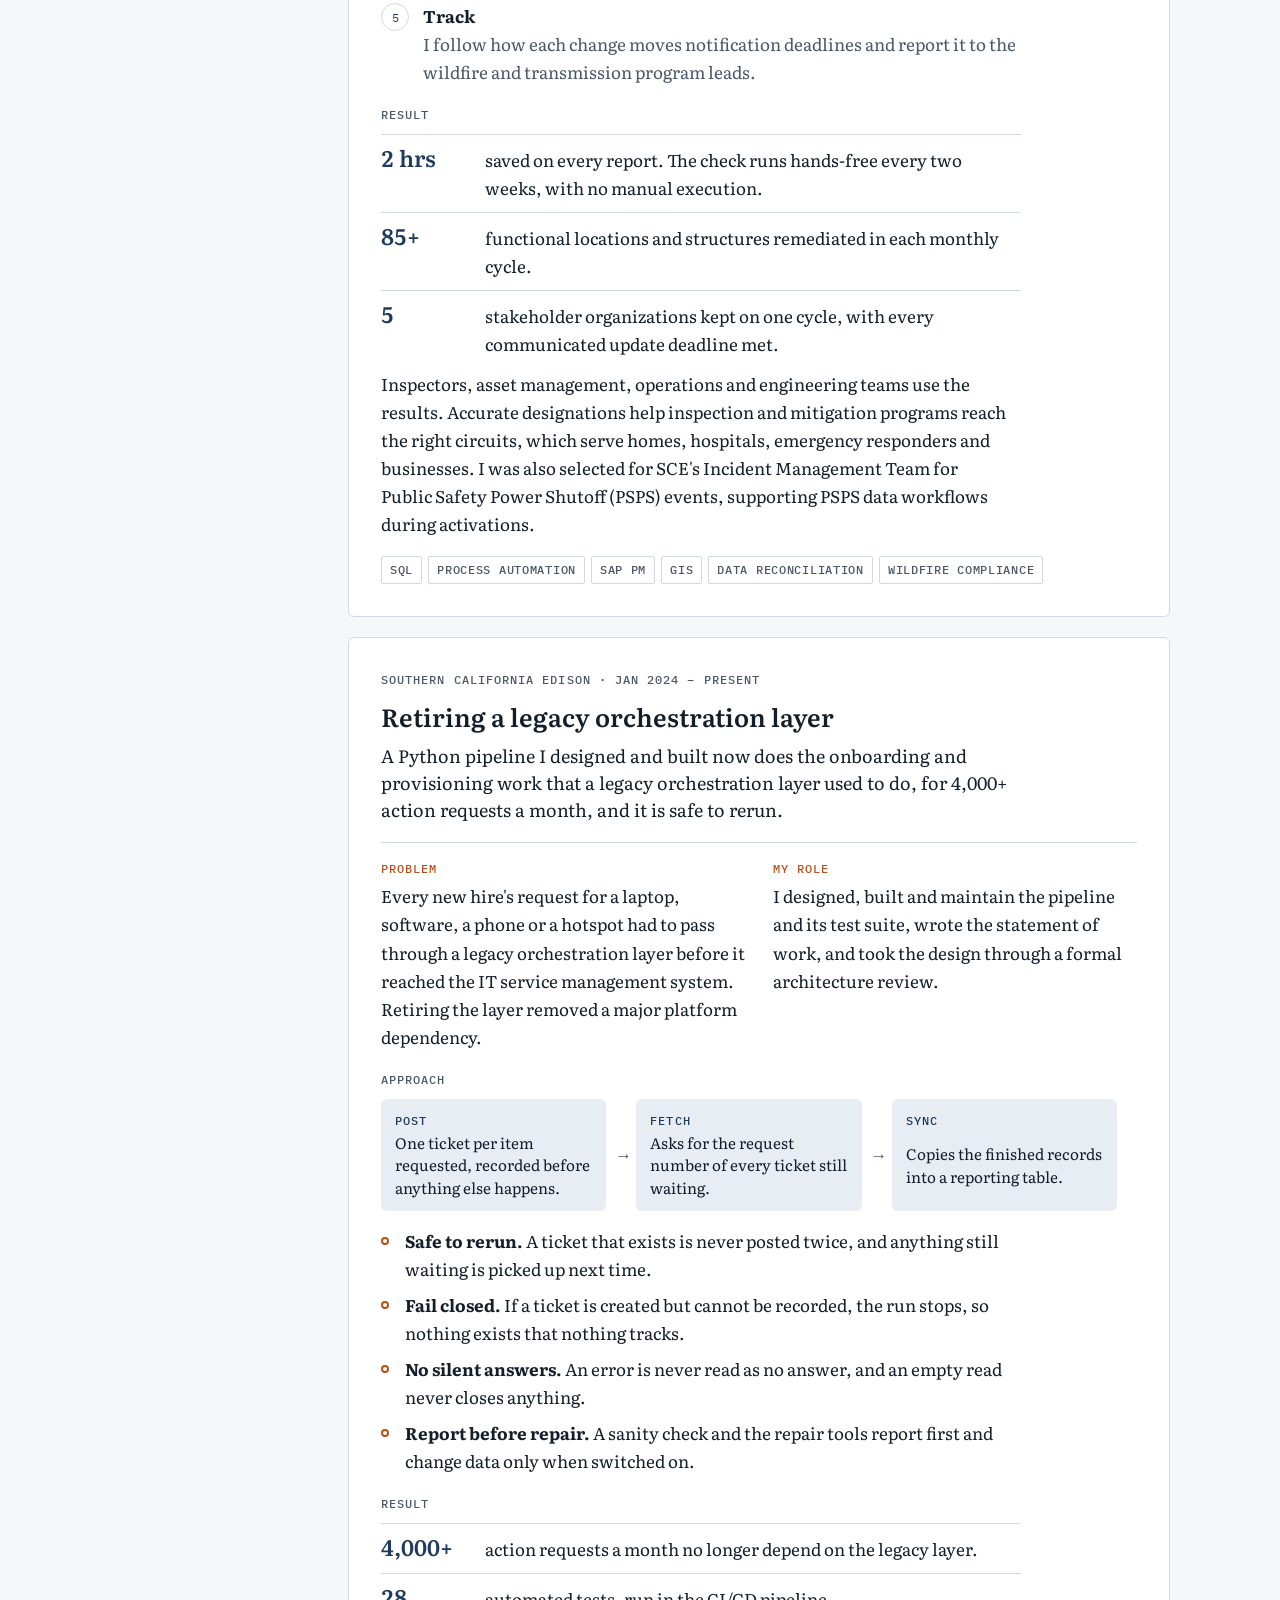
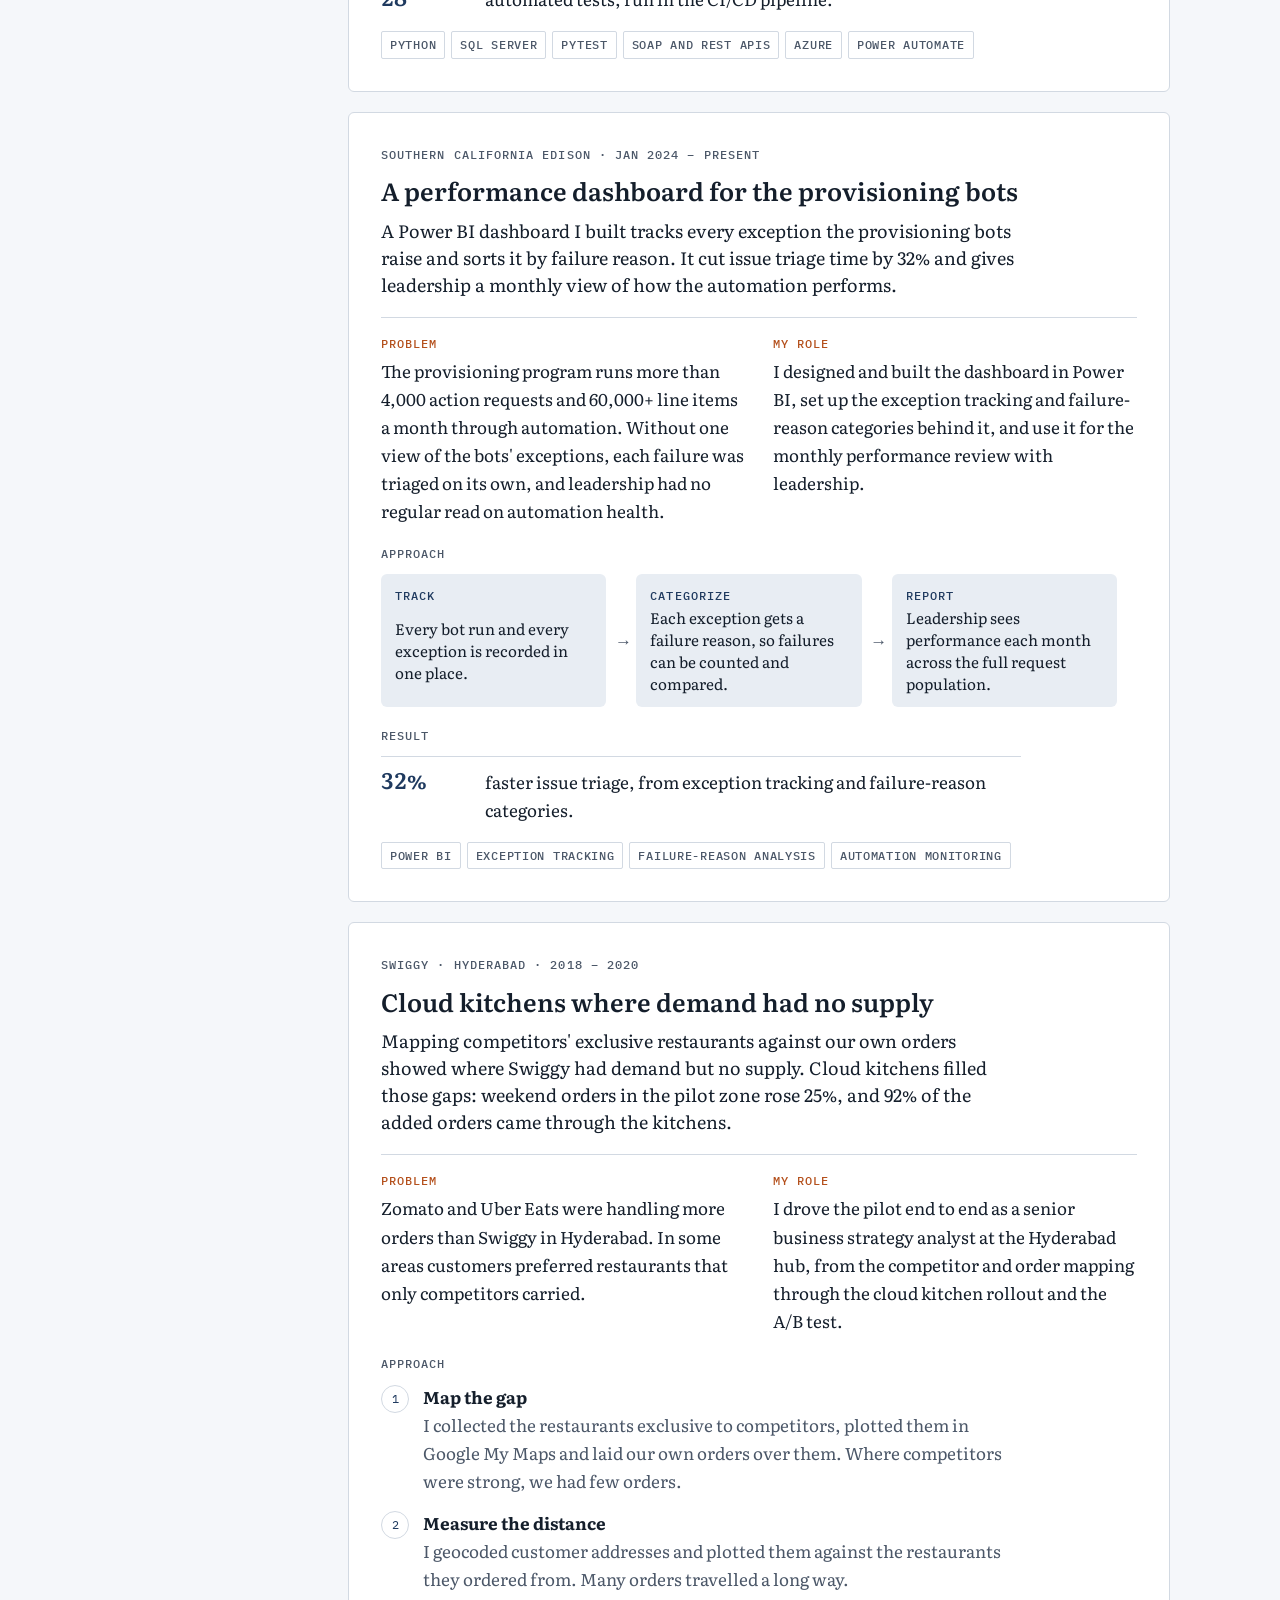
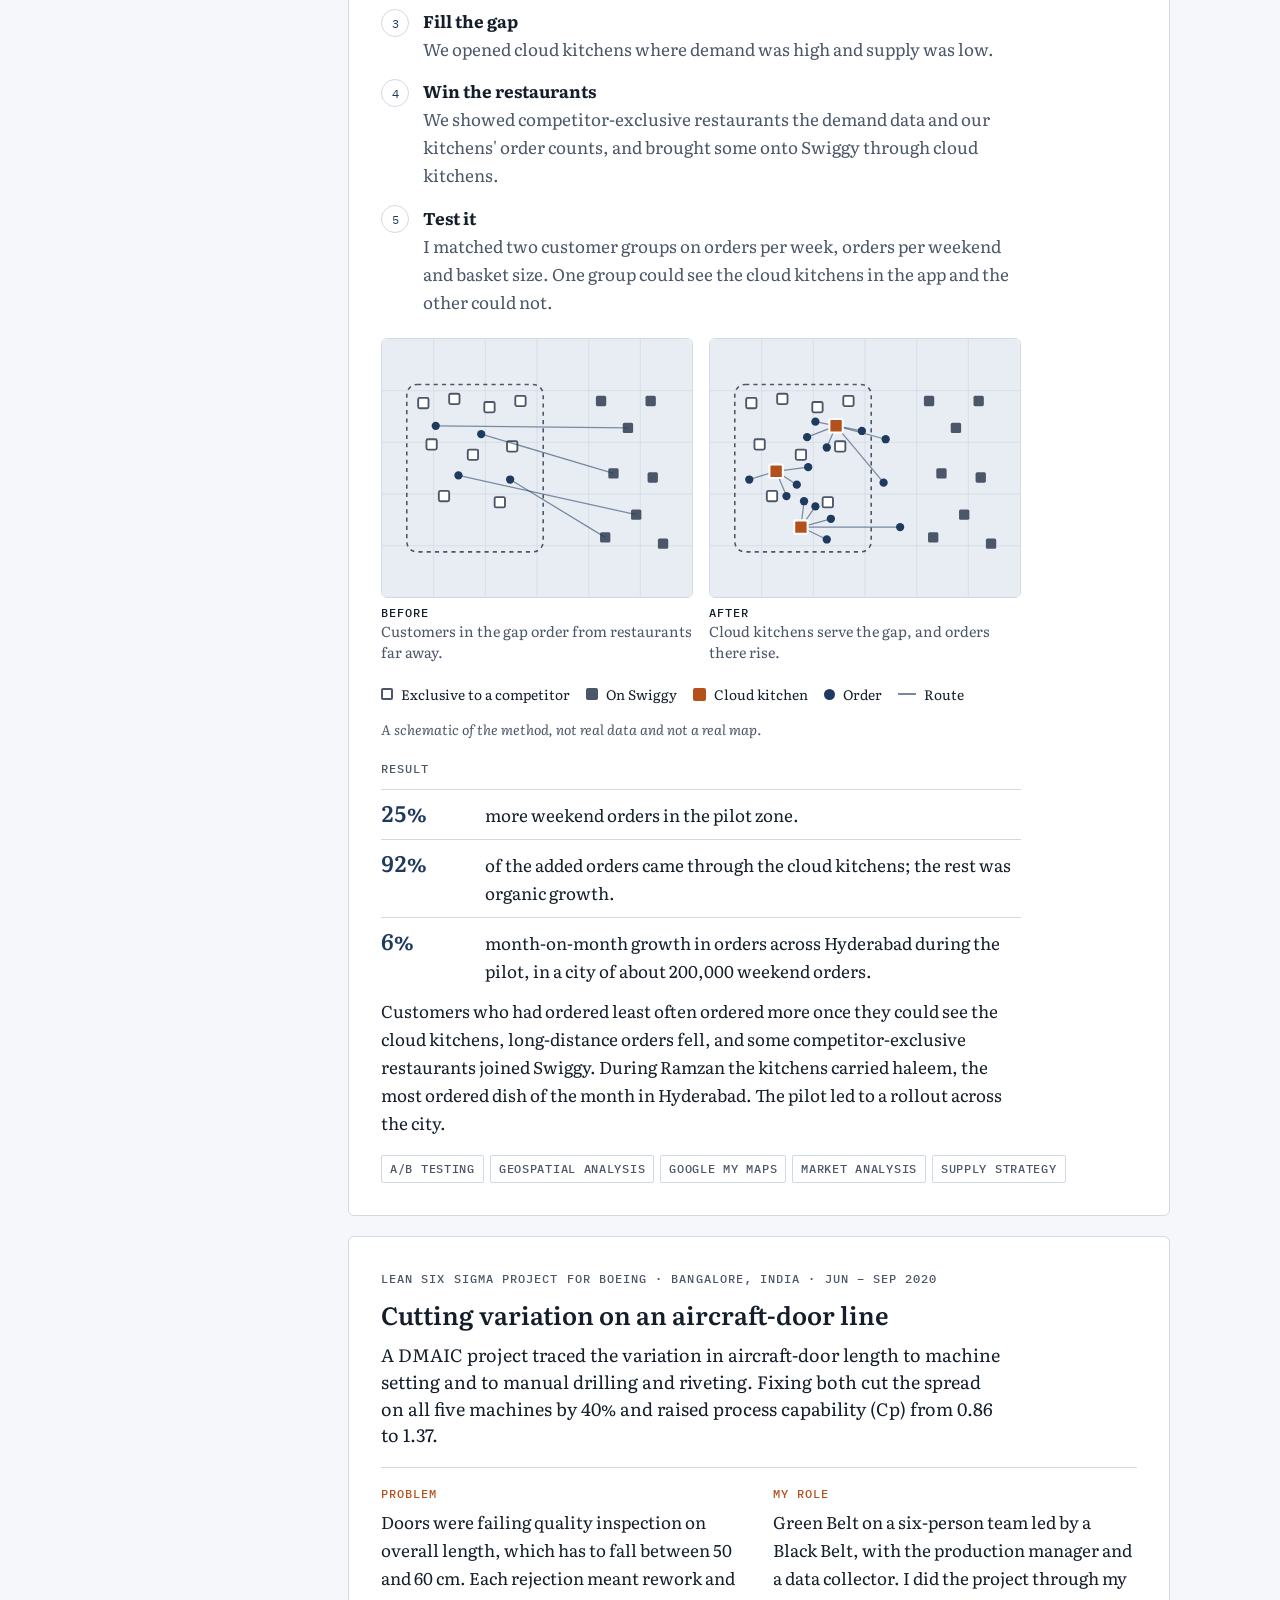
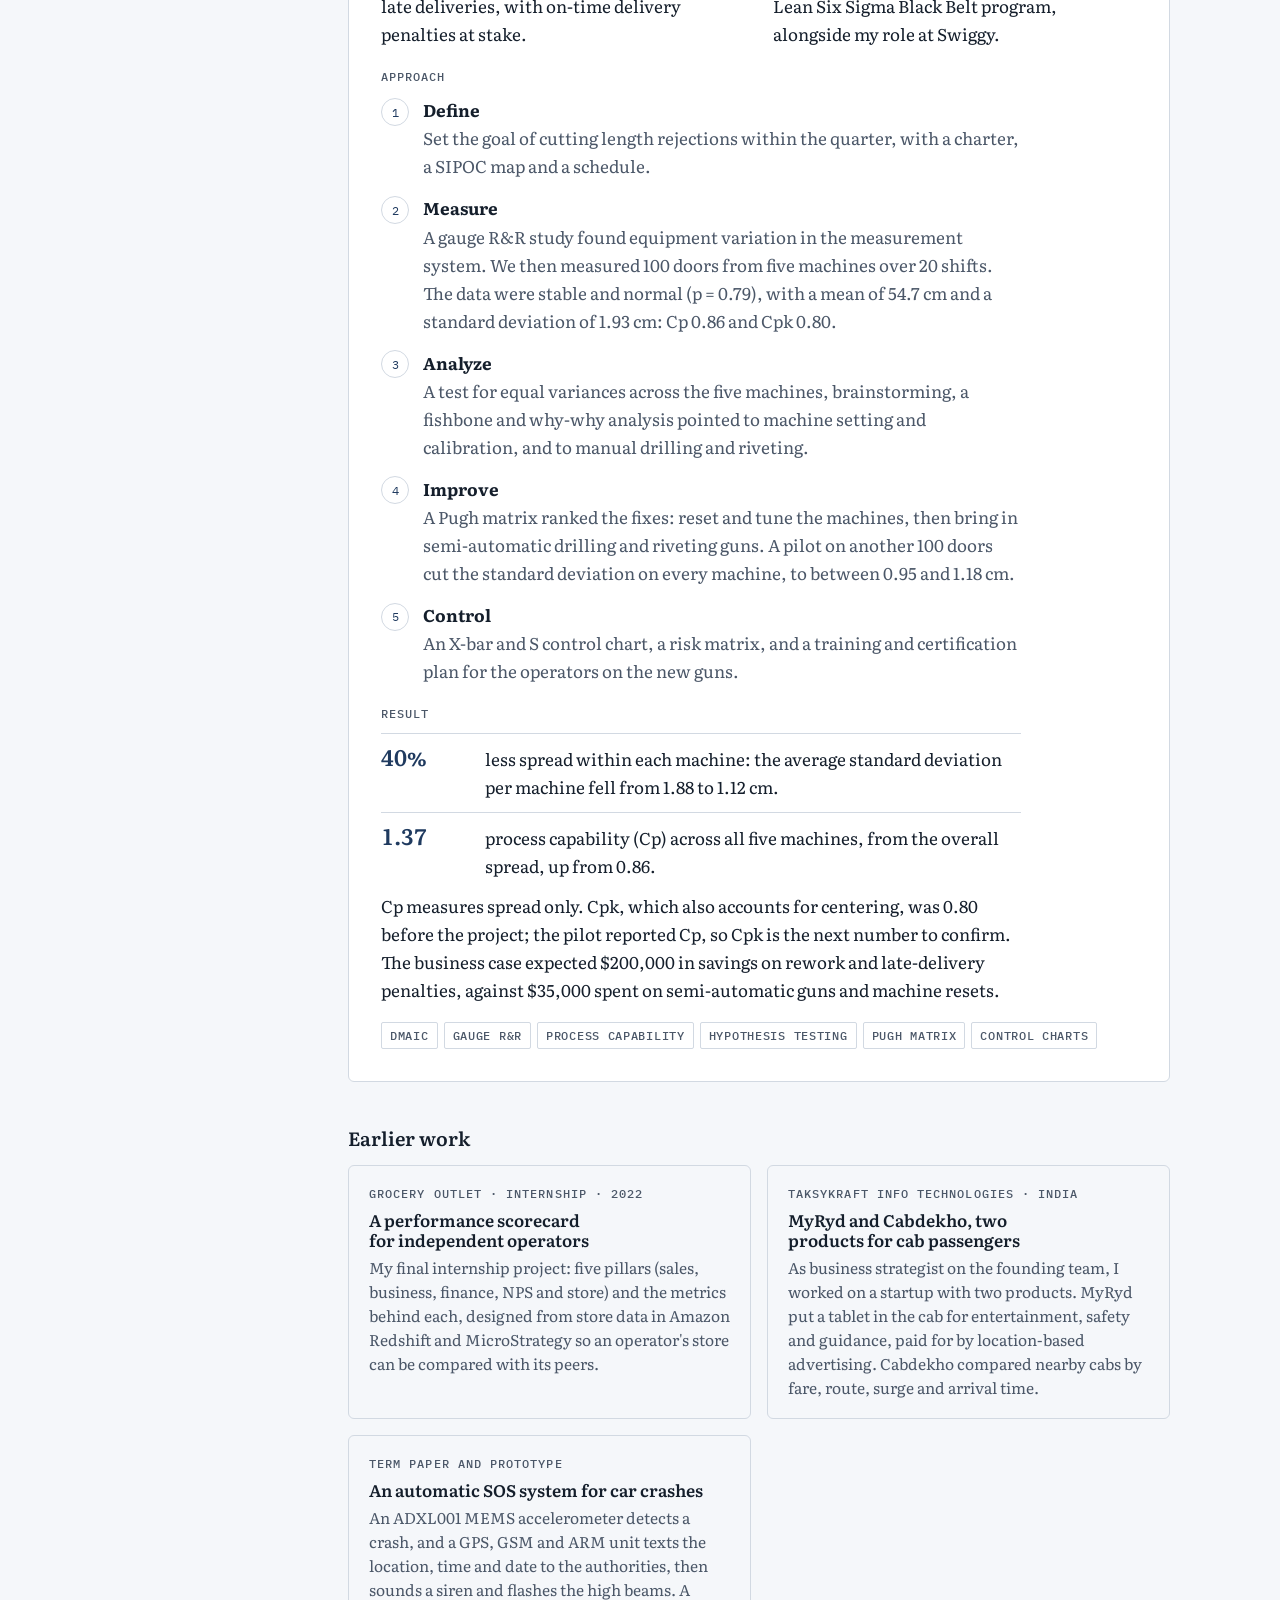
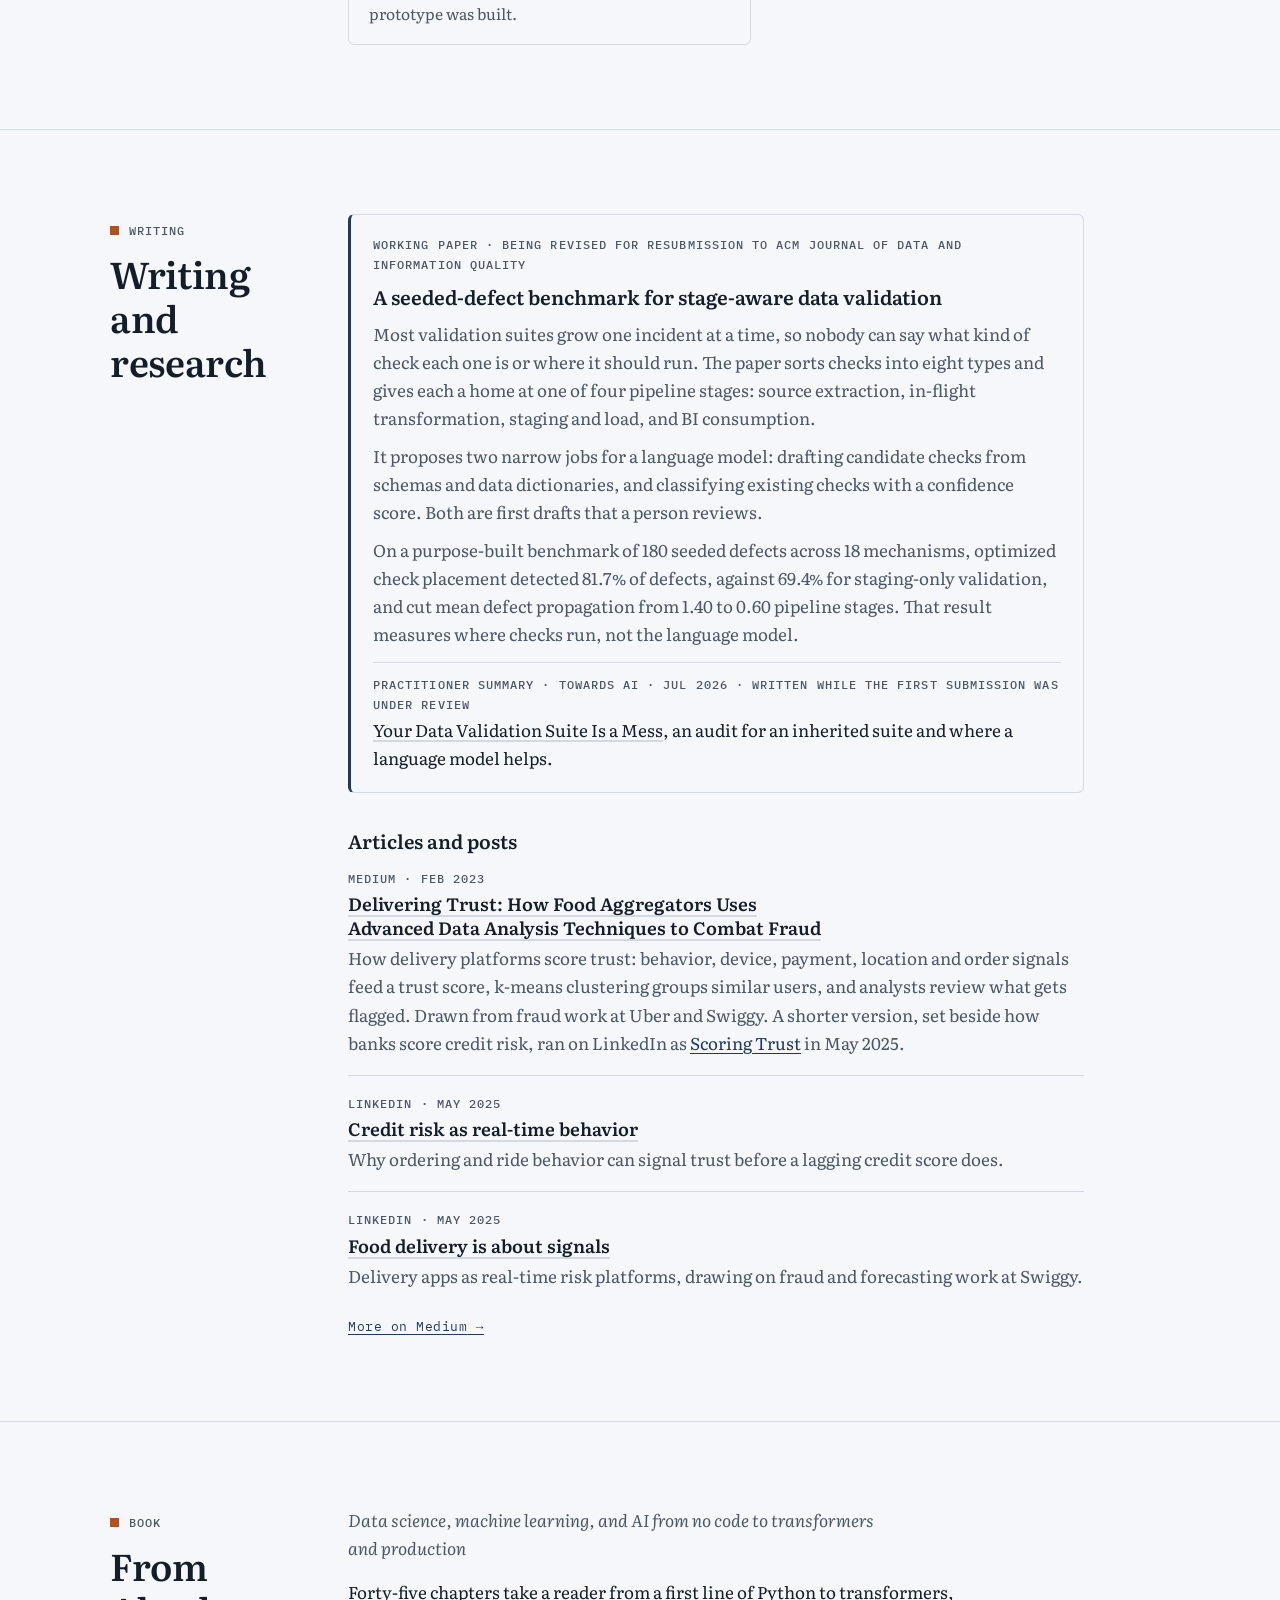
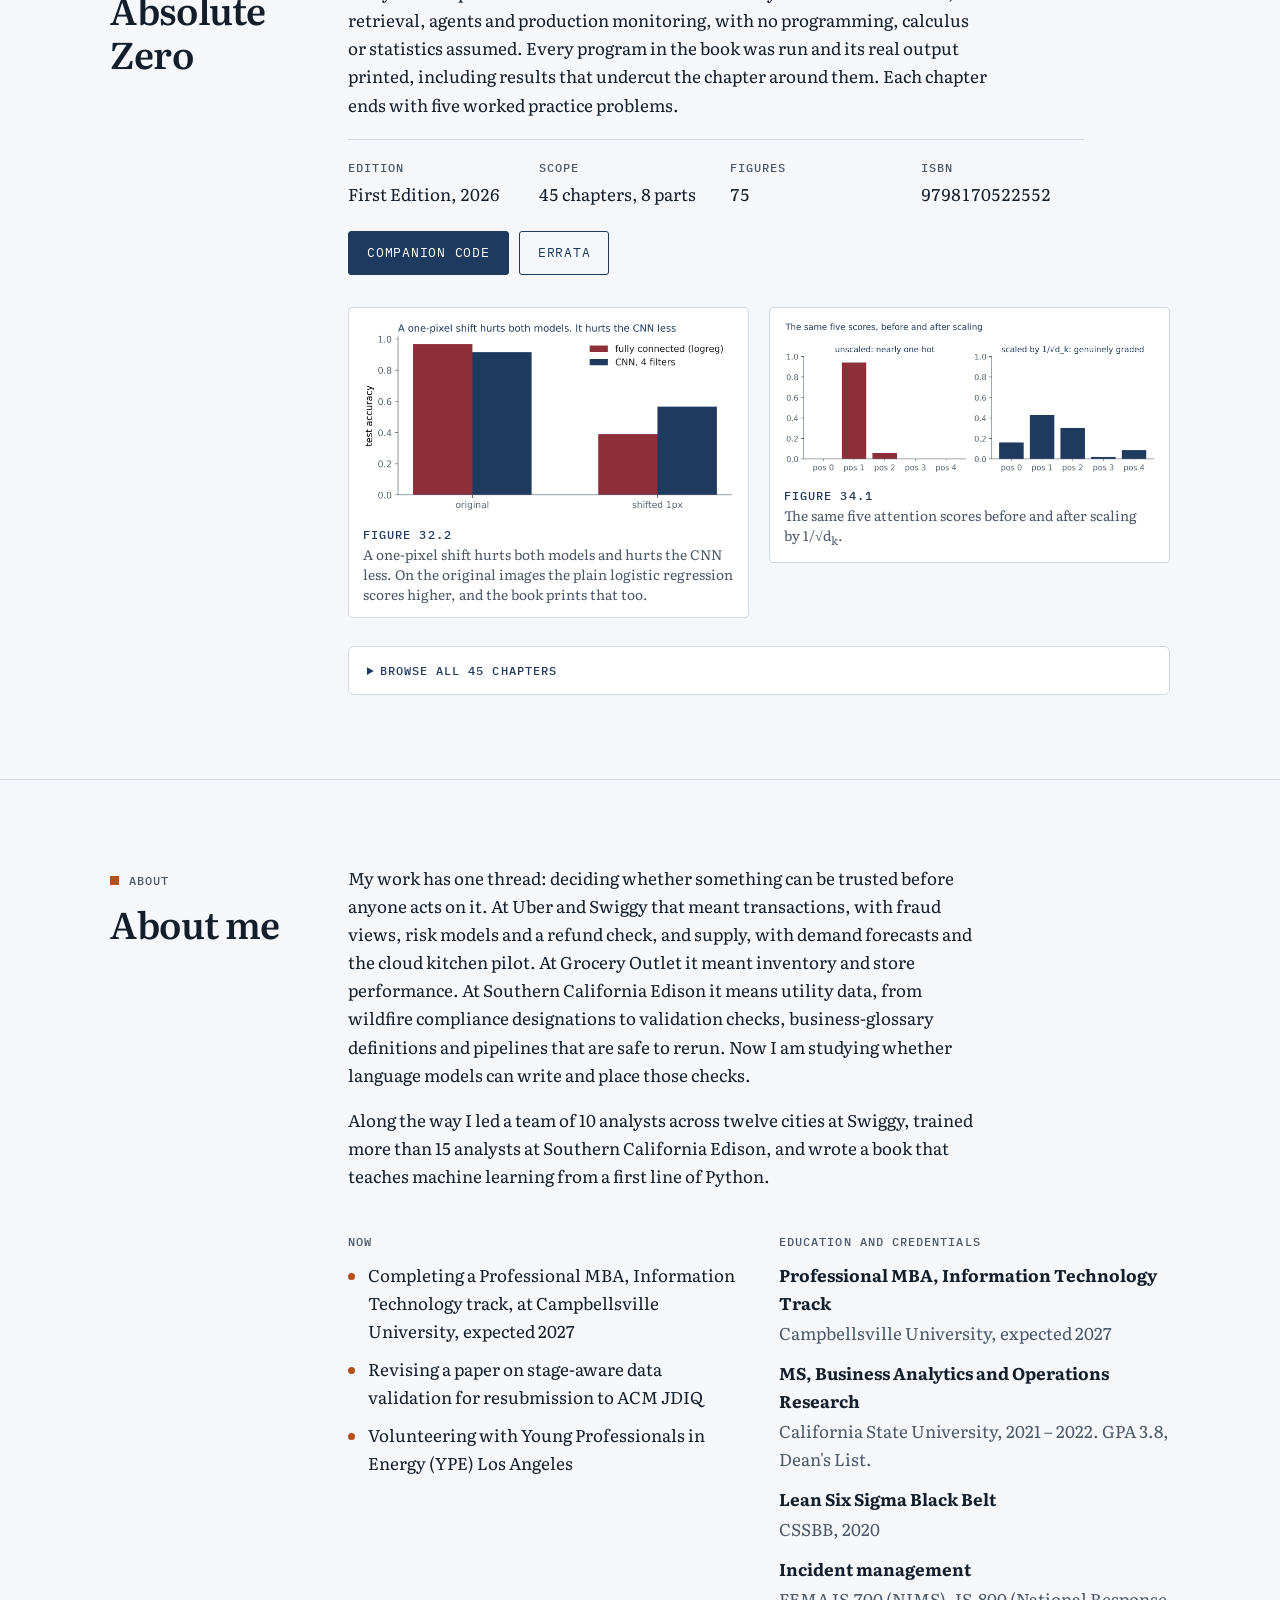
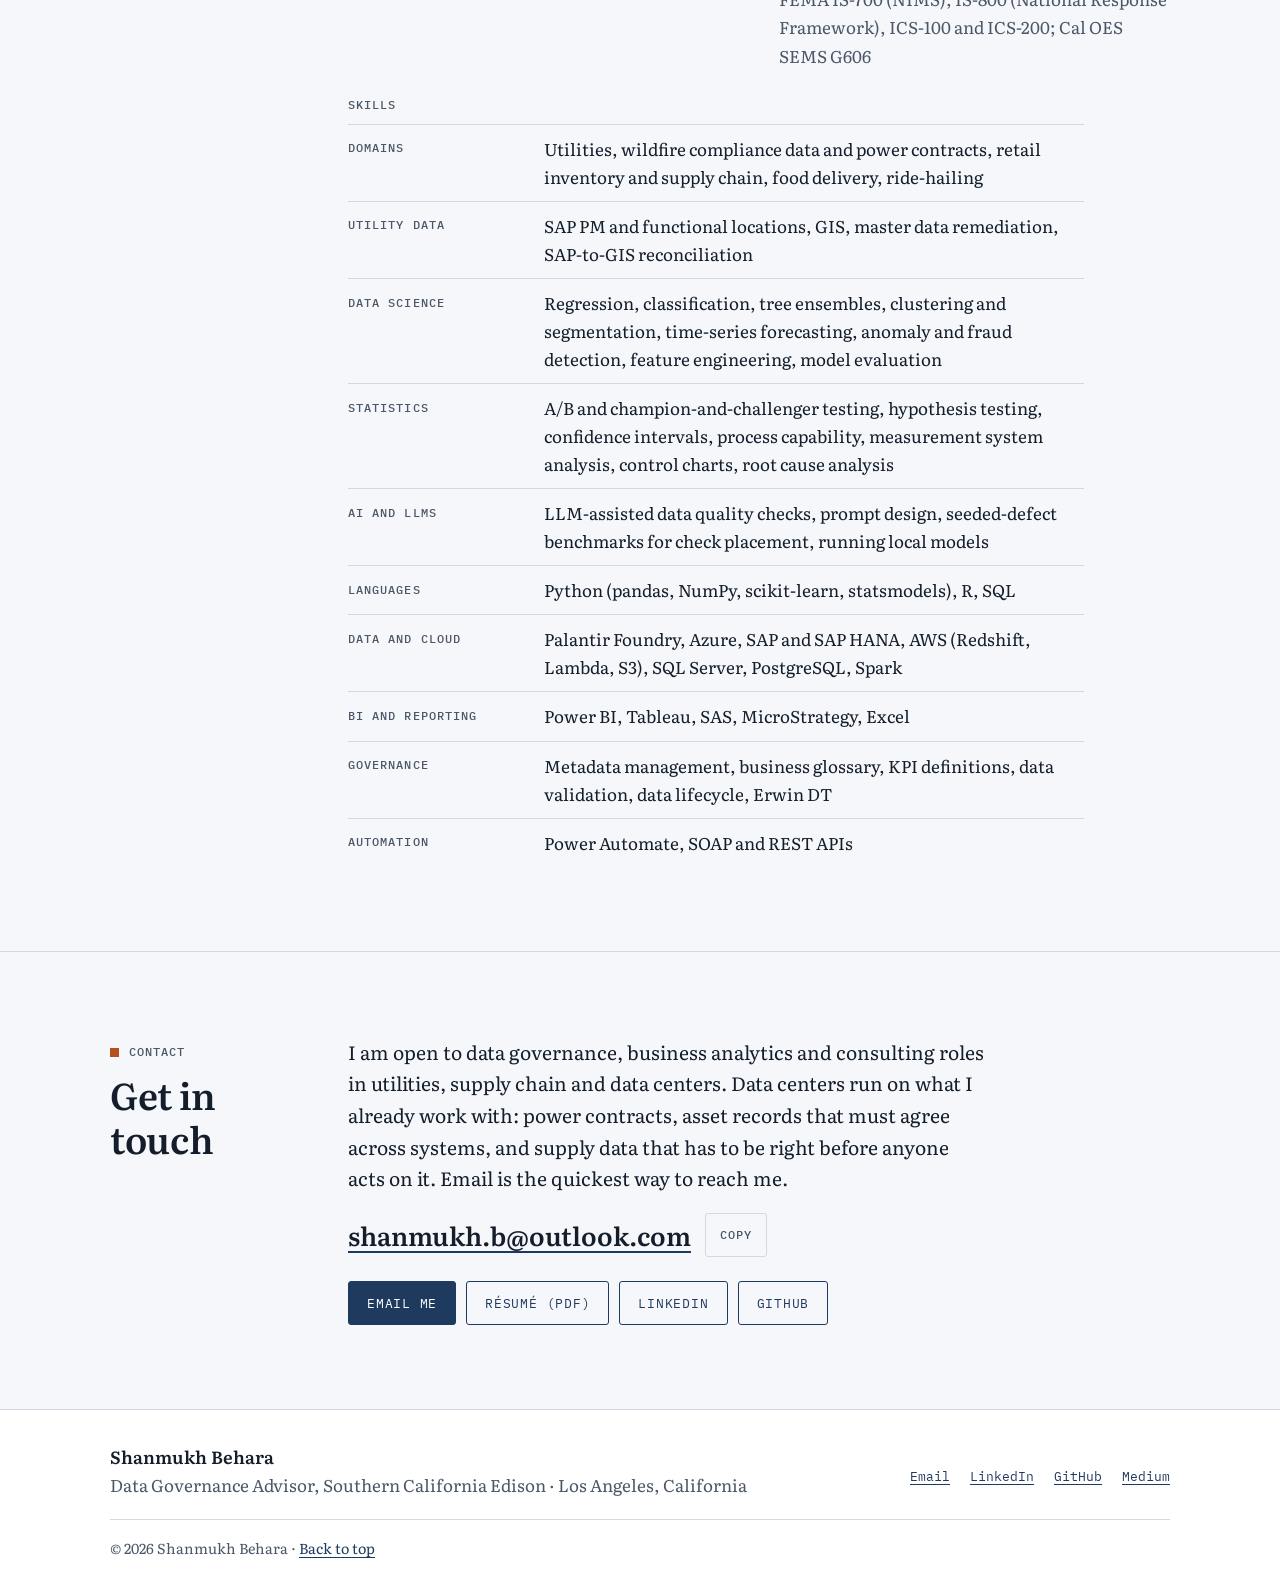
==== commit 0b14e2cb: "Describe the automated HFRA designation check in the case study - Rewrite the HFRA case study around" ====
--- a/index.html
+++ b/index.html
@@ -109,7 +109,7 @@
     <ul class="work-cards">
       <li class="card" style="--c1:#7A3B12;--c2:#E08A3C">
         <svg class="art" viewBox="0 0 320 110" aria-hidden="true" focusable="false"><path class="s thin" d="M48 30H272M48 80H272"/><path class="s thin" d="M70 37V73M115 37V73M160 37V73M250 37V73"/><path class="s thin dash-s" d="M205 37V73"/><circle class="f" cx="70" cy="30" r="7"/><circle class="f" cx="115" cy="30" r="7"/><circle class="f" cx="160" cy="30" r="7"/><circle class="o" cx="205" cy="30" r="7"/><circle class="f" cx="250" cy="30" r="7"/><circle class="f2" cx="70" cy="80" r="7"/><circle class="f2" cx="115" cy="80" r="7"/><circle class="f2" cx="160" cy="80" r="7"/><circle class="s hollow" cx="205" cy="80" r="7"/><circle class="f2" cx="250" cy="80" r="7"/></svg>
-        <div class="card-body"><p class="kicker">SCE · 2024–now</p><h3><a href="#hfra-case">Fire-risk designations that match in SAP and GIS</a></h3><p>85+ functional locations and structures checked and corrected each month, so each notification carries the right regulatory deadline.</p></div>
+        <div class="card-body"><p class="kicker">SCE · 2024–now</p><h3><a href="#hfra-case">Fire-risk designations that match in SAP and GIS</a></h3><p>An automated check runs every two weeks and saves about 2 hours a report, and 85+ locations are corrected each month.</p></div>
       </li>
       <li class="card" style="--c1:#1F3A5F;--c2:#5B86C4">
         <svg class="art" viewBox="0 0 320 110" aria-hidden="true" focusable="false"><path class="s thin" d="M70 55H250"/><path class="s" d="M104 55l-10-7v14zM194 55l-10-7v14z"/><circle class="s hollow" cx="60" cy="55" r="16"/><circle class="s hollow" cx="160" cy="55" r="16"/><circle class="f" cx="260" cy="55" r="16"/><circle class="o" cx="60" cy="55" r="5"/></svg>
@@ -137,7 +137,7 @@
           <p class="role"><strong>Data Governance Advisor</strong> · Jan&nbsp;2024 – present</p>
           <ul>
             <li>Implemented 22 validation checks across SAP, Azure and Power BI, cutting monthly data defects by 42.9%.</li>
-            <li>Led the High Fire Risk Area (HFRA) designation data integrity program: resolved discrepancies between SAP and GIS records for transmission and distribution assets, and ran monthly remediation of 85+ functional locations and structures, tracking notification impacts against 6-, 12- and 36-month remediation timeframes. <a class="more" href="#hfra-case">Case study</a></li>
+            <li>Led the High Fire Risk Area (HFRA) designation data integrity program: resolved discrepancies between SAP and GIS records for transmission and distribution assets, and ran monthly remediation of 85+ functional locations and structures, tracking notification impacts against 6-, 12- and 36-month remediation timeframes, and automated the comparison so it runs hands-free every two weeks. <a class="more" href="#hfra-case">Case study</a></li>
             <li>Selected for SCE's Incident Management Team for Public Safety Power Shutoff (PSPS) events, supporting PSPS data workflows during activations.</li>
             <li>Designed and built a Python pipeline that retired a legacy orchestration layer for 4,000+ action requests a month, then rebuilt it as an Azure-native service with managed secrets, a 28-test suite and CI/CD after a formal architecture review. <a class="more" href="#sce-case">Case study</a></li>
             <li>Delivered a Palantir Foundry integration that syncs ITSM incident data from SAP HANA to SQL Server.</li>
@@ -198,24 +198,27 @@
       <article class="case" id="hfra-case">
         <p class="meta">Southern California Edison · Jan&nbsp;2024 – present</p>
         <h3>Fire-risk designations that match in SAP and GIS</h3>
-        <p class="finding">I lead the program that keeps each transmission and distribution asset's High Fire Risk Area (HFRA) designation the same in SAP and in GIS. Every month 85+ functional locations and structures are checked and corrected, so each notification carries the right regulatory deadline.</p>
+        <p class="finding">I lead the program that keeps the High Fire Risk Area (HFRA) designation of each circuit and structure the same in SAP and in GIS. I replaced a manual comparison, run from one person's computer, with an automated SQL check that runs every two weeks and saves about two hours a report. Each month 85+ functional locations and structures are corrected, so every notification carries the right regulatory deadline.</p>
         <dl class="case-facts">
-          <div><dt>Problem</dt><dd>Whether a structure sits in a CPUC High Fire-Threat District tier helps set how fast a problem found on it must be fixed: within 6, 12 or 36 months under General Order&nbsp;95, Rule&nbsp;18. When SAP and the GIS map disagree about a structure's fire-risk designation, a notification can carry the wrong deadline.</dd></div>
-          <div><dt>My role</dt><dd>I lead the HFRA designation data integrity program. I investigate each discrepancy, decide the correct designation and drive the fix in both systems of record, working with three technical teams, including master data and geomatics, and program leads in five stakeholder organizations.</dd></div>
+          <div><dt>Problem</dt><dd>A circuit's HFRA designation decides how its assets are inspected and maintained and which wildfire mitigation programs apply. When SAP and the GIS map disagree, a circuit can miss the attention it needs, and a notification can carry the wrong deadline. Whether a structure sits in a CPUC High Fire-Threat District tier helps set that deadline: 6, 12 or 36 months under General Order&nbsp;95, Rule&nbsp;18. The old check linked several Excel files by hand and ran from one person's computer.</dd></div>
+          <div><dt>My role</dt><dd>I lead the HFRA designation data integrity program and built its automated check. I investigate each discrepancy, decide the correct designation and drive the fix in both systems of record, working with three technical teams, including master data and geomatics, and program leads in five stakeholder organizations.</dd></div>
         </dl>
         <h4 class="kicker">Approach</h4>
-        <ol class="flow">
-          <li><strong>Compare</strong><span>Check each asset's designation in SAP against the GIS map and list every mismatch.</span></li>
-          <li><strong>Correct</strong><span>Decide the right designation and drive the fix in both systems with the master data and geomatics teams.</span></li>
-          <li><strong>Track</strong><span>Follow how each change moves notification deadlines, and report it to the wildfire and transmission program leads.</span></li>
+        <ol class="steps">
+          <li><div><strong>Compare</strong><span>SQL validation compares each circuit's HFRA designation in SAP with the GIS map and flags every discrepancy. It replaced the Excel files linked by hand.</span></div></li>
+          <li><div><strong>Run on its own</strong><span>Input files come through an API instead of local file paths, and the job runs hands-free every two weeks, so it no longer depends on one person's computer and is easy to hand over.</span></div></li>
+          <li><div><strong>Publish</strong><span>Results go to SharePoint, where every stakeholder can open them.</span></div></li>
+          <li><div><strong>Correct</strong><span>I decide the right designation for each mismatch and drive the fix in both systems with the master data and geomatics teams, in monthly remediation cycles of 85+ functional locations and structures.</span></div></li>
+          <li><div><strong>Track</strong><span>I follow how each change moves notification deadlines and report it to the wildfire and transmission program leads.</span></div></li>
         </ol>
         <h4 class="kicker">Result</h4>
         <ul class="results">
+          <li><strong>2 hrs</strong><span>saved on every report. The check runs hands-free every two weeks, with no manual execution.</span></li>
           <li><strong>85+</strong><span>functional locations and structures remediated in each monthly cycle.</span></li>
-          <li><strong>5</strong><span>stakeholder organizations kept on one monthly cycle, with every communicated update deadline met.</span></li>
-        </ul>
-        <p class="detail">I was also selected for SCE's Incident Management Team for Public Safety Power Shutoff (PSPS) events, supporting PSPS data workflows during activations.</p>
-        <ul class="tags"><li class="tag">SAP PM</li><li class="tag">GIS</li><li class="tag">Master data</li><li class="tag">Data reconciliation</li><li class="tag">Wildfire compliance</li><li class="tag">CPUC GO 95</li></ul>
+          <li><strong>5</strong><span>stakeholder organizations kept on one cycle, with every communicated update deadline met.</span></li>
+        </ul>
+        <p class="detail">Inspectors, asset management, operations and engineering teams use the results. Accurate designations help inspection and mitigation programs reach the right circuits, which serve homes, hospitals, emergency responders and businesses. I was also selected for SCE's Incident Management Team for Public Safety Power Shutoff (PSPS) events, supporting PSPS data workflows during activations.</p>
+        <ul class="tags"><li class="tag">SQL</li><li class="tag">Process automation</li><li class="tag">SAP PM</li><li class="tag">GIS</li><li class="tag">Data reconciliation</li><li class="tag">Wildfire compliance</li></ul>
       </article>
 
       <article class="case" id="sce-case">
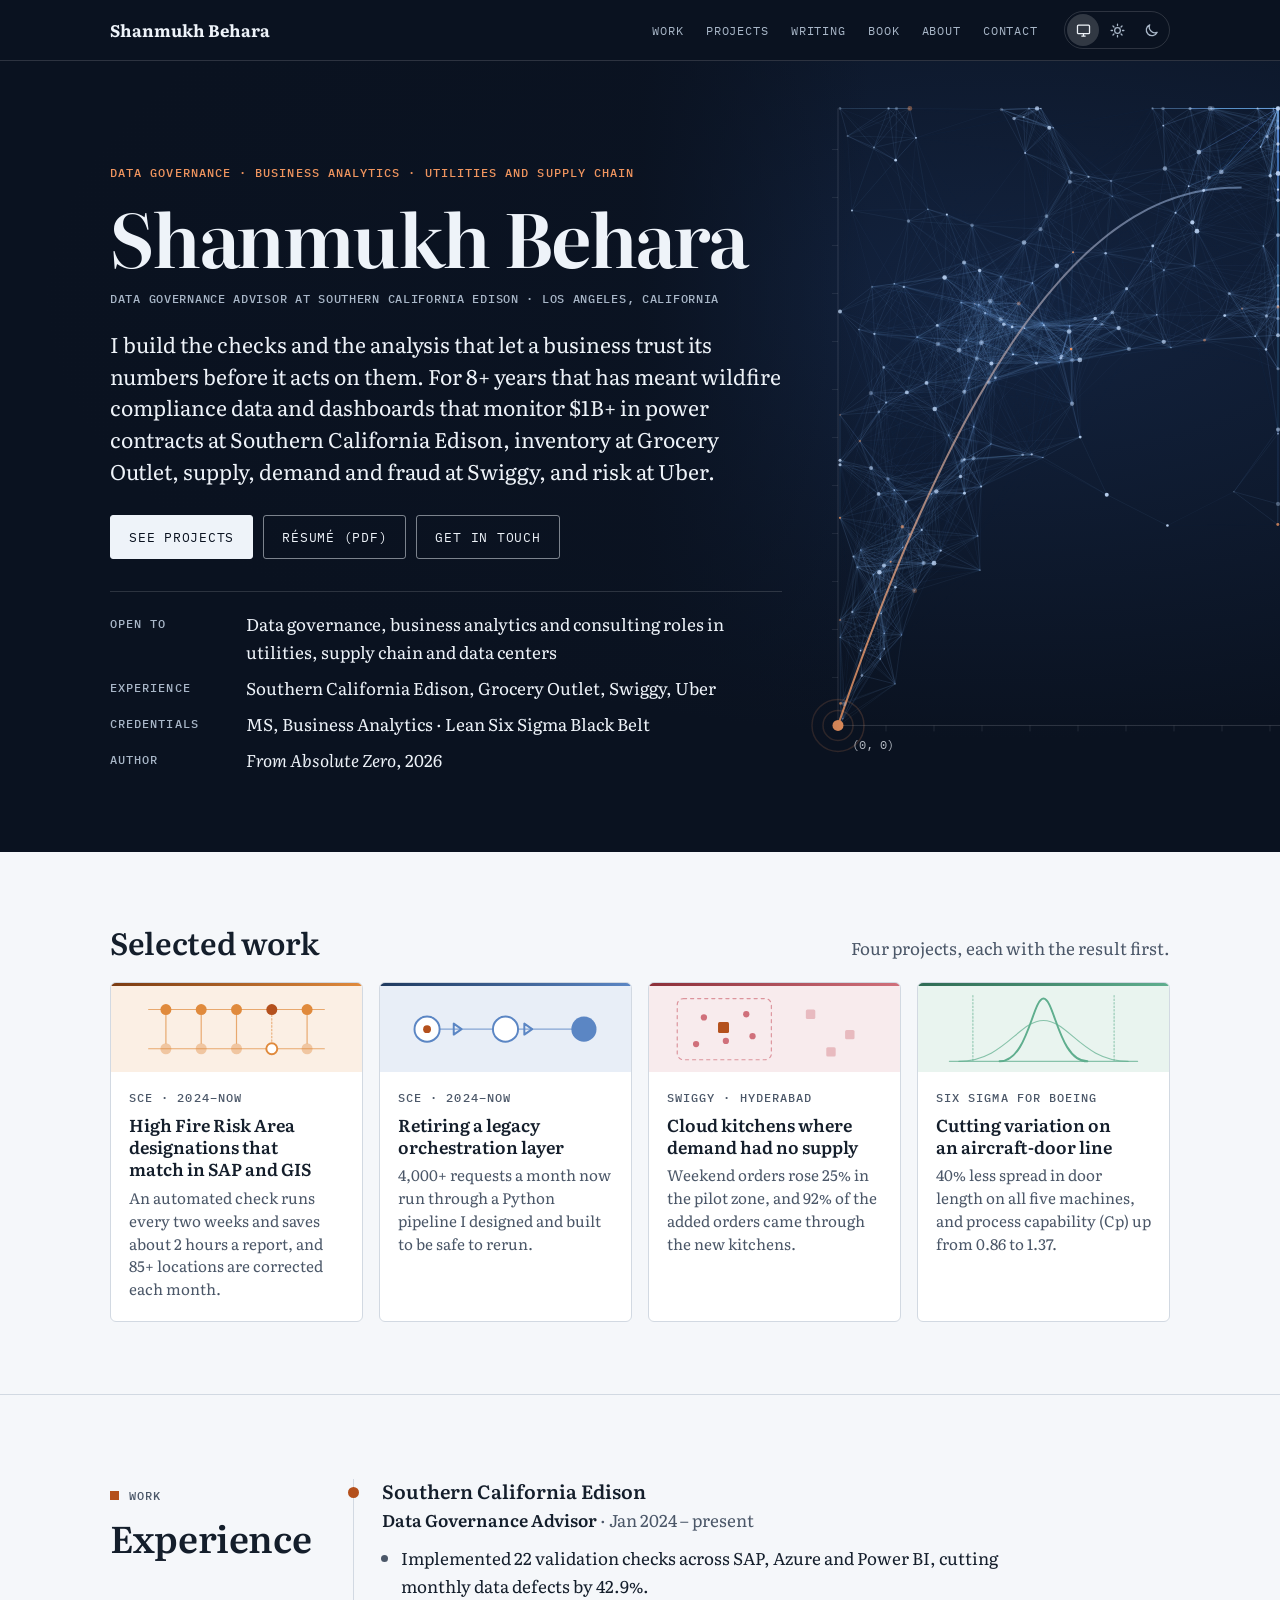
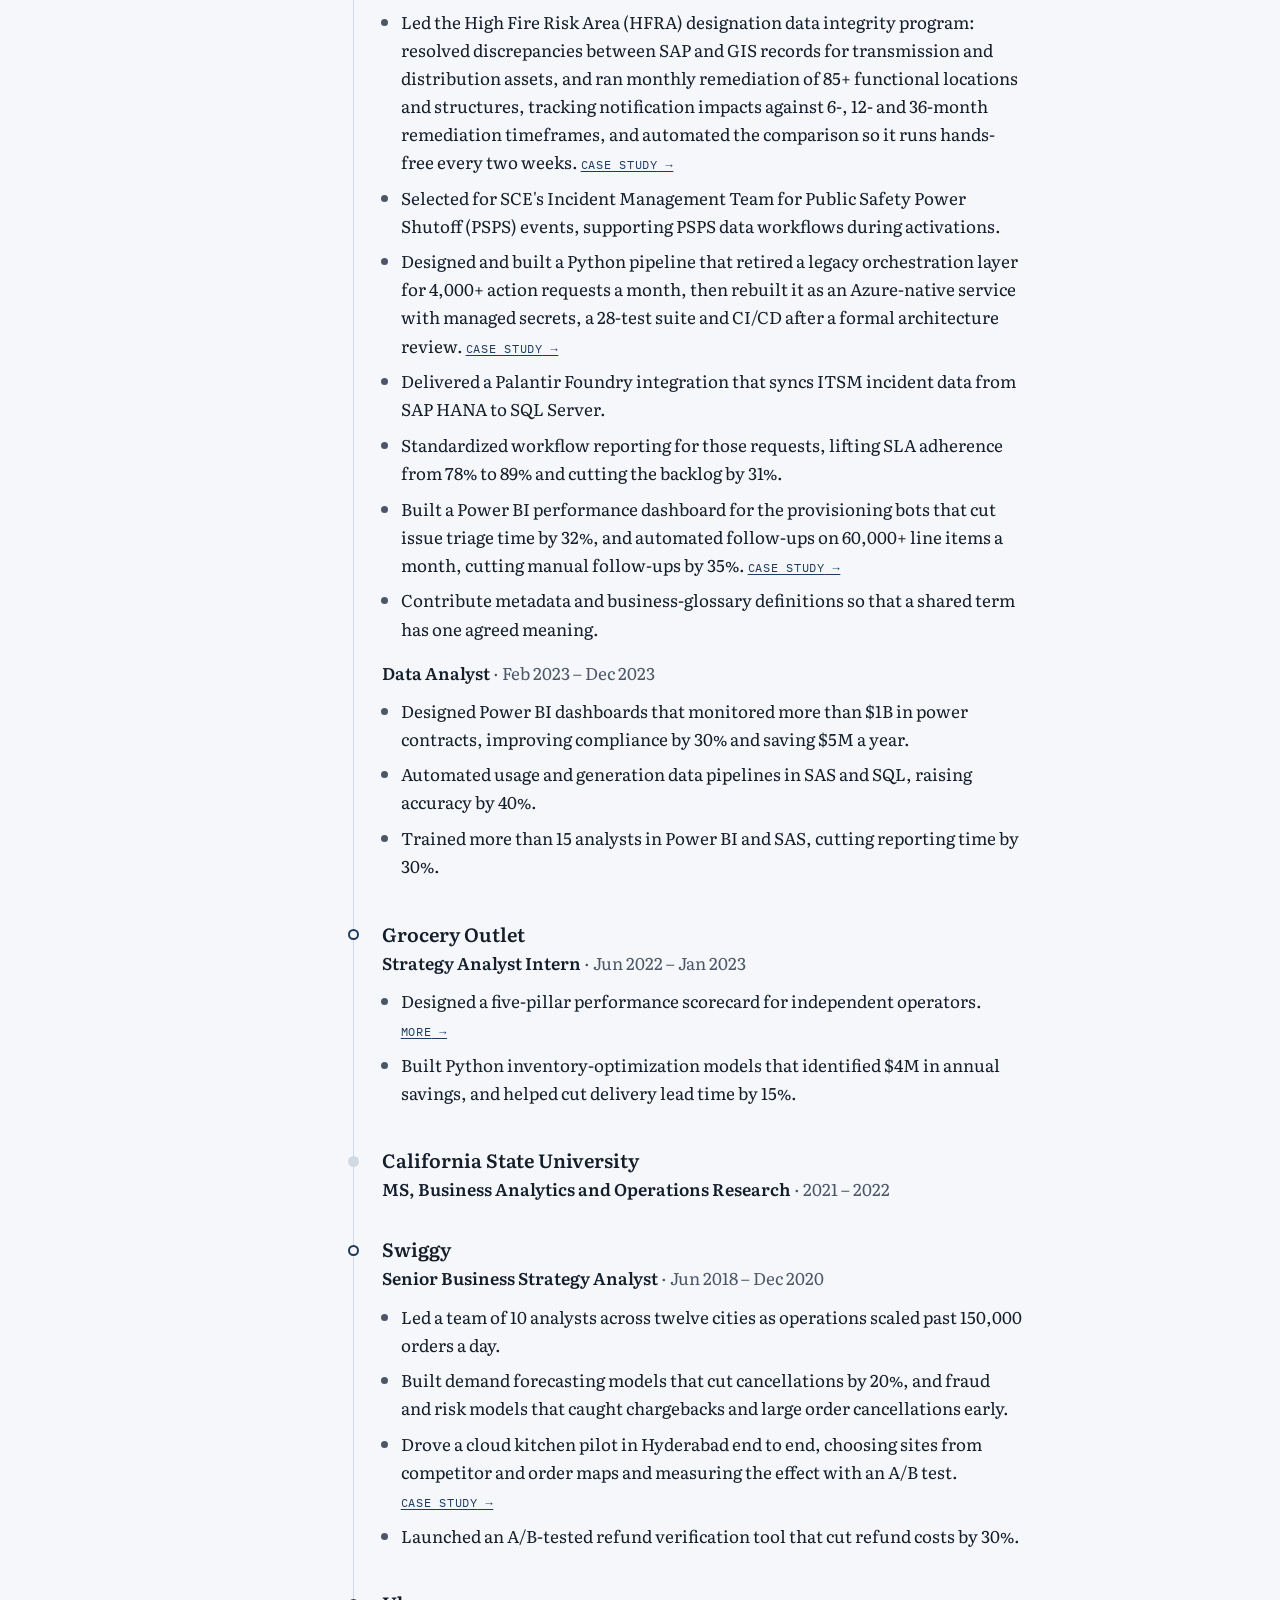
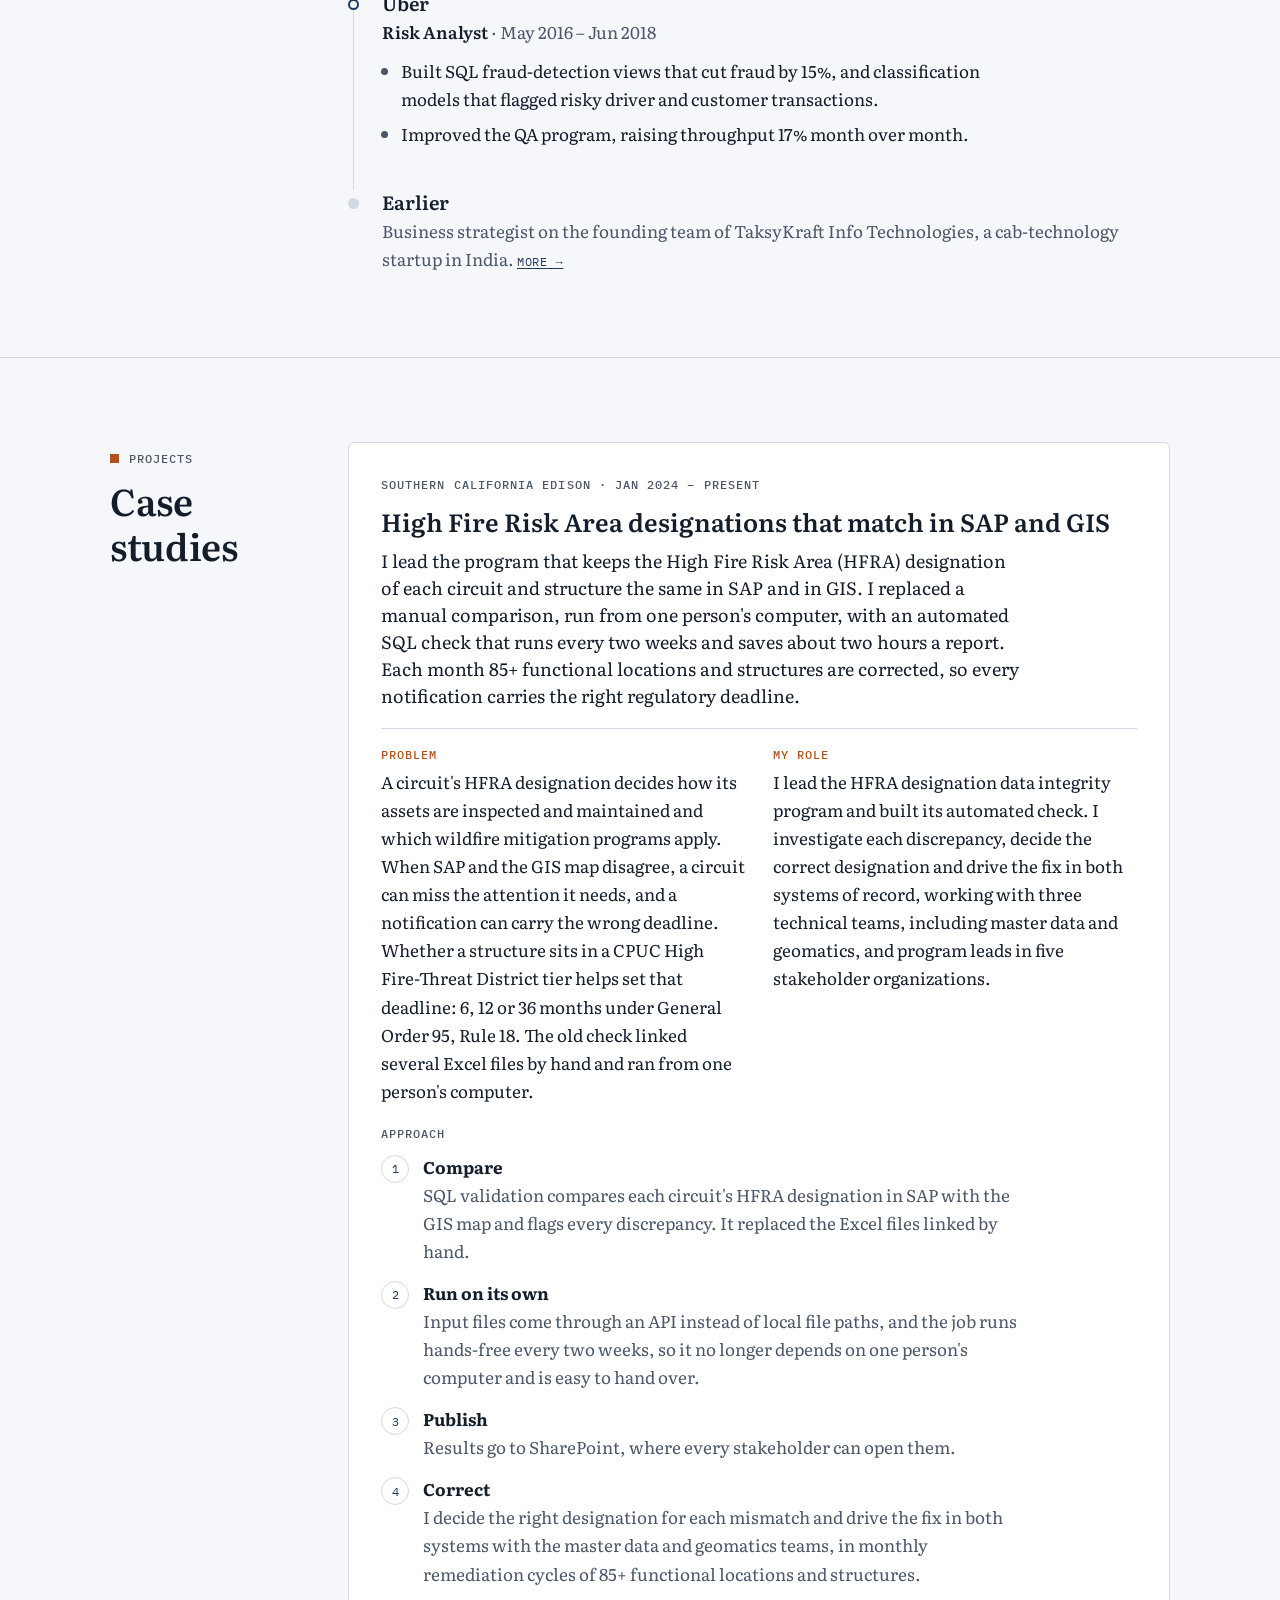
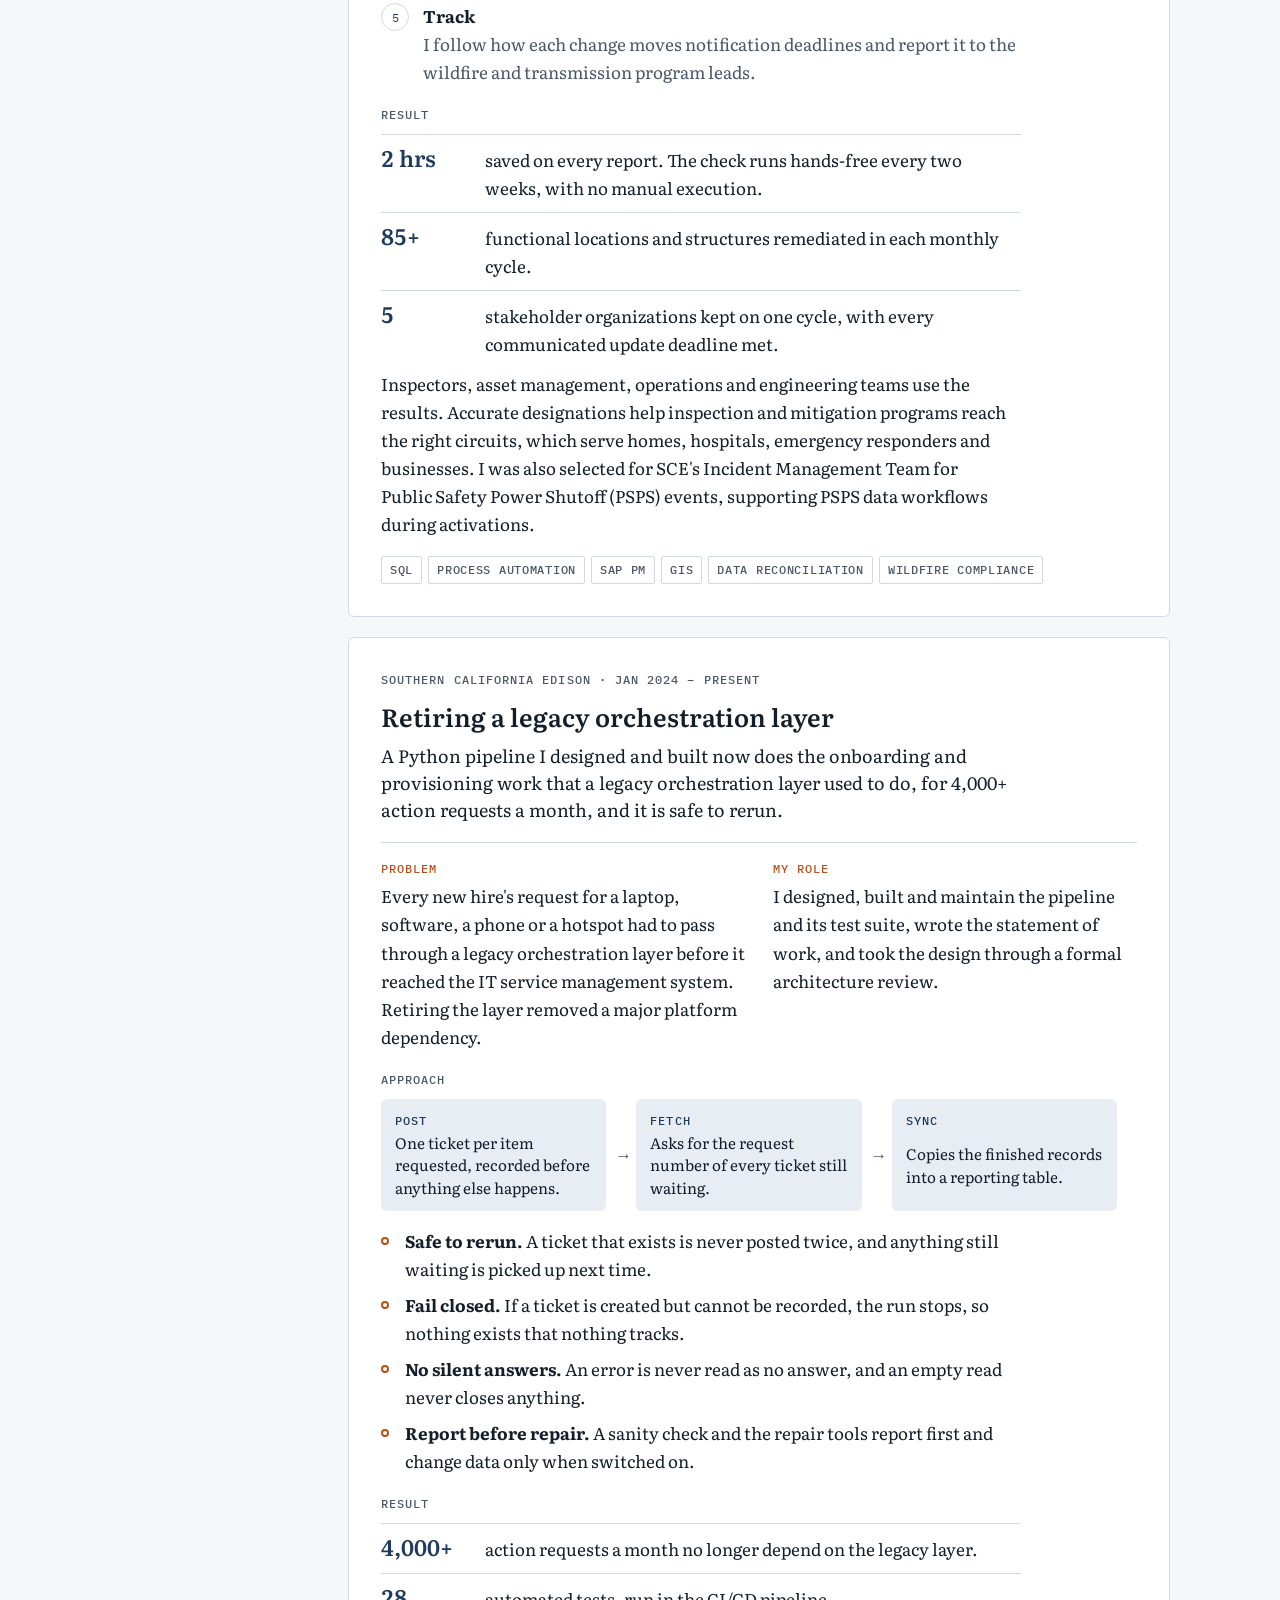
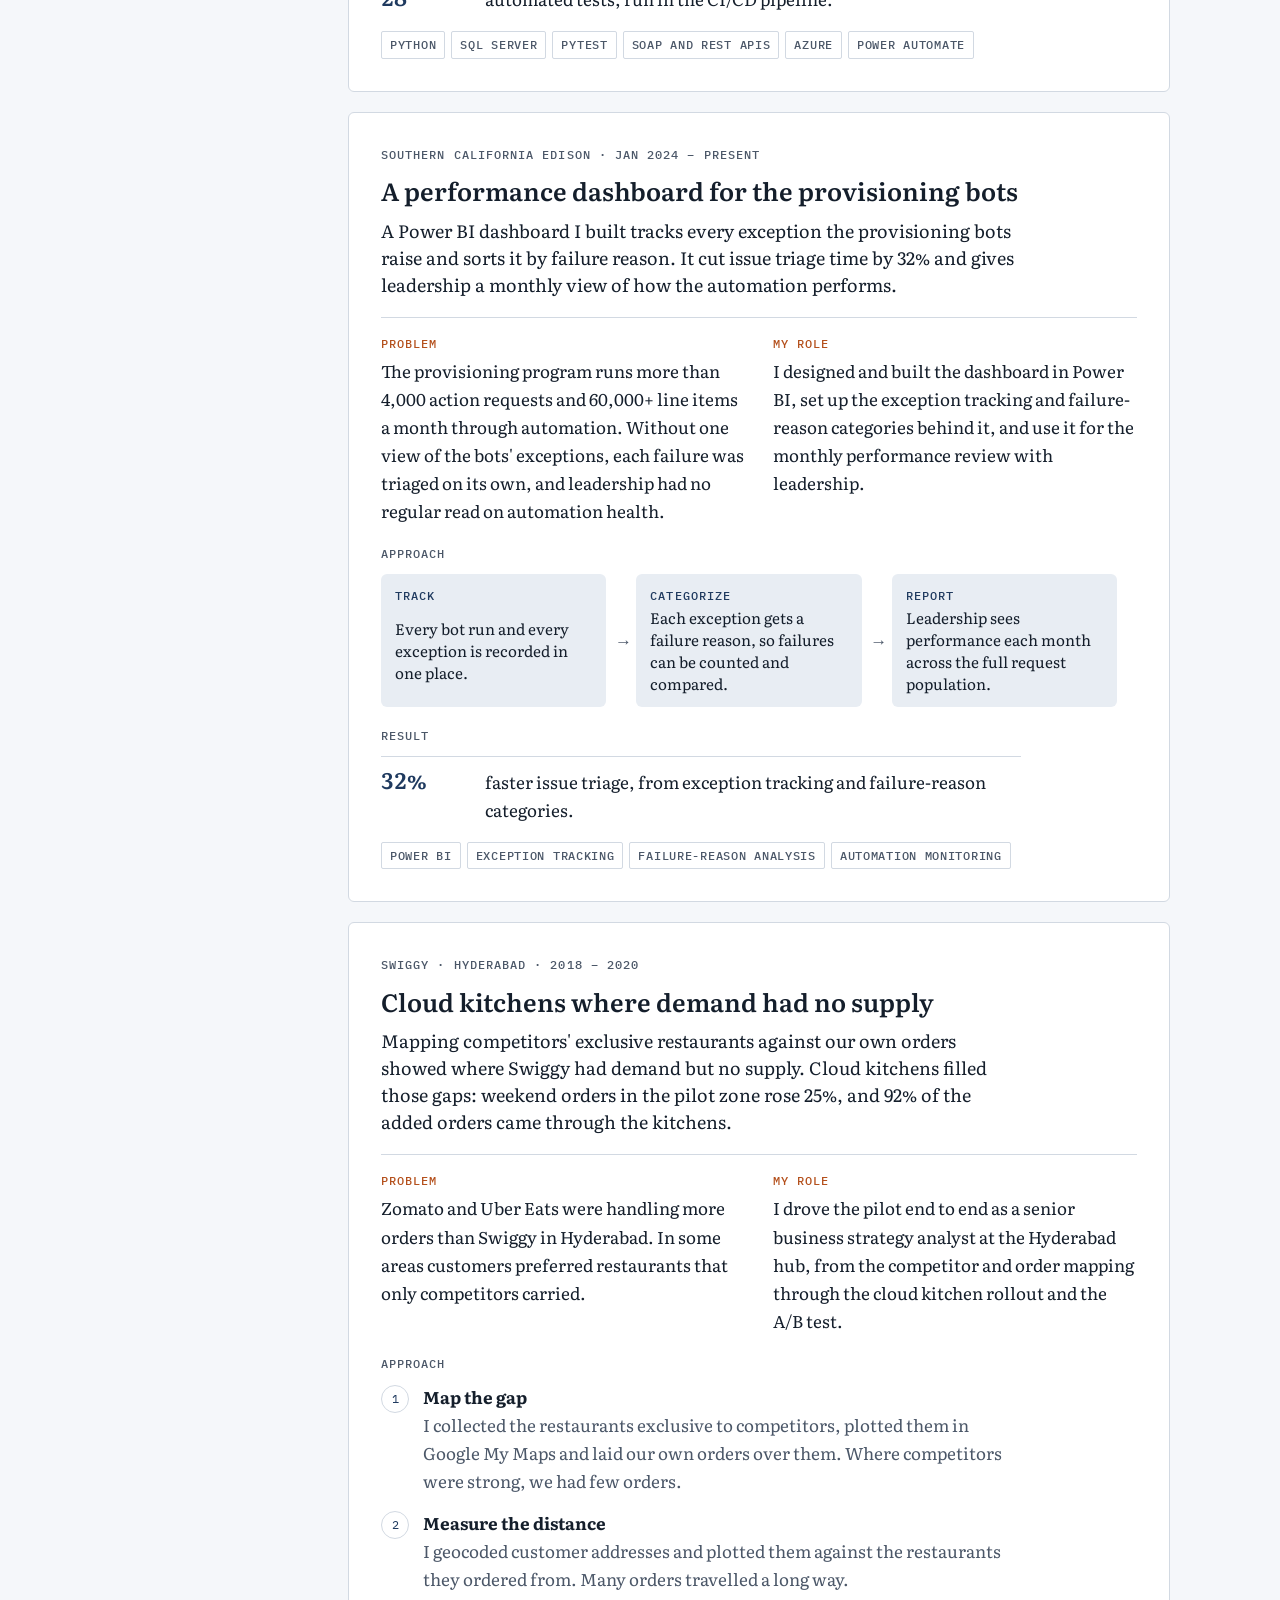
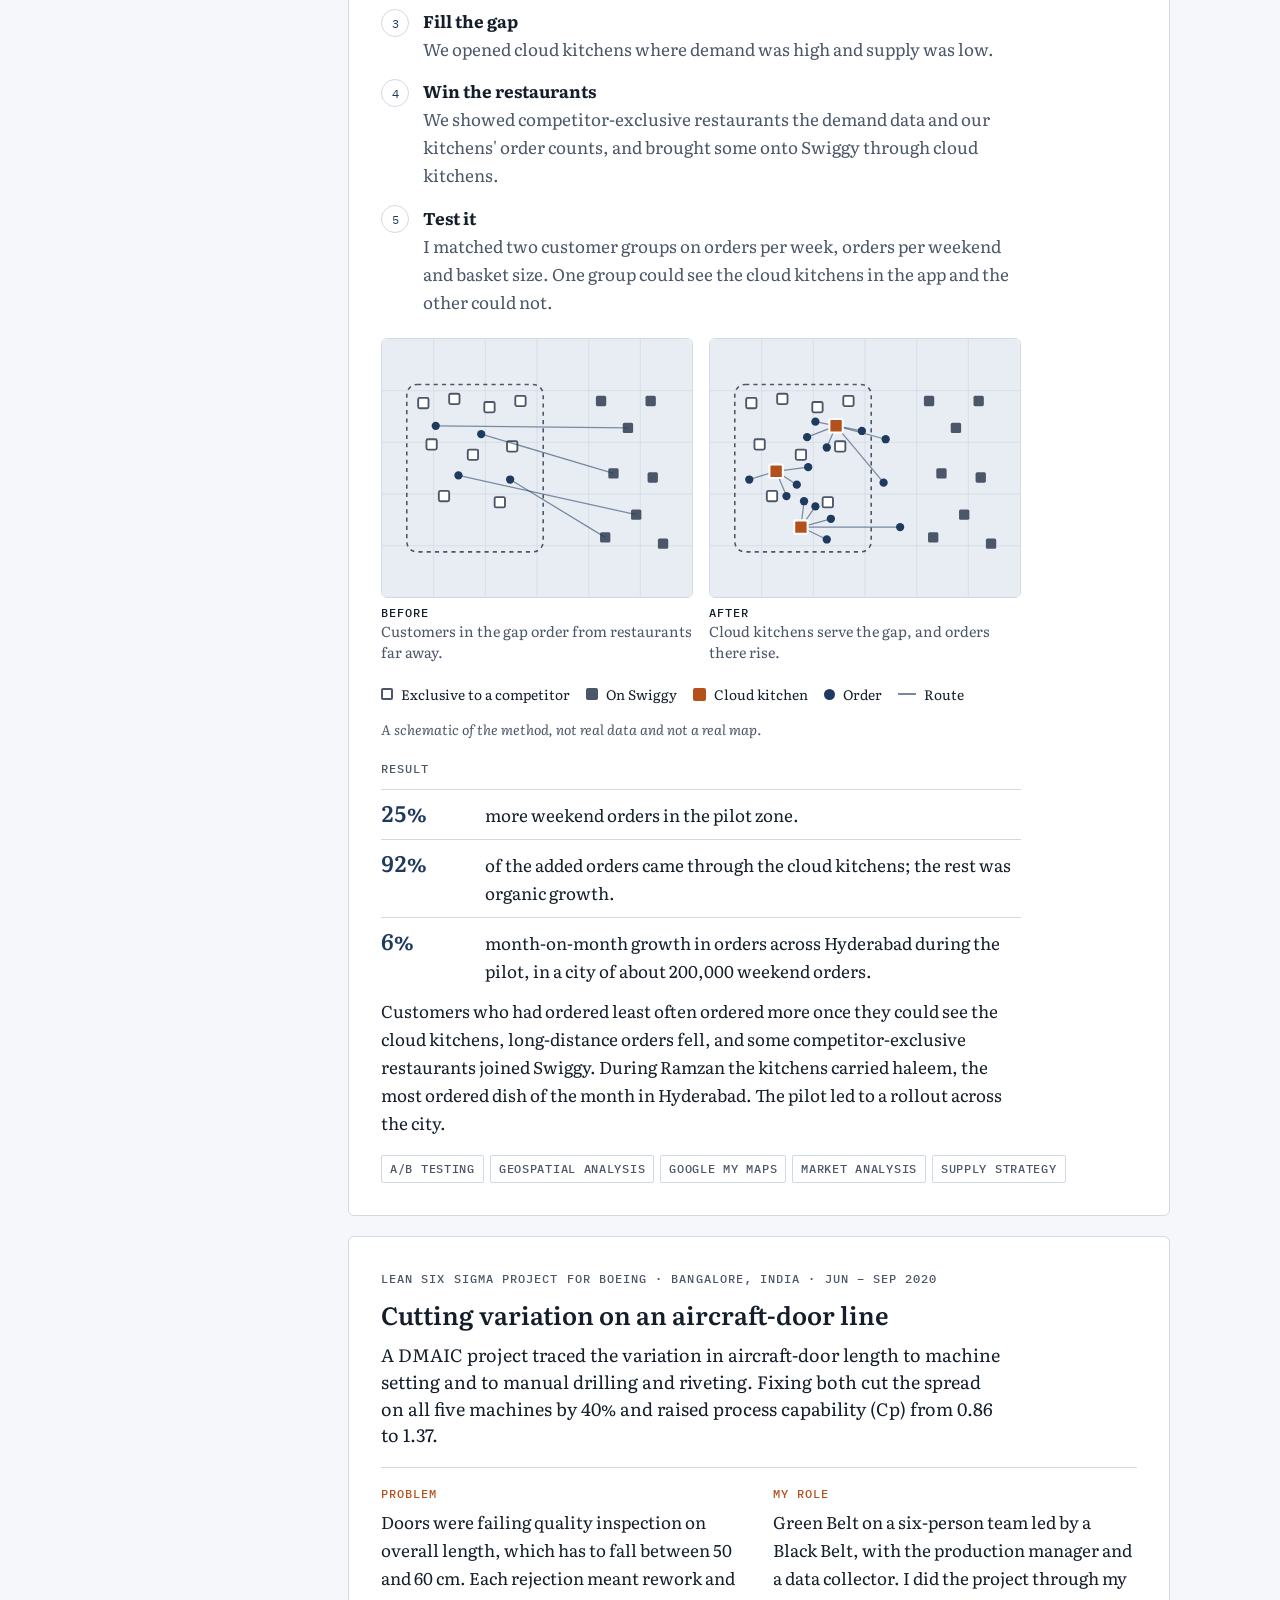
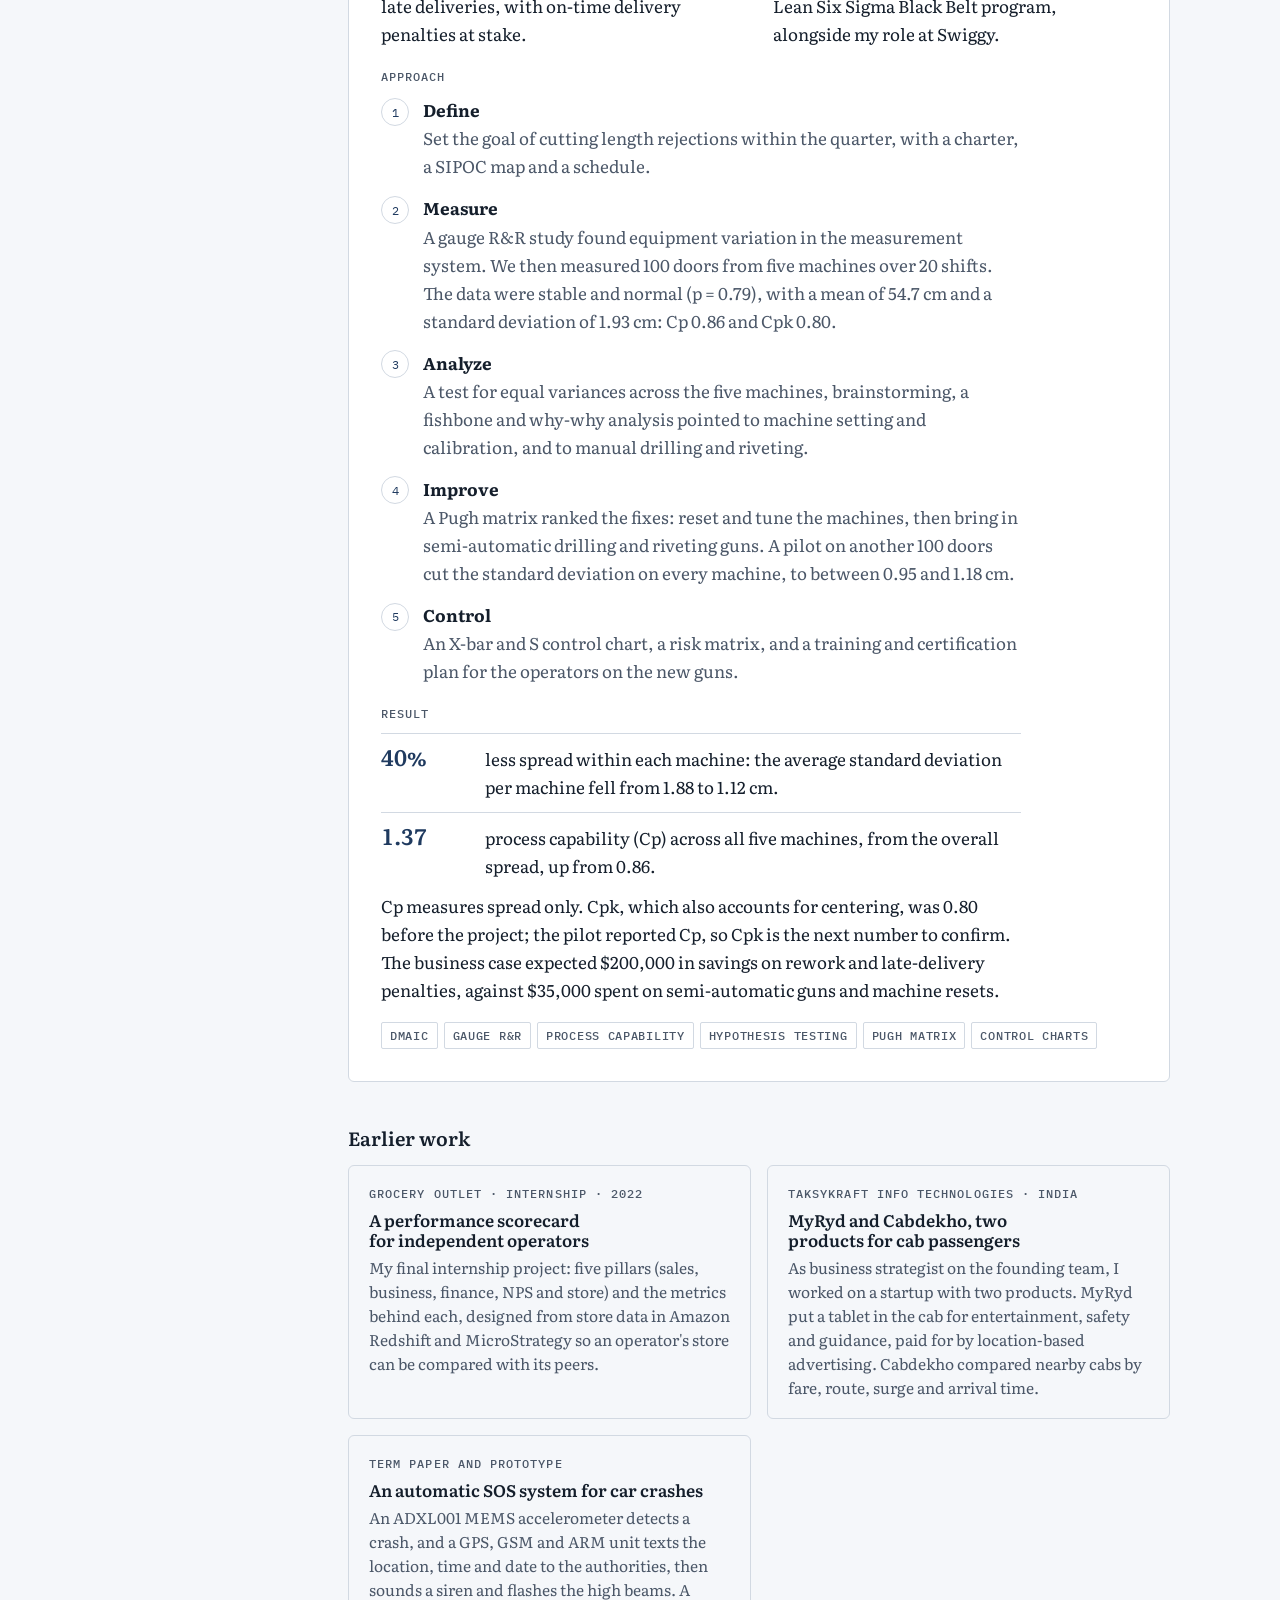
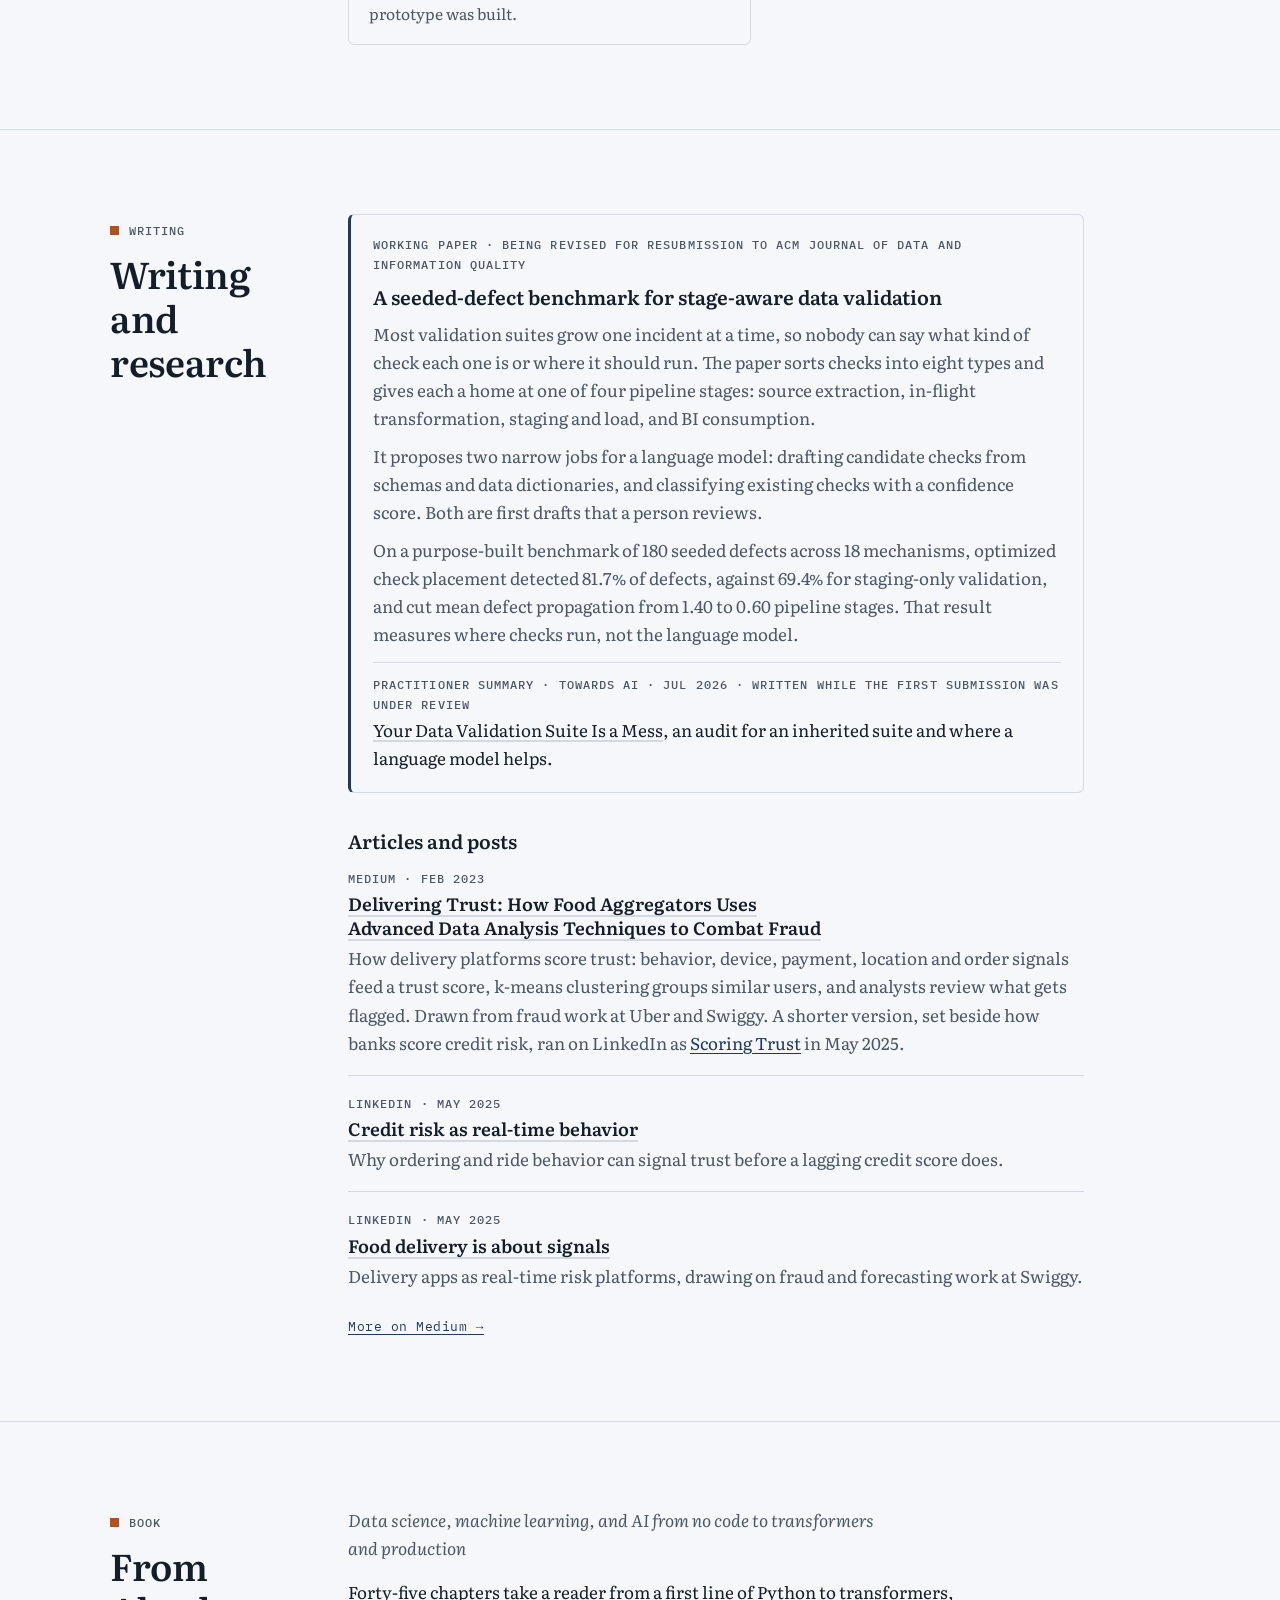
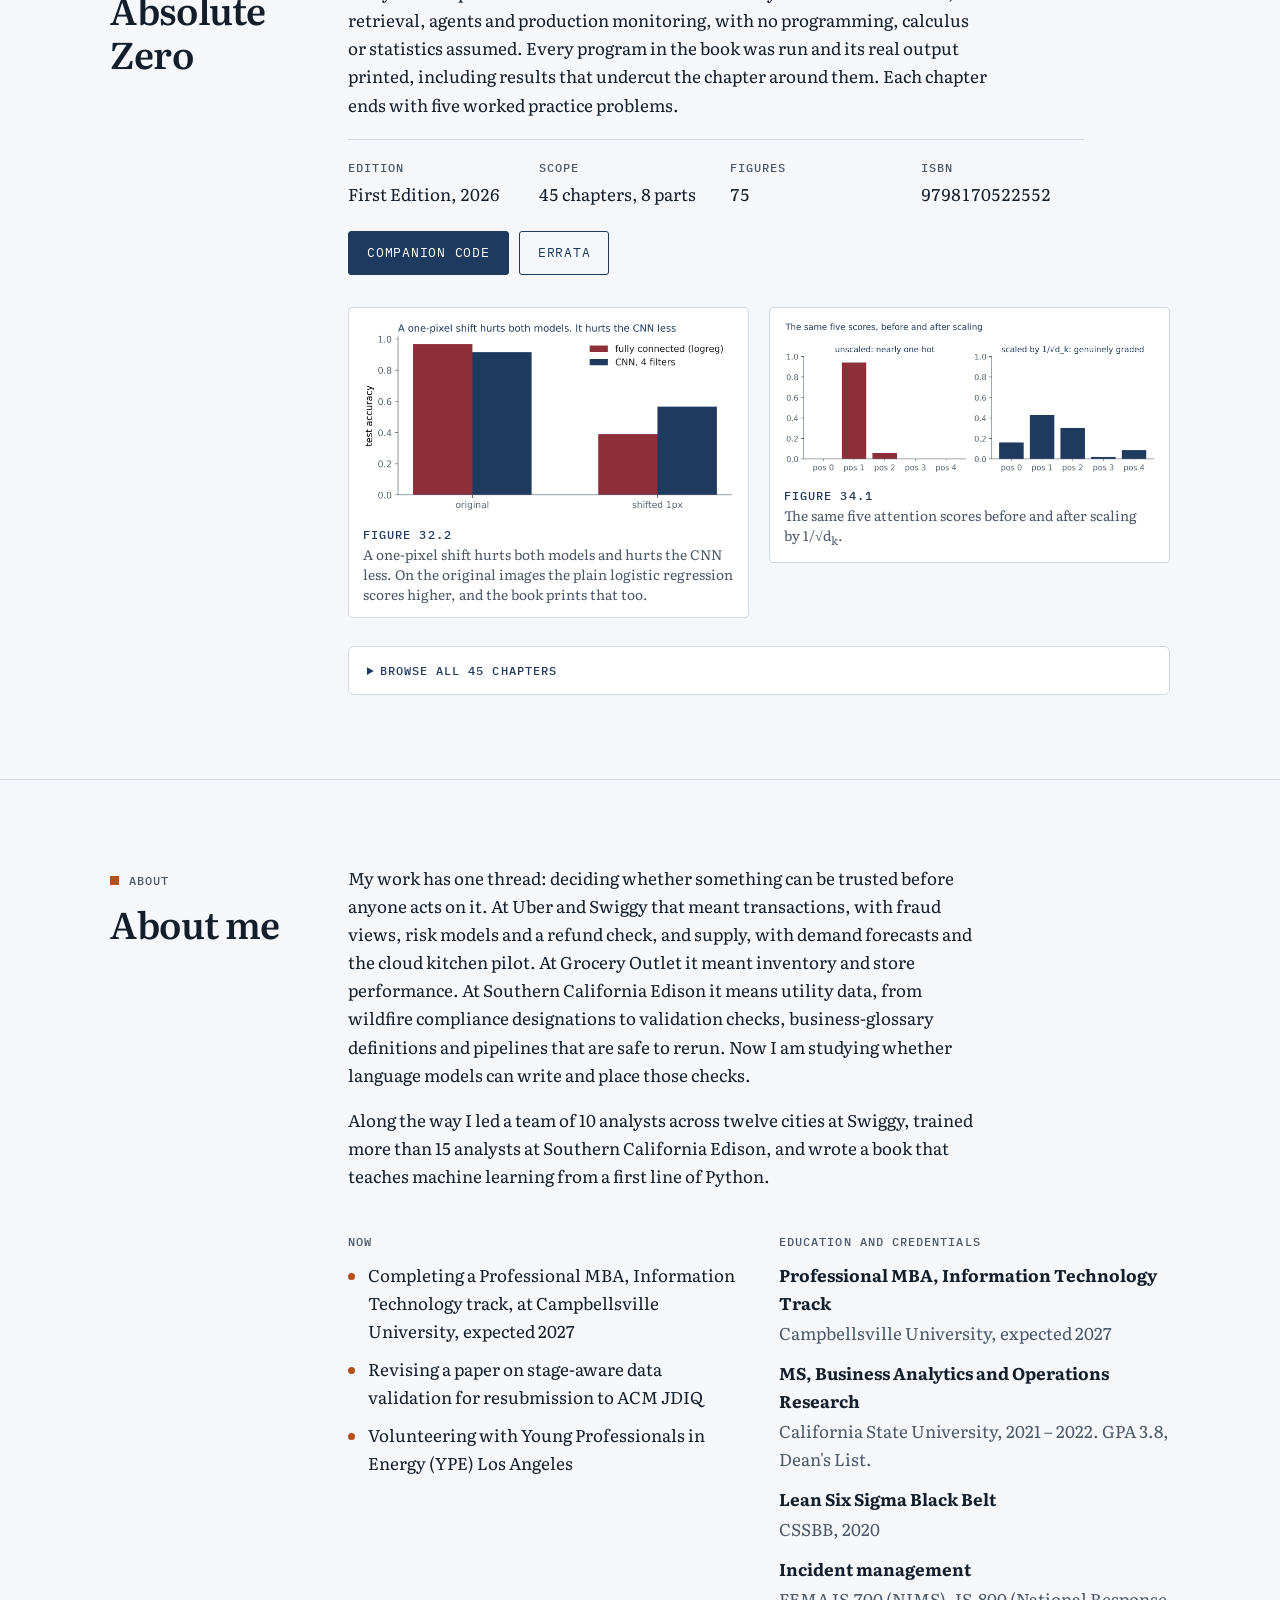
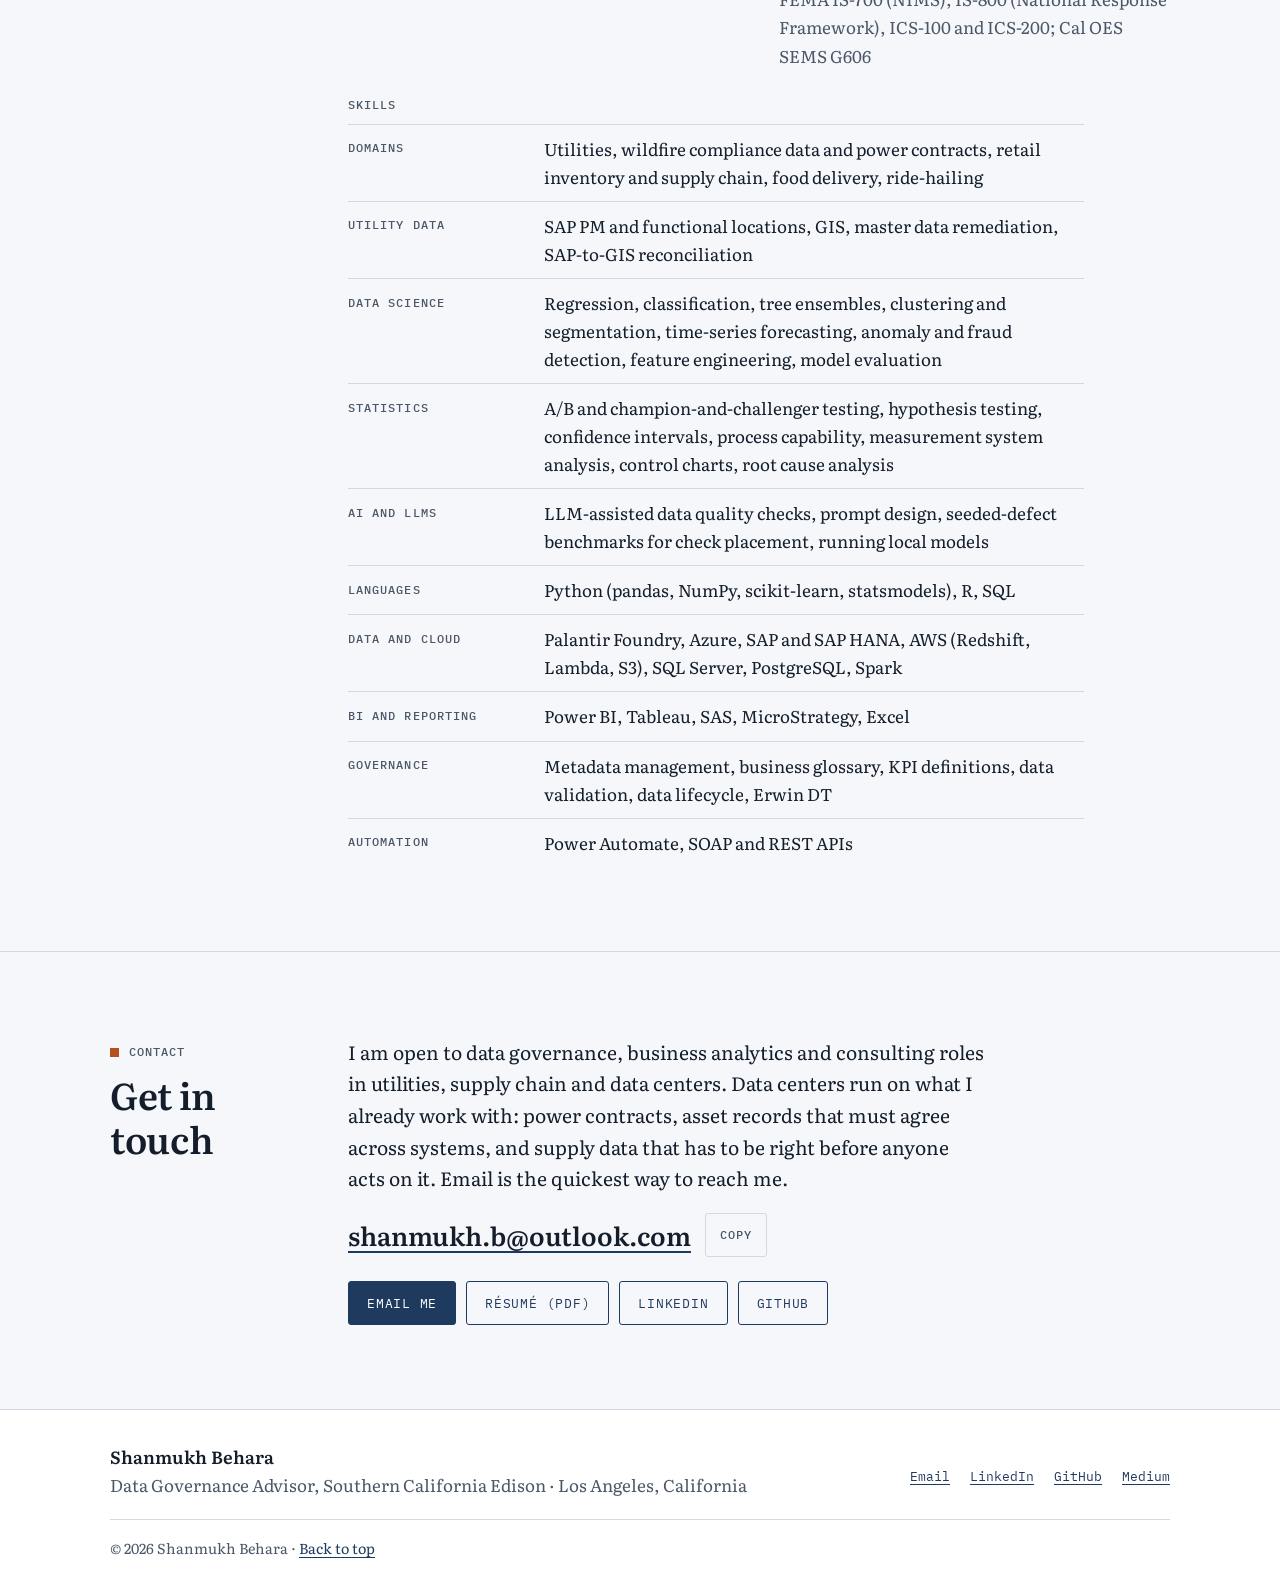
==== commit 3b1fc03d: "Use "High Fire Risk Area" in the HFRA case study title and card The case study heading and the Selec" ====
--- a/index.html
+++ b/index.html
@@ -109,7 +109,7 @@
     <ul class="work-cards">
       <li class="card" style="--c1:#7A3B12;--c2:#E08A3C">
         <svg class="art" viewBox="0 0 320 110" aria-hidden="true" focusable="false"><path class="s thin" d="M48 30H272M48 80H272"/><path class="s thin" d="M70 37V73M115 37V73M160 37V73M250 37V73"/><path class="s thin dash-s" d="M205 37V73"/><circle class="f" cx="70" cy="30" r="7"/><circle class="f" cx="115" cy="30" r="7"/><circle class="f" cx="160" cy="30" r="7"/><circle class="o" cx="205" cy="30" r="7"/><circle class="f" cx="250" cy="30" r="7"/><circle class="f2" cx="70" cy="80" r="7"/><circle class="f2" cx="115" cy="80" r="7"/><circle class="f2" cx="160" cy="80" r="7"/><circle class="s hollow" cx="205" cy="80" r="7"/><circle class="f2" cx="250" cy="80" r="7"/></svg>
-        <div class="card-body"><p class="kicker">SCE · 2024–now</p><h3><a href="#hfra-case">Fire-risk designations that match in SAP and GIS</a></h3><p>An automated check runs every two weeks and saves about 2 hours a report, and 85+ locations are corrected each month.</p></div>
+        <div class="card-body"><p class="kicker">SCE · 2024–now</p><h3><a href="#hfra-case">High Fire Risk Area designations that match in SAP and GIS</a></h3><p>An automated check runs every two weeks and saves about 2 hours a report, and 85+ locations are corrected each month.</p></div>
       </li>
       <li class="card" style="--c1:#1F3A5F;--c2:#5B86C4">
         <svg class="art" viewBox="0 0 320 110" aria-hidden="true" focusable="false"><path class="s thin" d="M70 55H250"/><path class="s" d="M104 55l-10-7v14zM194 55l-10-7v14z"/><circle class="s hollow" cx="60" cy="55" r="16"/><circle class="s hollow" cx="160" cy="55" r="16"/><circle class="f" cx="260" cy="55" r="16"/><circle class="o" cx="60" cy="55" r="5"/></svg>
@@ -197,7 +197,7 @@
     <div class="body">
       <article class="case" id="hfra-case">
         <p class="meta">Southern California Edison · Jan&nbsp;2024 – present</p>
-        <h3>Fire-risk designations that match in SAP and GIS</h3>
+        <h3>High Fire Risk Area designations that match in SAP and GIS</h3>
         <p class="finding">I lead the program that keeps the High Fire Risk Area (HFRA) designation of each circuit and structure the same in SAP and in GIS. I replaced a manual comparison, run from one person's computer, with an automated SQL check that runs every two weeks and saves about two hours a report. Each month 85+ functional locations and structures are corrected, so every notification carries the right regulatory deadline.</p>
         <dl class="case-facts">
           <div><dt>Problem</dt><dd>A circuit's HFRA designation decides how its assets are inspected and maintained and which wildfire mitigation programs apply. When SAP and the GIS map disagree, a circuit can miss the attention it needs, and a notification can carry the wrong deadline. Whether a structure sits in a CPUC High Fire-Threat District tier helps set that deadline: 6, 12 or 36 months under General Order&nbsp;95, Rule&nbsp;18. The old check linked several Excel files by hand and ran from one person's computer.</dd></div>
